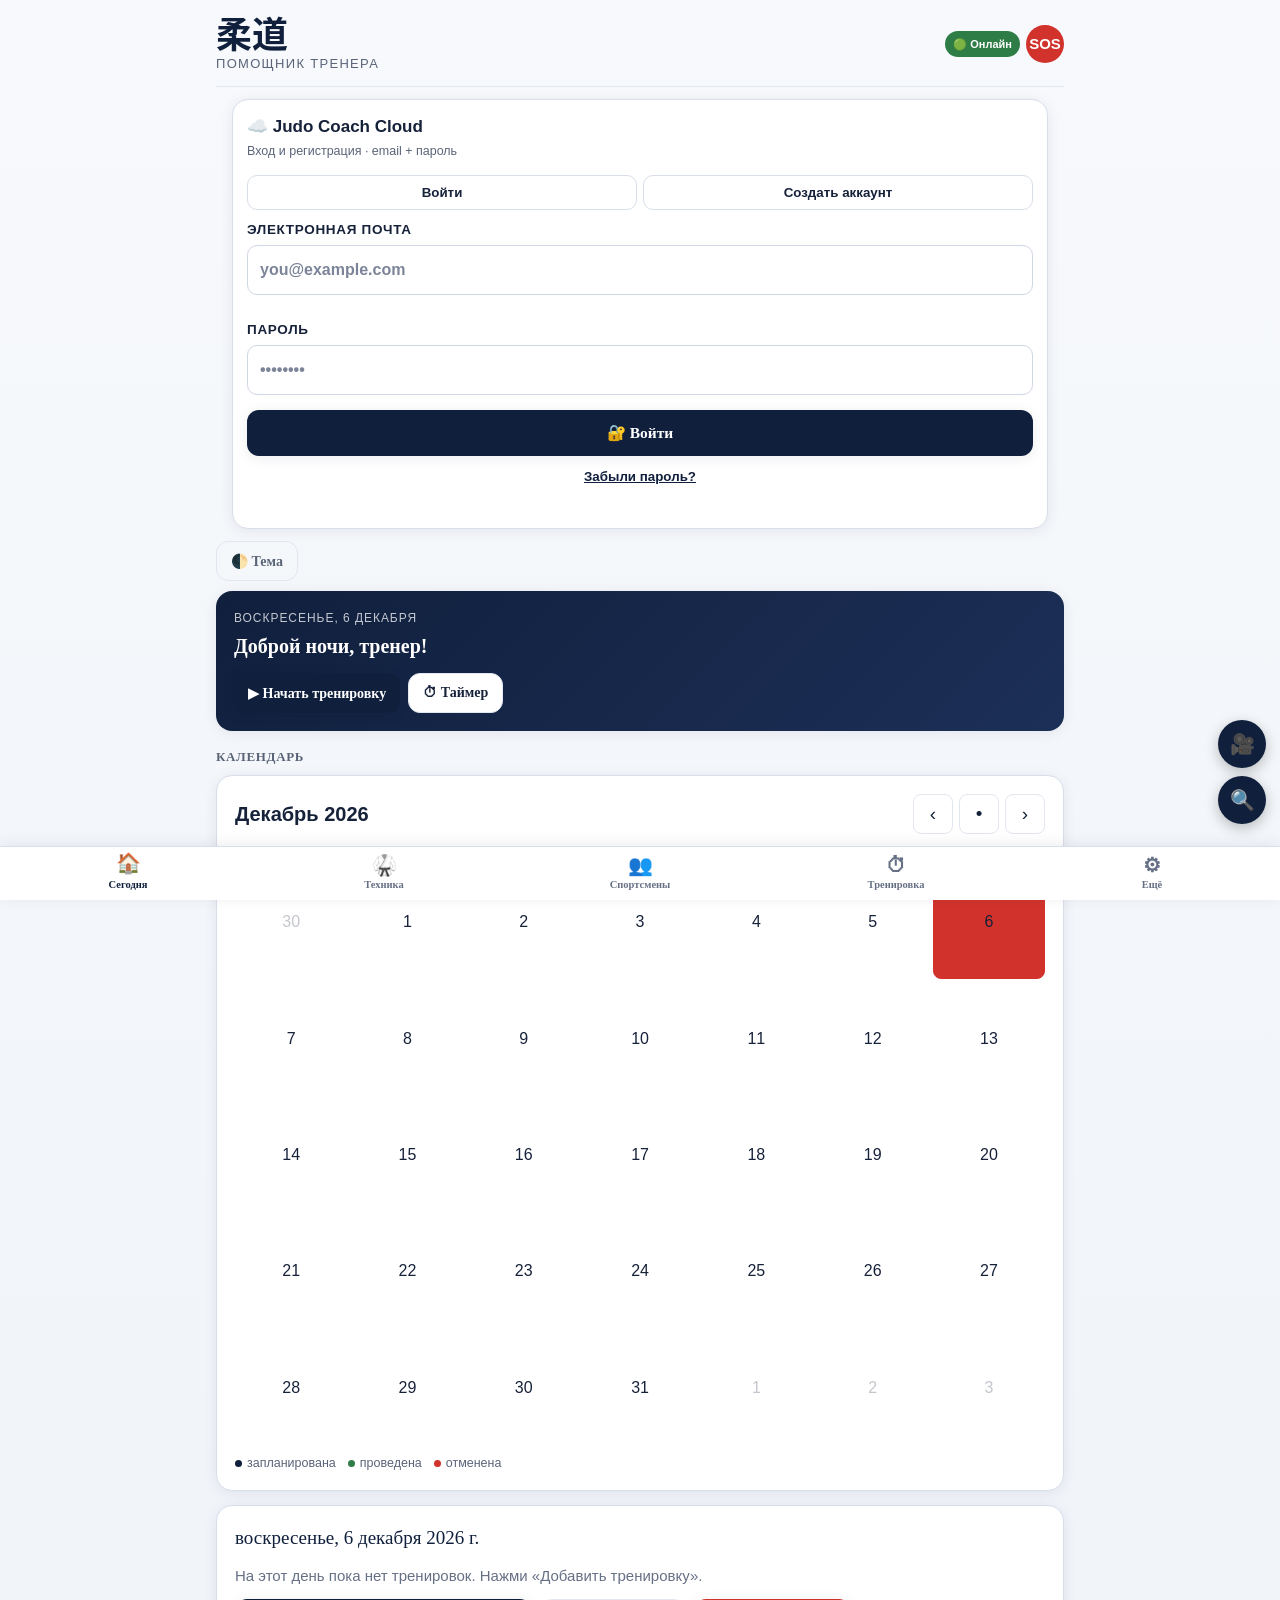
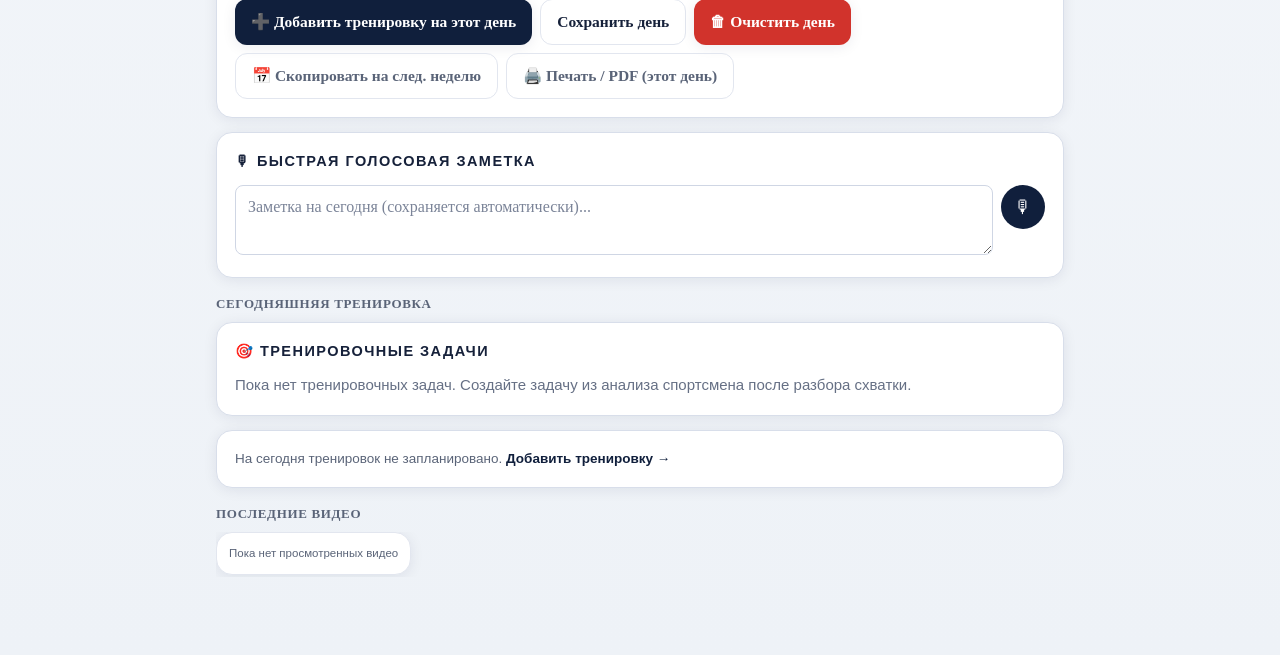
==== index.html @ ab73421b "Add files via upload" ====
<!DOCTYPE html>
<html lang="ru">
<head>
<meta charset="UTF-8">
<meta name="viewport" content="width=device-width, initial-scale=1.0, viewport-fit=cover">
<title>Дзюдо · Помощник тренера</title>
<link rel="manifest" href="manifest.json">
<link rel="apple-touch-icon" href="icon-192.png">
<link rel="icon" href="[data-uri]">
<meta name="theme-color" content="#17211a">
<meta name="apple-mobile-web-app-capable" content="yes">
<meta name="mobile-web-app-capable" content="yes">
<meta name="apple-mobile-web-app-status-bar-style" content="black-translucent">
<meta name="apple-mobile-web-app-title" content="Judo Coach">
<link rel="stylesheet" href="styles.css">
</head>
<body>
<a href="#main-content" class="skip-link">Перейти к содержимому</a>
<div class="app" id="main-content">

  <div class="header" role="banner" style="display:flex;align-items:center;justify-content:space-between;gap:8px;">
    <div style="min-width:0;">
      <div class="kanji" aria-hidden="true">柔道</div>
      <div class="sub">Помощник тренера</div>
    </div>
    <div style="display:flex;align-items:center;gap:6px;flex-shrink:1;min-width:0;">
      <span id="net-status-badge" style="display:flex;align-items:center;gap:4px;font-size:11px;font-weight:600;padding:5px 8px;border-radius:20px;background:var(--ok);color:#fff;white-space:nowrap;flex-shrink:1;min-width:0;overflow:hidden;text-overflow:ellipsis;">🟢 Онлайн</span>
      <button id="sos-btn" title="Экстренная связь с родителями" style="flex-shrink:0;width:38px;height:38px;border-radius:50%;background:var(--belt-red);color:#fff;border:none;font-size:15px;font-weight:700;cursor:pointer;padding:0;">SOS</button>
    </div>
  </div>

  <!-- Supabase Cloud: email/password + personal cloud data -->
  <section class="card jc-auth-card" id="main-auth-card" style="margin:12px 16px 12px;padding:14px;">
    <div class="jc-auth-head">
      <div>
        <div style="font-weight:800;font-size:17px;">☁️ Judo Coach Cloud</div>
        <div id="main-auth-status" class="jc-auth-status">Вход и регистрация · email + пароль</div>
      </div>
      <span id="main-auth-role" class="jc-role-badge" style="display:none;" hidden></span>
    </div>

    <div id="auth-logged-out">
      <div class="jc-auth-tabs">
        <button type="button" class="jc-auth-tab active" id="auth-tab-login">Войти</button>
        <button type="button" class="jc-auth-tab" id="auth-tab-register">Создать аккаунт</button>
      </div>

      <form id="auth-login-form" class="jc-auth-form">
        <label>Электронная почта
          <input id="auth-login-email" type="email" autocomplete="email" required placeholder="you@example.com">
        </label>
        <label>Пароль
          <input id="auth-login-password" type="password" autocomplete="current-password" required minlength="6" placeholder="••••••••">
        </label>
        <button class="btn" type="submit">🔐 Войти</button>
        <button class="jc-link-btn" type="button" id="auth-reset-password">Забыли пароль?</button>
      </form>

      <form id="auth-register-form" class="jc-auth-form" style="display:none;">
        <label>Ваше имя
          <input id="auth-register-name" type="text" autocomplete="name" required placeholder="Имя и фамилия">
        </label>
        <label>Электронная почта
          <input id="auth-register-email" type="email" autocomplete="email" required placeholder="you@example.com">
        </label>
        <label>Пароль
          <input id="auth-register-password" type="password" autocomplete="new-password" required minlength="6" placeholder="Не менее 6 символов">
        </label>
        <label>Повторите пароль
          <input id="auth-register-password2" type="password" autocomplete="new-password" required minlength="6" placeholder="Повторите пароль">
        </label>

        <button class="btn" type="submit">🚀 Создать аккаунт</button>
        <div class="jc-auth-status">Данные каждого аккаунта хранятся отдельно и видны только ему.</div>
      </form>

      <div id="auth-message" class="jc-auth-message" role="status" aria-live="polite"></div>
    </div>

    <div id="auth-logged-in" style="display:none;">
      <div id="main-auth-user" class="jc-auth-user"></div>
      <div id="main-auth-club" class="jc-auth-status"></div>
      <div id="main-auth-actions" class="jc-auth-actions">
        <button class="btn small" id="main-firebase-sync" type="button">☁️ Синхронизировать</button>
        <button class="btn ghost small" id="main-firebase-signout" type="button">Выйти</button>
      </div>
      <div id="auth-migration-password" class="jc-first-club" style="display:none;margin-top:10px;">
        <div class="jc-first-club-title">🔑 Завершить переход на email + пароль</div>
        <div class="jc-auth-status">Если этот аккаунт раньше входил через Google, можно один раз задать пароль. После этого вход в Judo Coach будет выполняться только по email и паролю.</div>
        <div class="jc-auth-form" style="margin-top:8px;">
          <input id="auth-migration-password-input" type="password" minlength="6" placeholder="Новый пароль">
          <input id="auth-migration-password2" type="password" minlength="6" placeholder="Повторите пароль">
          <button class="btn small" id="auth-migration-password-btn" type="button">Сохранить пароль</button>
        </div>
      </div>
    </div>
  </section>

  <!-- Блоки ниже (облако, экспорт/импорт, телеграм-канал) показываются внутри раздела "Ещё" -->
  <div id="legacy-more-content" style="display:none;">
  <div class="backup-bar">
    <button class="btn ghost small" id="export-btn">📤 Экспорт всех данных</button>
    <button class="btn ghost small" id="import-btn">📥 Импорт из файла</button>
    <input type="file" id="import-file" accept="application/json" style="display:none;">
  </div>
  <div class="offline-note">Данные хранятся локально на этом телефоне и работают без интернета. При каждом нажатии «Сохранить день» в «Загрузки» автоматически добавляется файл-копия — можно почистить старые вручную, когда накопится много.</div>

  <div class="card" id="cloud-card" style="margin:0 16px 12px;">
    <h3 class="section-title">☁️ Облако · Supabase</h3>
    <div id="cloud-setup" style="display:none;"></div>
    <div id="cloud-actions" style="display:flex;flex-direction:column;gap:8px;margin-top:8px;">
      <button class="btn small" id="firebase-signin" style="display:none;">🔐 Войти в Judo Coach</button>
      <div id="cloud-signed-in" style="display:none;flex-direction:column;gap:8px;">
        <div id="cloud-account" style="font-size:13px;font-weight:600;"></div>
        <div id="cloud-status" style="font-size:12.5px;color:var(--dim);">Не синхронизировано</div>
        <div id="cloud-sync-badge" style="font-size:12px;color:var(--dim);">⚪ Локальный кэш</div>
        <div style="font-size:12.5px;color:var(--dim);">Личные данные пользователя хранятся на сервере Supabase и привязаны к его аккаунту. Локальная копия используется только как офлайн-кэш.</div>
        <button class="btn small" id="firebase-upload">☁️⬆️ Синхронизировать сейчас</button>
        <button class="btn ghost small" id="firebase-download">☁️⬇️ Загрузить с сервера</button>
        <button class="btn ghost small" id="firebase-signout">🚪 Выйти из аккаунта</button>
      </div>
    </div>
  </div>

  <a id="telegram-channel-link" href="#" target="_blank" rel="noopener" class="card" style="margin:0 16px 12px;padding:0;overflow:hidden;display:block;text-decoration:none;color:inherit;">
    <div style="display:flex;align-items:center;gap:12px;padding:12px;">
      <img src="[data-uri]" alt="Записки тренера" style="width:64px;height:64px;border-radius:10px;object-fit:cover;flex-shrink:0;">
      <div style="flex:1;">
        <div style="font-weight:600;font-size:15px;margin-bottom:2px;">📝 Записки тренера</div>
        <div style="font-size:12.5px;color:var(--dim);">Мой Telegram-канал — переходите и подписывайтесь</div>
      </div>
      <span style="font-size:20px;color:var(--dim);">›</span>
    </div>
  </a>
  <div id="backup-reminder" style="display:none;margin:0 16px 10px;padding:10px 12px;border-radius:10px;background:var(--belt-red);color:#fff;font-size:13px;"></div>
  <div id="pwa-update-banner" style="display:none;margin:0 16px 10px;padding:10px 12px;border-radius:10px;background:var(--navy,var(--ok));color:#fff;font-size:13px;display:none;align-items:center;justify-content:space-between;gap:10px;">
    <span>🔄 Доступна новая версия приложения</span>
    <button id="pwa-update-btn" style="background:#fff;color:var(--navy,#111);border:none;border-radius:8px;padding:6px 12px;font-weight:600;font-size:12.5px;cursor:pointer;white-space:nowrap;">Обновить</button>
  </div>
  </div>
  <!-- /legacy-more-content -->

  <div style="display:flex;gap:8px;align-items:center;margin:0 0 10px;">
    <button class="btn ghost small" id="theme-toggle" style="white-space:nowrap;">🌓 Тема</button>
  </div>

<div class="tabs legacy-tabs">
    <div class="tab active" data-tab="today">Сегодня</div>
    <div class="tab" data-tab="rules-pdf">Правила ФДР</div>
    <div class="tab" data-tab="timers">Таймеры</div>
    <div class="tab" data-tab="roster">Ученики</div>
    <div class="tab" data-tab="library">Техника</div>
    <div class="tab" data-tab="stats">Статистика</div>
    <div class="tab" data-tab="exams">Экзамены</div>
    <div class="tab" data-tab="sfp">СФП</div>
    <div class="tab" data-tab="competitions">Соревнования</div>
    <div class="tab" data-tab="constructor">Конструктор</div>
    <div class="tab" data-tab="more">Ещё</div>
  </div>

  <!-- ГЛАВНЫЙ ЭКРАН "СЕГОДНЯ" -->
  <div class="panel active" id="panel-today">
    <div class="today-hero">
      <div class="t-date" id="today-date-str">—</div>
      <div class="t-title" id="today-title-str">Добро пожаловать</div>
      <div style="display:flex;gap:8px;flex-wrap:wrap;">
        <button class="btn gold small" id="today-start-training">▶ Начать тренировку</button>
        <button class="btn secondary small" id="today-open-timer">⏱ Таймер</button>
      </div>
    </div>

    <div class="today-section-title">Календарь</div>
    <div class="card">
      <div class="cal-head">
        <div class="month" id="cal-month">—</div>
        <div class="cal-nav">
          <button id="prev-month">‹</button>
          <button id="today-btn">•</button>
          <button id="next-month">›</button>
        </div>
      </div>
      <div class="cal-grid" id="cal-dow"></div>
      <div class="cal-grid" id="cal-grid"></div>
      <div class="cal-legend">
        <span><i style="background:var(--gold)"></i>запланирована</span>
        <span><i style="background:var(--ok)"></i>проведена</span>
        <span><i style="background:var(--belt-red)"></i>отменена</span>
      </div>
    </div>

    <div class="card">
      <div class="plan-date" id="plan-date">Выберите день</div>
      <div id="sessions-container"></div>
      <div class="actions">
        <button class="btn" id="add-session">➕ Добавить тренировку на этот день</button>
        <button class="btn secondary" id="save-day">Сохранить день</button>
        <button class="btn danger" id="clear-day">🗑 Очистить день</button>
        <button class="btn ghost" id="copy-next-week">📅 Скопировать на след. неделю</button>
        <button class="btn ghost" id="print-day-pdf">🖨️ Печать / PDF (этот день)</button>
        </div>
    </div>

    <div class="card">
      <h3 class="section-title">🎙 Быстрая голосовая заметка</h3>
      <div style="display:flex;gap:8px;align-items:flex-start;">
        <textarea id="today-quick-note" rows="2" placeholder="Заметка на сегодня (сохраняется автоматически)..." style="width:100%;flex:1;"></textarea>
        <button id="voice-note-btn" title="Надиктовать заметку" style="flex-shrink:0;width:44px;height:44px;border-radius:50%;background:var(--navy,var(--belt-red));color:#fff;border:none;font-size:18px;cursor:pointer;">🎙</button>
      </div>
      <div id="voice-note-status" style="font-size:11.5px;color:var(--dim);margin-top:4px;"></div>
    </div>

    <div class="today-section-title">Сегодняшняя тренировка</div>
    <div class="card" id="training-intelligence-card">
      <h3 class="section-title">🎯 Тренировочные задачи</h3>
      <div id="training-intelligence-list"></div>
    </div>

    <div class="card" id="today-session-card">
      <div style="color:var(--dim);font-size:13.5px;">Загрузка…</div>
    </div>

    <div class="today-section-title">Последние видео</div>
    <div class="mini-row" id="today-recent-videos"></div>

    <div id="today-next-comp-wrap" style="display:none;">
      <div class="today-section-title">Ближайшее соревнование</div>
      <div class="card" id="today-next-comp"></div>
    </div>
  </div>

  <!-- ПРАВИЛА ФДР (полный PDF) -->
  <div class="panel" id="panel-rules-pdf">
    <div class="card" style="padding:10px;">
      <div style="display:flex;justify-content:space-between;align-items:center;margin-bottom:8px;flex-wrap:wrap;gap:8px;">
        <h3 class="section-title" style="margin:0;">Судейские правила МФД — полный текст</h3>
        <a href="pravila-mfd.pdf" target="_blank" class="btn small ghost" style="text-decoration:none;">↗ Открыть отдельно</a>
      </div>
      <div id="rules-pdf-holder" style="width:100%;min-height:72vh;border-radius:10px;overflow:auto;border:1px solid var(--line);background:var(--surface-2,var(--card));"></div>
      <div style="display:flex;justify-content:space-between;align-items:center;margin-top:8px;gap:8px;">
        <button id="rules-pdf-prev" class="btn small secondary" type="button">← Назад</button>
        <span id="rules-pdf-page-label" class="empty-hint" style="margin:0;">Загрузка…</span>
        <button id="rules-pdf-next" class="btn small secondary" type="button">Вперёд →</button>
      </div>
    </div>
  </div>

  <!-- TIMERS -->
  <div class="panel" id="panel-timers">
    <div class="card" style="margin-bottom:12px;display:flex;justify-content:space-between;align-items:center;gap:10px;">
      <span style="font-size:13.5px;color:var(--dim);">План тренировки собирается в конструкторе</span>
      <button class="btn small ghost" id="timers-open-constructor">🧩 Конструктор</button>
    </div>
    <div class="card">
      <label style="display:flex;align-items:center;gap:8px;margin-bottom:10px;">
        <input type="checkbox" id="voice-toggle" style="width:20px;height:20px;">
        <span>🔊 Голосовые команды («Хаджиме», «Матэ», «Соремадэ»)</span>
      </label>
      <div class="timer-tabs">
        <div class="timer-tab active" data-t="tabata">Табата</div>
        <div class="timer-tab" data-t="countdown">Отсчёт</div>
        <div class="timer-tab" data-t="stopwatch">Секундомер</div>
        <div class="timer-tab" data-t="referee">Судейский</div>
      </div>

      <div class="timer-view active" id="view-tabata">
        <div class="timer-phase" id="tab-phase">ГОТОВНОСТЬ</div>
        <div class="timer-display" id="tab-display">00:20</div>
        <div style="color:var(--dim);font-size:13px" id="tab-round">Раунд 0 / 8</div>
        <div class="round-dots" id="tab-dots"></div>
        <div class="tabata-config">
          <div><label>Работа, с</label><input type="number" inputmode="numeric" id="tab-work" value="20"></div>
          <div><label>Отдых, с</label><input type="number" inputmode="numeric" id="tab-rest" value="10"></div>
          <div><label>Раунды</label><input type="number" inputmode="numeric" id="tab-rounds" value="8"></div>
          <div><label>Циклов</label><input type="number" inputmode="numeric" id="tab-cycles" value="1"></div>
        </div>
        <div style="display:flex;gap:8px;align-items:center;margin:8px 0;flex-wrap:wrap;">
          <select id="tab-preset-select" style="flex:1;min-width:140px;"><option value="">Пресеты...</option></select>
          <button class="btn small ghost" id="tab-preset-save">💾 Сохранить пресет</button>
          <button class="del" id="tab-preset-del" style="display:none;">✕</button>
        </div>
        <div class="timer-controls">
          <button class="btn" id="tab-start">Старт</button>
          <button class="btn secondary" id="tab-pause">Пауза</button>
          <button class="btn ghost" id="tab-reset">Сброс</button>
        </div>
      </div>

      <div class="timer-view" id="view-countdown">
        <div class="timer-phase">ТАЙМЕР</div>
        <div class="timer-display" id="cd-display">01:00</div>
        <div class="row2" style="max-width:260px;margin:14px auto 0;">
          <div><label>Мин</label><input type="number" id="cd-min" value="1"></div>
          <div><label>Сек</label><input type="number" id="cd-sec" value="0"></div>
        </div>
        <div class="timer-controls">
          <button class="btn" id="cd-start">Старт</button>
          <button class="btn secondary" id="cd-pause">Пауза</button>
          <button class="btn ghost" id="cd-reset">Сброс</button>
        </div>
      </div>

      <div class="timer-view" id="view-stopwatch">
        <div class="timer-phase">СЕКУНДОМЕР</div>
        <div class="timer-display" id="sw-display">00:00.0</div>
        <div class="timer-controls">
          <button class="btn" id="sw-start">Старт</button>
          <button class="btn secondary" id="sw-lap">Круг</button>
          <button class="btn ghost" id="sw-reset">Сброс</button>
        </div>
        <div id="sw-laps" style="margin-top:14px;text-align:left;font-size:13px;color:var(--dim);max-height:140px;overflow:auto;"></div>
      </div>

      <div class="timer-view" id="view-referee">
        <div class="timer-phase" id="ref-phase">СХВАТКА</div>
        <div class="timer-display" id="ref-display">04:00</div>
        <div class="row2" style="max-width:220px;margin:8px auto 0;">
          <div><label>Мин. схватки</label><input type="number" id="ref-min" value="4"></div>
        </div>
        <div class="timer-controls">
          <button class="btn" id="ref-start">Старт</button>
          <button class="btn secondary" id="ref-pause">Пауза</button>
          <button class="btn gold" id="ref-golden">Golden Score</button>
          <button class="btn ghost" id="ref-reset">Сброс</button>
        </div>
        <div class="divider"></div>
        <div class="timer-phase">УДЕРЖАНИЕ (ОСАЭКОМИ)</div>
        <div class="timer-display mid" id="osa-display">00</div>
        <div id="osa-badge" style="min-height:24px;margin-top:4px;"></div>
        <div class="timer-controls">
          <button class="btn" id="osa-start">Старт удержания</button>
          <button class="btn ghost" id="osa-reset">Сброс</button>
        </div>
      </div>
    </div>
  </div>

  <!-- ROSTER -->
  <div class="panel" id="panel-roster">
    <div class="card" id="groups-manager" style="margin-bottom:12px;"></div>
    <div class="card">
      <div style="display:flex;justify-content:space-between;align-items:center;">
        <h3 class="section-title" style="margin:0;">Список учеников</h3>
        <button class="btn danger small" id="clear-roster">🗑 Очистить список</button>
      </div>
      <div id="roster-list"></div>
      <div class="add-row">
        <input type="text" id="new-name" placeholder="Имя ученика">
        <button class="btn small" id="add-name">Добавить</button>
      </div>
      <div class="bulk-box">
        <label>Загрузить список из Excel (.xlsx) или CSV</label>
        <div style="font-size:11.5px;color:var(--dim);margin-bottom:6px;">Первая строка — заголовки колонок. Понимает: Имя/ФИО, Дата рождения, Вес, Кю, Телефон родителей, Мед.справка</div>
        <input type="file" id="excel-file" accept=".xlsx,.xls,.csv" style="display:none;">
        <button class="btn secondary small" id="excel-import-btn">📊 Выбрать Excel-файл</button>
      </div>
      <div class="bulk-box">
        <label>Добавить сразу списком (по одному имени в строке)</label>
        <textarea id="bulk-names" placeholder="Иванов Пётр&#10;Петров Егор&#10;Сидоров Максим"></textarea>
        <div class="actions">
          <button class="btn secondary small" id="bulk-add">Добавить всех</button>
        </div>
      </div>
    </div>
  </div>

  <!-- LIBRARY -->
  <div class="panel" id="panel-library">
    <div class="card" style="margin-bottom:12px;">
      <h3 class="section-title">Аттестация по кю (программа ФДР)</h3>
      <div class="lib-cats" id="kyu-tabs"></div>
      <div id="kyu-list"></div>
    </div>
    <div class="card" style="margin-bottom:12px;">
      <h3 class="section-title">100 техник Кодокан</h3>
      <div class="lib-cats" id="kodokan-tabs"></div>
      <div id="kodokan-list"></div>
    </div>
    <div class="card" style="margin-bottom:12px;">
      <h3 class="section-title">Терминология дзюдо</h3>
      <input type="text" id="terms-search" placeholder="🔍 Поиск термина...">
      <div class="lib-cats" id="terms-cats"></div>
      <div id="terms-list"></div>
    </div>
    <div class="card" style="margin-bottom:12px;">
      <h3 class="section-title">Судейские правила МФД (ред. 24.07.2026)</h3>
      <input type="text" id="rules-search" placeholder="🔍 Поиск по статьям и жестам...">
      <div id="rules-list"></div>
    </div>
    <div class="card">
      <h3 class="section-title">Разминка, игры, СФП, заминка</h3>
      <input type="text" id="lib-search" placeholder="🔍 Поиск по названию или описанию...">
      <div class="lib-cats" id="lib-cats"></div>
      <div id="lib-list"></div>
      <div class="divider"></div>
      <label>Категория</label>
      <select id="lib-new-cat">
        <option value="warmup">Разминка</option>
        <option value="game">Игра</option>
        <option value="technique">Техника</option>
        <option value="sfp">СФП</option>
        <option value="cooldown">Заминка</option>
      </select>
      <label>Название</label>
      <input type="text" id="lib-new-title" placeholder="напр. De Ashi Barai">
      <label>Описание</label>
      <textarea id="lib-new-desc" placeholder="Краткое описание, типичные ошибки..."></textarea>
      <div class="actions">
        <button class="btn" id="lib-add">Добавить в библиотеку</button>
      </div>
    </div>
  </div>

  <!-- STATS -->
  <div class="panel" id="panel-stats">
    <div class="card">
      <h3 class="section-title" id="stats-month-label">Статистика за месяц</h3>
      <div class="stat-grid">
        <div class="stat-box"><div class="num" id="st-total">0</div><div class="lbl">Тренировок</div></div>
        <div class="stat-box"><div class="num" id="st-attendance">0%</div><div class="lbl">Средняя посещаемость</div></div>
      </div>
      <div style="margin-top:14px;">
        <div class="stat-row"><span>🟡 Запланировано</span><span id="st-planned">0</span></div>
        <div class="stat-row"><span>🟢 Проведено</span><span id="st-done">0</span></div>
        <div class="stat-row"><span>🔴 Отменено</span><span id="st-cancelled">0</span></div>
        <div class="stat-row"><span>Учеников в базе</span><span id="st-roster">0</span></div>
      </div>
      <div class="empty-hint" style="margin-top:10px;">Показывается месяц, открытый на вкладке «Календарь».</div>
    </div>

    <div class="card" style="margin-bottom:12px;">
      <h3 class="section-title">Тренировки и часы (последние 6 месяцев)</h3>
      <canvas id="chart-sessions" height="180"></canvas>
    </div>
    <div class="card" style="margin-bottom:12px;">
      <h3 class="section-title">Динамика посещаемости</h3>
      <canvas id="chart-attendance" height="180"></canvas>
    </div>
    <div class="card" style="margin-bottom:12px;">
      <h3 class="section-title">Прогресс по поясам</h3>
      <canvas id="chart-belts" height="180"></canvas>
    </div>
    <div class="card" style="margin-bottom:12px;">
      <h3 class="section-title">Освоенные техники по группам</h3>
      <canvas id="chart-techniques" height="180"></canvas>
    </div>
    <div class="card">
      <h3 class="section-title">Медали на соревнованиях</h3>
      <canvas id="chart-medals" height="180"></canvas>
    </div>
  </div>

  <!-- ЭКЗАМЕНЫ -->
  <div class="panel" id="panel-exams">
    <div class="card">
      <h3 class="section-title">Готовность к аттестации</h3>
      <div id="exams-list"></div>
    </div>
  </div>

  <!-- СФП-АТТЕСТАЦИЯ -->
  <div class="panel" id="panel-sfp">
    <div class="card" style="margin-bottom:12px;">
      <h3 class="section-title">Новая аттестация СФП</h3>
      <label>Дата</label>
      <input type="date" id="sfp-new-date">
      <div class="divider"></div>
      <div id="sfp-new-form"></div>
      <div class="actions" style="margin-top:12px;">
        <button class="btn" id="sfp-save">Сохранить аттестацию</button>
      </div>
    </div>
    <div class="card" style="margin-bottom:12px;">
      <h3 class="section-title">📈 Прогресс ученика</h3>
      <select id="sfp-progress-select">
        <option value="">Выбрать ученика...</option>
      </select>
      <div id="sfp-progress-view" style="margin-top:10px;"></div>
    </div>
    <div class="card">
      <h3 class="section-title">История аттестаций</h3>
      <div id="sfp-history-list"></div>
    </div>
  </div>

  <!-- СОРЕВНОВАНИЯ -->
  <div class="panel" id="panel-competitions">
    <div class="card" style="margin-bottom:12px;">
      <h3 class="section-title">Медали клуба (всего)</h3>
      <div id="comp-medal-summary" style="display:flex;gap:16px;font-size:15px;"></div>
    </div>
    <div class="card" style="margin-bottom:12px;" id="comp-reports-card">
      <h3 class="section-title">📥 Заявки от родителей</h3>
      <div id="comp-reports-list"></div>
    </div>
    <div class="card">
      <h3 class="section-title">Соревнования</h3>
      <div id="comp-list"></div>
      <div class="divider"></div>
      <label>Название соревнования</label>
      <input type="text" id="comp-new-name" placeholder="напр. Первенство Сочи">
      <div class="row3">
        <div><label>Дата</label><input type="date" id="comp-new-date"></div>
        <div><label>Место</label><input type="text" id="comp-new-place" placeholder="город/зал"></div>
        <div><label>Возрастная категория</label><input type="text" id="comp-new-age" placeholder="напр. 9-10 лет"></div>
      </div>
      <div class="actions">
        <button class="btn" id="comp-add">Добавить соревнование</button>
      </div>
    </div>
  </div>

  <!-- КОНСТРУКТОР ТРЕНИРОВОК -->
  <div class="panel" id="panel-constructor">
    <div class="card" style="margin-bottom:12px;display:flex;justify-content:space-between;align-items:center;gap:10px;">
      <span style="font-size:13.5px;color:var(--dim);">Когда план готов — запускайте таймер</span>
      <button class="btn small ghost" id="constructor-open-timers">⏱ Таймер</button>
    </div>
    <div class="card" style="margin-bottom:12px;">
      <h3 class="section-title">Добавить блок</h3>
      <div id="constructor-palette" style="display:flex;flex-wrap:wrap;gap:6px;"></div>
    </div>
    <div class="card" style="margin-bottom:12px;">
      <h3 class="section-title">Структура тренировки (перетаскивайте для изменения порядка)</h3>
      <div id="constructor-blocks"></div>
      <div class="empty-hint" id="constructor-empty">Добавьте блоки из палитры выше.</div>
    </div>
    <div class="card">
      <h3 class="section-title">Шаблоны</h3>
      <div class="actions" style="margin-bottom:10px;">
        <button class="btn small ghost" id="constructor-save-template">💾 Сохранить как шаблон</button>
        <button class="btn small ghost" id="constructor-clear">🗑 Очистить</button>
      </div>
      <div id="constructor-templates"></div>
      <div class="divider"></div>
      <button class="btn" id="constructor-apply-today">✅ Вставить в сегодняшнюю тренировку</button>
    </div>
  </div>

  <!-- ЕЩЁ -->
  <div class="panel" id="panel-more">
    <div class="card" id="pro-status-card" style="margin-bottom:12px;">
      <h3 class="section-title">Версия приложения</h3>
      <div id="pro-status-text" style="margin:6px 0 10px;font-size:14px;"></div>
      <button class="btn small gold" id="pro-status-btn">Подробнее о полной версии</button>
    </div>
    <div class="card" style="margin-bottom:12px;">
      <h3 class="section-title">📈 Прогресс</h3>
      <div class="more-subnav more-grid">
        <div class="chip more-tile" data-subtab="exams"><span class="more-tile-ic">🎓</span><span>Экзамены</span></div>
        <div class="chip more-tile" data-subtab="sfp"><span class="more-tile-ic">🏋️</span><span>СФП</span></div>
        <div class="chip more-tile" data-subtab="stats"><span class="more-tile-ic">📊</span><span>Статистика</span><span class="pro-badge">PRO</span></div>
      </div>
    </div>
    <div class="card" style="margin-bottom:12px;">
      <h3 class="section-title">🏆 Соревнования</h3>
      <div class="more-subnav more-grid">
        <div class="chip more-tile" data-subtab="competitions"><span class="more-tile-ic">🏆</span><span>Соревнования</span></div>
      </div>
    </div>
    <div class="card" style="margin-bottom:12px;">
      <h3 class="section-title">📚 Справочник</h3>
      <div class="more-subnav more-grid">
        <div class="chip more-tile" data-subtab="rules-pdf"><span class="more-tile-ic">📜</span><span>Правила</span></div>
      </div>
    </div>
    <div class="card" style="margin-bottom:12px;">
      <h3 class="section-title">⚙️ Настройки и данные</h3>
      <div id="more-legacy-slot"></div>
    </div>
  </div>

</div>

<button id="global-search-fab" aria-label="Открыть глобальный поиск" style="position:fixed;right:14px;bottom:76px;z-index:60;width:48px;height:48px;border-radius:50%;background:var(--navy,var(--belt-red));color:#fff;border:none;box-shadow:0 4px 14px rgba(0,0,0,.25);font-size:20px;display:flex;align-items:center;justify-content:center;cursor:pointer;">🔍</button>
<button id="video-review-fab" aria-label="Разбор видео" title="Разбор видео: рисуй и записывай голос поверх" style="position:fixed;right:14px;bottom:132px;z-index:60;width:48px;height:48px;border-radius:50%;background:var(--gold,#c9962c);color:#fff;border:none;box-shadow:0 4px 14px rgba(0,0,0,.25);font-size:20px;display:flex;align-items:center;justify-content:center;cursor:pointer;">🎥</button>

<div id="video-review-modal" style="display:none;position:fixed;inset:0;z-index:400;background:#0b0f14;flex-direction:column;">
  <div style="display:flex;align-items:center;justify-content:space-between;padding:10px 14px;background:#111820;">
    <div style="color:#fff;font-weight:700;font-size:15px;">🎥 Разбор видео</div>
    <button id="vr-close" style="background:none;border:none;color:#fff;font-size:24px;cursor:pointer;">✕</button>
  </div>
  <div id="vr-upload-screen" style="flex:1;display:flex;flex-direction:column;align-items:center;justify-content:center;gap:14px;padding:20px;text-align:center;">
    <div style="color:#ccc;font-size:14px;max-width:340px;">Загрузите видео с телефона — можно рисовать поверх кадра (стрелки, круги, линии) и надиктовывать голосовой комментарий. Готовый разбор сохранится как новый видеофайл на телефоне.</div>
    <input type="file" id="vr-file-input" accept="video/*" style="color:#fff;">
  </div>
  <div id="vr-work-screen" style="display:none;flex:1;flex-direction:column;">
    <div style="position:relative;flex:1;background:#000;display:flex;align-items:center;justify-content:center;overflow:hidden;">
      <video id="vr-video" style="display:none;" playsinline></video>
      <canvas id="vr-canvas" style="max-width:100%;max-height:100%;touch-action:none;cursor:crosshair;"></canvas>
    </div>
    <div style="display:flex;gap:8px;flex-wrap:wrap;padding:8px 10px;background:#111820;align-items:center;">
      <button class="btn small" id="vr-play">▶ Пуск</button>
      <button class="btn ghost small" id="vr-clear">🧹 Очистить рисунок</button>
      <span style="display:flex;gap:5px;">
        <button data-color="#ff3b30" style="width:26px;height:26px;border-radius:50%;background:#ff3b30;border:2px solid #fff;"></button>
        <button data-color="#ffd60a" style="width:26px;height:26px;border-radius:50%;background:#ffd60a;border:2px solid #fff;"></button>
        <button data-color="#34c759" style="width:26px;height:26px;border-radius:50%;background:#34c759;border:2px solid #fff;"></button>
        <button data-color="#ffffff" style="width:26px;height:26px;border-radius:50%;background:#ffffff;border:2px solid #888;"></button>
      </span>
    </div>
    <div style="display:flex;gap:8px;padding:8px 10px 14px;background:#111820;">
      <button class="btn gold small" id="vr-record" style="flex:1;">🎙 Записать разбор (видео + голос)</button>
    </div>
    <div id="vr-status" style="color:#ccc;font-size:12.5px;padding:0 12px 10px;"></div>
    <div id="vr-result" style="display:none;padding:0 12px 14px;">
      <video id="vr-result-video" controls style="width:100%;border-radius:8px;"></video>
      <a id="vr-download" class="btn small" style="display:block;text-align:center;margin-top:8px;" download="razbor-video.webm">⬇️ Сохранить файл</a>
    </div>
  </div>
</div>

<div class="video-modal-overlay" id="search-modal" role="dialog" aria-modal="true" aria-label="Глобальный поиск">
  <div class="video-modal-top">
    <input type="text" id="global-search-input" placeholder="🔍 Поиск по техникам, ученикам, терминам, правилам, играм..." aria-label="Поисковый запрос" style="flex:1;font-size:15px;padding:10px 12px;border-radius:10px;border:1px solid var(--line);">
    <button class="vm-iconbtn" id="search-modal-close" aria-label="Закрыть поиск">✕</button>
  </div>
  <div id="global-search-results" style="overflow-y:auto;flex:1;padding:8px 14px 20px;" aria-live="polite"></div>
</div>

<div class="athlete-profile-modal" id="athlete-profile-modal" role="dialog" aria-modal="true" aria-label="Профиль спортсмена">
  <div class="athlete-profile-sheet">
    <div class="athlete-profile-head">
      <div><div class="athlete-profile-title">🥋 Спортсмен</div><div class="athlete-profile-sub">—</div></div>
      <button class="ap-close" id="ap-close" aria-label="Закрыть">✕</button>
    </div>
    <div class="ap-section"><h4>📊 Тренировочный след</h4><div class="ap-stats" id="ap-stats"></div></div>
    <div class="ap-section"><h4>🥋 Judo DNA — тренерская оценка</h4><div id="ap-skills"></div><div class="empty-hint">Оценка 0–5 — это рабочая тренерская отметка, а не медицинская или научная диагностика.</div></div>
    <div class="ap-section"><h4>🎯 Цели и следующий шаг</h4><div class="ap-field"><label>Цели — по одной на строку</label><textarea id="ap-goals" rows="3" placeholder="Например: уверенный O-soto-gari в движении"></textarea></div><div class="ap-field"><label>Фокус следующих тренировок</label><textarea id="ap-focus" rows="2" placeholder="Что исправляем в первую очередь"></textarea></div></div>
    <div class="ap-section"><h4>💪 Сильные и слабые стороны</h4><div class="ap-field"><label>Сильные стороны — через запятую</label><input id="ap-strengths" placeholder="движение, kuzushi, ne-waza"></div><div class="ap-field"><label>Слабые стороны — через запятую</label><input id="ap-weaknesses" placeholder="продолжение атаки, хват"></div></div>
    <div class="ap-section"><h4>🏆 GAME PLAN</h4><div class="ap-grid2"><div><label>Хват</label><input id="ap-grip" placeholder="правый / левый"></div><div><label>Первая атака</label><input id="ap-first-attack" placeholder="O-soto-gari"></div><div><label>Продолжение</label><input id="ap-continuation" placeholder="O-uchi-gari"></div><div><label>Ne-waza</label><input id="ap-newaza" placeholder="osaekomi / переход"></div></div><div class="ap-field"><label>Тактические заметки</label><textarea id="ap-game-notes" rows="2"></textarea></div></div>
    <div class="ap-section"><h4>📝 Заметки тренера</h4><textarea id="ap-notes" rows="4" style="width:100%;box-sizing:border-box;" placeholder="Наблюдения, методические решения, контрольные точки"></textarea></div>
    <div class="ap-section"><h4>🗓 Последние тренировки</h4><div id="ap-recent"></div></div>
    <div class="actions" style="margin-top:14px;"><button class="btn ghost" id="ap-cancel">Отмена</button><button class="btn" id="ap-save">Сохранить профиль</button></div>
  </div>
</div>

<div class="video-modal-overlay" id="knowledge-graph-modal" role="dialog" aria-modal="true" aria-label="Карта техники">
  <div class="knowledge-graph-sheet">
    <div class="video-modal-top">
      <div class="vm-title"><div class="vm-t1" id="kg-title">🥋 Карта техники</div><div class="vm-t2">Связи техники, ошибок, комбинаций и контрприёмов</div></div>
      <button class="vm-iconbtn" id="kg-close" aria-label="Закрыть">✕</button>
    </div>
    <div id="kg-body" class="knowledge-graph-body"></div>
  </div>
</div>

<div class="bottom-nav" role="navigation" aria-label="Основная навигация">
  <div class="bn-item active" data-nav="today" role="button" tabindex="0" aria-label="Сегодня"><span class="bn-ic" aria-hidden="true">🏠</span><span>Сегодня</span></div>
  <div class="bn-item" data-nav="library" role="button" tabindex="0" aria-label="Техника"><span class="bn-ic" aria-hidden="true">🥋</span><span>Техника</span></div>
  <div class="bn-item" data-nav="roster" role="button" tabindex="0" aria-label="Спортсмены"><span class="bn-ic" aria-hidden="true">👥</span><span>Спортсмены</span></div>
  <div class="bn-item" data-nav="timers" role="button" tabindex="0" aria-label="Тренировка"><span class="bn-ic" aria-hidden="true">⏱</span><span>Тренировка</span></div>
  <div class="bn-item" data-nav="more" role="button" tabindex="0" aria-label="Ещё"><span class="bn-ic" aria-hidden="true">⚙</span><span>Ещё</span></div>
</div>

<script src="pro-features.js"></script>
<script src="core-data.js"></script>
<script src="groups.js"></script>
<script src="roster.js"></script>
<script src="athlete-core.js"></script>
<script src="library-ui.js"></script>
<script src="drive-video-links.js?v=4.1.1"></script>
<script src="library-kyu.js"></script>
<script src="library-techniques-data.js"></script>
<script src="library-render.js"></script>
<script src="knowledge-graph.js"></script>
<script src="stats-competitions.js"></script>
<script src="ofp-attestation.js"></script>
<script src="constructor-timers.js"></script>
<script src="backup-sync.js"></script>
<script src="supabase-js.vendor.js"></script>
<script src="supabase-backend.js"></script>
<script src="navigation-ui.js"></script>
<script src="video-tools-misc.js?v=4.1.0"></script>

<!-- ===== ВСТРОЕННЫЙ ВИДЕОПЛЕЕР RUTUBE ===== -->
<div class="video-modal-overlay" id="video-modal" role="dialog" aria-modal="true" aria-label="Просмотр видео">
  <div class="video-modal-top">
    <button class="vm-iconbtn" id="vm-close" aria-label="Закрыть видео">✕</button>
    <div class="vm-title">
      <div class="vm-t1" id="vm-title1">—</div>
      <div class="vm-t2" id="vm-title2">—</div>
    </div>
    <button class="vm-iconbtn" id="vm-mini" title="Свернуть в мини-плеер">▁</button>
  </div>
  <div class="video-modal-frame-wrap" id="video-frame-stage">
    <div id="video-modal-iframe-holder"></div>
    <canvas id="video-annotation-canvas" aria-label="Полотно для рисунков по видео"></canvas>
  </div>
  <div class="video-modal-nav">
    <button class="btn secondary small" id="vm-prev">‹ Пред. видео</button>
    <button class="btn secondary small" id="vm-next">След. видео ›</button>
  </div>
  <div class="video-modal-actions" id="vm-source-row">
    <button class="vm-abtn" id="vm-src-rutube" style="display:none;">▶ RuTube</button>
    <button class="vm-abtn" id="vm-src-drive" style="display:none;">📁 Google Диск</button>
    <button class="vm-abtn" id="vm-toggle-review">🔬 Разбор видео</button>
  </div>
  <div class="video-feedback-toolbar" id="video-feedback-toolbar" style="display:none;">
    <div class="vfb-row">
      <button class="vm-abtn" id="vm-local-open" data-open-local-video>🎥 Загрузить своё видео</button>
      <input type="file" id="vm-local-file" accept="video/*" hidden>
      
    </div>
    <div class="vfb-row" id="local-video-controls" style="display:none;">
      <button class="vm-abtn" id="vm-local-play">▶/⏸</button>
      <button class="vm-abtn" id="vm-local-back">−5с</button>
      <button class="vm-abtn" id="vm-local-frame-back">◀ кадр</button>
      <button class="vm-abtn" id="vm-local-frame-forward">кадр ▶</button>
      <button class="vm-abtn" id="vm-local-forward">+5с</button>
      <select id="vm-local-speed" class="vfb-input" aria-label="Скорость видео"><option value="0.25">0.25×</option><option value="0.5">0.5×</option><option value="0.75">0.75×</option><option value="1" selected>1×</option><option value="1.5">1.5×</option><option value="2">2×</option></select>
      <span id="local-video-time" class="vfb-status">00:00 / 00:00</span>
    </div>
    <div class="vfb-row" id="local-video-seek-row" style="display:none;">
      <input id="vm-local-seek" type="range" min="0" max="0" step="0.01" value="0" style="flex:1;min-width:160px;">
    </div>
    <div class="vfb-row">
      <button class="vm-abtn" id="vm-annotate">✏️ Разбор</button>
      <button class="vm-abtn" id="vm-marker">⏱ Метка</button>
      <input id="vm-timecode" class="vfb-input" inputmode="numeric" placeholder="00:00" value="00:00" aria-label="Таймкод отметки">
    </div>
    <div class="vfb-row">
      <select id="vm-feedback-athlete" class="vfb-input" aria-label="Спортсмен"></select>
      <select id="vm-feedback-technique" class="vfb-input" aria-label="Техника">
        <option value="">Техника не выбрана</option>
        <option>O-soto-gari</option><option>O-uchi-gari</option><option>Uchi-mata</option><option>Seoi-nage</option><option>Harai-goshi</option><option>Uchi-komi</option><option>Ne-waza</option>
      </select>
    </div>
    <div class="vfb-row">
      <select id="vm-feedback-phase" class="vfb-input" aria-label="Фаза схватки">
        <option value="">Фаза</option><option value="kuzushi">Kuzushi</option><option value="tsukuri">Tsukuri</option><option value="kake">Kake</option><option value="continuation">Продолжение атаки</option><option value="ne-waza">Переход в Ne-waza</option><option value="grip">Kumi-kata</option><option value="tactics">Тактика</option><option value="defense">Защита</option>
      </select>
      <select id="vm-feedback-issue" class="vfb-input" aria-label="Тип ошибки">
        <option value="">Тип ошибки</option><option value="technical">Техническая</option><option value="tactical">Тактическая</option><option value="grip">Kumi-kata</option><option value="timing">Тайминг</option><option value="balance">Баланс</option><option value="continuation">Нет продолжения</option><option value="ne-waza">Ne-waza</option><option value="positive">Положительный момент</option>
      </select>
      <input id="vm-feedback-action" class="vfb-input vfb-comment" placeholder="Что исправлять / что повторить..." aria-label="Рекомендация тренера">
    </div>
    <div class="vfb-row">
      <input id="vm-feedback-comment" class="vfb-input vfb-comment" placeholder="Комментарий тренера к моменту..." aria-label="Комментарий тренера">
    </div>
    <div class="vfb-row">
      <button class="vm-abtn" id="vm-voice-record">🎤 Голосовая заметка</button>
      <audio id="vm-voice-preview" controls style="display:none;height:32px;flex:1;min-width:140px;"></audio>
      <button class="vm-abtn" id="vm-voice-delete" style="display:none;">🗑 Удалить запись</button>
    </div>
    <div class="vfb-row">
      <button class="vm-abtn" id="vm-save-feedback">💾 Сохранить отметку</button>
      <button class="vm-abtn" id="vm-new-feedback">＋ Новая отметка</button>
      <button class="vm-abtn" id="vm-clear-drawing">🧹 Очистить рисунок</button>
    </div>
    <div class="vfb-row">
      <button class="vm-abtn" id="vm-export-video">📤 Сохранить видео с пометками в галерею</button>
    </div>
    <div id="vm-export-status" class="vfb-status" style="display:none;"></div>
    <div class="vfb-row">
      <button class="vm-abtn" id="vm-intelligence">🧠 Анализ спортсмена</button>
      <button class="vm-abtn" id="vm-training-task">🎯 Создать тренировочную задачу</button>
    </div>
    <div id="vm-feedback-status" class="vfb-status">Разбор выключен</div>
    <div id="vm-feedback-list" class="vfb-list"></div>
    <div id="vm-intelligence-panel" class="vfb-list" style="display:none;"></div>
  </div>
  <div class="video-modal-actions">
    <button class="vm-abtn" id="vm-fav">⭐ Избранное</button>
    <button class="vm-abtn" id="vm-watched">✓ Просмотрено</button>
    <button class="vm-abtn" id="vm-share">🔗 Поделиться</button>
    <a class="vm-abtn" id="vm-open-rutube" href="#" target="_blank" rel="noopener" style="text-decoration:none;">↗ Открыть в источнике</a>
  </div>
  <div class="video-modal-body">
    <div class="vm-desc" id="vm-desc">—</div>
    <div class="vm-related-title">Похожие техники в этой группе</div>
    <div id="vm-related"></div>
  </div>
</div>

<div class="mini-player" id="mini-player">
  <div class="mp-bar">
    <button id="mp-expand" title="Развернуть">⤢</button>
    <button id="mp-close" title="Закрыть">✕</button>
  </div>
  <div id="mini-player-iframe-holder" style="width:100%;height:100%;"></div>
</div>

<script src="video-feedback.js"></script>
<script src="video-player.js"></script>
<script src="fight-review-studio.js"></script>
<script src="fight-intelligence.js"></script>
<script src="training-intelligence.js?v=4.1.0"></script>
<script src="firebase-auth-ui.js?v=4.1.0"></script>

<script type="module" src="src/core/config/app-config.js?v=4.1.0"></script>
<script type="module" src="src/core/video/video-source.js?v=4.1.0"></script>
<script src="sw-register.js"></script>
</body>
</html>
---- styles.css ----
@font-face{
    font-family:'JudoKanji';
    src: url([data-uri]) format('truetype');
    font-display: swap;
  }
  :root{
    color-scheme: dark;
    --mat: #17211a;
    --mat-2: #1f2b22;
    --card: #232f27;
    --line: #33453a;
    --belt-red: #b3312c;
    --gold: #c9a24b;
    --white: #f2efe6;
    --dim: #9fae9f;
    --ok: #5c8a5a;
    --navy: #c9a24b;
    --shadow: 0 2px 10px rgba(0,0,0,.25);
    --radius: 16px;
    --safe-top: env(safe-area-inset-top, 0px);
    --safe-bottom: env(safe-area-inset-bottom, 0px);
  }
  /* Новая основная тема 2026: белый фон, тёмно-синий как главный цвет, красный только для важных/критичных действий */
  [data-theme="light"]{
    color-scheme: light;
    --mat: #f3f5f9;
    --mat-2: #ffffff;
    --card: #ffffff;
    --line: #e2e6ef;
    --belt-red: #d1332c;
    --gold: #101f3c;
    --navy: #101f3c;
    --white: #16213a;
    --dim: #6d7690;
    --ok: #2e7d46;
    --shadow: 0 2px 14px rgba(16,31,60,.08);
    --radius: 16px;
  }
  *{box-sizing:border-box; -webkit-tap-highlight-color: transparent;}
  html,body{margin:0;padding:0; overflow-x:hidden; width:100%; -webkit-tap-highlight-color:transparent; }
  body{
    background: radial-gradient(1200px 600px at 20% -10%, #223026 0%, var(--mat) 55%), var(--mat);
    color: var(--white);
    font-family: 'Inter', sans-serif;
    min-height:100vh;
  }
  h1,h2,h3,.disp{ font-family:'Oswald', sans-serif; letter-spacing:.02em; }
  .app{ max-width: 880px; margin: 0 auto; padding: calc(14px + var(--safe-top)) clamp(10px,3vw,16px) calc(50px + var(--safe-bottom)); }

  .header{ display:flex; align-items:baseline; justify-content:space-between; margin-bottom:12px; padding-bottom:12px; border-bottom: 1px solid var(--line); }
  .header .kanji{ font-family:'JudoKanji','Inter',sans-serif; font-size:clamp(28px,8vw,36px); font-weight:700; color:var(--gold); line-height:1; }
  .header .sub{ font-size:11px; color:var(--dim); text-transform:uppercase; letter-spacing:.1em; margin-top:4px;}

  .backup-bar{ display:flex; gap:8px; margin-bottom:12px; flex-wrap:wrap; }
  .offline-note{ font-size:11px; color:var(--dim); margin:-4px 0 12px; }

  .tabs{ display:flex; gap:3px; margin-bottom:14px; background:var(--card); border:1px solid var(--line); border-radius:9px; padding:3px; overflow-x:auto; }
  .tab{ flex:1; min-width:46px; text-align:center; padding:6px 2px; border-radius:7px; font-family:'Oswald'; font-size:clamp(9.5px,2.3vw,11px); font-weight:600; color:var(--dim); cursor:pointer; user-select:none; transition:.15s; white-space:nowrap;}
  .tab.active{ background:var(--navy, var(--belt-red)); color:#fff; }
  .tabs.legacy-tabs{ display:none; }

  /* ===== НИЖНЯЯ НАВИГАЦИЯ ===== */
  .bottom-nav{ position:fixed; left:0; right:0; bottom:0; z-index:50; display:flex; background:var(--card); border-top:1px solid var(--line); box-shadow:0 -2px 14px rgba(16,31,60,.08); padding-bottom:var(--safe-bottom); }
  .bn-item{ flex:1; display:flex; flex-direction:column; align-items:center; justify-content:center; gap:2px; padding:8px 2px 7px; min-height:52px; color:var(--dim); font-family:'Oswald'; font-size:10.5px; font-weight:600; cursor:pointer; user-select:none; transition:color .15s, transform .1s; }
  .bn-item .bn-ic{ font-size:20px; line-height:1; transition:transform .15s; }
  .bn-item.active{ color:var(--navy, var(--belt-red)); }
  .bn-item.active .bn-ic{ transform:translateY(-2px); }
  .bn-item:active{ transform:scale(.92); }
  .app{ padding-bottom: calc(78px + var(--safe-bottom)) !important; }
  .more-subnav{ display:flex; gap:8px; overflow-x:auto; margin-bottom:14px; }
  .more-subnav .chip{ white-space:nowrap; }
  .more-subnav.more-grid{
    display:grid;
    grid-template-columns:repeat(auto-fit, minmax(96px, 1fr));
    gap:10px;
    overflow:visible;
    margin-bottom:0;
  }
  .more-tile{
    display:flex;
    flex-direction:column;
    align-items:center;
    justify-content:center;
    gap:6px;
    text-align:center;
    white-space:normal;
    line-height:1.25;
    padding:14px 8px;
    min-height:78px;
    border-radius:14px;
  }
  .more-tile-ic{ font-size:22px; }
  .more-tile{ position:relative; }
  .pro-badge{
    position:absolute; top:6px; right:8px;
    background:var(--gold,#c9962c); color:#fff;
    font-size:10px; font-weight:700; letter-spacing:.3px;
    padding:2px 6px; border-radius:8px; line-height:1.4;
  }
  /* ===== ГЛАВНЫЙ ЭКРАН "СЕГОДНЯ" ===== */
  .today-hero{ background:linear-gradient(135deg, var(--navy,#101f3c), #1c2f57); color:#fff; border-radius:var(--radius); padding:18px; margin-bottom:14px; box-shadow:var(--shadow); }
  .today-hero .t-date{ font-size:12px; opacity:.75; text-transform:uppercase; letter-spacing:.08em; }
  .today-hero .t-title{ font-family:'Oswald'; font-size:20px; font-weight:700; margin:4px 0 12px; }
  .quick-grid{ display:grid; grid-template-columns:repeat(3,1fr); gap:8px; margin-bottom:14px; }
  .quick-item{ background:var(--card); border:1px solid var(--line); border-radius:var(--radius); padding:14px 6px; text-align:center; cursor:pointer; box-shadow:var(--shadow); transition:transform .1s, box-shadow .15s; }
  .quick-item:active{ transform:scale(.95); box-shadow:none; }
  .quick-item .q-ic{ font-size:22px; display:block; margin-bottom:4px; }
  .quick-item .q-lbl{ font-size:11px; color:var(--dim); font-weight:600; }
  .today-section-title{ font-family:'Oswald'; font-size:13px; font-weight:700; color:var(--dim); text-transform:uppercase; letter-spacing:.05em; margin:16px 0 8px; }
  .mini-row{ display:flex; gap:8px; overflow-x:auto; padding-bottom:2px; }
  .mini-card{ min-width:150px; background:var(--card); border:1px solid var(--line); border-radius:var(--radius); padding:12px; box-shadow:var(--shadow); transition:transform .1s; }
  .mini-card:active{ transform:scale(.96); }
  .mini-card .m-t{ font-size:13px; font-weight:600; margin-bottom:2px; }
  .mini-card .m-s{ font-size:11.5px; color:var(--dim); }
  .cert-pill{ font-size:10.5px; font-weight:700; padding:2px 7px; border-radius:20px; white-space:nowrap; }
  .cert-pill-bad{ background:var(--belt-red); color:#fff; }
  .cert-pill-warn{ background:#f4a935; color:#3a2a00; }

  /* ===== ВСТРОЕННЫЙ ВИДЕОПЛЕЕР (RuTube) ===== */
  .video-link{ font-size:12px; white-space:nowrap; cursor:pointer; color:var(--navy,#101f3c); font-weight:600; }
  .video-link .vl-badge{ margin-left:4px; }
  .video-modal-overlay{ position:fixed; inset:0; z-index:200; background:rgba(10,14,24,.92); display:none; flex-direction:column; }
  .video-modal-overlay.open{ display:flex; }
  .video-modal-top{ display:flex; align-items:center; gap:8px; padding:calc(10px + var(--safe-top)) 12px 8px; color:#fff; }
  .video-modal-top .vm-title{ flex:1; min-width:0; }
  .video-modal-top .vm-title .vm-t1{ font-family:'Oswald'; font-size:15px; font-weight:700; white-space:nowrap; overflow:hidden; text-overflow:ellipsis; }
  .video-modal-top .vm-title .vm-t2{ font-size:11.5px; opacity:.7; white-space:nowrap; overflow:hidden; text-overflow:ellipsis; }
  .vm-iconbtn{ background:rgba(255,255,255,.12); border:none; color:#fff; width:48px; height:48px; border-radius:10px; font-size:16px; cursor:pointer; flex-shrink:0; }
  .video-modal-frame-wrap{ position:relative; width:100%; aspect-ratio:16/9; background:#000; flex-shrink:0; }
  .video-modal-frame-wrap iframe{ position:absolute; inset:0; width:100%; height:100%; border:0; }
  #video-annotation-canvas{ position:absolute; inset:0; width:100%; height:100%; z-index:5; pointer-events:none; touch-action:none; }
  #video-annotation-canvas.active{ pointer-events:auto; cursor:crosshair; }
  .video-feedback-toolbar{ display:flex; flex-direction:column; gap:7px; padding:8px 10px; background:var(--mat-2,#111); border-top:1px solid var(--line); border-bottom:1px solid var(--line); }
  .vfb-row{ display:flex; gap:7px; align-items:center; flex-wrap:wrap; }
  .vfb-input{ min-height:38px !important; padding:8px 10px !important; border:1px solid var(--line); border-radius:9px; background:var(--mat,#171717); color:inherit; font:inherit; min-width:90px; }
  .vfb-comment{ flex:1; min-width:180px; }
  .vfb-status{ font-size:11px; color:var(--dim); }
  .vfb-list{ display:flex; gap:6px; flex-wrap:wrap; max-height:100px; overflow:auto; }
  .vfb-marker{ border:1px solid var(--line); background:transparent; color:inherit; border-radius:8px; padding:6px 8px; font-size:11px; cursor:pointer; }
  .vfb-marker.active{ outline:2px solid var(--gold); }

  .video-modal-nav{ display:flex; gap:8px; padding:10px 12px; }
  .video-modal-nav button{ flex:1; }
  .video-modal-body{ flex:1; overflow-y:auto; padding:6px 12px 24px; color:#fff; }
  .video-modal-body .vm-desc{ font-size:13.5px; line-height:1.5; opacity:.85; margin-bottom:14px; }
  .video-modal-body .vm-related-title{ font-family:'Oswald'; font-size:12px; text-transform:uppercase; letter-spacing:.05em; opacity:.6; margin:14px 0 6px; }
  .video-modal-body .vm-related-item{ display:flex; justify-content:space-between; align-items:center; background:rgba(255,255,255,.06); border-radius:10px; padding:10px 12px; margin-bottom:6px; cursor:pointer; }
  .video-modal-actions{ display:flex; gap:8px; padding:0 12px 10px; flex-wrap:wrap; }
  .video-modal-actions .vm-abtn{ background:rgba(255,255,255,.1); color:#fff; border:none; border-radius:10px; padding:8px 12px; font-size:12.5px; cursor:pointer; display:flex; align-items:center; gap:5px; }
  .video-modal-actions .vm-abtn.active{ background:var(--gold,#c9a24b); color:#101f3c; }
  /* Раньше .vm-abtn был описан ТОЛЬКО внутри .video-modal-actions — кнопки
     в панели разбора видео (загрузка файла, play/pause, разметка, метки,
     голосовые заметки, экспорт) вообще не имели стиля и показывались как
     неоформленные системные кнопки браузера. Добавляем им нормальный вид,
     через переменные темы — так они одинаково хорошо читаются в тёмной и
     светлой схеме. */
  .video-feedback-toolbar .vm-abtn{ background:var(--mat-2); color:var(--white); border:1px solid var(--line); border-radius:10px; padding:8px 12px; font-size:12.5px; cursor:pointer; display:inline-flex; align-items:center; gap:5px; }
  .video-feedback-toolbar .vm-abtn:active{ opacity:.75; }
  .video-feedback-toolbar .vm-abtn.active{ background:var(--belt-red); color:#fff; border-color:var(--belt-red); }

  .mini-player{ position:fixed; z-index:150; width:200px; aspect-ratio:16/9; border-radius:12px; overflow:hidden; box-shadow:0 6px 24px rgba(0,0,0,.4); background:#000; display:none; }
  .mini-player.open{ display:block; }
  .mini-player iframe{ width:100%; height:100%; border:0; }
  .mini-player .mp-bar{ position:absolute; top:0; right:0; display:flex; z-index:2; }
  .mini-player .mp-bar button{ background:rgba(0,0,0,.55); color:#fff; border:none; width:24px; height:22px; font-size:12px; cursor:pointer; }

  .panel{ display:none; }
  .panel.active{ display:block; animation: fade .22s ease; }
  @keyframes fade{ from{opacity:0; transform:translateY(6px);} to{opacity:1; transform:none;} }

  .card{ background:var(--card); border:1px solid var(--line); border-radius:var(--radius,12px); padding:clamp(14px,3vw,18px); margin-bottom:14px; box-shadow:var(--shadow, none); transition:box-shadow .15s, transform .15s; }
  .btn{ transition:transform .1s, opacity .1s; }
  .btn:active{ transform:scale(.96); }
  .tab{ transition:background .15s, color .15s; }

  /* Calendar */
  .cal-head{ display:flex; align-items:center; justify-content:space-between; margin-bottom:10px; }
  .cal-head .month{ font-size:clamp(16px,4vw,19px); font-weight:600; }
  .cal-nav{ display:flex; gap:6px; }
  .cal-nav button{ background:var(--mat-2); border:1px solid var(--line); color:var(--white); width:32px; height:32px; border-radius:8px; font-size:16px; cursor:pointer; }
  .cal-grid{ display:grid; grid-template-columns:repeat(7,1fr); gap:4px; }
  .cal-dow{ text-align:center; font-size:10.5px; color:var(--dim); padding-bottom:4px; text-transform:uppercase; }
  .cal-day{ position:relative; aspect-ratio:1; display:flex; align-items:center; justify-content:center; border-radius:8px; background:var(--mat-2); border:1px solid transparent; cursor:pointer; font-size:clamp(12px,3vw,14px); color:var(--white); }
  .cal-day.other{ opacity:.25; cursor:default; }
  .cal-day.today{ border-color:var(--gold); }
  .cal-day.selected{ background:var(--belt-red); border-color:var(--belt-red); }
  .cal-day:hover{ background:#2b3a30; }
  .cal-day.selected:hover{ background:var(--belt-red); }
  .cal-dots{ position:absolute; bottom:3px; display:flex; gap:2px; }
  .cal-dots i{ width:5px; height:5px; border-radius:50%; display:block; }
  .cal-count{ position:absolute; top:2px; right:3px; font-size:8px; color:var(--gold); font-weight:700; }
  .cal-legend{ display:flex; gap:12px; margin-top:10px; font-size:10.5px; color:var(--dim); flex-wrap:wrap; }
  .cal-legend span{ display:inline-flex; align-items:center; gap:5px; }
  .cal-legend i{ width:7px; height:7px; border-radius:50%; display:inline-block; }

  .plan-date{ font-family:'Oswald'; font-size:clamp(15px,4vw,17px); margin-bottom:12px; color:var(--gold); }
  label{ display:block; font-size:11.5px; color:var(--dim); text-transform:uppercase; letter-spacing:.05em; margin:10px 0 5px; }
  label:first-of-type{ margin-top:0; }
  input[type=text], input[type=number], input[type=date], input[type=time], input[type=tel], textarea, select{
    width:100%; background:var(--mat-2); border:1px solid var(--line); color:var(--white);
    border-radius:8px; padding:9px 10px; font-family:'Inter'; font-size:14px;
  }
  textarea{ min-height:60px; resize:vertical; }
  .row2{ display:grid; grid-template-columns:1fr 1fr; gap:8px; }
  .row3{ display:grid; grid-template-columns:1fr 1fr 1fr; gap:8px; }
  @media (max-width:380px){ .row3{ grid-template-columns:1fr 1fr; } }

  .btn{ display:inline-flex; align-items:center; justify-content:center; gap:6px; background:var(--navy, var(--belt-red)); color:#fff; border:none; border-radius:12px; padding:10px 14px; min-height:48px; min-width:48px; font-family:'Oswald'; font-weight:600; font-size:14.5px; cursor:pointer; box-shadow:var(--shadow, none); }
  .btn.secondary{ background:var(--mat-2); border:1px solid var(--line); color:var(--white); box-shadow:none; }
  .btn.ghost{ background:transparent; border:1px solid var(--line); color:var(--dim); box-shadow:none; }
  .btn.small{ padding:6px 10px; font-size:12px; }
  .btn.gold{ background:var(--gold); color:#fff; }
  .btn.danger{ background:var(--belt-red); color:#fff; }
  .actions{ display:flex; gap:8px; margin-top:12px; flex-wrap:wrap; }

  .attendance-list{ display:flex; flex-wrap:wrap; gap:6px; }
  .chip{ padding:6px 10px; border-radius:20px; background:var(--mat-2); border:1px solid var(--line); font-size:12.5px; cursor:pointer; color:var(--dim); }
  .chip.on{ background:var(--ok); border-color:var(--ok); color:#fff; }
  .chip.att-present{ background:var(--ok); border-color:var(--ok); color:#fff; }
  .chip.att-excused{ background:var(--gold,#c9a227); border-color:var(--gold,#c9a227); color:#111; }
  .chip.att-absent{ background:var(--belt-red); border-color:var(--belt-red); color:#fff; }
  /* ---- Доступность: видимый фокус при навигации с клавиатуры ---- */
  a:focus-visible, button:focus-visible, input:focus-visible, select:focus-visible,
  textarea:focus-visible, .chip:focus-visible, .quick-item:focus-visible, .bn-item:focus-visible,
  .tab:focus-visible, .lib-item:focus-visible, .tech-title:focus-visible, .roster-row .top:focus-visible,
  .palette-btn:focus-visible, .constructor-block:focus-visible {
    outline: 3px solid var(--gold, #c9a227);
    outline-offset: 2px;
  }
  .skip-link{
    position:absolute; left:-9999px; top:0; z-index:999; background:var(--navy,#111); color:#fff;
    padding:10px 16px; border-radius:0 0 8px 0; font-weight:600;
  }
  .skip-link:focus{ left:0; }
  @media (prefers-reduced-motion: reduce){
    *{ animation-duration:.001ms !important; transition-duration:.001ms !important; }
  }
  .constructor-block{ background:var(--card); border:1px solid var(--line); border-radius:var(--radius,12px); padding:10px 12px; margin-bottom:8px; box-shadow:var(--shadow); cursor:grab; }
  .constructor-block.dragging{ opacity:.4; }
  .constructor-block .cb-head{ display:flex; align-items:center; gap:8px; margin-bottom:6px; }
  .constructor-block .cb-icon{ font-size:18px; }
  .constructor-block input[type="text"]{ font-weight:600; border:none; background:transparent; padding:2px 0; flex:1; }
  .constructor-block input[type="number"]{ width:60px; text-align:center; }
  .constructor-block textarea{ min-height:50px; font-size:13px; margin-top:4px; }
  .constructor-block .cb-del{ background:none; border:none; color:var(--dim); font-size:16px; cursor:pointer; }
  .palette-btn{ padding:8px 12px; border-radius:20px; background:var(--surface-2,var(--mat-2)); border:1px solid var(--line); font-size:13px; cursor:pointer; white-space:nowrap; }
  .palette-btn:active{ transform:scale(.95); }
  .empty-hint{ color:var(--dim); font-size:13px; }

  /* Sessions */
  .session{ background:var(--mat-2); border:1px solid var(--line); border-radius:10px; margin-bottom:10px; overflow:hidden; }
  .session-head{ display:flex; align-items:center; gap:8px; padding:10px 12px; cursor:pointer; }
  .session-head .time{ width:64px; flex-shrink:0; }
  .session-head .group-name{ flex:1; font-size:13.5px; font-weight:600; overflow:hidden; text-overflow:ellipsis; white-space:nowrap; }
  .session-dot{ width:8px; height:8px; border-radius:50%; flex-shrink:0; }
  .session-body{ padding:0 12px 12px; display:none; }
  .session-body.open{ display:block; }
  .session-del{ background:none; border:none; color:var(--dim); font-size:16px; cursor:pointer; padding:2px 4px; }
  .chev{ color:var(--dim); font-size:12px; }

  /* Timers */
  .timer-tabs{ display:flex; gap:6px; margin-bottom:14px; flex-wrap:wrap; }
  .timer-tab{ flex:1; min-width:76px; text-align:center; padding:8px; border-radius:8px; background:var(--mat-2); border:1px solid var(--line); font-size:12.5px; font-family:'Oswald'; font-weight:600; color:var(--dim); cursor:pointer; }
  .timer-tab.active{ color:var(--gold); border-color:var(--gold); }
  .timer-view{ display:none; text-align:center; }
  .timer-view.active{ display:block; }
  .timer-display{ font-family:'Oswald'; font-size:clamp(64px,22vw,110px); font-weight:700; margin:16px 0 6px; letter-spacing:.02em; }
  .timer-display.mid{ font-size:clamp(48px,16vw,72px); margin:8px 0 4px; }
  .timer-phase{ font-size:16px; text-transform:uppercase; letter-spacing:.12em; color:var(--dim); min-height:20px; font-weight:600; }
  .timer-phase.work{ color:var(--belt-red); }
  .timer-phase.rest{ color:var(--ok); }
  .timer-phase.golden{ color:var(--gold); }
  .timer-controls{ display:flex; gap:10px; justify-content:center; margin-top:14px; flex-wrap:wrap; }
  .timer-controls .btn{ min-height:68px; min-width:120px; font-size:19px; padding:16px 22px; font-weight:700; }
  .tabata-config{ display:grid; grid-template-columns:repeat(4,1fr); gap:6px; margin-top:14px; }
  .tabata-config div{ text-align:center; }
  .tabata-config label{ margin:0 0 4px; }
  .round-dots{ display:flex; gap:5px; justify-content:center; margin-top:10px; flex-wrap:wrap; }
  .dot{ width:8px; height:8px; border-radius:50%; background:var(--line); }
  .dot.done{ background:var(--belt-red); }
  .divider{ height:1px; background:var(--line); margin:20px 0; }
  .badge{ display:inline-block; padding:3px 9px; border-radius:12px; font-size:11px; font-weight:600; }
  .badge.wazaari{ background:var(--gold); color:#1a1f1c; }
  .badge.ippon{ background:var(--belt-red); color:#fff; }

  /* Roster */
  .roster-row{ padding:10px 0; border-bottom:1px solid var(--line); cursor:pointer; }
  .roster-row:last-child{ border-bottom:none; }
  .roster-row .top{ display:flex; align-items:center; gap:8px; }
  .roster-row .name{ flex:1; font-size:14px; font-weight:500; min-width:0; overflow:hidden; text-overflow:ellipsis; white-space:nowrap; }
  .roster-row .meta{ font-size:10.5px; color:var(--dim); display:flex; gap:7px; margin-top:3px; flex-wrap:wrap; }
  .roster-row .meta .warn{ color:var(--gold); }
  .roster-row .meta .bad{ color:var(--belt-red); }
  .del{ background:none; border:none; color:var(--dim); font-size:16px; cursor:pointer; padding:4px 6px;}
  .add-row{ display:flex; gap:8px; margin-top:12px; flex-wrap:wrap; }
  .add-row input{ flex:1; min-width:100px; }
  .edit-box{ margin-top:10px; padding:12px; background:var(--mat); border-radius:8px; display:none; }
  .edit-box.open{ display:block; }
  .paid-toggle{ display:flex; align-items:center; gap:8px; margin-top:10px; }
  .switch{ width:40px; height:22px; border-radius:12px; background:var(--line); position:relative; cursor:pointer; flex-shrink:0; }
  .switch.on{ background:var(--ok); }
  .switch::after{ content:''; position:absolute; top:2px; left:2px; width:18px; height:18px; border-radius:50%; background:#fff; transition:.15s; }
  .switch.on::after{ left:20px; }
  .bulk-box{ margin-top:12px; }
  .rating-badge{ color:var(--gold); font-weight:700; }

  h3.section-title{ font-size:12.5px; color:var(--dim); text-transform:uppercase; letter-spacing:.1em; margin:0 0 12px; }

  /* Library */
  .lib-cats{ display:flex; gap:6px; flex-wrap:wrap; margin-bottom:12px; }
  .lib-cat{ padding:6px 12px; border-radius:16px; background:var(--mat-2); border:1px solid var(--line); font-size:12px; color:var(--dim); cursor:pointer; }
  .lib-cat.active{ background:var(--gold); color:#1a1f1c; border-color:var(--gold); }
  .lib-item{ background:var(--mat-2); border:1px solid var(--line); border-radius:10px; padding:12px; margin-bottom:8px; }
  .lib-item .title{ font-weight:600; font-size:14px; display:flex; justify-content:space-between; gap:8px; }
  .lib-item .desc{ font-size:13px; color:var(--dim); margin-top:5px; white-space:pre-wrap; }
  .lib-item .lib-actions{ display:flex; gap:6px; margin-top:8px; flex-wrap:wrap; }
  .lib-tag{ font-size:10px; color:var(--gold); text-transform:uppercase; letter-spacing:.06em; flex-shrink:0; }

  /* Stats */
  .stat-grid{ display:grid; grid-template-columns:1fr 1fr; gap:10px; margin-top:6px; }
  .stat-box{ background:var(--mat-2); border:1px solid var(--line); border-radius:10px; padding:14px; text-align:center; }
  .stat-box .num{ font-family:'Oswald'; font-size:clamp(24px,7vw,30px); font-weight:700; color:var(--gold); }
  .stat-box .lbl{ font-size:10.5px; color:var(--dim); text-transform:uppercase; letter-spacing:.05em; margin-top:4px; }
  .stat-row{ display:flex; justify-content:space-between; padding:8px 0; border-bottom:1px solid var(--line); font-size:13px; }
  .stat-row:last-child{ border-bottom:none; }

  ::selection{ background:var(--belt-red); color:#fff; }
  /* ===== Крупный, читабельный режим (для слабого зрения) ===== */
  body{ font-size:17px; line-height:1.5; }
  .header .sub{ font-size:13px !important; }
  .offline-note{ font-size:13px !important; line-height:1.45; }
  .tab{ padding:6px 2px !important; font-size:11px !important; min-height:34px; }
  .cal-head .month{ font-size:20px !important; }
  .cal-nav button{ width:40px !important; height:40px !important; font-size:19px !important; }
  .cal-dow{ font-size:12.5px !important; }
  .cal-day{ font-size:16px !important; min-height:42px; }
  .cal-count{ font-size:10px !important; }
  .cal-legend{ font-size:12.5px !important; }
  .plan-date{ font-size:19px !important; }
  label{ font-size:13.5px !important; }
  input,select,textarea{ font-size:16px !important; padding:12px 12px !important; min-height:46px; }
  textarea{ min-height:70px; }
  .btn{ font-size:15.5px !important; padding:13px 16px !important; min-height:46px; }
  .btn.small{ padding:10px 14px !important; font-size:14px !important; min-height:40px; }
  .chip{ font-size:14px !important; padding:9px 13px !important; min-height:40px; }
  .empty-hint{ font-size:15px !important; }
  .session-head .group-name{ font-size:15.5px !important; }
  .session-del,.chev{ font-size:19px !important; }
  .timer-tab{ font-size:14px !important; padding:11px !important; min-height:44px; }
  .timer-phase{ font-size:16px !important; font-weight:600; }
  .badge{ font-size:12.5px !important; padding:5px 11px !important; }
  .roster-row .name{ font-size:16.5px !important; }
  .roster-row .meta{ font-size:12.5px !important; }
  .del{ font-size:19px !important; padding:8px 8px !important; }
  h3.section-title{ font-size:14.5px !important; }
  .lib-cat{ font-size:13.5px !important; padding:9px 14px !important; min-height:38px; }
  .lib-item .title{ font-size:15.5px !important; }
  .lib-item .desc{ font-size:14.5px !important; }
  .lib-tag{ font-size:11px !important; }
  .stat-box .lbl{ font-size:12px !important; }
  .stat-row{ font-size:15px !important; }
  #cloud-card *{ font-size:14.5px; }
  #cloud-card label,#cloud-card div{ font-size:14px !important; }

/* ===== ATHLETE CORE / JUDO DNA ===== */
body.modal-open{overflow:hidden;}
.athlete-profile-btn{font-size:15px!important;}
.athlete-profile-modal{position:fixed;inset:0;background:rgba(0,0,0,.58);z-index:10050;display:none;align-items:flex-end;justify-content:center;padding:0;}
.athlete-profile-modal.open{display:flex;}
.athlete-profile-sheet{width:min(760px,100%);max-height:94vh;overflow:auto;background:var(--surface,#fff);color:var(--text,#111);border-radius:18px 18px 0 0;padding:16px 16px 28px;box-shadow:0 -12px 40px rgba(0,0,0,.28);}
.athlete-profile-head{display:flex;align-items:center;gap:10px;position:sticky;top:-16px;background:var(--surface,#fff);padding:10px 0 12px;z-index:2;border-bottom:1px solid var(--line);}
.athlete-profile-title{font-size:18px;font-weight:700;}
.athlete-profile-sub{font-size:12px;color:var(--dim);margin-top:2px;}
.ap-close{margin-left:auto;border:0;background:var(--surface-2,var(--line));border-radius:10px;width:36px;height:36px;font-size:18px;cursor:pointer;}
.ap-section{margin-top:14px;padding:12px;border:1px solid var(--line);border-radius:13px;background:var(--surface-2,transparent);}
.ap-section h4{margin:0 0 9px;font-size:14px;}
.ap-stats{display:grid;grid-template-columns:repeat(4,1fr);gap:7px;}
.ap-stat{padding:9px 6px;text-align:center;border-radius:10px;background:var(--surface,#fff);border:1px solid var(--line);}
.ap-stat b{display:block;font-size:18px;line-height:1.15;}
.ap-stat span{display:block;font-size:10.5px;color:var(--dim);margin-top:3px;}
.ap-skill{margin:10px 0 14px;}
.ap-skill>div:first-child{display:flex;justify-content:space-between;align-items:center;font-size:13px;margin-bottom:4px;}
.ap-skill-value{color:var(--dim);font-weight:600;}
.ap-skill input[type=range]{width:100%;accent-color:var(--navy,var(--ok));}
.judo-skillbar{display:flex;gap:4px;margin-top:4px;}
.judo-skillbar span{height:5px;flex:1;border-radius:5px;background:var(--line);}
.judo-skillbar span.on{background:var(--gold,#d7a800);}
.ap-grid2{display:grid;grid-template-columns:1fr 1fr;gap:8px;}
.ap-grid2 label{display:block;font-size:11px;color:var(--dim);margin-bottom:3px;}
.ap-grid2 input,.ap-grid2 textarea,.ap-field input,.ap-field textarea{width:100%;box-sizing:border-box;}
.ap-field{margin-top:8px;}
.ap-field label{display:block;font-size:11px;color:var(--dim);margin-bottom:3px;}
.ap-recent-row{display:grid;grid-template-columns:90px 1fr 80px;gap:6px;padding:6px 0;border-bottom:1px dashed var(--line);font-size:12px;}
@media(max-width:520px){.ap-stats{grid-template-columns:repeat(2,1fr)}.ap-grid2{grid-template-columns:1fr}.athlete-profile-sheet{padding:12px 12px 24px}.ap-recent-row{grid-template-columns:76px 1fr 62px;font-size:11px}}

/* ===== PHASE 4: JUDO KNOWLEDGE GRAPH ===== */
.knowledge-graph-sheet{width:min(760px,96vw);max-height:92vh;overflow:hidden;display:flex;flex-direction:column;background:var(--card);border:1px solid var(--line);border-radius:16px;box-shadow:0 24px 80px rgba(0,0,0,.35)}
.knowledge-graph-body{overflow:auto;padding:14px 16px 24px}
.kg-intro{font-size:14px;line-height:1.5;padding:10px 12px;border:1px solid var(--line);border-radius:12px;background:var(--surface-2,var(--card));margin-bottom:12px}
.kg-group{margin:14px 0}.kg-group h4{margin:0 0 7px;font-size:12px;text-transform:uppercase;letter-spacing:.04em;color:var(--gold)}
.kg-list{display:grid;gap:7px}.kg-node{display:flex;gap:9px;align-items:flex-start;padding:9px 10px;border:1px solid var(--line);border-radius:10px;background:var(--surface-2,var(--card));font-size:13px;line-height:1.4}
.kg-badge{flex:0 0 auto}.kg-mistake{border-left:3px solid var(--belt-red)}.kg-combination{border-left:3px solid var(--gold)}.kg-counter{border-left:3px solid var(--green,var(--gold))}.kg-stage{border-left:3px solid var(--dim)}.kg-technique{border-left:3px solid var(--gold)}
.kg-inline-action{margin-top:8px}.kg-open-btn{font-size:12px}
.kg-footer{margin-top:16px;font-size:11px;color:var(--dim);line-height:1.45;padding-top:10px;border-top:1px dashed var(--line)}
@media(max-width:520px){.knowledge-graph-sheet{width:100vw;max-height:94vh;border-radius:16px 16px 0 0}.knowledge-graph-body{padding:12px}.kg-node{font-size:12.5px}}

/* Phase 6 — Fight Review Studio */
.judo-local-video{position:absolute;inset:0;width:100%;height:100%;object-fit:contain;background:#000;}
#local-video-controls .vm-abtn{min-width:44px;justify-content:center;}
#local-video-time{font-variant-numeric:tabular-nums;white-space:nowrap;}
#vm-local-seek{accent-color:var(--gold,#c9a24b);}
@media(max-width:600px){
  #local-video-controls{gap:4px;}
  #local-video-controls .vm-abtn{padding:7px 8px;font-size:11px;}
  #vm-local-speed{min-width:62px!important;width:62px;}
  #local-video-time{font-size:10px;}
}

/* ===== Безопасная зона справа под плавающие кнопки ===== */
@media(max-width:600px){
  #global-search-fab,#video-review-fab{ width:42px!important; height:42px!important; font-size:17px!important; right:10px!important; }
  #global-search-fab{ bottom:70px!important; }
  #video-review-fab{ bottom:120px!important; }
  .today-hero{ padding-right: 58px; }
  .cal-head{ padding-right: 50px; }
}


/* ===== LIGHT THEME — high readability patch (v2, полная переработка) ===== */
[data-theme="light"] body{
  background: linear-gradient(180deg,#f7f9fc 0%,#eef2f7 100%) !important;
  color:var(--white);
}
[data-theme="light"] .card,
[data-theme="light"] .session,
[data-theme="light"] .tabs,
[data-theme="light"] .timer-tab,
[data-theme="light"] .palette-btn,
[data-theme="light"] .lib-item,
[data-theme="light"] .stat-box,
[data-theme="light"] .bulk-box,
[data-theme="light"] .constructor-block,
[data-theme="light"] .athlete-profile-sheet{
  background:#ffffff !important;
  color:#16213a !important;
  border-color:#d8deea !important;
}
[data-theme="light"] input,
[data-theme="light"] select,
[data-theme="light"] textarea{
  background:#ffffff !important;
  color:#17233b !important;
  border-color:#cfd6e4 !important;
  caret-color:#101f3c;
}
[data-theme="light"] input::placeholder,
[data-theme="light"] textarea::placeholder{color:#7b8498 !important;opacity:1;}
[data-theme="light"] label,
[data-theme="light"] .section-title,
[data-theme="light"] .title,
[data-theme="light"] .disp,
[data-theme="light"] .cb-title{color:#16213a !important;}
[data-theme="light"] .desc,
[data-theme="light"] .empty-hint,
[data-theme="light"] .offline-note,
[data-theme="light"] .vfb-status,
[data-theme="light"] .lib-item .desc{color:#667085 !important;}
[data-theme="light"] .bottom-nav{background:#ffffff !important;border-color:#d8deea !important;}
[data-theme="light"] .bn-item{color:#667085;}
[data-theme="light"] .bn-item.active{color:#101f3c;}
[data-theme="light"] .video-feedback-toolbar{background:#ffffff !important;color:#17233b !important;border-color:#d8deea !important;}
[data-theme="light"] .vfb-row{color:#17233b;}
[data-theme="light"] .skip-link{background:#101f3c !important;color:#fff !important;}
[data-theme="light"] .athlete-profile-modal{background:rgba(16,31,60,.32) !important;}
[data-theme="light"] .modal-sheet,
[data-theme="light"] .sheet{background:#fff !important;color:#16213a !important;}
/* Black is intentional only inside actual video frames. */

/* --- Второстепенный текст: было слишком бледно (--dim), поднимаем контраст --- */
[data-theme="light"] { --dim: #5a6478; }

/* --- 4 места, где текст оказывался того же тёмно-синего цвета, что и фон
   (переменная --gold в светлой теме — это тёмно-синий, а не золотой, и
   некоторые компоненты по старой памяти ставили тёмный текст поверх неё) --- */
[data-theme="light"] .video-modal-actions .vm-abtn.active{ color:#fff !important; }
[data-theme="light"] .chip.att-excused{ color:#fff !important; }
[data-theme="light"] .badge.wazaari{ color:#fff !important; }
[data-theme="light"] .lib-cat.active{ color:#fff !important; }

/* --- Панель разбора видео: кнопки вообще не имели стиля вне плеера --- */
[data-theme="light"] .video-feedback-toolbar .vm-abtn{ background:#f3f5f9 !important; color:#16213a !important; border-color:#d8deea !important; }
[data-theme="light"] .video-feedback-toolbar .vm-abtn.active{ background:var(--belt-red) !important; color:#fff !important; border-color:var(--belt-red) !important; }
[data-theme="light"] #vm-voice-record.active{ background:var(--belt-red) !important; color:#fff !important; }

/* --- Календарь: тёмная подсветка при наведении была нечитаема на светлом фоне --- */
[data-theme="light"] .cal-day:hover{ background:#e7ecf5 !important; }
[data-theme="light"] .cal-day.selected:hover{ background:var(--belt-red) !important; }

/* --- Точки прогресса (раунды таймера) — были почти невидимы на светлом фоне --- */
[data-theme="light"] .dot{ background:#cbd3e1; }

/* --- Мелкие элементы, использующие устаревшие несуществующие переменные
   (--surface/--text/--accent), которые никогда не были определены — из-за
   этого они либо не подхватывали тему, либо были едва читаемы --- */
[data-theme="light"] .jc-auth-tab{ background:#ffffff !important; color:#16213a !important; border-color:#d8deea !important; }
[data-theme="light"] .jc-link-btn{ color:#101f3c !important; }
[data-theme="light"] .jc-admin-user{ background:#ffffff !important; border-color:#d8deea !important; }
[data-theme="light"] .jc-admin-empty{ background:#eef1f6 !important; color:#5a6478 !important; }
[data-theme="light"] .jc-role-check{ background:#eef1f6 !important; color:#16213a !important; }
[data-theme="light"] .ap-section{ background:#f7f9fc !important; }
[data-theme="light"] .ap-stat{ background:#ffffff !important; border-color:#d8deea !important; }
[data-theme="light"] .kg-node,
[data-theme="light"] .kg-intro{ background:#f7f9fc !important; color:#16213a !important; }


/* ===== Judo Coach 4.1 — Firebase Email/Password + Club Admin UI ===== */
.jc-auth-head,.jc-admin-head{display:flex;align-items:flex-start;justify-content:space-between;gap:12px}
.jc-auth-status{font-size:12.5px;line-height:1.4;color:var(--dim);margin-top:4px}
.jc-role-badge{display:inline-flex;align-items:center;padding:5px 9px;border-radius:999px;background:var(--ok);color:#fff;font-size:11px;font-weight:800;white-space:nowrap}
.jc-auth-tabs{display:flex;gap:6px;margin:14px 0 10px}
.jc-auth-tab{flex:1;border:1px solid rgba(0,0,0,.12);background:var(--card,#fff);color:var(--text,#17211a);border-radius:10px;padding:9px 10px;font-weight:700;cursor:pointer}
.jc-auth-tab.active{background:var(--accent,#c99b2e);color:#fff;border-color:transparent}
.jc-auth-form{display:flex;flex-direction:column;gap:10px}
.jc-auth-form label{display:flex;flex-direction:column;gap:5px;font-size:12px;font-weight:700}
.jc-auth-form input{width:100%;box-sizing:border-box;padding:11px 12px;border:1px solid rgba(0,0,0,.16);border-radius:10px;background:#fff;color:#17211a;font:inherit}
.jc-first-club{padding:11px;border-radius:12px;background:rgba(201,155,46,.10);border:1px solid rgba(201,155,46,.25)}
.jc-first-club-title{font-weight:800;font-size:13px}
.jc-link-btn{border:0;background:none;color:var(--accent,#9a7318);font-weight:700;text-decoration:underline;cursor:pointer;padding:3px}
.jc-auth-message{min-height:18px;margin-top:9px;font-size:12.5px;font-weight:700}
.jc-auth-message.error{color:#b3261e}
.jc-auth-message.success{color:#1b7f3a}
.jc-auth-user{font-weight:800;font-size:14px}
.jc-auth-actions{display:flex;gap:8px;flex-wrap:wrap;margin-top:10px}
.jc-admin-note{font-size:12px;line-height:1.45;color:var(--dim);padding:9px 0}
.jc-admin-section-title{font-size:13px;font-weight:800;margin:12px 0 7px}
.jc-admin-empty{padding:12px;border-radius:10px;background:rgba(0,0,0,.04);font-size:12.5px;color:var(--dim)}
.jc-admin-user{padding:12px;margin:8px 0;border:1px solid rgba(0,0,0,.10);border-radius:12px;background:#fff}
.jc-admin-user-name{font-weight:800;font-size:14px}
.jc-admin-user-email{font-size:12px;margin-top:2px;word-break:break-all}
.jc-admin-user-meta{font-size:11px;color:var(--dim);margin-top:4px}
.jc-role-grid{display:grid;grid-template-columns:repeat(2,minmax(0,1fr));gap:6px;margin-top:10px}
.jc-role-check{display:flex;align-items:center;gap:6px;font-size:12px;padding:7px 8px;border-radius:8px;background:#f4f5f3}
.jc-role-check input{accent-color:#9a7318}
.jc-admin-actions{display:flex;gap:7px;flex-wrap:wrap;margin-top:9px}
@media (max-width:480px){
  .jc-role-grid{grid-template-columns:1fr 1fr}
  .jc-auth-head,.jc-admin-head{align-items:center}
}

/* ===== PRO / LITE lock overlay ===== */
.pro-lock-overlay{
  position:absolute; inset:0; z-index:20;
  display:flex; align-items:center; justify-content:center;
  background:rgba(10,14,20,.72);
  backdrop-filter:blur(2px);
  border-radius:inherit;
}
[data-theme="light"] .pro-lock-overlay{ background:rgba(255,255,255,.85); }
.pro-lock-box{
  text-align:center; color:#fff; padding:18px 22px; border-radius:14px;
  background:rgba(16,24,38,.9); border:1px solid rgba(255,255,255,.15);
  max-width:280px; line-height:1.5; font-size:14px;
}
[data-theme="light"] .pro-lock-box{ background:#101f3c; color:#fff; }
.pro-lock-box span{ opacity:.8; font-size:12.5px; }
.pro-lock-box .pro-lock-btn{ margin-top:10px; }


/* ===== Разбор видео: голосовые заметки и экспорт ===== */
#vm-voice-record.active{ background:var(--belt-red) !important; color:#fff !important; }
#vm-export-status{ font-style:italic; }

/* ===== Быстрая смена группы в списке учеников ===== */
.quick-group{
  font-size:11px; padding:2px 6px; border-radius:6px; border:1px solid var(--line);
  background:var(--mat-2); color:var(--dim); max-width:150px;
}
[data-theme="light"] .quick-group{ background:#f3f5f9 !important; color:#16213a !important; border-color:#d8deea !important; }
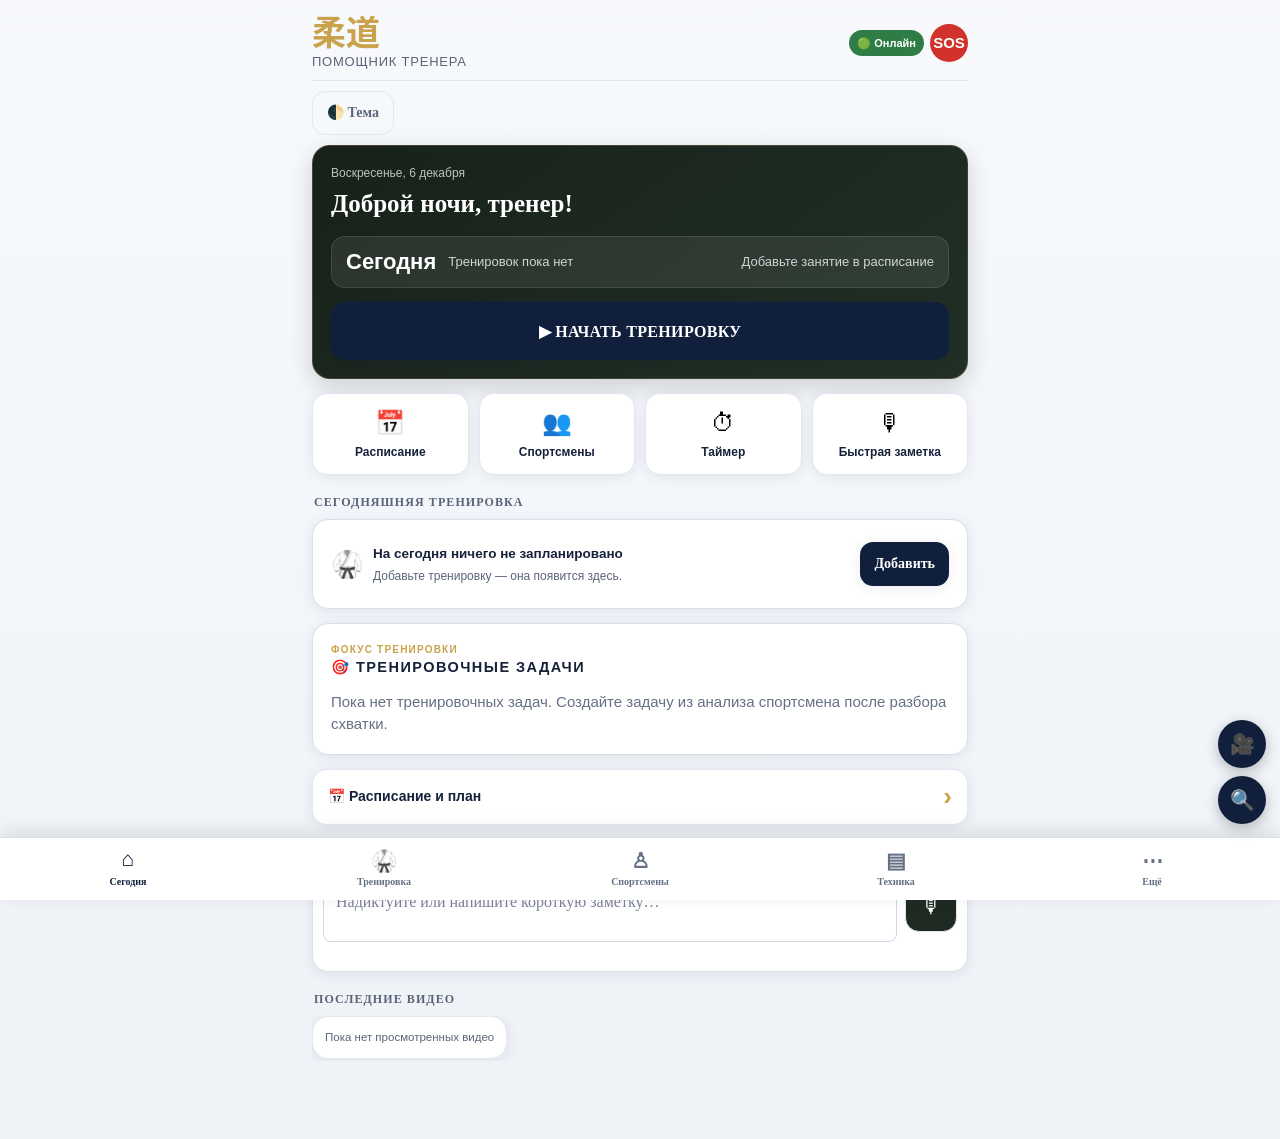
==== commit 7a25586f: "Add files via upload" ====
--- a/index.html
+++ b/index.html
@@ -29,73 +29,6 @@
     </div>
   </div>
 
-  <!-- Supabase Cloud: email/password + personal cloud data -->
-  <section class="card jc-auth-card" id="main-auth-card" style="margin:12px 16px 12px;padding:14px;">
-    <div class="jc-auth-head">
-      <div>
-        <div style="font-weight:800;font-size:17px;">☁️ Judo Coach Cloud</div>
-        <div id="main-auth-status" class="jc-auth-status">Вход и регистрация · email + пароль</div>
-      </div>
-      <span id="main-auth-role" class="jc-role-badge" style="display:none;" hidden></span>
-    </div>
-
-    <div id="auth-logged-out">
-      <div class="jc-auth-tabs">
-        <button type="button" class="jc-auth-tab active" id="auth-tab-login">Войти</button>
-        <button type="button" class="jc-auth-tab" id="auth-tab-register">Создать аккаунт</button>
-      </div>
-
-      <form id="auth-login-form" class="jc-auth-form">
-        <label>Электронная почта
-          <input id="auth-login-email" type="email" autocomplete="email" required placeholder="you@example.com">
-        </label>
-        <label>Пароль
-          <input id="auth-login-password" type="password" autocomplete="current-password" required minlength="6" placeholder="••••••••">
-        </label>
-        <button class="btn" type="submit">🔐 Войти</button>
-        <button class="jc-link-btn" type="button" id="auth-reset-password">Забыли пароль?</button>
-      </form>
-
-      <form id="auth-register-form" class="jc-auth-form" style="display:none;">
-        <label>Ваше имя
-          <input id="auth-register-name" type="text" autocomplete="name" required placeholder="Имя и фамилия">
-        </label>
-        <label>Электронная почта
-          <input id="auth-register-email" type="email" autocomplete="email" required placeholder="you@example.com">
-        </label>
-        <label>Пароль
-          <input id="auth-register-password" type="password" autocomplete="new-password" required minlength="6" placeholder="Не менее 6 символов">
-        </label>
-        <label>Повторите пароль
-          <input id="auth-register-password2" type="password" autocomplete="new-password" required minlength="6" placeholder="Повторите пароль">
-        </label>
-
-        <button class="btn" type="submit">🚀 Создать аккаунт</button>
-        <div class="jc-auth-status">Данные каждого аккаунта хранятся отдельно и видны только ему.</div>
-      </form>
-
-      <div id="auth-message" class="jc-auth-message" role="status" aria-live="polite"></div>
-    </div>
-
-    <div id="auth-logged-in" style="display:none;">
-      <div id="main-auth-user" class="jc-auth-user"></div>
-      <div id="main-auth-club" class="jc-auth-status"></div>
-      <div id="main-auth-actions" class="jc-auth-actions">
-        <button class="btn small" id="main-firebase-sync" type="button">☁️ Синхронизировать</button>
-        <button class="btn ghost small" id="main-firebase-signout" type="button">Выйти</button>
-      </div>
-      <div id="auth-migration-password" class="jc-first-club" style="display:none;margin-top:10px;">
-        <div class="jc-first-club-title">🔑 Завершить переход на email + пароль</div>
-        <div class="jc-auth-status">Если этот аккаунт раньше входил через Google, можно один раз задать пароль. После этого вход в Judo Coach будет выполняться только по email и паролю.</div>
-        <div class="jc-auth-form" style="margin-top:8px;">
-          <input id="auth-migration-password-input" type="password" minlength="6" placeholder="Новый пароль">
-          <input id="auth-migration-password2" type="password" minlength="6" placeholder="Повторите пароль">
-          <button class="btn small" id="auth-migration-password-btn" type="button">Сохранить пароль</button>
-        </div>
-      </div>
-    </div>
-  </section>
-
   <!-- Блоки ниже (облако, экспорт/импорт, телеграм-канал) показываются внутри раздела "Ещё" -->
   <div id="legacy-more-content" style="display:none;">
   <div class="backup-bar">
@@ -146,13 +79,14 @@
 
 <div class="tabs legacy-tabs">
     <div class="tab active" data-tab="today">Сегодня</div>
+    <div class="tab" data-tab="training">Тренировка</div>
     <div class="tab" data-tab="rules-pdf">Правила ФДР</div>
     <div class="tab" data-tab="timers">Таймеры</div>
     <div class="tab" data-tab="roster">Ученики</div>
-    <div class="tab" data-tab="library">Техника</div>
+    <div class="tab" data-tab="library">Библиотека</div>
     <div class="tab" data-tab="stats">Статистика</div>
     <div class="tab" data-tab="exams">Экзамены</div>
-    <div class="tab" data-tab="sfp">СФП</div>
+    <div class="tab" data-tab="ofp">ОФП</div>
     <div class="tab" data-tab="competitions">Соревнования</div>
     <div class="tab" data-tab="constructor">Конструктор</div>
     <div class="tab" data-tab="more">Ещё</div>
@@ -160,63 +94,71 @@
 
   <!-- ГЛАВНЫЙ ЭКРАН "СЕГОДНЯ" -->
   <div class="panel active" id="panel-today">
-    <div class="today-hero">
+    <div class="today-hero jc-today-hero">
       <div class="t-date" id="today-date-str">—</div>
-      <div class="t-title" id="today-title-str">Добро пожаловать</div>
-      <div style="display:flex;gap:8px;flex-wrap:wrap;">
-        <button class="btn gold small" id="today-start-training">▶ Начать тренировку</button>
-        <button class="btn secondary small" id="today-open-timer">⏱ Таймер</button>
-      </div>
-    </div>
-
-    <div class="today-section-title">Календарь</div>
-    <div class="card">
-      <div class="cal-head">
-        <div class="month" id="cal-month">—</div>
-        <div class="cal-nav">
-          <button id="prev-month">‹</button>
-          <button id="today-btn">•</button>
-          <button id="next-month">›</button>
-        </div>
-      </div>
-      <div class="cal-grid" id="cal-dow"></div>
-      <div class="cal-grid" id="cal-grid"></div>
-      <div class="cal-legend">
-        <span><i style="background:var(--gold)"></i>запланирована</span>
-        <span><i style="background:var(--ok)"></i>проведена</span>
-        <span><i style="background:var(--belt-red)"></i>отменена</span>
-      </div>
-    </div>
-
-    <div class="card">
-      <div class="plan-date" id="plan-date">Выберите день</div>
-      <div id="sessions-container"></div>
-      <div class="actions">
-        <button class="btn" id="add-session">➕ Добавить тренировку на этот день</button>
-        <button class="btn secondary" id="save-day">Сохранить день</button>
-        <button class="btn danger" id="clear-day">🗑 Очистить день</button>
-        <button class="btn ghost" id="copy-next-week">📅 Скопировать на след. неделю</button>
-        <button class="btn ghost" id="print-day-pdf">🖨️ Печать / PDF (этот день)</button>
-        </div>
-    </div>
-
-    <div class="card">
-      <h3 class="section-title">🎙 Быстрая голосовая заметка</h3>
-      <div style="display:flex;gap:8px;align-items:flex-start;">
-        <textarea id="today-quick-note" rows="2" placeholder="Заметка на сегодня (сохраняется автоматически)..." style="width:100%;flex:1;"></textarea>
-        <button id="voice-note-btn" title="Надиктовать заметку" style="flex-shrink:0;width:44px;height:44px;border-radius:50%;background:var(--navy,var(--belt-red));color:#fff;border:none;font-size:18px;cursor:pointer;">🎙</button>
-      </div>
-      <div id="voice-note-status" style="font-size:11.5px;color:var(--dim);margin-top:4px;"></div>
+      <div class="t-title" id="today-title-str">Сегодня</div>
+      <div class="today-focus" id="today-focus-summary">Загрузка ближайшей тренировки…</div>
+      <button class="btn gold today-primary" id="today-start-training" type="button">▶ НАЧАТЬ ТРЕНИРОВКУ</button>
+    </div>
+
+    <div class="quick-grid jc-quick-grid" aria-label="Быстрые действия">
+      <button class="quick-item" id="today-open-schedule" type="button"><span class="q-ic">📅</span><span class="q-lbl">Расписание</span></button>
+      <button class="quick-item" id="today-open-roster" type="button"><span class="q-ic">👥</span><span class="q-lbl">Спортсмены</span></button>
+      <button class="quick-item" id="today-open-timer" type="button"><span class="q-ic">⏱</span><span class="q-lbl">Таймер</span></button>
+      <button class="quick-item" id="today-open-note" type="button"><span class="q-ic">🎙</span><span class="q-lbl">Быстрая заметка</span></button>
     </div>
 
     <div class="today-section-title">Сегодняшняя тренировка</div>
+    <div class="card jc-session-card" id="today-session-card">
+      <div class="session-card-loading">Загрузка…</div>
+    </div>
+
     <div class="card" id="training-intelligence-card">
-      <h3 class="section-title">🎯 Тренировочные задачи</h3>
+      <div class="jc-card-heading"><div><div class="section-kicker">Фокус тренировки</div><h3 class="section-title">🎯 Тренировочные задачи</h3></div></div>
       <div id="training-intelligence-list"></div>
     </div>
 
-    <div class="card" id="today-session-card">
-      <div style="color:var(--dim);font-size:13.5px;">Загрузка…</div>
+    <details class="jc-disclosure" id="today-schedule-details">
+      <summary><span>📅 Расписание и план</span><span class="jc-summary-arrow">›</span></summary>
+      <div class="jc-disclosure-body">
+        <div class="card jc-calendar-card">
+          <div class="cal-head">
+            <div class="month" id="cal-month">—</div>
+            <div class="cal-nav">
+              <button id="prev-month" aria-label="Предыдущий месяц">‹</button>
+              <button id="today-btn" aria-label="Сегодня">•</button>
+              <button id="next-month" aria-label="Следующий месяц">›</button>
+            </div>
+          </div>
+          <div class="cal-grid" id="cal-dow"></div>
+          <div class="cal-grid" id="cal-grid"></div>
+          <div class="cal-legend">
+            <span><i style="background:var(--gold)"></i>запланирована</span>
+            <span><i style="background:var(--ok)"></i>проведена</span>
+            <span><i style="background:var(--belt-red)"></i>отменена</span>
+          </div>
+        </div>
+        <div class="card">
+          <div class="plan-date" id="plan-date">Выберите день</div>
+          <div id="sessions-container"></div>
+          <div class="actions">
+            <button class="btn" id="add-session">➕ Добавить тренировку</button>
+            <button class="btn secondary" id="save-day">Сохранить день</button>
+            <button class="btn danger" id="clear-day">🗑 Очистить день</button>
+            <button class="btn ghost" id="copy-next-week">📅 На след. неделю</button>
+            <button class="btn ghost" id="print-day-pdf">🖨️ Печать / PDF</button>
+          </div>
+        </div>
+      </div>
+    </details>
+
+    <div class="today-section-title">Заметка</div>
+    <div class="card jc-note-card" id="today-note-card">
+      <div class="jc-note-row">
+        <textarea id="today-quick-note" rows="2" placeholder="Надиктуйте или напишите короткую заметку…"></textarea>
+        <button id="voice-note-btn" title="Надиктовать заметку" aria-label="Надиктовать заметку">🎙</button>
+      </div>
+      <div id="voice-note-status" class="jc-note-status"></div>
     </div>
 
     <div class="today-section-title">Последние видео</div>
@@ -226,6 +168,41 @@
       <div class="today-section-title">Ближайшее соревнование</div>
       <div class="card" id="today-next-comp"></div>
     </div>
+  </div>
+
+  <!-- РЕЖИМ "ВО ВРЕМЯ ТРЕНИРОВКИ" -->
+  <div class="panel" id="panel-training">
+    <div class="jc-training-top">
+      <button class="jc-back-btn" id="training-back-today" type="button" aria-label="Вернуться на Сегодня">←</button>
+      <div>
+        <div class="section-kicker">ТРЕНИРОВКА</div>
+        <h2 id="training-panel-title">Сегодня</h2>
+      </div>
+      <div class="jc-training-step">1 / 3</div>
+    </div>
+
+    <div class="card jc-live-card">
+      <div class="jc-live-phase" id="training-live-phase">РАЗМИНКА</div>
+      <div class="jc-live-time" id="training-live-time">04:32</div>
+      <div class="jc-live-ring" aria-hidden="true"><span>▶</span></div>
+      <div class="jc-next-label">Следующее</div>
+      <div class="jc-next-exercise" id="training-next-exercise">Uchikomi</div>
+      <div class="jc-next-dose" id="training-next-dose">3 × 30 сек</div>
+    </div>
+
+    <div class="jc-action-grid">
+      <button class="jc-action-card" id="training-open-roster" type="button"><span>👥</span><b>Ученики</b></button>
+      <button class="jc-action-card" id="training-open-timer" type="button"><span>⏱</span><b>Таймер</b></button>
+      <button class="jc-action-card" id="training-open-video" type="button"><span>▶</span><b>Видео</b></button>
+      <button class="jc-action-card" id="training-open-note" type="button"><span>🎙</span><b>Заметка</b></button>
+    </div>
+
+    <div class="card jc-training-plan-card">
+      <div class="section-kicker">ТЕКУЩАЯ ТРЕНИРОВКА</div>
+      <div id="training-plan-content">Выберите тренировку на сегодня, чтобы увидеть план.</div>
+    </div>
+
+    <button class="btn ghost jc-training-finish" id="training-finish" type="button">Завершить и вернуться к Сегодня</button>
   </div>
 
   <!-- ПРАВИЛА ФДР (полный PDF) -->
@@ -246,10 +223,6 @@
 
   <!-- TIMERS -->
   <div class="panel" id="panel-timers">
-    <div class="card" style="margin-bottom:12px;display:flex;justify-content:space-between;align-items:center;gap:10px;">
-      <span style="font-size:13.5px;color:var(--dim);">План тренировки собирается в конструкторе</span>
-      <button class="btn small ghost" id="timers-open-constructor">🧩 Конструктор</button>
-    </div>
     <div class="card">
       <label style="display:flex;align-items:center;gap:8px;margin-bottom:10px;">
         <input type="checkbox" id="voice-toggle" style="width:20px;height:20px;">
@@ -457,28 +430,28 @@
     </div>
   </div>
 
-  <!-- СФП-АТТЕСТАЦИЯ -->
-  <div class="panel" id="panel-sfp">
-    <div class="card" style="margin-bottom:12px;">
-      <h3 class="section-title">Новая аттестация СФП</h3>
+  <!-- ОФП-АТТЕСТАЦИЯ -->
+  <div class="panel" id="panel-ofp">
+    <div class="card" style="margin-bottom:12px;">
+      <h3 class="section-title">Новая аттестация ОФП</h3>
       <label>Дата</label>
-      <input type="date" id="sfp-new-date">
+      <input type="date" id="ofp-new-date">
       <div class="divider"></div>
-      <div id="sfp-new-form"></div>
+      <div id="ofp-new-form"></div>
       <div class="actions" style="margin-top:12px;">
-        <button class="btn" id="sfp-save">Сохранить аттестацию</button>
+        <button class="btn" id="ofp-save">Сохранить аттестацию</button>
       </div>
     </div>
     <div class="card" style="margin-bottom:12px;">
       <h3 class="section-title">📈 Прогресс ученика</h3>
-      <select id="sfp-progress-select">
+      <select id="ofp-progress-select">
         <option value="">Выбрать ученика...</option>
       </select>
-      <div id="sfp-progress-view" style="margin-top:10px;"></div>
+      <div id="ofp-progress-view" style="margin-top:10px;"></div>
     </div>
     <div class="card">
       <h3 class="section-title">История аттестаций</h3>
-      <div id="sfp-history-list"></div>
+      <div id="ofp-history-list"></div>
     </div>
   </div>
 
@@ -511,10 +484,6 @@
 
   <!-- КОНСТРУКТОР ТРЕНИРОВОК -->
   <div class="panel" id="panel-constructor">
-    <div class="card" style="margin-bottom:12px;display:flex;justify-content:space-between;align-items:center;gap:10px;">
-      <span style="font-size:13.5px;color:var(--dim);">Когда план готов — запускайте таймер</span>
-      <button class="btn small ghost" id="constructor-open-timers">⏱ Таймер</button>
-    </div>
     <div class="card" style="margin-bottom:12px;">
       <h3 class="section-title">Добавить блок</h3>
       <div id="constructor-palette" style="display:flex;flex-wrap:wrap;gap:6px;"></div>
@@ -538,35 +507,118 @@
 
   <!-- ЕЩЁ -->
   <div class="panel" id="panel-more">
-    <div class="card" id="pro-status-card" style="margin-bottom:12px;">
-      <h3 class="section-title">Версия приложения</h3>
+    <div class="jc-more-header">
+      <div class="section-kicker">НАСТРОЙКИ И ИНСТРУМЕНТЫ</div>
+      <h2>Ещё</h2>
+      <p>Редко используемые функции собраны здесь, чтобы не мешать тренировке.</p>
+    </div>
+
+    <div class="card jc-more-section">
+      <div class="section-kicker">ТАЙМЕРЫ</div>
+      <div class="more-subnav more-grid">
+        <div class="chip more-tile" data-subtab="timers"><span class="more-tile-ic">⏱</span><span>Таймеры</span></div>
+      </div>
+    </div>
+
+    <div class="card jc-more-section">
+      <div class="section-kicker">ПЛАНИРОВАНИЕ</div>
+      <div class="more-subnav more-grid">
+        <div class="chip more-tile" data-subtab="constructor"><span class="more-tile-ic">🧩</span><span>Конструктор<br>тренировки</span></div>
+      </div>
+    </div>
+
+    <div class="card jc-more-section">
+      <div class="section-kicker">СПОРТСМЕНЫ И ПРОГРЕСС</div>
+      <div class="more-subnav more-grid">
+        <div class="chip more-tile" data-subtab="exams"><span class="more-tile-ic">🎓</span><span>Экзамены</span></div>
+        <div class="chip more-tile" data-subtab="ofp"><span class="more-tile-ic">💪</span><span>ОФП</span></div>
+        <div class="chip more-tile" data-subtab="competitions"><span class="more-tile-ic">🏆</span><span>Соревнования</span></div>
+        <div class="chip more-tile" data-subtab="stats"><span class="more-tile-ic">📊</span><span>Статистика</span></div>
+      </div>
+    </div>
+
+    <div class="card jc-more-section">
+      <div class="section-kicker">ТЕРМИНОЛОГИЯ И ДОКУМЕНТЫ</div>
+      <div class="more-subnav more-grid">
+        <div class="chip more-tile" data-subtab="library"><span class="more-tile-ic">📚</span><span>Терминология</span></div>
+        <div class="chip more-tile" data-subtab="rules-pdf"><span class="more-tile-ic">📜</span><span>Правила</span></div>
+      </div>
+    </div>
+
+    <div class="card jc-more-section" id="pro-status-card">
+      <div class="section-kicker">ВЕРСИЯ</div>
       <div id="pro-status-text" style="margin:6px 0 10px;font-size:14px;"></div>
       <button class="btn small gold" id="pro-status-btn">Подробнее о полной версии</button>
     </div>
-    <div class="card" style="margin-bottom:12px;">
-      <h3 class="section-title">📈 Прогресс</h3>
-      <div class="more-subnav more-grid">
-        <div class="chip more-tile" data-subtab="exams"><span class="more-tile-ic">🎓</span><span>Экзамены</span></div>
-        <div class="chip more-tile" data-subtab="sfp"><span class="more-tile-ic">🏋️</span><span>СФП</span></div>
-        <div class="chip more-tile" data-subtab="stats"><span class="more-tile-ic">📊</span><span>Статистика</span><span class="pro-badge">PRO</span></div>
-      </div>
-    </div>
-    <div class="card" style="margin-bottom:12px;">
-      <h3 class="section-title">🏆 Соревнования</h3>
-      <div class="more-subnav more-grid">
-        <div class="chip more-tile" data-subtab="competitions"><span class="more-tile-ic">🏆</span><span>Соревнования</span></div>
-      </div>
-    </div>
-    <div class="card" style="margin-bottom:12px;">
-      <h3 class="section-title">📚 Справочник</h3>
-      <div class="more-subnav more-grid">
-        <div class="chip more-tile" data-subtab="rules-pdf"><span class="more-tile-ic">📜</span><span>Правила</span></div>
-      </div>
-    </div>
-    <div class="card" style="margin-bottom:12px;">
-      <h3 class="section-title">⚙️ Настройки и данные</h3>
-      <div id="more-legacy-slot"></div>
-    </div>
+
+  <section class="card jc-auth-card" id="main-auth-card" style="margin:12px 16px 12px;padding:14px;">
+    <div class="jc-auth-head">
+      <div>
+        <div style="font-weight:800;font-size:17px;">☁️ Judo Coach Cloud</div>
+        <div id="main-auth-status" class="jc-auth-status">Вход и регистрация · email + пароль</div>
+      </div>
+      <span id="main-auth-role" class="jc-role-badge" style="display:none;" hidden></span>
+    </div>
+
+    <div id="auth-logged-out">
+      <div class="jc-auth-tabs">
+        <button type="button" class="jc-auth-tab active" id="auth-tab-login">Войти</button>
+        <button type="button" class="jc-auth-tab" id="auth-tab-register">Создать аккаунт</button>
+      </div>
+
+      <form id="auth-login-form" class="jc-auth-form">
+        <label>Электронная почта
+          <input id="auth-login-email" type="email" autocomplete="email" required placeholder="you@example.com">
+        </label>
+        <label>Пароль
+          <input id="auth-login-password" type="password" autocomplete="current-password" required minlength="6" placeholder="••••••••">
+        </label>
+        <button class="btn" type="submit">🔐 Войти</button>
+        <button class="jc-link-btn" type="button" id="auth-reset-password">Забыли пароль?</button>
+      </form>
+
+      <form id="auth-register-form" class="jc-auth-form" style="display:none;">
+        <label>Ваше имя
+          <input id="auth-register-name" type="text" autocomplete="name" required placeholder="Имя и фамилия">
+        </label>
+        <label>Электронная почта
+          <input id="auth-register-email" type="email" autocomplete="email" required placeholder="you@example.com">
+        </label>
+        <label>Пароль
+          <input id="auth-register-password" type="password" autocomplete="new-password" required minlength="6" placeholder="Не менее 6 символов">
+        </label>
+        <label>Повторите пароль
+          <input id="auth-register-password2" type="password" autocomplete="new-password" required minlength="6" placeholder="Повторите пароль">
+        </label>
+
+        <button class="btn" type="submit">🚀 Создать аккаунт</button>
+        <div class="jc-auth-status">Данные каждого аккаунта хранятся отдельно и видны только ему.</div>
+      </form>
+
+      <div id="auth-message" class="jc-auth-message" role="status" aria-live="polite"></div>
+    </div>
+
+    <div id="auth-logged-in" style="display:none;">
+      <div id="main-auth-user" class="jc-auth-user"></div>
+      <div id="main-auth-club" class="jc-auth-status"></div>
+      <div id="main-auth-actions" class="jc-auth-actions">
+        <button class="btn small" id="main-firebase-sync" type="button">☁️ Синхронизировать</button>
+        <button class="btn ghost small" id="main-firebase-signout" type="button">Выйти</button>
+      </div>
+      <div id="auth-migration-password" class="jc-first-club" style="display:none;margin-top:10px;">
+        <div class="jc-first-club-title">🔑 Завершить переход на email + пароль</div>
+        <div class="jc-auth-status">Если этот аккаунт раньше входил через Google, можно один раз задать пароль. После этого вход в Judo Coach будет выполняться только по email и паролю.</div>
+        <div class="jc-auth-form" style="margin-top:8px;">
+          <input id="auth-migration-password-input" type="password" minlength="6" placeholder="Новый пароль">
+          <input id="auth-migration-password2" type="password" minlength="6" placeholder="Повторите пароль">
+          <button class="btn small" id="auth-migration-password-btn" type="button">Сохранить пароль</button>
+        </div>
+      </div>
+    </div>
+  </section>
+
+
+    <div id="more-legacy-slot"></div>
   </div>
 
 </div>
@@ -645,11 +697,11 @@
 </div>
 
 <div class="bottom-nav" role="navigation" aria-label="Основная навигация">
-  <div class="bn-item active" data-nav="today" role="button" tabindex="0" aria-label="Сегодня"><span class="bn-ic" aria-hidden="true">🏠</span><span>Сегодня</span></div>
-  <div class="bn-item" data-nav="library" role="button" tabindex="0" aria-label="Техника"><span class="bn-ic" aria-hidden="true">🥋</span><span>Техника</span></div>
-  <div class="bn-item" data-nav="roster" role="button" tabindex="0" aria-label="Спортсмены"><span class="bn-ic" aria-hidden="true">👥</span><span>Спортсмены</span></div>
-  <div class="bn-item" data-nav="timers" role="button" tabindex="0" aria-label="Тренировка"><span class="bn-ic" aria-hidden="true">⏱</span><span>Тренировка</span></div>
-  <div class="bn-item" data-nav="more" role="button" tabindex="0" aria-label="Ещё"><span class="bn-ic" aria-hidden="true">⚙</span><span>Ещё</span></div>
+  <div class="bn-item active" data-nav="today" role="button" tabindex="0" aria-label="Сегодня"><span class="bn-ic" aria-hidden="true">⌂</span><span>Сегодня</span></div>
+  <div class="bn-item" data-nav="training" role="button" tabindex="0" aria-label="Тренировка"><span class="bn-ic" aria-hidden="true">🥋</span><span>Тренировка</span></div>
+  <div class="bn-item" data-nav="roster" role="button" tabindex="0" aria-label="Спортсмены"><span class="bn-ic" aria-hidden="true">♙</span><span>Спортсмены</span></div>
+  <div class="bn-item" data-nav="library" role="button" tabindex="0" aria-label="Техника"><span class="bn-ic" aria-hidden="true">▤</span><span>Техника</span></div>
+  <div class="bn-item" data-nav="more" role="button" tabindex="0" aria-label="Ещё"><span class="bn-ic" aria-hidden="true">⋯</span><span>Ещё</span></div>
 </div>
 
 <script src="pro-features.js"></script>
@@ -789,6 +841,8 @@
 
 <script type="module" src="src/core/config/app-config.js?v=4.1.0"></script>
 <script type="module" src="src/core/video/video-source.js?v=4.1.0"></script>
+<script src="native-bridge.js"></script>
+<script src="android-shell.js"></script>
 <script src="sw-register.js"></script>
 </body>
 </html>
--- a/styles.css
+++ b/styles.css
@@ -90,13 +90,6 @@
     border-radius:14px;
   }
   .more-tile-ic{ font-size:22px; }
-  .more-tile{ position:relative; }
-  .pro-badge{
-    position:absolute; top:6px; right:8px;
-    background:var(--gold,#c9962c); color:#fff;
-    font-size:10px; font-weight:700; letter-spacing:.3px;
-    padding:2px 6px; border-radius:8px; line-height:1.4;
-  }
   /* ===== ГЛАВНЫЙ ЭКРАН "СЕГОДНЯ" ===== */
   .today-hero{ background:linear-gradient(135deg, var(--navy,#101f3c), #1c2f57); color:#fff; border-radius:var(--radius); padding:18px; margin-bottom:14px; box-shadow:var(--shadow); }
   .today-hero .t-date{ font-size:12px; opacity:.75; text-transform:uppercase; letter-spacing:.08em; }
@@ -576,3 +569,165 @@
   background:var(--mat-2); color:var(--dim); max-width:150px;
 }
 [data-theme="light"] .quick-group{ background:#f3f5f9 !important; color:#16213a !important; border-color:#d8deea !important; }
+
+/* =========================================================
+   JUDO COACH 4.2 — COACH-FIRST MOBILE UI
+   Схема сохранена оригинальная: матовый зелёный + золото + красный
+   для критических действий. Перестроена только информационная архитектура.
+   ========================================================= */
+:root{
+  --jc-green:#17211a;
+  --jc-green-2:#1f2b22;
+  --jc-gold:#c9a24b;
+  --jc-red:#b3312c;
+}
+
+body{ -webkit-font-smoothing:antialiased; }
+.app{ max-width:560px; padding-left:12px; padding-right:12px; }
+.header{ margin-bottom:10px; padding-bottom:8px; border-bottom:1px solid var(--line); }
+.header .kanji{ color:var(--jc-gold); font-size:clamp(28px,8vw,34px); }
+.header .sub{ letter-spacing:.06em; }
+
+/* ===== TODAY ===== */
+.jc-today-hero{
+  background:linear-gradient(145deg,var(--jc-green) 0%,#213027 100%);
+  border:1px solid rgba(201,162,75,.24);
+  padding:18px;
+  border-radius:18px;
+  box-shadow:0 8px 24px rgba(0,0,0,.16);
+}
+.jc-today-hero .t-date{ font-size:12px; opacity:.72; text-transform:none; letter-spacing:0; }
+.jc-today-hero .t-title{ font-size:25px; margin:3px 0 14px; }
+.today-focus{
+  display:grid;
+  grid-template-columns:1fr;
+  gap:2px;
+  margin-bottom:14px;
+  padding:13px 14px;
+  border-radius:14px;
+  background:rgba(255,255,255,.08);
+  border:1px solid rgba(255,255,255,.10);
+}
+.today-focus strong{ font-size:22px; line-height:1.1; color:#fff; }
+.today-focus span{ font-size:13px; color:rgba(255,255,255,.78); }
+.today-primary{ width:100%; min-height:58px !important; border-radius:14px !important; font-size:16px !important; letter-spacing:.02em; }
+.jc-quick-grid{ grid-template-columns:repeat(2,1fr); gap:10px; margin:10px 0 18px; }
+.jc-quick-grid .quick-item{ min-height:82px; padding:15px 8px; border-radius:15px; }
+.jc-quick-grid .quick-item .q-ic{ font-size:24px; margin-bottom:7px; }
+.jc-quick-grid .quick-item .q-lbl{ font-size:12px; color:var(--white); }
+.jc-quick-grid .quick-item:focus-visible{ outline:2px solid var(--jc-gold); outline-offset:2px; }
+
+.today-section-title{ margin:18px 2px 8px; font-size:12px; letter-spacing:.09em; }
+.jc-session-card{ padding:8px; overflow:hidden; }
+.jc-session-row{
+  display:flex; align-items:center; gap:12px; min-height:72px; padding:10px 8px;
+  border-bottom:1px solid var(--line);
+}
+.jc-session-row:last-child{ border-bottom:0; }
+.jc-session-row.is-primary{ background:linear-gradient(90deg,rgba(201,162,75,.10),transparent); border-radius:12px; }
+.jc-session-time{ width:54px; flex:none; font-size:17px; font-weight:800; color:var(--jc-gold); }
+.jc-session-main{ min-width:0; flex:1; }
+.jc-session-title{ font-size:15px; font-weight:750; white-space:nowrap; overflow:hidden; text-overflow:ellipsis; }
+.jc-session-meta{ font-size:12px; color:var(--dim); margin-top:4px; }
+.jc-session-arrow{ font-size:26px; color:var(--dim); }
+.jc-empty-session{ display:flex; align-items:center; gap:10px; padding:14px 10px; }
+.jc-empty-session > div:nth-child(2){ min-width:0; flex:1; display:flex; flex-direction:column; gap:3px; }
+.jc-empty-session b{ font-size:13.5px; }
+.jc-empty-session span{ font-size:12px; color:var(--dim); }
+.jc-empty-icon{ font-size:26px; }
+.session-card-loading{ color:var(--dim); padding:12px; font-size:13px; }
+.jc-card-heading{ display:flex; justify-content:space-between; align-items:flex-start; }
+.section-kicker{ font-size:10px; font-weight:800; letter-spacing:.12em; color:var(--jc-gold); text-transform:uppercase; }
+
+/* Расписание скрыто до явного действия — тренеру не нужно пролистывать календарь на старте. */
+.jc-disclosure{ margin:0 0 14px; }
+.jc-disclosure summary{
+  list-style:none; cursor:pointer; display:flex; align-items:center; justify-content:space-between;
+  min-height:56px; padding:0 15px; border:1px solid var(--line); border-radius:14px;
+  background:var(--card); color:var(--white); font-size:14px; font-weight:700; box-shadow:var(--shadow);
+}
+.jc-disclosure summary::-webkit-details-marker{ display:none; }
+.jc-disclosure[open] summary{ border-bottom-left-radius:0; border-bottom-right-radius:0; border-bottom-color:transparent; }
+.jc-summary-arrow{ font-size:26px; color:var(--jc-gold); transition:transform .15s; }
+.jc-disclosure[open] .jc-summary-arrow{ transform:rotate(90deg); }
+.jc-disclosure-body{ padding-top:8px; }
+.jc-calendar-card{ margin-bottom:10px; }
+
+.jc-note-card{ padding:10px; }
+.jc-note-row{ display:flex; gap:8px; align-items:flex-start; }
+.jc-note-row textarea{ flex:1; min-width:0; min-height:58px; resize:none; }
+.jc-note-row button{ flex:none; width:52px; height:52px; border-radius:14px; border:1px solid var(--line); background:var(--jc-green-2); color:#fff; font-size:21px; cursor:pointer; }
+.jc-note-status{ min-height:15px; margin-top:4px; font-size:11.5px; color:var(--dim); }
+
+/* ===== TRAINING FOCUS ===== */
+#panel-training{ padding-bottom:8px; }
+.jc-training-top{ display:grid; grid-template-columns:48px 1fr auto; gap:10px; align-items:center; margin:2px 2px 12px; }
+.jc-training-top h2{ margin:2px 0 0; font-size:21px; }
+.jc-back-btn{ width:48px; height:48px; border:1px solid var(--line); border-radius:14px; background:var(--card); color:var(--white); font-size:24px; cursor:pointer; }
+.jc-training-step{ font-size:11px; color:var(--dim); white-space:nowrap; }
+.jc-live-card{ text-align:center; padding:18px 14px 20px; border-radius:18px; }
+.jc-live-phase{ font-size:11px; letter-spacing:.14em; font-weight:800; color:var(--jc-gold); }
+.jc-live-time{ font-family:'Oswald',sans-serif; font-size:clamp(54px,15vw,78px); line-height:1; margin:14px 0 4px; letter-spacing:.01em; }
+.jc-live-ring{ width:154px; height:154px; margin:8px auto 14px; border-radius:50%; border:7px solid rgba(201,162,75,.24); position:relative; display:grid; place-items:center; }
+.jc-live-ring::before{ content:""; position:absolute; inset:-7px; border-radius:50%; border:7px solid var(--jc-gold); border-left-color:transparent; border-bottom-color:transparent; transform:rotate(25deg); }
+.jc-live-ring span{ width:66px; height:66px; border-radius:50%; display:grid; place-items:center; background:var(--jc-gold); color:var(--jc-green); font-size:22px; padding-left:3px; box-shadow:0 4px 14px rgba(0,0,0,.18); }
+.jc-next-label{ font-size:11px; color:var(--dim); margin-top:4px; }
+.jc-next-exercise{ font-size:17px; font-weight:800; margin-top:3px; }
+.jc-next-dose{ font-size:12px; color:var(--dim); margin-top:2px; }
+.jc-action-grid{ display:grid; grid-template-columns:repeat(4,1fr); gap:8px; margin:10px 0 12px; }
+.jc-action-card{ min-width:0; min-height:74px; padding:9px 4px; border:1px solid var(--line); border-radius:13px; background:var(--card); color:var(--white); display:flex; flex-direction:column; align-items:center; justify-content:center; gap:5px; cursor:pointer; box-shadow:var(--shadow); }
+.jc-action-card span{ font-size:21px; line-height:1; color:var(--jc-gold); }
+.jc-action-card b{ font-size:10.5px; }
+.jc-action-card:active{ transform:scale(.97); }
+.jc-training-plan-card{ font-size:13px; }
+.jc-training-plan-card > div:last-child{ margin-top:9px; }
+.jc-training-plan-card > div:last-child > div{ padding:9px 0; border-bottom:1px solid var(--line); }
+.jc-training-plan-card > div:last-child > div:last-child{ border-bottom:0; }
+.jc-training-plan-card span{ display:block; margin-top:3px; color:var(--dim); line-height:1.45; white-space:pre-wrap; }
+.jc-empty-plan{ display:flex; flex-direction:column; gap:5px; }
+.jc-empty-plan span{ color:var(--dim); }
+.jc-training-finish{ width:100%; min-height:50px; margin-top:2px; }
+
+/* ===== MORE ===== */
+.jc-more-header{ padding:4px 2px 8px; }
+.jc-more-header h2{ margin:3px 0; font-size:27px; }
+.jc-more-header p{ margin:0 0 8px; color:var(--dim); font-size:13px; line-height:1.45; }
+.jc-more-section{ margin-bottom:10px; padding:13px; }
+.jc-more-section .more-grid{ margin-top:9px; }
+.jc-more-section .more-tile{ min-height:74px; padding:12px 7px; }
+.jc-more-section .more-tile-ic{ color:var(--jc-gold); }
+#panel-more .jc-auth-card{ margin:0 0 10px !important; }
+#panel-more .jc-auth-card .jc-auth-head{ align-items:flex-start; }
+#panel-more .backup-bar{ margin:0; }
+#panel-more #legacy-more-content{ margin:0; }
+#panel-more #cloud-card{ margin:0 0 10px !important; }
+
+/* ===== BOTTOM NAV ===== */
+.bottom-nav{ background:var(--card); border-top:1px solid var(--line); box-shadow:0 -5px 18px rgba(0,0,0,.10); }
+.bn-item{ min-height:62px; padding:7px 2px calc(6px + var(--safe-bottom)); font-size:10px; }
+.bn-item .bn-ic{ font-size:21px; color:currentColor; }
+.bn-item.active{ color:var(--jc-gold); }
+.bn-item.active .bn-ic{ transform:translateY(-2px); }
+
+/* ===== TOUCH / ONE-HAND ===== */
+.btn{ min-height:50px; border-radius:13px; }
+.btn.small{ min-height:44px; }
+input,select,textarea{ min-height:48px; }
+textarea{ padding:12px; }
+.quick-item,.jc-action-card,.bn-item,.jc-back-btn,.jc-note-row button{ touch-action:manipulation; }
+
+@media(max-width:380px){
+  .app{ padding-left:10px; padding-right:10px; }
+  .jc-action-grid{ grid-template-columns:repeat(2,1fr); }
+  .jc-live-ring{ width:138px; height:138px; }
+  .jc-session-time{ width:48px; font-size:16px; }
+  .bn-item{ font-size:9px; }
+  .bn-item .bn-ic{ font-size:19px; }
+}
+
+@media(min-width:600px){
+  .app{ max-width:680px; }
+  .jc-quick-grid{ grid-template-columns:repeat(4,1fr); }
+  .today-focus{ grid-template-columns:auto 1fr auto; align-items:center; gap:12px; }
+  .jc-action-grid{ max-width:520px; margin-left:auto; margin-right:auto; }
+}
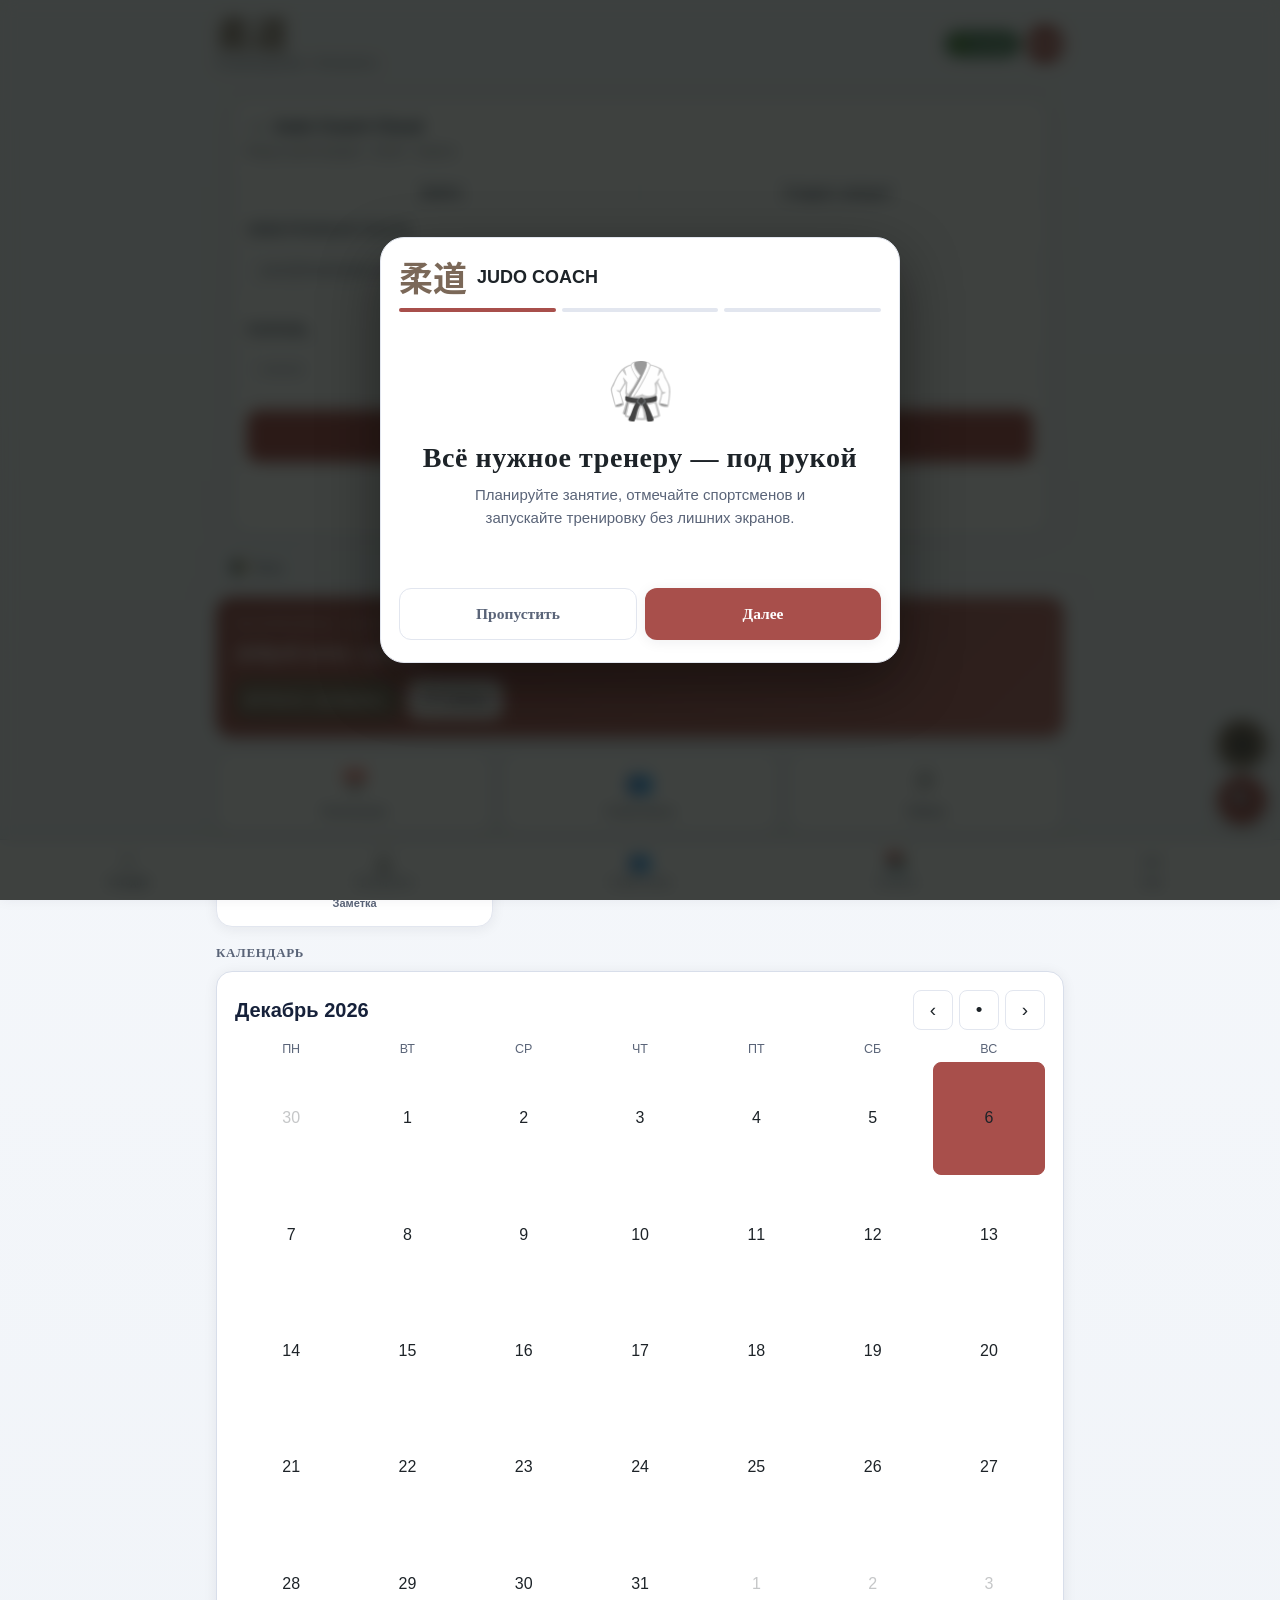
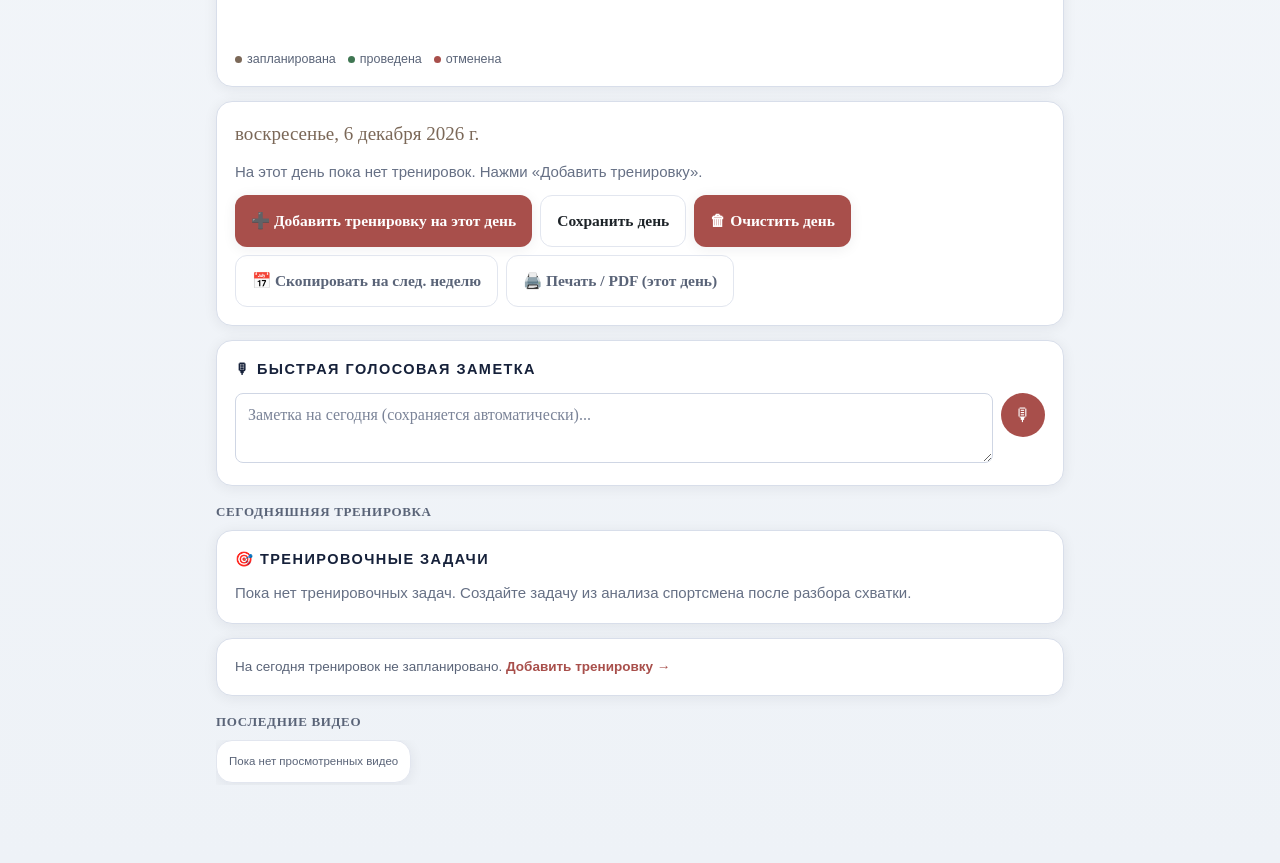
==== commit 667f08ae: "Add files via upload" ====
--- a/index.html
+++ b/index.html
@@ -16,6 +16,16 @@
 </head>
 <body>
 <a href="#main-content" class="skip-link">Перейти к содержимому</a>
+<div id="jc-onboarding" class="jc-onboarding" role="dialog" aria-modal="true" aria-labelledby="jc-ob-title" hidden>
+  <div class="jc-ob-sheet">
+    <div class="jc-ob-brand"><span class="kanji">柔道</span><strong>JUDO COACH</strong></div>
+    <div class="jc-ob-progress"><span class="active"></span><span></span><span></span></div>
+    <div class="jc-ob-slide active" data-ob="0"><div class="jc-ob-icon">🥋</div><h2 id="jc-ob-title">Всё нужное тренеру — под рукой</h2><p>Планируйте занятие, отмечайте спортсменов и запускайте тренировку без лишних экранов.</p></div>
+    <div class="jc-ob-slide" data-ob="1"><div class="jc-ob-icon">⏱</div><h2>Тренировка — в один тап</h2><p>Группа → присутствие → таймер → заметка. Можно работать одной рукой прямо в зале.</p></div>
+    <div class="jc-ob-slide" data-ob="2"><div class="jc-ob-icon">👥</div><h2>Данные остаются с вами</h2><p>Начните без регистрации. Аккаунт нужен только для облачной синхронизации и переноса данных.</p></div>
+    <div class="jc-ob-actions"><button type="button" class="btn ghost" id="jc-ob-skip">Пропустить</button><button type="button" class="btn" id="jc-ob-next">Далее</button></div>
+  </div>
+</div>
 <div class="app" id="main-content">
 
   <div class="header" role="banner" style="display:flex;align-items:center;justify-content:space-between;gap:8px;">
@@ -28,6 +38,73 @@
       <button id="sos-btn" title="Экстренная связь с родителями" style="flex-shrink:0;width:38px;height:38px;border-radius:50%;background:var(--belt-red);color:#fff;border:none;font-size:15px;font-weight:700;cursor:pointer;padding:0;">SOS</button>
     </div>
   </div>
+
+  <!-- Supabase Cloud: email/password + personal cloud data -->
+  <section class="card jc-auth-card" id="main-auth-card" style="margin:12px 16px 12px;padding:14px;">
+    <div class="jc-auth-head">
+      <div>
+        <div style="font-weight:800;font-size:17px;">☁️ Judo Coach Cloud</div>
+        <div id="main-auth-status" class="jc-auth-status">Вход и регистрация · email + пароль</div>
+      </div>
+      <span id="main-auth-role" class="jc-role-badge" style="display:none;" hidden></span>
+    </div>
+
+    <div id="auth-logged-out">
+      <div class="jc-auth-tabs">
+        <button type="button" class="jc-auth-tab active" id="auth-tab-login">Войти</button>
+        <button type="button" class="jc-auth-tab" id="auth-tab-register">Создать аккаунт</button>
+      </div>
+
+      <form id="auth-login-form" class="jc-auth-form">
+        <label>Электронная почта
+          <input id="auth-login-email" type="email" autocomplete="email" required placeholder="you@example.com">
+        </label>
+        <label>Пароль
+          <input id="auth-login-password" type="password" autocomplete="current-password" required minlength="6" placeholder="••••••••">
+        </label>
+        <button class="btn" type="submit">🔐 Войти</button>
+        <button class="jc-link-btn" type="button" id="auth-reset-password">Забыли пароль?</button>
+      </form>
+
+      <form id="auth-register-form" class="jc-auth-form" style="display:none;">
+        <label>Ваше имя
+          <input id="auth-register-name" type="text" autocomplete="name" required placeholder="Имя и фамилия">
+        </label>
+        <label>Электронная почта
+          <input id="auth-register-email" type="email" autocomplete="email" required placeholder="you@example.com">
+        </label>
+        <label>Пароль
+          <input id="auth-register-password" type="password" autocomplete="new-password" required minlength="6" placeholder="Не менее 6 символов">
+        </label>
+        <label>Повторите пароль
+          <input id="auth-register-password2" type="password" autocomplete="new-password" required minlength="6" placeholder="Повторите пароль">
+        </label>
+
+        <button class="btn" type="submit">🚀 Создать аккаунт</button>
+        <div class="jc-auth-status">Данные каждого аккаунта хранятся отдельно и видны только ему.</div>
+      </form>
+
+      <div id="auth-message" class="jc-auth-message" role="status" aria-live="polite"></div>
+    </div>
+
+    <div id="auth-logged-in" style="display:none;">
+      <div id="main-auth-user" class="jc-auth-user"></div>
+      <div id="main-auth-club" class="jc-auth-status"></div>
+      <div id="main-auth-actions" class="jc-auth-actions">
+        <button class="btn small" id="main-firebase-sync" type="button">☁️ Синхронизировать</button>
+        <button class="btn ghost small" id="main-firebase-signout" type="button">Выйти</button>
+      </div>
+      <div id="auth-migration-password" class="jc-first-club" style="display:none;margin-top:10px;">
+        <div class="jc-first-club-title">🔑 Завершить переход на email + пароль</div>
+        <div class="jc-auth-status">Если этот аккаунт раньше входил через Google, можно один раз задать пароль. После этого вход в Judo Coach будет выполняться только по email и паролю.</div>
+        <div class="jc-auth-form" style="margin-top:8px;">
+          <input id="auth-migration-password-input" type="password" minlength="6" placeholder="Новый пароль">
+          <input id="auth-migration-password2" type="password" minlength="6" placeholder="Повторите пароль">
+          <button class="btn small" id="auth-migration-password-btn" type="button">Сохранить пароль</button>
+        </div>
+      </div>
+    </div>
+  </section>
 
   <!-- Блоки ниже (облако, экспорт/импорт, телеграм-канал) показываются внутри раздела "Ещё" -->
   <div id="legacy-more-content" style="display:none;">
@@ -79,14 +156,13 @@
 
 <div class="tabs legacy-tabs">
     <div class="tab active" data-tab="today">Сегодня</div>
-    <div class="tab" data-tab="training">Тренировка</div>
     <div class="tab" data-tab="rules-pdf">Правила ФДР</div>
     <div class="tab" data-tab="timers">Таймеры</div>
     <div class="tab" data-tab="roster">Ученики</div>
     <div class="tab" data-tab="library">Библиотека</div>
     <div class="tab" data-tab="stats">Статистика</div>
     <div class="tab" data-tab="exams">Экзамены</div>
-    <div class="tab" data-tab="ofp">ОФП</div>
+    <div class="tab" data-tab="ofp">СФП</div>
     <div class="tab" data-tab="competitions">Соревнования</div>
     <div class="tab" data-tab="constructor">Конструктор</div>
     <div class="tab" data-tab="more">Ещё</div>
@@ -94,71 +170,70 @@
 
   <!-- ГЛАВНЫЙ ЭКРАН "СЕГОДНЯ" -->
   <div class="panel active" id="panel-today">
-    <div class="today-hero jc-today-hero">
+    <div class="today-hero">
       <div class="t-date" id="today-date-str">—</div>
-      <div class="t-title" id="today-title-str">Сегодня</div>
-      <div class="today-focus" id="today-focus-summary">Загрузка ближайшей тренировки…</div>
-      <button class="btn gold today-primary" id="today-start-training" type="button">▶ НАЧАТЬ ТРЕНИРОВКУ</button>
-    </div>
-
-    <div class="quick-grid jc-quick-grid" aria-label="Быстрые действия">
-      <button class="quick-item" id="today-open-schedule" type="button"><span class="q-ic">📅</span><span class="q-lbl">Расписание</span></button>
-      <button class="quick-item" id="today-open-roster" type="button"><span class="q-ic">👥</span><span class="q-lbl">Спортсмены</span></button>
-      <button class="quick-item" id="today-open-timer" type="button"><span class="q-ic">⏱</span><span class="q-lbl">Таймер</span></button>
-      <button class="quick-item" id="today-open-note" type="button"><span class="q-ic">🎙</span><span class="q-lbl">Быстрая заметка</span></button>
+      <div class="t-title" id="today-title-str">Добро пожаловать</div>
+      <div style="display:flex;gap:8px;flex-wrap:wrap;">
+        <button class="btn gold small" id="today-start-training">▶ Начать тренировку</button>
+        <button class="btn secondary small" id="today-open-timer">⏱ Таймер</button>
+      </div>
+    </div>
+
+    <div class="quick-grid" aria-label="Быстрые действия">
+      <div class="quick-item" id="quick-calendar" role="button" tabindex="0"><span class="q-ic">📅</span><span class="q-lbl">Расписание</span></div>
+      <div class="quick-item" id="quick-roster" role="button" tabindex="0"><span class="q-ic">👥</span><span class="q-lbl">Спортсмены</span></div>
+      <div class="quick-item" id="quick-timer" role="button" tabindex="0"><span class="q-ic">⏱</span><span class="q-lbl">Таймер</span></div>
+      <div class="quick-item" id="quick-note" role="button" tabindex="0"><span class="q-ic">🎙</span><span class="q-lbl">Заметка</span></div>
+    </div>
+
+    <div class="today-section-title">Календарь</div>
+    <div class="card">
+      <div class="cal-head">
+        <div class="month" id="cal-month">—</div>
+        <div class="cal-nav">
+          <button id="prev-month">‹</button>
+          <button id="today-btn">•</button>
+          <button id="next-month">›</button>
+        </div>
+      </div>
+      <div class="cal-grid" id="cal-dow"></div>
+      <div class="cal-grid" id="cal-grid"></div>
+      <div class="cal-legend">
+        <span><i style="background:var(--gold)"></i>запланирована</span>
+        <span><i style="background:var(--ok)"></i>проведена</span>
+        <span><i style="background:var(--belt-red)"></i>отменена</span>
+      </div>
+    </div>
+
+    <div class="card">
+      <div class="plan-date" id="plan-date">Выберите день</div>
+      <div id="sessions-container"></div>
+      <div class="actions">
+        <button class="btn" id="add-session">➕ Добавить тренировку на этот день</button>
+        <button class="btn secondary" id="save-day">Сохранить день</button>
+        <button class="btn danger" id="clear-day">🗑 Очистить день</button>
+        <button class="btn ghost" id="copy-next-week">📅 Скопировать на след. неделю</button>
+        <button class="btn ghost" id="print-day-pdf">🖨️ Печать / PDF (этот день)</button>
+        </div>
+    </div>
+
+    <div class="card">
+      <h3 class="section-title">🎙 Быстрая голосовая заметка</h3>
+      <div style="display:flex;gap:8px;align-items:flex-start;">
+        <textarea id="today-quick-note" rows="2" placeholder="Заметка на сегодня (сохраняется автоматически)..." style="width:100%;flex:1;"></textarea>
+        <button id="voice-note-btn" title="Надиктовать заметку" style="flex-shrink:0;width:44px;height:44px;border-radius:50%;background:var(--navy,var(--belt-red));color:#fff;border:none;font-size:18px;cursor:pointer;">🎙</button>
+      </div>
+      <div id="voice-note-status" style="font-size:11.5px;color:var(--dim);margin-top:4px;"></div>
     </div>
 
     <div class="today-section-title">Сегодняшняя тренировка</div>
-    <div class="card jc-session-card" id="today-session-card">
-      <div class="session-card-loading">Загрузка…</div>
-    </div>
-
     <div class="card" id="training-intelligence-card">
-      <div class="jc-card-heading"><div><div class="section-kicker">Фокус тренировки</div><h3 class="section-title">🎯 Тренировочные задачи</h3></div></div>
+      <h3 class="section-title">🎯 Тренировочные задачи</h3>
       <div id="training-intelligence-list"></div>
     </div>
 
-    <details class="jc-disclosure" id="today-schedule-details">
-      <summary><span>📅 Расписание и план</span><span class="jc-summary-arrow">›</span></summary>
-      <div class="jc-disclosure-body">
-        <div class="card jc-calendar-card">
-          <div class="cal-head">
-            <div class="month" id="cal-month">—</div>
-            <div class="cal-nav">
-              <button id="prev-month" aria-label="Предыдущий месяц">‹</button>
-              <button id="today-btn" aria-label="Сегодня">•</button>
-              <button id="next-month" aria-label="Следующий месяц">›</button>
-            </div>
-          </div>
-          <div class="cal-grid" id="cal-dow"></div>
-          <div class="cal-grid" id="cal-grid"></div>
-          <div class="cal-legend">
-            <span><i style="background:var(--gold)"></i>запланирована</span>
-            <span><i style="background:var(--ok)"></i>проведена</span>
-            <span><i style="background:var(--belt-red)"></i>отменена</span>
-          </div>
-        </div>
-        <div class="card">
-          <div class="plan-date" id="plan-date">Выберите день</div>
-          <div id="sessions-container"></div>
-          <div class="actions">
-            <button class="btn" id="add-session">➕ Добавить тренировку</button>
-            <button class="btn secondary" id="save-day">Сохранить день</button>
-            <button class="btn danger" id="clear-day">🗑 Очистить день</button>
-            <button class="btn ghost" id="copy-next-week">📅 На след. неделю</button>
-            <button class="btn ghost" id="print-day-pdf">🖨️ Печать / PDF</button>
-          </div>
-        </div>
-      </div>
-    </details>
-
-    <div class="today-section-title">Заметка</div>
-    <div class="card jc-note-card" id="today-note-card">
-      <div class="jc-note-row">
-        <textarea id="today-quick-note" rows="2" placeholder="Надиктуйте или напишите короткую заметку…"></textarea>
-        <button id="voice-note-btn" title="Надиктовать заметку" aria-label="Надиктовать заметку">🎙</button>
-      </div>
-      <div id="voice-note-status" class="jc-note-status"></div>
+    <div class="card" id="today-session-card">
+      <div style="color:var(--dim);font-size:13.5px;">Загрузка…</div>
     </div>
 
     <div class="today-section-title">Последние видео</div>
@@ -168,41 +243,6 @@
       <div class="today-section-title">Ближайшее соревнование</div>
       <div class="card" id="today-next-comp"></div>
     </div>
-  </div>
-
-  <!-- РЕЖИМ "ВО ВРЕМЯ ТРЕНИРОВКИ" -->
-  <div class="panel" id="panel-training">
-    <div class="jc-training-top">
-      <button class="jc-back-btn" id="training-back-today" type="button" aria-label="Вернуться на Сегодня">←</button>
-      <div>
-        <div class="section-kicker">ТРЕНИРОВКА</div>
-        <h2 id="training-panel-title">Сегодня</h2>
-      </div>
-      <div class="jc-training-step">1 / 3</div>
-    </div>
-
-    <div class="card jc-live-card">
-      <div class="jc-live-phase" id="training-live-phase">РАЗМИНКА</div>
-      <div class="jc-live-time" id="training-live-time">04:32</div>
-      <div class="jc-live-ring" aria-hidden="true"><span>▶</span></div>
-      <div class="jc-next-label">Следующее</div>
-      <div class="jc-next-exercise" id="training-next-exercise">Uchikomi</div>
-      <div class="jc-next-dose" id="training-next-dose">3 × 30 сек</div>
-    </div>
-
-    <div class="jc-action-grid">
-      <button class="jc-action-card" id="training-open-roster" type="button"><span>👥</span><b>Ученики</b></button>
-      <button class="jc-action-card" id="training-open-timer" type="button"><span>⏱</span><b>Таймер</b></button>
-      <button class="jc-action-card" id="training-open-video" type="button"><span>▶</span><b>Видео</b></button>
-      <button class="jc-action-card" id="training-open-note" type="button"><span>🎙</span><b>Заметка</b></button>
-    </div>
-
-    <div class="card jc-training-plan-card">
-      <div class="section-kicker">ТЕКУЩАЯ ТРЕНИРОВКА</div>
-      <div id="training-plan-content">Выберите тренировку на сегодня, чтобы увидеть план.</div>
-    </div>
-
-    <button class="btn ghost jc-training-finish" id="training-finish" type="button">Завершить и вернуться к Сегодня</button>
   </div>
 
   <!-- ПРАВИЛА ФДР (полный PDF) -->
@@ -430,10 +470,10 @@
     </div>
   </div>
 
-  <!-- ОФП-АТТЕСТАЦИЯ -->
+  <!-- СФП-АТТЕСТАЦИЯ -->
   <div class="panel" id="panel-ofp">
     <div class="card" style="margin-bottom:12px;">
-      <h3 class="section-title">Новая аттестация ОФП</h3>
+      <h3 class="section-title">Новая аттестация СФП</h3>
       <label>Дата</label>
       <input type="date" id="ofp-new-date">
       <div class="divider"></div>
@@ -507,117 +547,32 @@
 
   <!-- ЕЩЁ -->
   <div class="panel" id="panel-more">
-    <div class="jc-more-header">
-      <div class="section-kicker">НАСТРОЙКИ И ИНСТРУМЕНТЫ</div>
-      <h2>Ещё</h2>
-      <p>Редко используемые функции собраны здесь, чтобы не мешать тренировке.</p>
-    </div>
-
-    <div class="card jc-more-section">
-      <div class="section-kicker">ТАЙМЕРЫ</div>
-      <div class="more-subnav more-grid">
-        <div class="chip more-tile" data-subtab="timers"><span class="more-tile-ic">⏱</span><span>Таймеры</span></div>
-      </div>
-    </div>
-
-    <div class="card jc-more-section">
-      <div class="section-kicker">ПЛАНИРОВАНИЕ</div>
+    <div class="card" id="pro-status-card" style="margin-bottom:12px;">
+      <h3 class="section-title">Версия приложения</h3>
+      <div id="pro-status-text" style="margin:6px 0 10px;font-size:14px;"></div>
+      <button class="btn small gold" id="pro-status-btn">Подробнее о полной версии</button>
+    </div>
+    <div class="card" style="margin-bottom:12px;">
+      <h3 class="section-title">🏋 Планирование</h3>
       <div class="more-subnav more-grid">
         <div class="chip more-tile" data-subtab="constructor"><span class="more-tile-ic">🧩</span><span>Конструктор<br>тренировки</span></div>
       </div>
     </div>
-
-    <div class="card jc-more-section">
-      <div class="section-kicker">СПОРТСМЕНЫ И ПРОГРЕСС</div>
+    <div class="card" style="margin-bottom:12px;">
+      <h3 class="section-title">📈 Прогресс спортсменов</h3>
       <div class="more-subnav more-grid">
         <div class="chip more-tile" data-subtab="exams"><span class="more-tile-ic">🎓</span><span>Экзамены</span></div>
-        <div class="chip more-tile" data-subtab="ofp"><span class="more-tile-ic">💪</span><span>ОФП</span></div>
+        <div class="chip more-tile" data-subtab="ofp"><span class="more-tile-ic">💪</span><span>СФП</span></div>
         <div class="chip more-tile" data-subtab="competitions"><span class="more-tile-ic">🏆</span><span>Соревнования</span></div>
         <div class="chip more-tile" data-subtab="stats"><span class="more-tile-ic">📊</span><span>Статистика</span></div>
       </div>
     </div>
-
-    <div class="card jc-more-section">
-      <div class="section-kicker">ТЕРМИНОЛОГИЯ И ДОКУМЕНТЫ</div>
+    <div class="card" style="margin-bottom:12px;">
+      <h3 class="section-title">📚 Помощник и документы</h3>
       <div class="more-subnav more-grid">
-        <div class="chip more-tile" data-subtab="library"><span class="more-tile-ic">📚</span><span>Терминология</span></div>
         <div class="chip more-tile" data-subtab="rules-pdf"><span class="more-tile-ic">📜</span><span>Правила</span></div>
       </div>
     </div>
-
-    <div class="card jc-more-section" id="pro-status-card">
-      <div class="section-kicker">ВЕРСИЯ</div>
-      <div id="pro-status-text" style="margin:6px 0 10px;font-size:14px;"></div>
-      <button class="btn small gold" id="pro-status-btn">Подробнее о полной версии</button>
-    </div>
-
-  <section class="card jc-auth-card" id="main-auth-card" style="margin:12px 16px 12px;padding:14px;">
-    <div class="jc-auth-head">
-      <div>
-        <div style="font-weight:800;font-size:17px;">☁️ Judo Coach Cloud</div>
-        <div id="main-auth-status" class="jc-auth-status">Вход и регистрация · email + пароль</div>
-      </div>
-      <span id="main-auth-role" class="jc-role-badge" style="display:none;" hidden></span>
-    </div>
-
-    <div id="auth-logged-out">
-      <div class="jc-auth-tabs">
-        <button type="button" class="jc-auth-tab active" id="auth-tab-login">Войти</button>
-        <button type="button" class="jc-auth-tab" id="auth-tab-register">Создать аккаунт</button>
-      </div>
-
-      <form id="auth-login-form" class="jc-auth-form">
-        <label>Электронная почта
-          <input id="auth-login-email" type="email" autocomplete="email" required placeholder="you@example.com">
-        </label>
-        <label>Пароль
-          <input id="auth-login-password" type="password" autocomplete="current-password" required minlength="6" placeholder="••••••••">
-        </label>
-        <button class="btn" type="submit">🔐 Войти</button>
-        <button class="jc-link-btn" type="button" id="auth-reset-password">Забыли пароль?</button>
-      </form>
-
-      <form id="auth-register-form" class="jc-auth-form" style="display:none;">
-        <label>Ваше имя
-          <input id="auth-register-name" type="text" autocomplete="name" required placeholder="Имя и фамилия">
-        </label>
-        <label>Электронная почта
-          <input id="auth-register-email" type="email" autocomplete="email" required placeholder="you@example.com">
-        </label>
-        <label>Пароль
-          <input id="auth-register-password" type="password" autocomplete="new-password" required minlength="6" placeholder="Не менее 6 символов">
-        </label>
-        <label>Повторите пароль
-          <input id="auth-register-password2" type="password" autocomplete="new-password" required minlength="6" placeholder="Повторите пароль">
-        </label>
-
-        <button class="btn" type="submit">🚀 Создать аккаунт</button>
-        <div class="jc-auth-status">Данные каждого аккаунта хранятся отдельно и видны только ему.</div>
-      </form>
-
-      <div id="auth-message" class="jc-auth-message" role="status" aria-live="polite"></div>
-    </div>
-
-    <div id="auth-logged-in" style="display:none;">
-      <div id="main-auth-user" class="jc-auth-user"></div>
-      <div id="main-auth-club" class="jc-auth-status"></div>
-      <div id="main-auth-actions" class="jc-auth-actions">
-        <button class="btn small" id="main-firebase-sync" type="button">☁️ Синхронизировать</button>
-        <button class="btn ghost small" id="main-firebase-signout" type="button">Выйти</button>
-      </div>
-      <div id="auth-migration-password" class="jc-first-club" style="display:none;margin-top:10px;">
-        <div class="jc-first-club-title">🔑 Завершить переход на email + пароль</div>
-        <div class="jc-auth-status">Если этот аккаунт раньше входил через Google, можно один раз задать пароль. После этого вход в Judo Coach будет выполняться только по email и паролю.</div>
-        <div class="jc-auth-form" style="margin-top:8px;">
-          <input id="auth-migration-password-input" type="password" minlength="6" placeholder="Новый пароль">
-          <input id="auth-migration-password2" type="password" minlength="6" placeholder="Повторите пароль">
-          <button class="btn small" id="auth-migration-password-btn" type="button">Сохранить пароль</button>
-        </div>
-      </div>
-    </div>
-  </section>
-
-
     <div id="more-legacy-slot"></div>
   </div>
 
@@ -699,9 +654,9 @@
 <div class="bottom-nav" role="navigation" aria-label="Основная навигация">
   <div class="bn-item active" data-nav="today" role="button" tabindex="0" aria-label="Сегодня"><span class="bn-ic" aria-hidden="true">⌂</span><span>Сегодня</span></div>
   <div class="bn-item" data-nav="training" role="button" tabindex="0" aria-label="Тренировка"><span class="bn-ic" aria-hidden="true">🥋</span><span>Тренировка</span></div>
-  <div class="bn-item" data-nav="roster" role="button" tabindex="0" aria-label="Спортсмены"><span class="bn-ic" aria-hidden="true">♙</span><span>Спортсмены</span></div>
-  <div class="bn-item" data-nav="library" role="button" tabindex="0" aria-label="Техника"><span class="bn-ic" aria-hidden="true">▤</span><span>Техника</span></div>
-  <div class="bn-item" data-nav="more" role="button" tabindex="0" aria-label="Ещё"><span class="bn-ic" aria-hidden="true">⋯</span><span>Ещё</span></div>
+  <div class="bn-item" data-nav="roster" role="button" tabindex="0" aria-label="Спортсмены"><span class="bn-ic" aria-hidden="true">👥</span><span>Спортсмены</span></div>
+  <div class="bn-item" data-nav="library" role="button" tabindex="0" aria-label="Техника"><span class="bn-ic" aria-hidden="true">📚</span><span>Техника</span></div>
+  <div class="bn-item" data-nav="more" role="button" tabindex="0" aria-label="Ещё"><span class="bn-ic" aria-hidden="true">•••</span><span>Ещё</span></div>
 </div>
 
 <script src="pro-features.js"></script>
--- a/styles.css
+++ b/styles.css
@@ -27,19 +27,19 @@
     --mat-2: #ffffff;
     --card: #ffffff;
     --line: #e2e6ef;
-    --belt-red: #d1332c;
-    --gold: #101f3c;
-    --navy: #101f3c;
-    --white: #16213a;
-    --dim: #6d7690;
-    --ok: #2e7d46;
-    --shadow: 0 2px 14px rgba(16,31,60,.08);
+    --belt-red: #a84f4b;
+    --gold: #7b6858;
+    --navy: #a84f4b;
+    --white: #1d2328;
+    --dim: #5f6870;
+    --ok: #3f7652;
+    --shadow: 0 2px 14px rgba(30,35,40,.07);
     --radius: 16px;
   }
   *{box-sizing:border-box; -webkit-tap-highlight-color: transparent;}
   html,body{margin:0;padding:0; overflow-x:hidden; width:100%; -webkit-tap-highlight-color:transparent; }
   body{
-    background: radial-gradient(1200px 600px at 20% -10%, #223026 0%, var(--mat) 55%), var(--mat);
+    background: radial-gradient(1000px 500px at 20% -10%, #ffffff 0%, var(--mat) 58%), var(--mat);
     color: var(--white);
     font-family: 'Inter', sans-serif;
     min-height:100vh;
@@ -570,164 +570,59 @@
 }
 [data-theme="light"] .quick-group{ background:#f3f5f9 !important; color:#16213a !important; border-color:#d8deea !important; }
 
-/* =========================================================
-   JUDO COACH 4.2 — COACH-FIRST MOBILE UI
-   Схема сохранена оригинальная: матовый зелёный + золото + красный
-   для критических действий. Перестроена только информационная архитектура.
-   ========================================================= */
-:root{
-  --jc-green:#17211a;
-  --jc-green-2:#1f2b22;
-  --jc-gold:#c9a24b;
-  --jc-red:#b3312c;
-}
-
-body{ -webkit-font-smoothing:antialiased; }
-.app{ max-width:560px; padding-left:12px; padding-right:12px; }
-.header{ margin-bottom:10px; padding-bottom:8px; border-bottom:1px solid var(--line); }
-.header .kanji{ color:var(--jc-gold); font-size:clamp(28px,8vw,34px); }
-.header .sub{ letter-spacing:.06em; }
-
-/* ===== TODAY ===== */
-.jc-today-hero{
-  background:linear-gradient(145deg,var(--jc-green) 0%,#213027 100%);
-  border:1px solid rgba(201,162,75,.24);
-  padding:18px;
-  border-radius:18px;
-  box-shadow:0 8px 24px rgba(0,0,0,.16);
-}
-.jc-today-hero .t-date{ font-size:12px; opacity:.72; text-transform:none; letter-spacing:0; }
-.jc-today-hero .t-title{ font-size:25px; margin:3px 0 14px; }
-.today-focus{
-  display:grid;
-  grid-template-columns:1fr;
-  gap:2px;
-  margin-bottom:14px;
-  padding:13px 14px;
-  border-radius:14px;
-  background:rgba(255,255,255,.08);
-  border:1px solid rgba(255,255,255,.10);
-}
-.today-focus strong{ font-size:22px; line-height:1.1; color:#fff; }
-.today-focus span{ font-size:13px; color:rgba(255,255,255,.78); }
-.today-primary{ width:100%; min-height:58px !important; border-radius:14px !important; font-size:16px !important; letter-spacing:.02em; }
-.jc-quick-grid{ grid-template-columns:repeat(2,1fr); gap:10px; margin:10px 0 18px; }
-.jc-quick-grid .quick-item{ min-height:82px; padding:15px 8px; border-radius:15px; }
-.jc-quick-grid .quick-item .q-ic{ font-size:24px; margin-bottom:7px; }
-.jc-quick-grid .quick-item .q-lbl{ font-size:12px; color:var(--white); }
-.jc-quick-grid .quick-item:focus-visible{ outline:2px solid var(--jc-gold); outline-offset:2px; }
-
-.today-section-title{ margin:18px 2px 8px; font-size:12px; letter-spacing:.09em; }
-.jc-session-card{ padding:8px; overflow:hidden; }
-.jc-session-row{
-  display:flex; align-items:center; gap:12px; min-height:72px; padding:10px 8px;
-  border-bottom:1px solid var(--line);
-}
-.jc-session-row:last-child{ border-bottom:0; }
-.jc-session-row.is-primary{ background:linear-gradient(90deg,rgba(201,162,75,.10),transparent); border-radius:12px; }
-.jc-session-time{ width:54px; flex:none; font-size:17px; font-weight:800; color:var(--jc-gold); }
-.jc-session-main{ min-width:0; flex:1; }
-.jc-session-title{ font-size:15px; font-weight:750; white-space:nowrap; overflow:hidden; text-overflow:ellipsis; }
-.jc-session-meta{ font-size:12px; color:var(--dim); margin-top:4px; }
-.jc-session-arrow{ font-size:26px; color:var(--dim); }
-.jc-empty-session{ display:flex; align-items:center; gap:10px; padding:14px 10px; }
-.jc-empty-session > div:nth-child(2){ min-width:0; flex:1; display:flex; flex-direction:column; gap:3px; }
-.jc-empty-session b{ font-size:13.5px; }
-.jc-empty-session span{ font-size:12px; color:var(--dim); }
-.jc-empty-icon{ font-size:26px; }
-.session-card-loading{ color:var(--dim); padding:12px; font-size:13px; }
-.jc-card-heading{ display:flex; justify-content:space-between; align-items:flex-start; }
-.section-kicker{ font-size:10px; font-weight:800; letter-spacing:.12em; color:var(--jc-gold); text-transform:uppercase; }
-
-/* Расписание скрыто до явного действия — тренеру не нужно пролистывать календарь на старте. */
-.jc-disclosure{ margin:0 0 14px; }
-.jc-disclosure summary{
-  list-style:none; cursor:pointer; display:flex; align-items:center; justify-content:space-between;
-  min-height:56px; padding:0 15px; border:1px solid var(--line); border-radius:14px;
-  background:var(--card); color:var(--white); font-size:14px; font-weight:700; box-shadow:var(--shadow);
-}
-.jc-disclosure summary::-webkit-details-marker{ display:none; }
-.jc-disclosure[open] summary{ border-bottom-left-radius:0; border-bottom-right-radius:0; border-bottom-color:transparent; }
-.jc-summary-arrow{ font-size:26px; color:var(--jc-gold); transition:transform .15s; }
-.jc-disclosure[open] .jc-summary-arrow{ transform:rotate(90deg); }
-.jc-disclosure-body{ padding-top:8px; }
-.jc-calendar-card{ margin-bottom:10px; }
-
-.jc-note-card{ padding:10px; }
-.jc-note-row{ display:flex; gap:8px; align-items:flex-start; }
-.jc-note-row textarea{ flex:1; min-width:0; min-height:58px; resize:none; }
-.jc-note-row button{ flex:none; width:52px; height:52px; border-radius:14px; border:1px solid var(--line); background:var(--jc-green-2); color:#fff; font-size:21px; cursor:pointer; }
-.jc-note-status{ min-height:15px; margin-top:4px; font-size:11.5px; color:var(--dim); }
-
-/* ===== TRAINING FOCUS ===== */
-#panel-training{ padding-bottom:8px; }
-.jc-training-top{ display:grid; grid-template-columns:48px 1fr auto; gap:10px; align-items:center; margin:2px 2px 12px; }
-.jc-training-top h2{ margin:2px 0 0; font-size:21px; }
-.jc-back-btn{ width:48px; height:48px; border:1px solid var(--line); border-radius:14px; background:var(--card); color:var(--white); font-size:24px; cursor:pointer; }
-.jc-training-step{ font-size:11px; color:var(--dim); white-space:nowrap; }
-.jc-live-card{ text-align:center; padding:18px 14px 20px; border-radius:18px; }
-.jc-live-phase{ font-size:11px; letter-spacing:.14em; font-weight:800; color:var(--jc-gold); }
-.jc-live-time{ font-family:'Oswald',sans-serif; font-size:clamp(54px,15vw,78px); line-height:1; margin:14px 0 4px; letter-spacing:.01em; }
-.jc-live-ring{ width:154px; height:154px; margin:8px auto 14px; border-radius:50%; border:7px solid rgba(201,162,75,.24); position:relative; display:grid; place-items:center; }
-.jc-live-ring::before{ content:""; position:absolute; inset:-7px; border-radius:50%; border:7px solid var(--jc-gold); border-left-color:transparent; border-bottom-color:transparent; transform:rotate(25deg); }
-.jc-live-ring span{ width:66px; height:66px; border-radius:50%; display:grid; place-items:center; background:var(--jc-gold); color:var(--jc-green); font-size:22px; padding-left:3px; box-shadow:0 4px 14px rgba(0,0,0,.18); }
-.jc-next-label{ font-size:11px; color:var(--dim); margin-top:4px; }
-.jc-next-exercise{ font-size:17px; font-weight:800; margin-top:3px; }
-.jc-next-dose{ font-size:12px; color:var(--dim); margin-top:2px; }
-.jc-action-grid{ display:grid; grid-template-columns:repeat(4,1fr); gap:8px; margin:10px 0 12px; }
-.jc-action-card{ min-width:0; min-height:74px; padding:9px 4px; border:1px solid var(--line); border-radius:13px; background:var(--card); color:var(--white); display:flex; flex-direction:column; align-items:center; justify-content:center; gap:5px; cursor:pointer; box-shadow:var(--shadow); }
-.jc-action-card span{ font-size:21px; line-height:1; color:var(--jc-gold); }
-.jc-action-card b{ font-size:10.5px; }
-.jc-action-card:active{ transform:scale(.97); }
-.jc-training-plan-card{ font-size:13px; }
-.jc-training-plan-card > div:last-child{ margin-top:9px; }
-.jc-training-plan-card > div:last-child > div{ padding:9px 0; border-bottom:1px solid var(--line); }
-.jc-training-plan-card > div:last-child > div:last-child{ border-bottom:0; }
-.jc-training-plan-card span{ display:block; margin-top:3px; color:var(--dim); line-height:1.45; white-space:pre-wrap; }
-.jc-empty-plan{ display:flex; flex-direction:column; gap:5px; }
-.jc-empty-plan span{ color:var(--dim); }
-.jc-training-finish{ width:100%; min-height:50px; margin-top:2px; }
-
-/* ===== MORE ===== */
-.jc-more-header{ padding:4px 2px 8px; }
-.jc-more-header h2{ margin:3px 0; font-size:27px; }
-.jc-more-header p{ margin:0 0 8px; color:var(--dim); font-size:13px; line-height:1.45; }
-.jc-more-section{ margin-bottom:10px; padding:13px; }
-.jc-more-section .more-grid{ margin-top:9px; }
-.jc-more-section .more-tile{ min-height:74px; padding:12px 7px; }
-.jc-more-section .more-tile-ic{ color:var(--jc-gold); }
-#panel-more .jc-auth-card{ margin:0 0 10px !important; }
-#panel-more .jc-auth-card .jc-auth-head{ align-items:flex-start; }
-#panel-more .backup-bar{ margin:0; }
-#panel-more #legacy-more-content{ margin:0; }
-#panel-more #cloud-card{ margin:0 0 10px !important; }
-
-/* ===== BOTTOM NAV ===== */
-.bottom-nav{ background:var(--card); border-top:1px solid var(--line); box-shadow:0 -5px 18px rgba(0,0,0,.10); }
-.bn-item{ min-height:62px; padding:7px 2px calc(6px + var(--safe-bottom)); font-size:10px; }
-.bn-item .bn-ic{ font-size:21px; color:currentColor; }
-.bn-item.active{ color:var(--jc-gold); }
-.bn-item.active .bn-ic{ transform:translateY(-2px); }
-
-/* ===== TOUCH / ONE-HAND ===== */
-.btn{ min-height:50px; border-radius:13px; }
-.btn.small{ min-height:44px; }
-input,select,textarea{ min-height:48px; }
-textarea{ padding:12px; }
-.quick-item,.jc-action-card,.bn-item,.jc-back-btn,.jc-note-row button{ touch-action:manipulation; }
-
-@media(max-width:380px){
-  .app{ padding-left:10px; padding-right:10px; }
-  .jc-action-grid{ grid-template-columns:repeat(2,1fr); }
-  .jc-live-ring{ width:138px; height:138px; }
-  .jc-session-time{ width:48px; font-size:16px; }
-  .bn-item{ font-size:9px; }
-  .bn-item .bn-ic{ font-size:19px; }
-}
-
-@media(min-width:600px){
-  .app{ max-width:680px; }
-  .jc-quick-grid{ grid-template-columns:repeat(4,1fr); }
-  .today-focus{ grid-template-columns:auto 1fr auto; align-items:center; gap:12px; }
-  .jc-action-grid{ max-width:520px; margin-left:auto; margin-right:auto; }
-}
+/* ===== MOBILE UX 2026: крупные зоны нажатия и спокойный светлый акцент ===== */
+[data-theme="light"] .today-hero{
+  background:linear-gradient(135deg,#9e514d,#b86a65);
+}
+[data-theme="light"] .today-hero .btn.secondary{
+  background:rgba(255,255,255,.92); color:#252a2f; border-color:rgba(255,255,255,.75);
+}
+.bn-item{min-height:60px;padding:9px 3px 8px;font-size:11px;}
+.bn-item .bn-ic{font-size:19px;}
+.btn{min-height:52px;padding:11px 16px;}
+.quick-item{min-height:84px;display:flex;flex-direction:column;align-items:center;justify-content:center;}
+.card{transition:transform .16s ease,box-shadow .16s ease;}
+.attendance-toolbar{display:flex;gap:8px;flex-wrap:wrap;margin:10px 0 8px;}
+.attendance-summary{display:flex;gap:8px;flex-wrap:wrap;margin:8px 0 10px;}
+.attendance-summary .att-stat{flex:1 1 90px;min-height:58px;border:1px solid var(--line);border-radius:12px;background:var(--mat-2);padding:9px 10px;}
+.att-stat .n{font-family:'Oswald';font-size:24px;font-weight:700;line-height:1;}
+.att-stat .l{font-size:10px;color:var(--dim);margin-top:4px;text-transform:uppercase;}
+.attendance-list{display:flex;flex-direction:column;gap:7px;}
+.attendance-person{min-height:52px;display:flex;align-items:center;justify-content:space-between;gap:10px;padding:10px 12px;border:1px solid var(--line);border-radius:12px;background:var(--mat-2);color:var(--white);cursor:pointer;touch-action:manipulation;}
+.attendance-person:active{transform:scale(.985);}
+.attendance-person .name{font-size:14px;font-weight:650;}
+.attendance-person .state{font-size:12px;font-weight:700;white-space:nowrap;}
+.attendance-person.att-present{border-color:var(--ok);background:color-mix(in srgb,var(--ok) 14%,var(--mat-2));}
+.attendance-person.att-present .state{color:var(--ok);}
+.attendance-person.att-excused{border-color:var(--gold);}
+.attendance-person.att-excused .state{color:var(--gold);}
+.attendance-person.att-absent{border-color:var(--belt-red);background:color-mix(in srgb,var(--belt-red) 10%,var(--mat-2));}
+.attendance-person.att-absent .state{color:var(--belt-red);}
+.session-body{padding:0 12px 14px;}
+.session .session-head{min-height:58px;}
+@media(max-width:420px){
+  .app{padding-left:10px!important;padding-right:10px!important;}
+  .today-hero{padding:16px;}
+  .today-hero .t-title{font-size:22px;}
+  .quick-grid{grid-template-columns:1fr 1fr;gap:8px;}
+  .quick-item .q-ic{font-size:20px;}
+}
+@media(min-width:700px){.attendance-list{display:grid;grid-template-columns:1fr 1fr;}}
+
+/* ===== Первый запуск: короткий onboarding без обязательной регистрации ===== */
+.jc-onboarding{position:fixed;inset:0;z-index:1000;background:rgba(8,12,10,.78);backdrop-filter:blur(8px);display:flex;align-items:flex-end;justify-content:center;padding:14px;}
+.jc-onboarding[hidden]{display:none;}
+.jc-ob-sheet{width:min(520px,100%);background:var(--card);color:var(--white);border:1px solid var(--line);border-radius:24px;padding:22px 18px calc(18px + var(--safe-bottom));box-shadow:0 20px 60px rgba(0,0,0,.45);}
+.jc-ob-brand{display:flex;align-items:center;gap:10px;font-size:18px;margin-bottom:14px;}
+.jc-ob-brand .kanji{font-family:'JudoKanji';font-size:34px;color:var(--gold);line-height:1;}
+.jc-ob-progress{display:flex;gap:6px;margin-bottom:18px;}
+.jc-ob-progress span{height:4px;flex:1;border-radius:10px;background:var(--line);}
+.jc-ob-progress span.active{background:var(--belt-red);}
+.jc-ob-slide{display:none;min-height:250px;text-align:center;padding:8px 6px;}
+.jc-ob-slide.active{display:block;animation:fade .2s ease;}
+.jc-ob-icon{font-size:54px;margin:12px 0;}
+.jc-ob-slide h2{font-family:'Oswald';font-size:28px;line-height:1.05;margin:0 0 12px;}
+.jc-ob-slide p{font-size:15px;line-height:1.5;color:var(--dim);margin:0 auto;max-width:390px;}
+.jc-ob-actions{display:flex;gap:8px;margin-top:8px;}
+.jc-ob-actions .btn{flex:1;}
+@media(min-width:700px){.jc-onboarding{align-items:center;}.jc-ob-sheet{padding-bottom:22px;}}
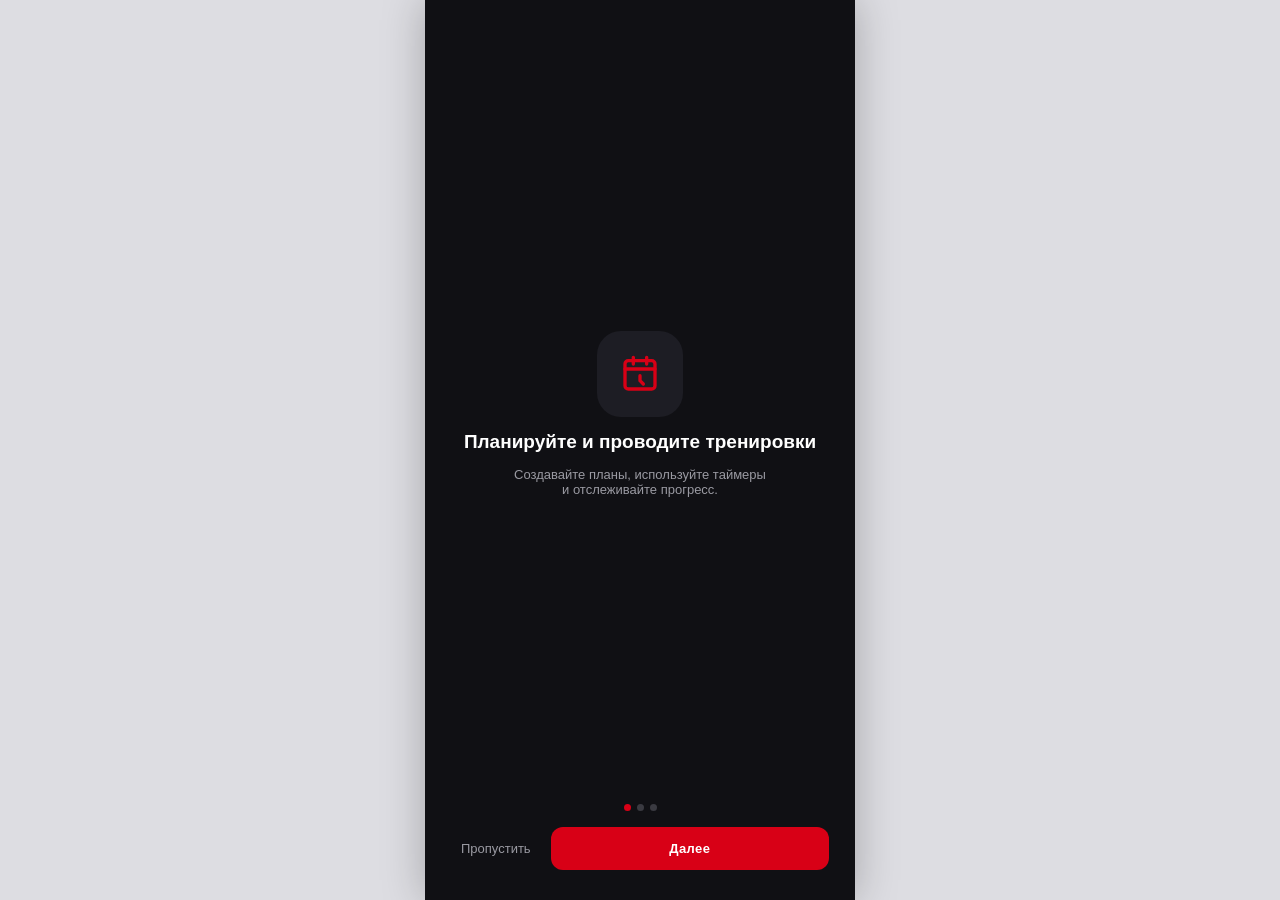
==== commit a0ec33ee: "Add files via upload" ====
--- a/index.html
+++ b/index.html
@@ -2,802 +2,470 @@
 <html lang="ru">
 <head>
 <meta charset="UTF-8">
-<meta name="viewport" content="width=device-width, initial-scale=1.0, viewport-fit=cover">
-<title>Дзюдо · Помощник тренера</title>
-<link rel="manifest" href="manifest.json">
-<link rel="apple-touch-icon" href="icon-192.png">
-<link rel="icon" href="[data-uri]">
-<meta name="theme-color" content="#17211a">
-<meta name="apple-mobile-web-app-capable" content="yes">
-<meta name="mobile-web-app-capable" content="yes">
-<meta name="apple-mobile-web-app-status-bar-style" content="black-translucent">
-<meta name="apple-mobile-web-app-title" content="Judo Coach">
-<link rel="stylesheet" href="styles.css">
+<meta name="viewport" content="width=device-width,initial-scale=1,viewport-fit=cover">
+<meta name="theme-color" content="#101014">
+<title>Judo Coach</title>
+<!-- JUDO COACH v2 — готовый файл. Дизайн по макету: чёрный/красный/белый.
+     Работает полностью офлайн (localStorage), без Firebase/Supabase/CDN. -->
+<style>
+:root{--red:#D80016;--red2:#B60012;--blk:#101014;--bg:#F2F2F4;--card:#FFF;--line:#E9E9EE;--gray:#8B8B94;--green:#22A559}
+*{margin:0;padding:0;box-sizing:border-box;-webkit-tap-highlight-color:transparent}
+body{font-family:-apple-system,'Segoe UI',Roboto,sans-serif;background:#DDDDE2;color:#17171C}
+button{font-family:inherit;border:0;background:none;cursor:pointer}
+.hidden{display:none!important}
+#app{max-width:430px;margin:0 auto;height:100dvh;position:relative;overflow:hidden;background:var(--bg);box-shadow:0 0 40px rgba(0,0,0,.25)}
+.screen{position:absolute;inset:0;display:none;flex-direction:column;overflow-y:auto;padding-bottom:96px}
+.screen.active{display:flex}
+.screen.dark{background:var(--blk);color:#fff}
+/* ---------- шапки ---------- */
+.top{display:flex;align-items:center;gap:10px;padding:14px 16px;position:sticky;top:0;z-index:5}
+.dark-top{background:var(--blk)}
+.light-top{background:#fff;border-bottom:1px solid var(--line)}
+.top b.tt{font-size:17px;font-weight:800;flex:1}
+.top-center{flex:1;text-align:center;line-height:1.2}
+.top-center b{font-size:15px}
+.top-center span{display:block;font-size:11px;color:var(--gray)}
+.icon-btn{width:40px;height:40px;border-radius:12px;display:grid;place-items:center;color:inherit}
+.icon-btn svg{width:22px;height:22px;stroke:currentColor;fill:none;stroke-width:2;stroke-linecap:round;stroke-linejoin:round}
+.icon-btn.red{color:var(--red);font-size:24px;font-weight:700}
+.logo{display:flex;align-items:center;gap:10px;flex:1}
+.kanji{background:#fff;color:#111;font-weight:800;padding:4px 6px;border-radius:6px;font-size:14px;line-height:1}
+.logo-t{font-size:19px;font-weight:800;letter-spacing:.5px}
+.logo-t .red{color:var(--red)}
+/* ---------- главный ---------- */
+.home-body{padding:6px 16px 20px}
+h2{font-size:20px;font-weight:800}
+.date{color:#9A9AA2;font-size:12px;margin:4px 0 14px}
+.hero{background:var(--red);border-radius:20px;padding:22px 18px;position:relative;overflow:hidden;text-align:center;color:#fff}
+.hero-kanji{position:absolute;right:-14px;top:-26px;font-size:110px;font-weight:800;color:rgba(0,0,0,.16);transform:rotate(12deg)}
+.hero-time{font-size:44px;font-weight:800}
+.hero-group{font-size:15px;font-weight:600;margin-top:2px}
+.hero-count{font-size:12px;opacity:.95;margin:6px 0 14px;display:flex;gap:6px;justify-content:center;align-items:center}
+.hero-count svg{width:14px;height:14px;stroke:#fff;fill:none;stroke-width:2}
+.btn{border-radius:12px;font-weight:700;font-size:13px;letter-spacing:.4px;padding:14px 18px;display:inline-flex;align-items:center;justify-content:center;gap:8px}
+.btn-white{background:#fff;color:#111;width:100%}
+.btn-red{background:var(--red);color:#fff}
+.btn-red:active{background:var(--red2)}
+.btn-ghost{background:#fff;border:1px solid var(--line);color:#333}
+.btn.big{width:100%;padding:16px;margin-top:14px}
+.sec-label{font-size:11px;font-weight:700;letter-spacing:.8px;color:var(--gray);margin:18px 2px 10px}
+.qa-grid{display:grid;grid-template-columns:1fr 1fr;gap:12px}
+.qa{background:#fff;border-radius:16px;padding:18px 10px;display:flex;flex-direction:column;align-items:center;gap:10px;color:#111;font-weight:600;font-size:13px}
+.qa svg{width:26px;height:26px;stroke:var(--red);fill:none;stroke-width:2;stroke-linecap:round;stroke-linejoin:round}
+/* ---------- тренировка ---------- */
+.train-body{padding:12px 16px 24px;display:flex;flex-direction:column;align-items:center}
+.t-head{width:100%;display:flex;justify-content:space-between;align-items:center}
+.t-block{color:var(--red);font-weight:800;letter-spacing:1px;font-size:14px}
+.t-count{color:var(--gray);font-size:12px}
+.t-sub{font-weight:800;font-size:15px;margin-top:8px}
+.t-time{font-size:64px;font-weight:800;letter-spacing:1px;margin:6px 0 4px;font-variant-numeric:tabular-nums}
+.ring-wrap{position:relative;width:210px;height:210px;margin:4px 0}
+.ring-wrap svg{transform:rotate(-90deg)}
+.ring-bg{stroke:#E4E4E9;stroke-width:10;fill:none}
+#ringProg{stroke:var(--red);stroke-width:10;fill:none;stroke-linecap:round;stroke-dasharray:628.3;transition:stroke-dashoffset .2s linear}
+.ring-btn{position:absolute;inset:0;margin:auto;width:84px;height:84px;border-radius:50%;background:var(--red);color:#fff;display:grid;place-items:center;box-shadow:0 8px 20px rgba(216,0,22,.35)}
+.ring-btn svg{width:30px;height:30px;fill:#fff}
+.t-phase{font-weight:800;letter-spacing:2px;color:var(--red);margin-top:2px}
+.t-phase.rest{color:var(--gray)}
+.segs{display:flex;gap:6px;margin:12px 0 6px}
+.seg{width:26px;height:5px;border-radius:3px;background:#DCDCE1}
+.seg.done{background:var(--red)}
+.seg.cur{background:var(--red);animation:pul 1s infinite}
+@keyframes pul{50%{opacity:.35}}
+.t-round{font-size:12px;color:var(--gray);margin-bottom:4px}
+.t-next{text-align:center;margin:10px 0 2px}
+.t-next span{font-size:12px;color:var(--gray);display:block}
+.t-next b{font-size:16px}
+.t-next div{font-size:13px;color:#444;margin-top:2px}
+.t-controls{display:flex;gap:10px;margin:16px 0 6px;width:100%}
+.t-controls .btn{flex:1;padding:13px 6px;font-size:12px}
+.qa-row{display:flex;gap:10px;width:100%;margin:8px 0 4px}
+.qa-s{flex:1;background:#fff;border:1px solid var(--line);border-radius:14px;padding:10px 4px;display:flex;flex-direction:column;align-items:center;gap:6px;font-size:10px;font-weight:600;color:#333}
+.qa-s svg{width:20px;height:20px;stroke:var(--red);fill:none;stroke-width:2;stroke-linecap:round;stroke-linejoin:round}
+.plan{width:100%;background:#fff;border-radius:16px;overflow:hidden;border:1px solid var(--line)}
+.plan-row{display:flex;align-items:center;gap:10px;padding:13px 14px;border-bottom:1px solid var(--line);font-size:13px}
+.plan-row:last-child{border-bottom:0}
+.plan-row .nm{flex:1;font-weight:600}
+.plan-row .mt{color:var(--gray);font-size:12px}
+.plan-row.cur{background:#FDECEE}
+.st{width:20px;height:20px;border-radius:50%;display:grid;place-items:center;font-size:10px;flex:none}
+.st.done,.st.cur{background:var(--red);color:#fff}
+.st.todo{border:2px solid #DCDCE1}
+/* ---------- списки ---------- */
+.search{display:flex;align-items:center;gap:8px;background:#fff;border:1px solid var(--line);border-radius:12px;padding:11px 12px;margin:10px 16px 12px;color:var(--gray)}
+.search svg{width:16px;height:16px;stroke:var(--gray);fill:none;stroke-width:2}
+.search input{border:0;outline:0;flex:1;font-size:14px}
+.chips{display:flex;gap:8px;margin:0 16px 14px}
+.chip{background:#fff;border:1px solid var(--line);border-radius:10px;padding:8px 14px;font-size:12px;font-weight:600;color:#333}
+.chip.on{background:var(--red);border-color:var(--red);color:#fff}
+.list{padding:0 16px}
+.ath{background:#fff;border-radius:16px;padding:12px;display:flex;align-items:center;gap:12px;margin-bottom:10px}
+.av{width:46px;height:46px;border-radius:50%;background:#EDEDF0;display:grid;place-items:center;font-weight:800;color:#555;font-size:15px;flex:none}
+.ath .inf{flex:1;display:flex;flex-direction:column}
+.ath .nm{font-weight:700;font-size:14px}
+.ath .mt{color:var(--gray);font-size:12px;margin-top:2px}
+.ath .right{display:flex;align-items:center;gap:8px}
+.pct{font-size:11px;color:var(--gray);font-weight:700}
+.pr{width:24px;height:24px;border-radius:50%;display:grid;place-items:center;font-size:12px;font-weight:800}
+.pr.in{background:#E7F6EC;color:var(--green);border:1px solid var(--green)}
+.pr.out{background:#FDECEE;color:var(--red);border:1px solid var(--red)}
+.pr.no{background:#F1F1F4;color:#9A9AA2;border:1px solid #D9D9DF}
+.empty{text-align:center;color:var(--gray);padding:30px 0;font-size:13px}
+/* ---------- карточка ---------- */
+.card-body{padding:14px 16px}
+.c-head{display:flex;gap:14px;align-items:center;background:#fff;border-radius:16px;padding:16px}
+.av-big{width:72px;height:72px;border-radius:50%;background:#EDEDF0;display:grid;place-items:center;font-weight:800;color:#555;font-size:24px;flex:none}
+.c-name{font-size:19px;font-weight:800}
+.c-meta{color:var(--gray);font-size:12px;margin:3px 0 8px}
+.badge{display:inline-flex;align-items:center;gap:6px;border-radius:8px;padding:5px 10px;font-size:11px;font-weight:700}
+.badge.g{background:#E7F6EC;color:var(--green)}
+.badge.r{background:#FDECEE;color:var(--red)}
+.badge.n{background:#F1F1F4;color:#777}
+.c-stats{display:grid;grid-template-columns:1fr 1fr 1fr;gap:10px;margin:12px 0}
+.c-stat{background:#fff;border-radius:14px;padding:12px 6px;text-align:center}
+.c-stat b{font-size:16px;display:block}
+.c-stat span{font-size:10px;color:var(--gray)}
+.menu{background:#fff;border-radius:16px;overflow:hidden;border:1px solid var(--line)}
+.mrow{display:flex;align-items:center;gap:12px;padding:14px;border-bottom:1px solid var(--line);font-size:14px;font-weight:600;width:100%;text-align:left;color:#17171C}
+.mrow:last-child{border-bottom:0}
+.mrow svg{width:20px;height:20px;stroke:#333;fill:none;stroke-width:2;stroke-linecap:round;stroke-linejoin:round}
+.mrow .chev{margin-left:auto;color:#C2C2C9;font-size:18px}
+/* ---------- ещё / PRO ---------- */
+.pro-card{background:#26262B;color:#fff;border-radius:16px;padding:16px;margin:14px 16px}
+.pro-card h4{font-size:13px;letter-spacing:.5px;display:flex;justify-content:space-between;align-items:center}
+.pro-card h4 i{background:#F5B301;color:#111;border-radius:6px;padding:2px 8px;font-style:normal;font-size:10px;font-weight:800}
+.pro-card li{list-style:none;font-size:12px;margin:9px 0;color:#DDD}
+.pro-card li::before{content:'✦';color:var(--red);margin-right:8px}
+/* ---------- навигация ---------- */
+#nav{position:absolute;bottom:0;left:0;right:0;height:78px;background:#0D0D10;display:flex;padding-bottom:10px;z-index:10}
+#nav button{flex:1;display:flex;flex-direction:column;align-items:center;justify-content:center;gap:4px;color:#7A7A82;font-size:10px;font-weight:600}
+#nav button.on{color:var(--red)}
+#nav svg{width:22px;height:22px;stroke:currentColor;fill:none;stroke-width:2;stroke-linecap:round;stroke-linejoin:round}
+/* ---------- онбординг / модалка / тост ---------- */
+.onboard{position:absolute;inset:0;background:var(--blk);color:#fff;z-index:50;display:flex;flex-direction:column;padding:40px 26px 30px}
+.ob-slide{display:none;flex:1;flex-direction:column;align-items:center;justify-content:center;text-align:center;gap:14px}
+.ob-slide.active{display:flex}
+.ob-ico{width:86px;height:86px;border-radius:24px;background:#1D1D24;display:grid;place-items:center}
+.ob-ico svg{width:40px;height:40px;stroke:var(--red);fill:none;stroke-width:2;stroke-linecap:round;stroke-linejoin:round}
+.ob-slide h3{font-size:19px;font-weight:800}
+.ob-slide p{font-size:13px;color:#9A9AA2;max-width:260px}
+.ob-dots{display:flex;gap:6px;justify-content:center;margin:16px 0}
+.ob-dots i{width:7px;height:7px;border-radius:50%;background:#3A3A41}
+.ob-dots i.on{background:var(--red)}
+.ob-btns{display:flex;gap:10px;align-items:center}
+.ob-btns .btn-red{flex:1}
+#obSkip{color:#9A9AA2;font-size:13px;padding:10px}
+.modal{position:absolute;inset:0;background:rgba(0,0,0,.45);display:flex;align-items:flex-end;z-index:60}
+.sheet{background:#fff;width:100%;border-radius:20px 20px 0 0;padding:16px 16px 26px;max-height:82%;overflow-y:auto}
+.sheet-h{display:flex;justify-content:space-between;align-items:center;margin-bottom:12px}
+.sheet-h b{font-size:16px}
+.sheet textarea{width:100%;border:1px solid var(--line);border-radius:12px;padding:12px;font-size:14px;font-family:inherit;resize:vertical;margin-bottom:10px}
+.note-item{background:#F7F7F9;border-radius:12px;padding:10px 12px;font-size:13px;margin-top:8px;display:flex;gap:8px}
+.note-item .del{color:var(--red);font-weight:800}
+.sch-row{display:flex;justify-content:space-between;padding:12px 4px;border-bottom:1px solid var(--line);font-size:14px}
+#toast{position:absolute;bottom:92px;left:50%;transform:translateX(-50%);background:#111;color:#fff;padding:10px 16px;border-radius:12px;font-size:12px;z-index:70;opacity:0;pointer-events:none;transition:opacity .25s;white-space:nowrap}
+#toast.show{opacity:1}
+</style>
 </head>
 <body>
-<a href="#main-content" class="skip-link">Перейти к содержимому</a>
-<div id="jc-onboarding" class="jc-onboarding" role="dialog" aria-modal="true" aria-labelledby="jc-ob-title" hidden>
-  <div class="jc-ob-sheet">
-    <div class="jc-ob-brand"><span class="kanji">柔道</span><strong>JUDO COACH</strong></div>
-    <div class="jc-ob-progress"><span class="active"></span><span></span><span></span></div>
-    <div class="jc-ob-slide active" data-ob="0"><div class="jc-ob-icon">🥋</div><h2 id="jc-ob-title">Всё нужное тренеру — под рукой</h2><p>Планируйте занятие, отмечайте спортсменов и запускайте тренировку без лишних экранов.</p></div>
-    <div class="jc-ob-slide" data-ob="1"><div class="jc-ob-icon">⏱</div><h2>Тренировка — в один тап</h2><p>Группа → присутствие → таймер → заметка. Можно работать одной рукой прямо в зале.</p></div>
-    <div class="jc-ob-slide" data-ob="2"><div class="jc-ob-icon">👥</div><h2>Данные остаются с вами</h2><p>Начните без регистрации. Аккаунт нужен только для облачной синхронизации и переноса данных.</p></div>
-    <div class="jc-ob-actions"><button type="button" class="btn ghost" id="jc-ob-skip">Пропустить</button><button type="button" class="btn" id="jc-ob-next">Далее</button></div>
+<div id="app">
+
+<!-- ОНБОРДИНГ -->
+<div id="onboard" class="onboard hidden">
+  <div class="ob-slide active"><div class="ob-ico"><svg viewBox="0 0 24 24"><rect x="3" y="4" width="18" height="17" rx="2"/><path d="M8 2v4M16 2v4M3 9h18"/><path d="M12 13v3l2 2"/></svg></div><h3>Планируйте и проводите тренировки</h3><p>Создавайте планы, используйте таймеры и отслеживайте прогресс.</p></div>
+  <div class="ob-slide"><div class="ob-ico"><svg viewBox="0 0 24 24"><path d="M8 11a3 3 0 1 0 0-6 3 3 0 0 0 0 6z"/><path d="M2 20v-1a6 6 0 0 1 12 0v1"/><path d="M16 11a3 3 0 1 0-2-5.2"/><path d="M22 20v-1a5 5 0 0 0-4-4.9"/></svg></div><h3>Управляйте спортсменами</h3><p>Удобные карточки, посещаемость, тесты СФП и результаты.</p></div>
+  <div class="ob-slide"><div class="ob-ico"><svg viewBox="0 0 24 24"><path d="M4 19.5A2.5 2.5 0 0 1 6.5 17H20V2H6.5A2.5 2.5 0 0 0 4 4.5z"/><path d="M4 19.5A2.5 2.5 0 0 0 6.5 22H20v-5"/></svg></div><h3>Техника и видео</h3><p>Библиотека приёмов, видео, терминология и многое другое.</p></div>
+  <div class="ob-dots"><i class="on"></i><i></i><i></i></div>
+  <div class="ob-btns"><button id="obSkip">Пропустить</button><button id="obNext" class="btn btn-red">Далее</button></div>
+</div>
+
+<!-- СЕГОДНЯ -->
+<section id="scr-home" class="screen dark active">
+  <header class="top dark-top">
+    <div class="logo"><span class="kanji">柔道</span><div class="logo-t"><span class="red">JUDO</span> COACH</div></div>
+    <button class="icon-btn" id="bellBtn"><svg viewBox="0 0 24 24"><path d="M18 8a6 6 0 0 0-12 0c0 7-3 9-3 9h18s-3-2-3-9"/><path d="M13.7 21a2 2 0 0 1-3.4 0"/></svg></button>
+  </header>
+  <div class="home-body">
+    <h2 id="greet">Добрый день, тренер!</h2>
+    <div class="date" id="dateLine"></div>
+    <div class="hero">
+      <div class="hero-kanji">柔道</div>
+      <div class="hero-time">18:00</div>
+      <div class="hero-group">Группа 10–12 лет</div>
+      <div class="hero-count"><svg viewBox="0 0 24 24"><path d="M8 11a3 3 0 1 0 0-6 3 3 0 0 0 0 6z"/><path d="M2 20v-1a6 6 0 0 1 12 0v1"/></svg><span id="athCount">18 спортсменов</span></div>
+      <button class="btn btn-white" id="startBtn">НАЧАТЬ ТРЕНИРОВКУ ▶</button>
+    </div>
+    <div class="sec-label">БЫСТРЫЕ ДЕЙСТВИЯ</div>
+    <div class="qa-grid">
+      <button class="qa" id="qaSched"><svg viewBox="0 0 24 24"><rect x="3" y="4" width="18" height="17" rx="2"/><path d="M8 2v4M16 2v4M3 9h18"/></svg>Расписание</button>
+      <button class="qa" id="qaAth"><svg viewBox="0 0 24 24"><path d="M8 11a3 3 0 1 0 0-6 3 3 0 0 0 0 6z"/><path d="M2 20v-1a6 6 0 0 1 12 0v1"/><path d="M16 11a3 3 0 1 0-2-5.2"/><path d="M22 20v-1a5 5 0 0 0-4-4.9"/></svg>Спортсмены</button>
+      <button class="qa" id="qaTimer"><svg viewBox="0 0 24 24"><circle cx="12" cy="14" r="7"/><path d="M12 7V4M9 4h6M12 14l3-3"/></svg>Таймер</button>
+      <button class="qa" id="qaNote"><svg viewBox="0 0 24 24"><path d="M12 1a3 3 0 0 0-3 3v8a3 3 0 0 0 6 0V4a3 3 0 0 0-3-3z"/><path d="M19 10v2a7 7 0 0 1-14 0v-2"/><path d="M12 19v4"/></svg>Быстрая заметка</button>
+    </div>
   </div>
+</section>
+
+<!-- ТРЕНИРОВКА -->
+<section id="scr-train" class="screen">
+  <header class="top light-top">
+    <button class="icon-btn" id="trainBack"><svg viewBox="0 0 24 24"><path d="M15 18l-6-6 6-6"/></svg></button>
+    <div class="top-center"><b>Тренировка</b><span>Группа 10–12 лет</span></div>
+    <button class="icon-btn">⋮</button>
+  </header>
+  <div class="train-body">
+    <div class="t-head"><span class="t-block" id="tBlock">РАЗМИНКА</span><span class="t-count" id="tCount">1 из 6</span></div>
+    <div class="t-sub hidden" id="tSub">3 × 30 сек</div>
+    <div class="t-time" id="tTime">05:00</div>
+    <div class="ring-wrap">
+      <svg width="210" height="210" viewBox="0 0 220 220"><circle class="ring-bg" cx="110" cy="110" r="100"/><circle id="ringProg" cx="110" cy="110" r="100"/></svg>
+      <button class="ring-btn" id="playBtn"></button>
+    </div>
+    <div class="t-phase hidden" id="tPhase">РАБОТА</div>
+    <div class="segs hidden" id="tSegs"></div>
+    <div class="t-round hidden" id="tRound">Круг 1 из 3</div>
+    <div class="t-next" id="tNext"><span>Следующее</span><b id="tNextName">Учикоми</b><div id="tNextMeta">3 × 30 сек</div></div>
+    <div class="t-controls">
+      <button class="btn btn-ghost" id="prevBtn">‹ НАЗАД</button>
+      <button class="btn btn-red" id="pauseBtn">▶ СТАРТ</button>
+      <button class="btn btn-ghost" id="nextBtn">ДАЛЕЕ ›</button>
+    </div>
+    <div class="qa-row">
+      <button class="qa-s" id="qAth"><svg viewBox="0 0 24 24"><path d="M8 11a3 3 0 1 0 0-6 3 3 0 0 0 0 6z"/><path d="M2 20v-1a6 6 0 0 1 12 0v1"/></svg>Ученики</button>
+      <button class="qa-s" id="qTimer"><svg viewBox="0 0 24 24"><circle cx="12" cy="14" r="7"/><path d="M12 7V4M9 4h6"/></svg>Таймер</button>
+      <button class="qa-s" id="qVideo"><svg viewBox="0 0 24 24"><rect x="2" y="6" width="13" height="12" rx="2"/><path d="M22 8l-7 4 7 4z"/></svg>Видео</button>
+      <button class="qa-s" id="qNote"><svg viewBox="0 0 24 24"><path d="M12 1a3 3 0 0 0-3 3v8a3 3 0 0 0 6 0V4a3 3 0 0 0-3-3z"/><path d="M19 10v2a7 7 0 0 1-14 0v-2"/></svg>Заметка</button>
+    </div>
+    <div class="sec-label">ПЛАН ТРЕНИРОВКИ</div>
+    <div class="plan" id="planList"></div>
+    <button class="btn btn-red big" id="finishBtn">ЗАВЕРШИТЬ ТРЕНИРОВКУ</button>
+  </div>
+</section>
+
+<!-- СПОРТСМЕНЫ -->
+<section id="scr-ath" class="screen">
+  <header class="top light-top"><b class="tt">Спортсмены</b><button class="icon-btn red" id="addAth">+</button></header>
+  <div class="search"><svg viewBox="0 0 24 24"><circle cx="11" cy="11" r="7"/><path d="M21 21l-4-4"/></svg><input id="athSearch" placeholder="Поиск спортсмена"></div>
+  <div class="chips" data-s="ath"><button class="chip on" data-f="all">Все</button><button class="chip" data-f="group">Моя группа</button><button class="chip" data-f="present">Присутствуют</button></div>
+  <div class="list" id="athList"></div>
+</section>
+
+<!-- КАРТОЧКА -->
+<section id="scr-card" class="screen">
+  <header class="top light-top">
+    <button class="icon-btn" id="cardBack"><svg viewBox="0 0 24 24"><path d="M15 18l-6-6 6-6"/></svg></button>
+    <span style="flex:1"></span>
+    <button class="icon-btn" id="starBtn" style="color:#C2C2C9"><svg viewBox="0 0 24 24"><path d="M12 2l3 6.6 7 .9-5 4.9 1.2 7-6.2-3.6-6.2 3.6 1.2-7-5-4.9 7-.9z"/></svg></button>
+  </header>
+  <div class="card-body">
+    <div class="c-head"><span class="av-big" id="cAv">АИ</span><div><div class="c-name" id="cName">—</div><div class="c-meta" id="cMeta">—</div><span class="badge g" id="cBadge">Присутствует</span></div></div>
+    <div class="c-stats">
+      <div class="c-stat"><b id="cTrain">0</b><span>тренировок</span></div>
+      <div class="c-stat"><b id="cPct">0%</b><span>посещаемость</span></div>
+      <div class="c-stat"><b id="cWeight">0 кг</b><span>вес</span></div>
+    </div>
+    <div class="menu">
+      <button class="mrow" data-m="Посещаемость"><svg viewBox="0 0 24 24"><rect x="3" y="4" width="18" height="17" rx="2"/><path d="M9 12l2 2 4-4"/></svg>Посещаемость<span class="chev">›</span></button>
+      <button class="mrow" data-m="Тренировки"><svg viewBox="0 0 24 24"><rect x="3" y="4" width="18" height="17" rx="2"/><path d="M8 2v4M16 2v4"/></svg>Тренировки<span class="chev">›</span></button>
+      <button class="mrow" data-m="СФП (тесты)"><svg viewBox="0 0 24 24"><path d="M4 20l4-1 11-11-3-3L5 16z"/></svg>СФП (тесты)<span class="chev">›</span></button>
+      <button class="mrow" data-m="Экзамены"><svg viewBox="0 0 24 24"><path d="M14 2H6a2 2 0 0 0-2 2v16a2 2 0 0 0 2 2h12a2 2 0 0 0 2-2V8z"/><path d="M14 2v6h6"/></svg>Экзамены<span class="chev">›</span></button>
+      <button class="mrow" data-m="Соревнования"><svg viewBox="0 0 24 24"><path d="M8 21h8M12 17v4M7 4h10v5a5 5 0 0 1-10 0z"/><path d="M7 6H4a3 3 0 0 0 3 5M17 6h3a3 3 0 0 1-3 5"/></svg>Соревнования<span class="chev">›</span></button>
+      <button class="mrow" data-m="Заметки"><svg viewBox="0 0 24 24"><path d="M14 2H6a2 2 0 0 0-2 2v16a2 2 0 0 0 2 2h12a2 2 0 0 0 2-2V8z"/><path d="M14 2v6h6M9 13h6M9 17h4"/></svg>Заметки<span class="chev">›</span></button>
+    </div>
+    <button class="btn btn-red big" id="editBtn">РЕДАКТИРОВАТЬ</button>
+  </div>
+</section>
+
+<!-- ТЕХНИКА -->
+<section id="scr-tech" class="screen">
+  <header class="top light-top"><b class="tt">Техника</b></header>
+  <div class="search"><svg viewBox="0 0 24 24"><circle cx="11" cy="11" r="7"/><path d="M21 21l-4-4"/></svg><input id="techSearch" placeholder="Поиск техники"></div>
+  <div class="chips" data-s="tech"><button class="chip on" data-f="all">Все</button><button class="chip" data-f="throws">Броски</button><button class="chip" data-f="holds">Удержания</button><button class="chip" data-f="comb">Болевые</button></div>
+  <div class="list" id="techList"></div>
+</section>
+
+<!-- ЕЩЁ -->
+<section id="scr-more" class="screen">
+  <header class="top light-top"><b class="tt">Ещё</b></header>
+  <div class="pro-card">
+    <h4>PRO — ДОПОЛНИТЕЛЬНЫЕ ВОЗМОЖНОСТИ <i>PRO</i></h4>
+    <li>Расширенная аналитика и отчёты</li>
+    <li>Дополнительные шаблоны тренировок</li>
+    <li>Экспорт в Excel / PDF</li>
+    <li>Облачное хранилище и синхронизация</li>
+    <li>Приоритетная поддержка</li>
+  </div>
+  <div class="menu" style="margin:0 16px">
+    <button class="mrow" id="expBtn"><svg viewBox="0 0 24 24"><path d="M12 3v12M7 10l5 5 5-5"/><path d="M4 21h16"/></svg>Экспорт данных<span class="chev">›</span></button>
+    <button class="mrow" id="impBtn"><svg viewBox="0 0 24 24"><path d="M12 15V3M7 8l5-5 5 5"/><path d="M4 21h16"/></svg>Импорт данных<span class="chev">›</span></button>
+    <button class="mrow" id="schBtn"><svg viewBox="0 0 24 24"><rect x="3" y="4" width="18" height="17" rx="2"/><path d="M8 2v4M16 2v4M3 9h18"/></svg>Расписание<span class="chev">›</span></button>
+    <button class="mrow" id="rulesBtn"><svg viewBox="0 0 24 24"><path d="M4 19.5A2.5 2.5 0 0 1 6.5 17H20V2H6.5A2.5 2.5 0 0 0 4 4.5z"/></svg>Правила ФДР<span class="chev">›</span></button>
+    <button class="mrow" id="aboutBtn"><svg viewBox="0 0 24 24"><circle cx="12" cy="12" r="9"/><path d="M12 8h.01M12 11v5"/></svg>О приложении<span class="chev">›</span></button>
+  </div>
+  <input type="file" id="impFile" accept=".json" class="hidden">
+</section>
+
+<!-- НАВИГАЦИЯ -->
+<nav id="nav">
+  <button data-go="home" class="on"><svg viewBox="0 0 24 24"><path d="M3 11l9-8 9 8v10a2 2 0 0 1-2 2h-4v-8h-6v8H5a2 2 0 0 1-2-2z"/></svg>Сегодня</button>
+  <button data-go="train"><svg viewBox="0 0 24 24"><circle cx="12" cy="14" r="7"/><path d="M12 7V4M9 4h6M12 14l3-3"/></svg>Тренировка</button>
+  <button data-go="ath"><svg viewBox="0 0 24 24"><path d="M8 11a3 3 0 1 0 0-6 3 3 0 0 0 0 6z"/><path d="M2 20v-1a6 6 0 0 1 12 0v1"/><path d="M16 11a3 3 0 1 0-2-5.2"/><path d="M22 20v-1a5 5 0 0 0-4-4.9"/></svg>Спортсмены</button>
+  <button data-go="tech"><svg viewBox="0 0 24 24"><path d="M4 19.5A2.5 2.5 0 0 1 6.5 17H20V2H6.5A2.5 2.5 0 0 0 4 4.5z"/><path d="M4 19.5A2.5 2.5 0 0 0 6.5 22H20v-5"/></svg>Техника</button>
+  <button data-go="more"><svg viewBox="0 0 24 24"><path d="M4 12h2M9 12h2M14 12h2M19 12h2"/></svg>Ещё</button>
+</nav>
+
+<div id="modal" class="modal hidden"><div class="sheet"><div class="sheet-h"><b id="mTitle"></b><button class="icon-btn" id="mClose">✕</button></div><div id="mBody"></div></div></div>
+<div id="toast"></div>
 </div>
-<div class="app" id="main-content">
-
-  <div class="header" role="banner" style="display:flex;align-items:center;justify-content:space-between;gap:8px;">
-    <div style="min-width:0;">
-      <div class="kanji" aria-hidden="true">柔道</div>
-      <div class="sub">Помощник тренера</div>
-    </div>
-    <div style="display:flex;align-items:center;gap:6px;flex-shrink:1;min-width:0;">
-      <span id="net-status-badge" style="display:flex;align-items:center;gap:4px;font-size:11px;font-weight:600;padding:5px 8px;border-radius:20px;background:var(--ok);color:#fff;white-space:nowrap;flex-shrink:1;min-width:0;overflow:hidden;text-overflow:ellipsis;">🟢 Онлайн</span>
-      <button id="sos-btn" title="Экстренная связь с родителями" style="flex-shrink:0;width:38px;height:38px;border-radius:50%;background:var(--belt-red);color:#fff;border:none;font-size:15px;font-weight:700;cursor:pointer;padding:0;">SOS</button>
-    </div>
-  </div>
-
-  <!-- Supabase Cloud: email/password + personal cloud data -->
-  <section class="card jc-auth-card" id="main-auth-card" style="margin:12px 16px 12px;padding:14px;">
-    <div class="jc-auth-head">
-      <div>
-        <div style="font-weight:800;font-size:17px;">☁️ Judo Coach Cloud</div>
-        <div id="main-auth-status" class="jc-auth-status">Вход и регистрация · email + пароль</div>
-      </div>
-      <span id="main-auth-role" class="jc-role-badge" style="display:none;" hidden></span>
-    </div>
-
-    <div id="auth-logged-out">
-      <div class="jc-auth-tabs">
-        <button type="button" class="jc-auth-tab active" id="auth-tab-login">Войти</button>
-        <button type="button" class="jc-auth-tab" id="auth-tab-register">Создать аккаунт</button>
-      </div>
-
-      <form id="auth-login-form" class="jc-auth-form">
-        <label>Электронная почта
-          <input id="auth-login-email" type="email" autocomplete="email" required placeholder="you@example.com">
-        </label>
-        <label>Пароль
-          <input id="auth-login-password" type="password" autocomplete="current-password" required minlength="6" placeholder="••••••••">
-        </label>
-        <button class="btn" type="submit">🔐 Войти</button>
-        <button class="jc-link-btn" type="button" id="auth-reset-password">Забыли пароль?</button>
-      </form>
-
-      <form id="auth-register-form" class="jc-auth-form" style="display:none;">
-        <label>Ваше имя
-          <input id="auth-register-name" type="text" autocomplete="name" required placeholder="Имя и фамилия">
-        </label>
-        <label>Электронная почта
-          <input id="auth-register-email" type="email" autocomplete="email" required placeholder="you@example.com">
-        </label>
-        <label>Пароль
-          <input id="auth-register-password" type="password" autocomplete="new-password" required minlength="6" placeholder="Не менее 6 символов">
-        </label>
-        <label>Повторите пароль
-          <input id="auth-register-password2" type="password" autocomplete="new-password" required minlength="6" placeholder="Повторите пароль">
-        </label>
-
-        <button class="btn" type="submit">🚀 Создать аккаунт</button>
-        <div class="jc-auth-status">Данные каждого аккаунта хранятся отдельно и видны только ему.</div>
-      </form>
-
-      <div id="auth-message" class="jc-auth-message" role="status" aria-live="polite"></div>
-    </div>
-
-    <div id="auth-logged-in" style="display:none;">
-      <div id="main-auth-user" class="jc-auth-user"></div>
-      <div id="main-auth-club" class="jc-auth-status"></div>
-      <div id="main-auth-actions" class="jc-auth-actions">
-        <button class="btn small" id="main-firebase-sync" type="button">☁️ Синхронизировать</button>
-        <button class="btn ghost small" id="main-firebase-signout" type="button">Выйти</button>
-      </div>
-      <div id="auth-migration-password" class="jc-first-club" style="display:none;margin-top:10px;">
-        <div class="jc-first-club-title">🔑 Завершить переход на email + пароль</div>
-        <div class="jc-auth-status">Если этот аккаунт раньше входил через Google, можно один раз задать пароль. После этого вход в Judo Coach будет выполняться только по email и паролю.</div>
-        <div class="jc-auth-form" style="margin-top:8px;">
-          <input id="auth-migration-password-input" type="password" minlength="6" placeholder="Новый пароль">
-          <input id="auth-migration-password2" type="password" minlength="6" placeholder="Повторите пароль">
-          <button class="btn small" id="auth-migration-password-btn" type="button">Сохранить пароль</button>
-        </div>
-      </div>
-    </div>
-  </section>
-
-  <!-- Блоки ниже (облако, экспорт/импорт, телеграм-канал) показываются внутри раздела "Ещё" -->
-  <div id="legacy-more-content" style="display:none;">
-  <div class="backup-bar">
-    <button class="btn ghost small" id="export-btn">📤 Экспорт всех данных</button>
-    <button class="btn ghost small" id="import-btn">📥 Импорт из файла</button>
-    <input type="file" id="import-file" accept="application/json" style="display:none;">
-  </div>
-  <div class="offline-note">Данные хранятся локально на этом телефоне и работают без интернета. При каждом нажатии «Сохранить день» в «Загрузки» автоматически добавляется файл-копия — можно почистить старые вручную, когда накопится много.</div>
-
-  <div class="card" id="cloud-card" style="margin:0 16px 12px;">
-    <h3 class="section-title">☁️ Облако · Supabase</h3>
-    <div id="cloud-setup" style="display:none;"></div>
-    <div id="cloud-actions" style="display:flex;flex-direction:column;gap:8px;margin-top:8px;">
-      <button class="btn small" id="firebase-signin" style="display:none;">🔐 Войти в Judo Coach</button>
-      <div id="cloud-signed-in" style="display:none;flex-direction:column;gap:8px;">
-        <div id="cloud-account" style="font-size:13px;font-weight:600;"></div>
-        <div id="cloud-status" style="font-size:12.5px;color:var(--dim);">Не синхронизировано</div>
-        <div id="cloud-sync-badge" style="font-size:12px;color:var(--dim);">⚪ Локальный кэш</div>
-        <div style="font-size:12.5px;color:var(--dim);">Личные данные пользователя хранятся на сервере Supabase и привязаны к его аккаунту. Локальная копия используется только как офлайн-кэш.</div>
-        <button class="btn small" id="firebase-upload">☁️⬆️ Синхронизировать сейчас</button>
-        <button class="btn ghost small" id="firebase-download">☁️⬇️ Загрузить с сервера</button>
-        <button class="btn ghost small" id="firebase-signout">🚪 Выйти из аккаунта</button>
-      </div>
-    </div>
-  </div>
-
-  <a id="telegram-channel-link" href="#" target="_blank" rel="noopener" class="card" style="margin:0 16px 12px;padding:0;overflow:hidden;display:block;text-decoration:none;color:inherit;">
-    <div style="display:flex;align-items:center;gap:12px;padding:12px;">
-      <img src="[data-uri]" alt="Записки тренера" style="width:64px;height:64px;border-radius:10px;object-fit:cover;flex-shrink:0;">
-      <div style="flex:1;">
-        <div style="font-weight:600;font-size:15px;margin-bottom:2px;">📝 Записки тренера</div>
-        <div style="font-size:12.5px;color:var(--dim);">Мой Telegram-канал — переходите и подписывайтесь</div>
-      </div>
-      <span style="font-size:20px;color:var(--dim);">›</span>
-    </div>
-  </a>
-  <div id="backup-reminder" style="display:none;margin:0 16px 10px;padding:10px 12px;border-radius:10px;background:var(--belt-red);color:#fff;font-size:13px;"></div>
-  <div id="pwa-update-banner" style="display:none;margin:0 16px 10px;padding:10px 12px;border-radius:10px;background:var(--navy,var(--ok));color:#fff;font-size:13px;display:none;align-items:center;justify-content:space-between;gap:10px;">
-    <span>🔄 Доступна новая версия приложения</span>
-    <button id="pwa-update-btn" style="background:#fff;color:var(--navy,#111);border:none;border-radius:8px;padding:6px 12px;font-weight:600;font-size:12.5px;cursor:pointer;white-space:nowrap;">Обновить</button>
-  </div>
-  </div>
-  <!-- /legacy-more-content -->
-
-  <div style="display:flex;gap:8px;align-items:center;margin:0 0 10px;">
-    <button class="btn ghost small" id="theme-toggle" style="white-space:nowrap;">🌓 Тема</button>
-  </div>
-
-<div class="tabs legacy-tabs">
-    <div class="tab active" data-tab="today">Сегодня</div>
-    <div class="tab" data-tab="rules-pdf">Правила ФДР</div>
-    <div class="tab" data-tab="timers">Таймеры</div>
-    <div class="tab" data-tab="roster">Ученики</div>
-    <div class="tab" data-tab="library">Библиотека</div>
-    <div class="tab" data-tab="stats">Статистика</div>
-    <div class="tab" data-tab="exams">Экзамены</div>
-    <div class="tab" data-tab="ofp">СФП</div>
-    <div class="tab" data-tab="competitions">Соревнования</div>
-    <div class="tab" data-tab="constructor">Конструктор</div>
-    <div class="tab" data-tab="more">Ещё</div>
-  </div>
-
-  <!-- ГЛАВНЫЙ ЭКРАН "СЕГОДНЯ" -->
-  <div class="panel active" id="panel-today">
-    <div class="today-hero">
-      <div class="t-date" id="today-date-str">—</div>
-      <div class="t-title" id="today-title-str">Добро пожаловать</div>
-      <div style="display:flex;gap:8px;flex-wrap:wrap;">
-        <button class="btn gold small" id="today-start-training">▶ Начать тренировку</button>
-        <button class="btn secondary small" id="today-open-timer">⏱ Таймер</button>
-      </div>
-    </div>
-
-    <div class="quick-grid" aria-label="Быстрые действия">
-      <div class="quick-item" id="quick-calendar" role="button" tabindex="0"><span class="q-ic">📅</span><span class="q-lbl">Расписание</span></div>
-      <div class="quick-item" id="quick-roster" role="button" tabindex="0"><span class="q-ic">👥</span><span class="q-lbl">Спортсмены</span></div>
-      <div class="quick-item" id="quick-timer" role="button" tabindex="0"><span class="q-ic">⏱</span><span class="q-lbl">Таймер</span></div>
-      <div class="quick-item" id="quick-note" role="button" tabindex="0"><span class="q-ic">🎙</span><span class="q-lbl">Заметка</span></div>
-    </div>
-
-    <div class="today-section-title">Календарь</div>
-    <div class="card">
-      <div class="cal-head">
-        <div class="month" id="cal-month">—</div>
-        <div class="cal-nav">
-          <button id="prev-month">‹</button>
-          <button id="today-btn">•</button>
-          <button id="next-month">›</button>
-        </div>
-      </div>
-      <div class="cal-grid" id="cal-dow"></div>
-      <div class="cal-grid" id="cal-grid"></div>
-      <div class="cal-legend">
-        <span><i style="background:var(--gold)"></i>запланирована</span>
-        <span><i style="background:var(--ok)"></i>проведена</span>
-        <span><i style="background:var(--belt-red)"></i>отменена</span>
-      </div>
-    </div>
-
-    <div class="card">
-      <div class="plan-date" id="plan-date">Выберите день</div>
-      <div id="sessions-container"></div>
-      <div class="actions">
-        <button class="btn" id="add-session">➕ Добавить тренировку на этот день</button>
-        <button class="btn secondary" id="save-day">Сохранить день</button>
-        <button class="btn danger" id="clear-day">🗑 Очистить день</button>
-        <button class="btn ghost" id="copy-next-week">📅 Скопировать на след. неделю</button>
-        <button class="btn ghost" id="print-day-pdf">🖨️ Печать / PDF (этот день)</button>
-        </div>
-    </div>
-
-    <div class="card">
-      <h3 class="section-title">🎙 Быстрая голосовая заметка</h3>
-      <div style="display:flex;gap:8px;align-items:flex-start;">
-        <textarea id="today-quick-note" rows="2" placeholder="Заметка на сегодня (сохраняется автоматически)..." style="width:100%;flex:1;"></textarea>
-        <button id="voice-note-btn" title="Надиктовать заметку" style="flex-shrink:0;width:44px;height:44px;border-radius:50%;background:var(--navy,var(--belt-red));color:#fff;border:none;font-size:18px;cursor:pointer;">🎙</button>
-      </div>
-      <div id="voice-note-status" style="font-size:11.5px;color:var(--dim);margin-top:4px;"></div>
-    </div>
-
-    <div class="today-section-title">Сегодняшняя тренировка</div>
-    <div class="card" id="training-intelligence-card">
-      <h3 class="section-title">🎯 Тренировочные задачи</h3>
-      <div id="training-intelligence-list"></div>
-    </div>
-
-    <div class="card" id="today-session-card">
-      <div style="color:var(--dim);font-size:13.5px;">Загрузка…</div>
-    </div>
-
-    <div class="today-section-title">Последние видео</div>
-    <div class="mini-row" id="today-recent-videos"></div>
-
-    <div id="today-next-comp-wrap" style="display:none;">
-      <div class="today-section-title">Ближайшее соревнование</div>
-      <div class="card" id="today-next-comp"></div>
-    </div>
-  </div>
-
-  <!-- ПРАВИЛА ФДР (полный PDF) -->
-  <div class="panel" id="panel-rules-pdf">
-    <div class="card" style="padding:10px;">
-      <div style="display:flex;justify-content:space-between;align-items:center;margin-bottom:8px;flex-wrap:wrap;gap:8px;">
-        <h3 class="section-title" style="margin:0;">Судейские правила МФД — полный текст</h3>
-        <a href="pravila-mfd.pdf" target="_blank" class="btn small ghost" style="text-decoration:none;">↗ Открыть отдельно</a>
-      </div>
-      <div id="rules-pdf-holder" style="width:100%;min-height:72vh;border-radius:10px;overflow:auto;border:1px solid var(--line);background:var(--surface-2,var(--card));"></div>
-      <div style="display:flex;justify-content:space-between;align-items:center;margin-top:8px;gap:8px;">
-        <button id="rules-pdf-prev" class="btn small secondary" type="button">← Назад</button>
-        <span id="rules-pdf-page-label" class="empty-hint" style="margin:0;">Загрузка…</span>
-        <button id="rules-pdf-next" class="btn small secondary" type="button">Вперёд →</button>
-      </div>
-    </div>
-  </div>
-
-  <!-- TIMERS -->
-  <div class="panel" id="panel-timers">
-    <div class="card">
-      <label style="display:flex;align-items:center;gap:8px;margin-bottom:10px;">
-        <input type="checkbox" id="voice-toggle" style="width:20px;height:20px;">
-        <span>🔊 Голосовые команды («Хаджиме», «Матэ», «Соремадэ»)</span>
-      </label>
-      <div class="timer-tabs">
-        <div class="timer-tab active" data-t="tabata">Табата</div>
-        <div class="timer-tab" data-t="countdown">Отсчёт</div>
-        <div class="timer-tab" data-t="stopwatch">Секундомер</div>
-        <div class="timer-tab" data-t="referee">Судейский</div>
-      </div>
-
-      <div class="timer-view active" id="view-tabata">
-        <div class="timer-phase" id="tab-phase">ГОТОВНОСТЬ</div>
-        <div class="timer-display" id="tab-display">00:20</div>
-        <div style="color:var(--dim);font-size:13px" id="tab-round">Раунд 0 / 8</div>
-        <div class="round-dots" id="tab-dots"></div>
-        <div class="tabata-config">
-          <div><label>Работа, с</label><input type="number" inputmode="numeric" id="tab-work" value="20"></div>
-          <div><label>Отдых, с</label><input type="number" inputmode="numeric" id="tab-rest" value="10"></div>
-          <div><label>Раунды</label><input type="number" inputmode="numeric" id="tab-rounds" value="8"></div>
-          <div><label>Циклов</label><input type="number" inputmode="numeric" id="tab-cycles" value="1"></div>
-        </div>
-        <div style="display:flex;gap:8px;align-items:center;margin:8px 0;flex-wrap:wrap;">
-          <select id="tab-preset-select" style="flex:1;min-width:140px;"><option value="">Пресеты...</option></select>
-          <button class="btn small ghost" id="tab-preset-save">💾 Сохранить пресет</button>
-          <button class="del" id="tab-preset-del" style="display:none;">✕</button>
-        </div>
-        <div class="timer-controls">
-          <button class="btn" id="tab-start">Старт</button>
-          <button class="btn secondary" id="tab-pause">Пауза</button>
-          <button class="btn ghost" id="tab-reset">Сброс</button>
-        </div>
-      </div>
-
-      <div class="timer-view" id="view-countdown">
-        <div class="timer-phase">ТАЙМЕР</div>
-        <div class="timer-display" id="cd-display">01:00</div>
-        <div class="row2" style="max-width:260px;margin:14px auto 0;">
-          <div><label>Мин</label><input type="number" id="cd-min" value="1"></div>
-          <div><label>Сек</label><input type="number" id="cd-sec" value="0"></div>
-        </div>
-        <div class="timer-controls">
-          <button class="btn" id="cd-start">Старт</button>
-          <button class="btn secondary" id="cd-pause">Пауза</button>
-          <button class="btn ghost" id="cd-reset">Сброс</button>
-        </div>
-      </div>
-
-      <div class="timer-view" id="view-stopwatch">
-        <div class="timer-phase">СЕКУНДОМЕР</div>
-        <div class="timer-display" id="sw-display">00:00.0</div>
-        <div class="timer-controls">
-          <button class="btn" id="sw-start">Старт</button>
-          <button class="btn secondary" id="sw-lap">Круг</button>
-          <button class="btn ghost" id="sw-reset">Сброс</button>
-        </div>
-        <div id="sw-laps" style="margin-top:14px;text-align:left;font-size:13px;color:var(--dim);max-height:140px;overflow:auto;"></div>
-      </div>
-
-      <div class="timer-view" id="view-referee">
-        <div class="timer-phase" id="ref-phase">СХВАТКА</div>
-        <div class="timer-display" id="ref-display">04:00</div>
-        <div class="row2" style="max-width:220px;margin:8px auto 0;">
-          <div><label>Мин. схватки</label><input type="number" id="ref-min" value="4"></div>
-        </div>
-        <div class="timer-controls">
-          <button class="btn" id="ref-start">Старт</button>
-          <button class="btn secondary" id="ref-pause">Пауза</button>
-          <button class="btn gold" id="ref-golden">Golden Score</button>
-          <button class="btn ghost" id="ref-reset">Сброс</button>
-        </div>
-        <div class="divider"></div>
-        <div class="timer-phase">УДЕРЖАНИЕ (ОСАЭКОМИ)</div>
-        <div class="timer-display mid" id="osa-display">00</div>
-        <div id="osa-badge" style="min-height:24px;margin-top:4px;"></div>
-        <div class="timer-controls">
-          <button class="btn" id="osa-start">Старт удержания</button>
-          <button class="btn ghost" id="osa-reset">Сброс</button>
-        </div>
-      </div>
-    </div>
-  </div>
-
-  <!-- ROSTER -->
-  <div class="panel" id="panel-roster">
-    <div class="card" id="groups-manager" style="margin-bottom:12px;"></div>
-    <div class="card">
-      <div style="display:flex;justify-content:space-between;align-items:center;">
-        <h3 class="section-title" style="margin:0;">Список учеников</h3>
-        <button class="btn danger small" id="clear-roster">🗑 Очистить список</button>
-      </div>
-      <div id="roster-list"></div>
-      <div class="add-row">
-        <input type="text" id="new-name" placeholder="Имя ученика">
-        <button class="btn small" id="add-name">Добавить</button>
-      </div>
-      <div class="bulk-box">
-        <label>Загрузить список из Excel (.xlsx) или CSV</label>
-        <div style="font-size:11.5px;color:var(--dim);margin-bottom:6px;">Первая строка — заголовки колонок. Понимает: Имя/ФИО, Дата рождения, Вес, Кю, Телефон родителей, Мед.справка</div>
-        <input type="file" id="excel-file" accept=".xlsx,.xls,.csv" style="display:none;">
-        <button class="btn secondary small" id="excel-import-btn">📊 Выбрать Excel-файл</button>
-      </div>
-      <div class="bulk-box">
-        <label>Добавить сразу списком (по одному имени в строке)</label>
-        <textarea id="bulk-names" placeholder="Иванов Пётр&#10;Петров Егор&#10;Сидоров Максим"></textarea>
-        <div class="actions">
-          <button class="btn secondary small" id="bulk-add">Добавить всех</button>
-        </div>
-      </div>
-    </div>
-  </div>
-
-  <!-- LIBRARY -->
-  <div class="panel" id="panel-library">
-    <div class="card" style="margin-bottom:12px;">
-      <h3 class="section-title">Аттестация по кю (программа ФДР)</h3>
-      <div class="lib-cats" id="kyu-tabs"></div>
-      <div id="kyu-list"></div>
-    </div>
-    <div class="card" style="margin-bottom:12px;">
-      <h3 class="section-title">100 техник Кодокан</h3>
-      <div class="lib-cats" id="kodokan-tabs"></div>
-      <div id="kodokan-list"></div>
-    </div>
-    <div class="card" style="margin-bottom:12px;">
-      <h3 class="section-title">Терминология дзюдо</h3>
-      <input type="text" id="terms-search" placeholder="🔍 Поиск термина...">
-      <div class="lib-cats" id="terms-cats"></div>
-      <div id="terms-list"></div>
-    </div>
-    <div class="card" style="margin-bottom:12px;">
-      <h3 class="section-title">Судейские правила МФД (ред. 24.07.2026)</h3>
-      <input type="text" id="rules-search" placeholder="🔍 Поиск по статьям и жестам...">
-      <div id="rules-list"></div>
-    </div>
-    <div class="card">
-      <h3 class="section-title">Разминка, игры, СФП, заминка</h3>
-      <input type="text" id="lib-search" placeholder="🔍 Поиск по названию или описанию...">
-      <div class="lib-cats" id="lib-cats"></div>
-      <div id="lib-list"></div>
-      <div class="divider"></div>
-      <label>Категория</label>
-      <select id="lib-new-cat">
-        <option value="warmup">Разминка</option>
-        <option value="game">Игра</option>
-        <option value="technique">Техника</option>
-        <option value="sfp">СФП</option>
-        <option value="cooldown">Заминка</option>
-      </select>
-      <label>Название</label>
-      <input type="text" id="lib-new-title" placeholder="напр. De Ashi Barai">
-      <label>Описание</label>
-      <textarea id="lib-new-desc" placeholder="Краткое описание, типичные ошибки..."></textarea>
-      <div class="actions">
-        <button class="btn" id="lib-add">Добавить в библиотеку</button>
-      </div>
-    </div>
-  </div>
-
-  <!-- STATS -->
-  <div class="panel" id="panel-stats">
-    <div class="card">
-      <h3 class="section-title" id="stats-month-label">Статистика за месяц</h3>
-      <div class="stat-grid">
-        <div class="stat-box"><div class="num" id="st-total">0</div><div class="lbl">Тренировок</div></div>
-        <div class="stat-box"><div class="num" id="st-attendance">0%</div><div class="lbl">Средняя посещаемость</div></div>
-      </div>
-      <div style="margin-top:14px;">
-        <div class="stat-row"><span>🟡 Запланировано</span><span id="st-planned">0</span></div>
-        <div class="stat-row"><span>🟢 Проведено</span><span id="st-done">0</span></div>
-        <div class="stat-row"><span>🔴 Отменено</span><span id="st-cancelled">0</span></div>
-        <div class="stat-row"><span>Учеников в базе</span><span id="st-roster">0</span></div>
-      </div>
-      <div class="empty-hint" style="margin-top:10px;">Показывается месяц, открытый на вкладке «Календарь».</div>
-    </div>
-
-    <div class="card" style="margin-bottom:12px;">
-      <h3 class="section-title">Тренировки и часы (последние 6 месяцев)</h3>
-      <canvas id="chart-sessions" height="180"></canvas>
-    </div>
-    <div class="card" style="margin-bottom:12px;">
-      <h3 class="section-title">Динамика посещаемости</h3>
-      <canvas id="chart-attendance" height="180"></canvas>
-    </div>
-    <div class="card" style="margin-bottom:12px;">
-      <h3 class="section-title">Прогресс по поясам</h3>
-      <canvas id="chart-belts" height="180"></canvas>
-    </div>
-    <div class="card" style="margin-bottom:12px;">
-      <h3 class="section-title">Освоенные техники по группам</h3>
-      <canvas id="chart-techniques" height="180"></canvas>
-    </div>
-    <div class="card">
-      <h3 class="section-title">Медали на соревнованиях</h3>
-      <canvas id="chart-medals" height="180"></canvas>
-    </div>
-  </div>
-
-  <!-- ЭКЗАМЕНЫ -->
-  <div class="panel" id="panel-exams">
-    <div class="card">
-      <h3 class="section-title">Готовность к аттестации</h3>
-      <div id="exams-list"></div>
-    </div>
-  </div>
-
-  <!-- СФП-АТТЕСТАЦИЯ -->
-  <div class="panel" id="panel-ofp">
-    <div class="card" style="margin-bottom:12px;">
-      <h3 class="section-title">Новая аттестация СФП</h3>
-      <label>Дата</label>
-      <input type="date" id="ofp-new-date">
-      <div class="divider"></div>
-      <div id="ofp-new-form"></div>
-      <div class="actions" style="margin-top:12px;">
-        <button class="btn" id="ofp-save">Сохранить аттестацию</button>
-      </div>
-    </div>
-    <div class="card" style="margin-bottom:12px;">
-      <h3 class="section-title">📈 Прогресс ученика</h3>
-      <select id="ofp-progress-select">
-        <option value="">Выбрать ученика...</option>
-      </select>
-      <div id="ofp-progress-view" style="margin-top:10px;"></div>
-    </div>
-    <div class="card">
-      <h3 class="section-title">История аттестаций</h3>
-      <div id="ofp-history-list"></div>
-    </div>
-  </div>
-
-  <!-- СОРЕВНОВАНИЯ -->
-  <div class="panel" id="panel-competitions">
-    <div class="card" style="margin-bottom:12px;">
-      <h3 class="section-title">Медали клуба (всего)</h3>
-      <div id="comp-medal-summary" style="display:flex;gap:16px;font-size:15px;"></div>
-    </div>
-    <div class="card" style="margin-bottom:12px;" id="comp-reports-card">
-      <h3 class="section-title">📥 Заявки от родителей</h3>
-      <div id="comp-reports-list"></div>
-    </div>
-    <div class="card">
-      <h3 class="section-title">Соревнования</h3>
-      <div id="comp-list"></div>
-      <div class="divider"></div>
-      <label>Название соревнования</label>
-      <input type="text" id="comp-new-name" placeholder="напр. Первенство Сочи">
-      <div class="row3">
-        <div><label>Дата</label><input type="date" id="comp-new-date"></div>
-        <div><label>Место</label><input type="text" id="comp-new-place" placeholder="город/зал"></div>
-        <div><label>Возрастная категория</label><input type="text" id="comp-new-age" placeholder="напр. 9-10 лет"></div>
-      </div>
-      <div class="actions">
-        <button class="btn" id="comp-add">Добавить соревнование</button>
-      </div>
-    </div>
-  </div>
-
-  <!-- КОНСТРУКТОР ТРЕНИРОВОК -->
-  <div class="panel" id="panel-constructor">
-    <div class="card" style="margin-bottom:12px;">
-      <h3 class="section-title">Добавить блок</h3>
-      <div id="constructor-palette" style="display:flex;flex-wrap:wrap;gap:6px;"></div>
-    </div>
-    <div class="card" style="margin-bottom:12px;">
-      <h3 class="section-title">Структура тренировки (перетаскивайте для изменения порядка)</h3>
-      <div id="constructor-blocks"></div>
-      <div class="empty-hint" id="constructor-empty">Добавьте блоки из палитры выше.</div>
-    </div>
-    <div class="card">
-      <h3 class="section-title">Шаблоны</h3>
-      <div class="actions" style="margin-bottom:10px;">
-        <button class="btn small ghost" id="constructor-save-template">💾 Сохранить как шаблон</button>
-        <button class="btn small ghost" id="constructor-clear">🗑 Очистить</button>
-      </div>
-      <div id="constructor-templates"></div>
-      <div class="divider"></div>
-      <button class="btn" id="constructor-apply-today">✅ Вставить в сегодняшнюю тренировку</button>
-    </div>
-  </div>
-
-  <!-- ЕЩЁ -->
-  <div class="panel" id="panel-more">
-    <div class="card" id="pro-status-card" style="margin-bottom:12px;">
-      <h3 class="section-title">Версия приложения</h3>
-      <div id="pro-status-text" style="margin:6px 0 10px;font-size:14px;"></div>
-      <button class="btn small gold" id="pro-status-btn">Подробнее о полной версии</button>
-    </div>
-    <div class="card" style="margin-bottom:12px;">
-      <h3 class="section-title">🏋 Планирование</h3>
-      <div class="more-subnav more-grid">
-        <div class="chip more-tile" data-subtab="constructor"><span class="more-tile-ic">🧩</span><span>Конструктор<br>тренировки</span></div>
-      </div>
-    </div>
-    <div class="card" style="margin-bottom:12px;">
-      <h3 class="section-title">📈 Прогресс спортсменов</h3>
-      <div class="more-subnav more-grid">
-        <div class="chip more-tile" data-subtab="exams"><span class="more-tile-ic">🎓</span><span>Экзамены</span></div>
-        <div class="chip more-tile" data-subtab="ofp"><span class="more-tile-ic">💪</span><span>СФП</span></div>
-        <div class="chip more-tile" data-subtab="competitions"><span class="more-tile-ic">🏆</span><span>Соревнования</span></div>
-        <div class="chip more-tile" data-subtab="stats"><span class="more-tile-ic">📊</span><span>Статистика</span></div>
-      </div>
-    </div>
-    <div class="card" style="margin-bottom:12px;">
-      <h3 class="section-title">📚 Помощник и документы</h3>
-      <div class="more-subnav more-grid">
-        <div class="chip more-tile" data-subtab="rules-pdf"><span class="more-tile-ic">📜</span><span>Правила</span></div>
-      </div>
-    </div>
-    <div id="more-legacy-slot"></div>
-  </div>
-
-</div>
-
-<button id="global-search-fab" aria-label="Открыть глобальный поиск" style="position:fixed;right:14px;bottom:76px;z-index:60;width:48px;height:48px;border-radius:50%;background:var(--navy,var(--belt-red));color:#fff;border:none;box-shadow:0 4px 14px rgba(0,0,0,.25);font-size:20px;display:flex;align-items:center;justify-content:center;cursor:pointer;">🔍</button>
-<button id="video-review-fab" aria-label="Разбор видео" title="Разбор видео: рисуй и записывай голос поверх" style="position:fixed;right:14px;bottom:132px;z-index:60;width:48px;height:48px;border-radius:50%;background:var(--gold,#c9962c);color:#fff;border:none;box-shadow:0 4px 14px rgba(0,0,0,.25);font-size:20px;display:flex;align-items:center;justify-content:center;cursor:pointer;">🎥</button>
-
-<div id="video-review-modal" style="display:none;position:fixed;inset:0;z-index:400;background:#0b0f14;flex-direction:column;">
-  <div style="display:flex;align-items:center;justify-content:space-between;padding:10px 14px;background:#111820;">
-    <div style="color:#fff;font-weight:700;font-size:15px;">🎥 Разбор видео</div>
-    <button id="vr-close" style="background:none;border:none;color:#fff;font-size:24px;cursor:pointer;">✕</button>
-  </div>
-  <div id="vr-upload-screen" style="flex:1;display:flex;flex-direction:column;align-items:center;justify-content:center;gap:14px;padding:20px;text-align:center;">
-    <div style="color:#ccc;font-size:14px;max-width:340px;">Загрузите видео с телефона — можно рисовать поверх кадра (стрелки, круги, линии) и надиктовывать голосовой комментарий. Готовый разбор сохранится как новый видеофайл на телефоне.</div>
-    <input type="file" id="vr-file-input" accept="video/*" style="color:#fff;">
-  </div>
-  <div id="vr-work-screen" style="display:none;flex:1;flex-direction:column;">
-    <div style="position:relative;flex:1;background:#000;display:flex;align-items:center;justify-content:center;overflow:hidden;">
-      <video id="vr-video" style="display:none;" playsinline></video>
-      <canvas id="vr-canvas" style="max-width:100%;max-height:100%;touch-action:none;cursor:crosshair;"></canvas>
-    </div>
-    <div style="display:flex;gap:8px;flex-wrap:wrap;padding:8px 10px;background:#111820;align-items:center;">
-      <button class="btn small" id="vr-play">▶ Пуск</button>
-      <button class="btn ghost small" id="vr-clear">🧹 Очистить рисунок</button>
-      <span style="display:flex;gap:5px;">
-        <button data-color="#ff3b30" style="width:26px;height:26px;border-radius:50%;background:#ff3b30;border:2px solid #fff;"></button>
-        <button data-color="#ffd60a" style="width:26px;height:26px;border-radius:50%;background:#ffd60a;border:2px solid #fff;"></button>
-        <button data-color="#34c759" style="width:26px;height:26px;border-radius:50%;background:#34c759;border:2px solid #fff;"></button>
-        <button data-color="#ffffff" style="width:26px;height:26px;border-radius:50%;background:#ffffff;border:2px solid #888;"></button>
-      </span>
-    </div>
-    <div style="display:flex;gap:8px;padding:8px 10px 14px;background:#111820;">
-      <button class="btn gold small" id="vr-record" style="flex:1;">🎙 Записать разбор (видео + голос)</button>
-    </div>
-    <div id="vr-status" style="color:#ccc;font-size:12.5px;padding:0 12px 10px;"></div>
-    <div id="vr-result" style="display:none;padding:0 12px 14px;">
-      <video id="vr-result-video" controls style="width:100%;border-radius:8px;"></video>
-      <a id="vr-download" class="btn small" style="display:block;text-align:center;margin-top:8px;" download="razbor-video.webm">⬇️ Сохранить файл</a>
-    </div>
-  </div>
-</div>
-
-<div class="video-modal-overlay" id="search-modal" role="dialog" aria-modal="true" aria-label="Глобальный поиск">
-  <div class="video-modal-top">
-    <input type="text" id="global-search-input" placeholder="🔍 Поиск по техникам, ученикам, терминам, правилам, играм..." aria-label="Поисковый запрос" style="flex:1;font-size:15px;padding:10px 12px;border-radius:10px;border:1px solid var(--line);">
-    <button class="vm-iconbtn" id="search-modal-close" aria-label="Закрыть поиск">✕</button>
-  </div>
-  <div id="global-search-results" style="overflow-y:auto;flex:1;padding:8px 14px 20px;" aria-live="polite"></div>
-</div>
-
-<div class="athlete-profile-modal" id="athlete-profile-modal" role="dialog" aria-modal="true" aria-label="Профиль спортсмена">
-  <div class="athlete-profile-sheet">
-    <div class="athlete-profile-head">
-      <div><div class="athlete-profile-title">🥋 Спортсмен</div><div class="athlete-profile-sub">—</div></div>
-      <button class="ap-close" id="ap-close" aria-label="Закрыть">✕</button>
-    </div>
-    <div class="ap-section"><h4>📊 Тренировочный след</h4><div class="ap-stats" id="ap-stats"></div></div>
-    <div class="ap-section"><h4>🥋 Judo DNA — тренерская оценка</h4><div id="ap-skills"></div><div class="empty-hint">Оценка 0–5 — это рабочая тренерская отметка, а не медицинская или научная диагностика.</div></div>
-    <div class="ap-section"><h4>🎯 Цели и следующий шаг</h4><div class="ap-field"><label>Цели — по одной на строку</label><textarea id="ap-goals" rows="3" placeholder="Например: уверенный O-soto-gari в движении"></textarea></div><div class="ap-field"><label>Фокус следующих тренировок</label><textarea id="ap-focus" rows="2" placeholder="Что исправляем в первую очередь"></textarea></div></div>
-    <div class="ap-section"><h4>💪 Сильные и слабые стороны</h4><div class="ap-field"><label>Сильные стороны — через запятую</label><input id="ap-strengths" placeholder="движение, kuzushi, ne-waza"></div><div class="ap-field"><label>Слабые стороны — через запятую</label><input id="ap-weaknesses" placeholder="продолжение атаки, хват"></div></div>
-    <div class="ap-section"><h4>🏆 GAME PLAN</h4><div class="ap-grid2"><div><label>Хват</label><input id="ap-grip" placeholder="правый / левый"></div><div><label>Первая атака</label><input id="ap-first-attack" placeholder="O-soto-gari"></div><div><label>Продолжение</label><input id="ap-continuation" placeholder="O-uchi-gari"></div><div><label>Ne-waza</label><input id="ap-newaza" placeholder="osaekomi / переход"></div></div><div class="ap-field"><label>Тактические заметки</label><textarea id="ap-game-notes" rows="2"></textarea></div></div>
-    <div class="ap-section"><h4>📝 Заметки тренера</h4><textarea id="ap-notes" rows="4" style="width:100%;box-sizing:border-box;" placeholder="Наблюдения, методические решения, контрольные точки"></textarea></div>
-    <div class="ap-section"><h4>🗓 Последние тренировки</h4><div id="ap-recent"></div></div>
-    <div class="actions" style="margin-top:14px;"><button class="btn ghost" id="ap-cancel">Отмена</button><button class="btn" id="ap-save">Сохранить профиль</button></div>
-  </div>
-</div>
-
-<div class="video-modal-overlay" id="knowledge-graph-modal" role="dialog" aria-modal="true" aria-label="Карта техники">
-  <div class="knowledge-graph-sheet">
-    <div class="video-modal-top">
-      <div class="vm-title"><div class="vm-t1" id="kg-title">🥋 Карта техники</div><div class="vm-t2">Связи техники, ошибок, комбинаций и контрприёмов</div></div>
-      <button class="vm-iconbtn" id="kg-close" aria-label="Закрыть">✕</button>
-    </div>
-    <div id="kg-body" class="knowledge-graph-body"></div>
-  </div>
-</div>
-
-<div class="bottom-nav" role="navigation" aria-label="Основная навигация">
-  <div class="bn-item active" data-nav="today" role="button" tabindex="0" aria-label="Сегодня"><span class="bn-ic" aria-hidden="true">⌂</span><span>Сегодня</span></div>
-  <div class="bn-item" data-nav="training" role="button" tabindex="0" aria-label="Тренировка"><span class="bn-ic" aria-hidden="true">🥋</span><span>Тренировка</span></div>
-  <div class="bn-item" data-nav="roster" role="button" tabindex="0" aria-label="Спортсмены"><span class="bn-ic" aria-hidden="true">👥</span><span>Спортсмены</span></div>
-  <div class="bn-item" data-nav="library" role="button" tabindex="0" aria-label="Техника"><span class="bn-ic" aria-hidden="true">📚</span><span>Техника</span></div>
-  <div class="bn-item" data-nav="more" role="button" tabindex="0" aria-label="Ещё"><span class="bn-ic" aria-hidden="true">•••</span><span>Ещё</span></div>
-</div>
-
-<script src="pro-features.js"></script>
-<script src="core-data.js"></script>
-<script src="groups.js"></script>
-<script src="roster.js"></script>
-<script src="athlete-core.js"></script>
-<script src="library-ui.js"></script>
-<script src="drive-video-links.js?v=4.1.1"></script>
-<script src="library-kyu.js"></script>
-<script src="library-techniques-data.js"></script>
-<script src="library-render.js"></script>
-<script src="knowledge-graph.js"></script>
-<script src="stats-competitions.js"></script>
-<script src="ofp-attestation.js"></script>
-<script src="constructor-timers.js"></script>
-<script src="backup-sync.js"></script>
-<script src="supabase-js.vendor.js"></script>
-<script src="supabase-backend.js"></script>
-<script src="navigation-ui.js"></script>
-<script src="video-tools-misc.js?v=4.1.0"></script>
-
-<!-- ===== ВСТРОЕННЫЙ ВИДЕОПЛЕЕР RUTUBE ===== -->
-<div class="video-modal-overlay" id="video-modal" role="dialog" aria-modal="true" aria-label="Просмотр видео">
-  <div class="video-modal-top">
-    <button class="vm-iconbtn" id="vm-close" aria-label="Закрыть видео">✕</button>
-    <div class="vm-title">
-      <div class="vm-t1" id="vm-title1">—</div>
-      <div class="vm-t2" id="vm-title2">—</div>
-    </div>
-    <button class="vm-iconbtn" id="vm-mini" title="Свернуть в мини-плеер">▁</button>
-  </div>
-  <div class="video-modal-frame-wrap" id="video-frame-stage">
-    <div id="video-modal-iframe-holder"></div>
-    <canvas id="video-annotation-canvas" aria-label="Полотно для рисунков по видео"></canvas>
-  </div>
-  <div class="video-modal-nav">
-    <button class="btn secondary small" id="vm-prev">‹ Пред. видео</button>
-    <button class="btn secondary small" id="vm-next">След. видео ›</button>
-  </div>
-  <div class="video-modal-actions" id="vm-source-row">
-    <button class="vm-abtn" id="vm-src-rutube" style="display:none;">▶ RuTube</button>
-    <button class="vm-abtn" id="vm-src-drive" style="display:none;">📁 Google Диск</button>
-    <button class="vm-abtn" id="vm-toggle-review">🔬 Разбор видео</button>
-  </div>
-  <div class="video-feedback-toolbar" id="video-feedback-toolbar" style="display:none;">
-    <div class="vfb-row">
-      <button class="vm-abtn" id="vm-local-open" data-open-local-video>🎥 Загрузить своё видео</button>
-      <input type="file" id="vm-local-file" accept="video/*" hidden>
-      
-    </div>
-    <div class="vfb-row" id="local-video-controls" style="display:none;">
-      <button class="vm-abtn" id="vm-local-play">▶/⏸</button>
-      <button class="vm-abtn" id="vm-local-back">−5с</button>
-      <button class="vm-abtn" id="vm-local-frame-back">◀ кадр</button>
-      <button class="vm-abtn" id="vm-local-frame-forward">кадр ▶</button>
-      <button class="vm-abtn" id="vm-local-forward">+5с</button>
-      <select id="vm-local-speed" class="vfb-input" aria-label="Скорость видео"><option value="0.25">0.25×</option><option value="0.5">0.5×</option><option value="0.75">0.75×</option><option value="1" selected>1×</option><option value="1.5">1.5×</option><option value="2">2×</option></select>
-      <span id="local-video-time" class="vfb-status">00:00 / 00:00</span>
-    </div>
-    <div class="vfb-row" id="local-video-seek-row" style="display:none;">
-      <input id="vm-local-seek" type="range" min="0" max="0" step="0.01" value="0" style="flex:1;min-width:160px;">
-    </div>
-    <div class="vfb-row">
-      <button class="vm-abtn" id="vm-annotate">✏️ Разбор</button>
-      <button class="vm-abtn" id="vm-marker">⏱ Метка</button>
-      <input id="vm-timecode" class="vfb-input" inputmode="numeric" placeholder="00:00" value="00:00" aria-label="Таймкод отметки">
-    </div>
-    <div class="vfb-row">
-      <select id="vm-feedback-athlete" class="vfb-input" aria-label="Спортсмен"></select>
-      <select id="vm-feedback-technique" class="vfb-input" aria-label="Техника">
-        <option value="">Техника не выбрана</option>
-        <option>O-soto-gari</option><option>O-uchi-gari</option><option>Uchi-mata</option><option>Seoi-nage</option><option>Harai-goshi</option><option>Uchi-komi</option><option>Ne-waza</option>
-      </select>
-    </div>
-    <div class="vfb-row">
-      <select id="vm-feedback-phase" class="vfb-input" aria-label="Фаза схватки">
-        <option value="">Фаза</option><option value="kuzushi">Kuzushi</option><option value="tsukuri">Tsukuri</option><option value="kake">Kake</option><option value="continuation">Продолжение атаки</option><option value="ne-waza">Переход в Ne-waza</option><option value="grip">Kumi-kata</option><option value="tactics">Тактика</option><option value="defense">Защита</option>
-      </select>
-      <select id="vm-feedback-issue" class="vfb-input" aria-label="Тип ошибки">
-        <option value="">Тип ошибки</option><option value="technical">Техническая</option><option value="tactical">Тактическая</option><option value="grip">Kumi-kata</option><option value="timing">Тайминг</option><option value="balance">Баланс</option><option value="continuation">Нет продолжения</option><option value="ne-waza">Ne-waza</option><option value="positive">Положительный момент</option>
-      </select>
-      <input id="vm-feedback-action" class="vfb-input vfb-comment" placeholder="Что исправлять / что повторить..." aria-label="Рекомендация тренера">
-    </div>
-    <div class="vfb-row">
-      <input id="vm-feedback-comment" class="vfb-input vfb-comment" placeholder="Комментарий тренера к моменту..." aria-label="Комментарий тренера">
-    </div>
-    <div class="vfb-row">
-      <button class="vm-abtn" id="vm-voice-record">🎤 Голосовая заметка</button>
-      <audio id="vm-voice-preview" controls style="display:none;height:32px;flex:1;min-width:140px;"></audio>
-      <button class="vm-abtn" id="vm-voice-delete" style="display:none;">🗑 Удалить запись</button>
-    </div>
-    <div class="vfb-row">
-      <button class="vm-abtn" id="vm-save-feedback">💾 Сохранить отметку</button>
-      <button class="vm-abtn" id="vm-new-feedback">＋ Новая отметка</button>
-      <button class="vm-abtn" id="vm-clear-drawing">🧹 Очистить рисунок</button>
-    </div>
-    <div class="vfb-row">
-      <button class="vm-abtn" id="vm-export-video">📤 Сохранить видео с пометками в галерею</button>
-    </div>
-    <div id="vm-export-status" class="vfb-status" style="display:none;"></div>
-    <div class="vfb-row">
-      <button class="vm-abtn" id="vm-intelligence">🧠 Анализ спортсмена</button>
-      <button class="vm-abtn" id="vm-training-task">🎯 Создать тренировочную задачу</button>
-    </div>
-    <div id="vm-feedback-status" class="vfb-status">Разбор выключен</div>
-    <div id="vm-feedback-list" class="vfb-list"></div>
-    <div id="vm-intelligence-panel" class="vfb-list" style="display:none;"></div>
-  </div>
-  <div class="video-modal-actions">
-    <button class="vm-abtn" id="vm-fav">⭐ Избранное</button>
-    <button class="vm-abtn" id="vm-watched">✓ Просмотрено</button>
-    <button class="vm-abtn" id="vm-share">🔗 Поделиться</button>
-    <a class="vm-abtn" id="vm-open-rutube" href="#" target="_blank" rel="noopener" style="text-decoration:none;">↗ Открыть в источнике</a>
-  </div>
-  <div class="video-modal-body">
-    <div class="vm-desc" id="vm-desc">—</div>
-    <div class="vm-related-title">Похожие техники в этой группе</div>
-    <div id="vm-related"></div>
-  </div>
-</div>
-
-<div class="mini-player" id="mini-player">
-  <div class="mp-bar">
-    <button id="mp-expand" title="Развернуть">⤢</button>
-    <button id="mp-close" title="Закрыть">✕</button>
-  </div>
-  <div id="mini-player-iframe-holder" style="width:100%;height:100%;"></div>
-</div>
-
-<script src="video-feedback.js"></script>
-<script src="video-player.js"></script>
-<script src="fight-review-studio.js"></script>
-<script src="fight-intelligence.js"></script>
-<script src="training-intelligence.js?v=4.1.0"></script>
-<script src="firebase-auth-ui.js?v=4.1.0"></script>
-
-<script type="module" src="src/core/config/app-config.js?v=4.1.0"></script>
-<script type="module" src="src/core/video/video-source.js?v=4.1.0"></script>
-<script src="native-bridge.js"></script>
-<script src="android-shell.js"></script>
-<script src="sw-register.js"></script>
+
+<script>
+'use strict';
+const $=s=>document.querySelector(s), $$=s=>[...document.querySelectorAll(s)];
+const LS={get(k,d){try{const v=JSON.parse(localStorage.getItem('jc2_'+k));return v==null?d:v}catch(e){return d}},set(k,v){localStorage.setItem('jc2_'+k,JSON.stringify(v))}};
+function toast(m){const t=$('#toast');t.textContent=m;t.classList.add('show');clearTimeout(t._h);t._h=setTimeout(()=>t.classList.remove('show'),2200);}
+function fmt(s){return String(Math.floor(s/60)).padStart(2,'0')+':'+String(s%60).padStart(2,'0');}
+function fmtS(s){return Math.floor(s/60)+':'+String(s%60).padStart(2,'0');}
+function plural(n,f){const m=n%100;if(m>=11&&m<=14)return n+' '+f[2];switch(n%10){case 1:return n+' '+f[0];case 2:case 3:case 4:return n+' '+f[1];}return n+' '+f[2];}
+
+/* ---------- данные ---------- */
+let athletes=LS.get('ath',[
+ {id:1,n:'Алексей Иванов',a:10,b:'жёлтый',pct:86,w:28,pr:'in',t:18},
+ {id:2,n:'Дмитрий Петров',a:11,b:'оранжевый',pct:92,w:34,pr:'in',t:20},
+ {id:3,n:'Максим Сидоров',a:10,b:'жёлтый',pct:65,w:30,pr:'out',t:14},
+ {id:4,n:'Егор Смирнов',a:12,b:'зелёный',pct:88,w:40,pr:'in',t:19},
+ {id:5,n:'Илья Кузнецов',a:11,b:'жёлтый',pct:75,w:36,pr:'in',t:16},
+ {id:6,n:'Никита Попов',a:10,b:'белый',pct:50,w:29,pr:null,t:11}]);
+let notes=LS.get('notes',[]);
+const TECH=[
+ {n:'О-госи',j:'Подхват бедром',c:'throws'},{n:'Сэои-нагэ',j:'Бросок через спину',c:'throws'},
+ {n:'Учи-мата',j:'Подхват изнутри',c:'throws'},{n:'Хараи-госи',j:'Подхват с отклонением',c:'throws'},
+ {n:'О-сото-гари',j:'Отхват снаружи',c:'throws'},{n:'Кэса-гатамэ',j:'Удержание сбоку',c:'holds'},
+ {n:'Йоко-шихо-гатамэ',j:'Удержание со стороны',c:'holds'},{n:'Дзюдзи-дзимэ',j:'Крестовое удушение',c:'comb'},
+ {n:'Хисиги-дзюдзи-гатамэ',j:'Рычаг локтя',c:'comb'}];
+
+/* ---------- навигация ---------- */
+function go(id){$$('.screen').forEach(s=>s.classList.remove('active'));$('#scr-'+id).classList.add('active');
+ const tab=id==='card'?'ath':id;$$('#nav button').forEach(b=>b.classList.toggle('on',b.dataset.go===tab));
+ $('#nav').classList.toggle('hidden',id==='train');$('#scr-'+id).scrollTop=0;}
+$$('#nav button').forEach(b=>b.onclick=()=>{if(b.dataset.go==='train'){ensureTrain();}go(b.dataset.go);});
+
+/* ---------- таймер ---------- */
+const PLAN=[
+ {name:'Построение и приветствие',type:'time',sec:120},
+ {name:'Разминка',type:'time',sec:300},
+ {name:'Учикоми',type:'int',rounds:3,work:30,rest:15},
+ {name:'Нагэ-коми',type:'int',rounds:3,work:30,rest:15},
+ {name:'Борьба за захват',type:'int',rounds:3,work:30,rest:15},
+ {name:'Заминка',type:'time',sec:300}];
+const T={i:0,pi:0,phase:'work',total:1,rem:0,running:false,timer:null,endAt:0,init:false};
+const SVG_PLAY='<svg viewBox="0 0 24 24"><path d="M7 4l13 8-13 8z"/></svg>';
+const SVG_PAUSE='<svg viewBox="0 0 24 24"><rect x="6" y="4" width="4" height="16" rx="1"/><rect x="14" y="4" width="4" height="16" rx="1"/></svg>';
+function phases(ex){if(ex.type==='time')return[{p:'work',sec:ex.sec}];const a=[];for(let r=1;r<=ex.rounds;r++){a.push({p:'work',sec:ex.work});if(r<ex.rounds)a.push({p:'rest',sec:ex.rest});}return a;}
+function load(i,pi){T.i=i;T.pi=pi;const ph=phases(PLAN[i])[pi];T.phase=ph.p;T.total=ph.sec;T.rem=ph.sec;if(T.running)T.endAt=Date.now()+T.rem*1000;renderTrain();}
+function setRunning(r){T.running=r;if(r){T.endAt=Date.now()+T.rem*1000;if(!T.timer)T.timer=setInterval(tick,200);}else{clearInterval(T.timer);T.timer=null;}renderTrain();}
+function tick(){if(!T.running)return;const r=Math.max(0,Math.round((T.endAt-Date.now())/1000));if(r!==T.rem){T.rem=r;if(r<=0){beep();advance();}else renderTime();}}
+function advance(){const ph=phases(PLAN[T.i]);if(T.pi<ph.length-1)load(T.i,T.pi+1);else if(T.i<PLAN.length-1)load(T.i+1,0);else{setRunning(false);toast('Тренировка завершена 🎉');go('home');}}
+function prev(){if(T.pi>0)load(T.i,T.pi-1);else if(T.i>0)load(T.i-1,phases(PLAN[T.i-1]).length-1);}
+function ensureTrain(){if(!T.init){load(0,0);T.init=true;}}
+function renderTime(){$('#tTime').textContent=fmt(T.rem);$('#ringProg').style.strokeDashoffset=628.3*(T.rem/T.total);}
+function renderTrain(){const ex=PLAN[T.i];
+ $('#tBlock').textContent=ex.name.toUpperCase();
+ $('#tCount').textContent=(T.i+1)+' из '+PLAN.length;
+ const isInt=ex.type==='int';
+ $('#tSub').classList.toggle('hidden',!isInt);if(isInt)$('#tSub').textContent=ex.rounds+' × '+ex.work+' сек';
+ renderTime();
+ $('#tPhase').classList.toggle('hidden',!isInt);$('#tSegs').classList.toggle('hidden',!isInt);$('#tRound').classList.toggle('hidden',!isInt);
+ if(isInt){$('#tPhase').textContent=T.phase==='work'?'РАБОТА':'ОТДЫХ';$('#tPhase').classList.toggle('rest',T.phase==='rest');
+  $('#tSegs').innerHTML=phases(ex).map((s,idx)=>'<i class="seg'+(idx<T.pi?' done':idx===T.pi?' cur':'')+'"></i>').join('');
+  $('#tRound').textContent='Круг '+Math.ceil((T.pi+1)/2)+' из '+ex.rounds;}
+ const nx=PLAN[T.i+1];$('#tNext').style.display=nx?'':'none';
+ if(nx){$('#tNextName').textContent=nx.name;$('#tNextMeta').textContent=nx.type==='int'?nx.rounds+' × '+nx.work+' сек':fmtS(nx.sec);}
+ $('#pauseBtn').innerHTML=T.running?'❚❚ ПАУЗА':'▶ СТАРТ';$('#playBtn').innerHTML=T.running?SVG_PAUSE:SVG_PLAY;
+ $('#planList').innerHTML=PLAN.map((p,idx)=>{const meta=p.type==='int'?p.rounds+' × '+p.work+' сек':fmtS(p.sec);
+  const st=idx<T.i?'done':idx===T.i?'cur':'todo';const ch=idx<T.i?'✓':idx===T.i?'▶':'';
+  return '<div class="plan-row'+(idx===T.i?' cur':'')+'"><span class="st '+st+'">'+ch+'</span><span class="nm">'+p.name+'</span><span class="mt">'+meta+'</span></div>';}).join('');}
+function beep(){try{const c=new (window.AudioContext||window.webkitAudioContext)();const o=c.createOscillator(),g=c.createGain();o.connect(g);g.connect(c.destination);o.frequency.value=880;g.gain.setValueAtTime(.001,c.currentTime);g.gain.exponentialRampToValueAtTime(.3,c.currentTime+.02);g.gain.exponentialRampToValueAtTime(.0001,c.currentTime+.6);o.start();o.stop(c.currentTime+.65);}catch(e){}}
+$('#playBtn').onclick=()=>setRunning(!T.running);
+$('#pauseBtn').onclick=()=>setRunning(!T.running);
+$('#prevBtn').onclick=prev;$('#nextBtn').onclick=advance;
+$('#finishBtn').onclick=()=>{setRunning(false);toast('Тренировка завершена');go('home');};
+$('#trainBack').onclick=()=>go('home');
+$('#startBtn').onclick=()=>{T.init=true;load(0,0);go('train');};
+$('#qaTimer').onclick=()=>{T.init=true;ensureTrain();go('train');};
+$('#qTimer').onclick=()=>toast('Таймер уже на этом экране');
+$('#qAth').onclick=()=>go('ath');
+$('#qVideo').onclick=()=>toast('Видео-разбор — переносится из v1');
+$('#qNote').onclick=openNotes;
+
+/* ---------- спортсмены ---------- */
+let athChip='all';
+function renderAth(){const q=$('#athSearch').value.trim().toLowerCase();
+ const list=athletes.filter(a=>(!q||a.n.toLowerCase().includes(q))&&(athChip==='all'||(athChip==='group'?(a.a>=10&&a.a<=12):a.pr==='in')));
+ $('#athList').innerHTML=list.map(a=>{const init=a.n.split(' ').map(w=>w[0]).join('').slice(0,2).toUpperCase();
+  const ic=a.pr==='in'?'<span class="pr in" data-pr>✓</span>':a.pr==='out'?'<span class="pr out" data-pr>✕</span>':'<span class="pr no" data-pr>–</span>';
+  return '<div class="ath" data-id="'+a.id+'"><span class="av">'+init+'</span><span class="inf"><span class="nm">'+a.n+'</span><span class="mt">'+a.a+' лет • '+a.b+' пояс</span></span><span class="right"><span class="pct">'+a.pct+'%</span>'+ic+'</span></div>';}).join('')||'<div class="empty">Никого не нашли</div>';}
+$('#athSearch').oninput=renderAth;
+$('#athList').onclick=e=>{const row=e.target.closest('.ath');if(!row)return;const a=athletes.find(x=>x.id==row.dataset.id);
+ if(e.target.closest('[data-pr]')){a.pr=a.pr==='in'?'out':a.pr==='out'?null:'in';LS.set('ath',athletes);renderAth();return;}
+ openCard(a);};
+$('#addAth').onclick=()=>{const n=prompt('Имя и фамилия спортсмена');if(n){athletes.push({id:Date.now(),n,a:10,b:'белый',pct:100,w:30,pr:null,t:0});LS.set('ath',athletes);renderAth();toast('Спортсмен добавлен');}};
+function openCard(a){$('#cAv').textContent=a.n.split(' ').map(w=>w[0]).join('').slice(0,2).toUpperCase();
+ $('#cName').textContent=a.n;$('#cMeta').textContent=a.a+' лет • '+a.b+' пояс';
+ const b=$('#cBadge');if(a.pr==='in'){b.className='badge g';b.textContent='✓ Присутствует';}else if(a.pr==='out'){b.className='badge r';b.textContent='✕ Отсутствует';}else{b.className='badge n';b.textContent='Не отмечен';}
+ $('#cTrain').textContent=a.t;$('#cPct').textContent=a.pct+'%';$('#cWeight').textContent=a.w+' кг';go('card');}
+$('#cardBack').onclick=()=>go('ath');
+$('#starBtn').onclick=e=>{const s=e.currentTarget;s.style.color=s.style.color==='rgb(216, 0, 22)'?'#C2C2C9':'rgb(216, 0, 22)';};
+$('#editBtn').onclick=()=>toast('Редактирование — переносится из v1');
+$$('.mrow[data-m]').forEach(b=>b.onclick=()=>toast(b.dataset.m+': переносится из v1'));
+
+/* ---------- техника ---------- */
+let techChip='all';
+function renderTech(){const q=$('#techSearch').value.trim().toLowerCase();
+ const list=TECH.filter(t=>(techChip==='all'||t.c===techChip)&&(!q||(t.n+t.j).toLowerCase().includes(q)));
+ $('#techList').innerHTML=list.map(t=>'<div class="ath"><span class="av" style="background:#FDECEE;color:var(--red)">'+t.n[0]+'</span><span class="inf"><span class="nm">'+t.n+'</span><span class="mt">'+t.j+'</span></span></div>').join('')||'<div class="empty">Ничего не нашли</div>';}
+$('#techSearch').oninput=renderTech;
+
+/* ---------- чипы ---------- */
+$$('.chips').forEach(box=>box.onclick=e=>{const ch=e.target.closest('.chip');if(!ch)return;
+ box.querySelectorAll('.chip').forEach(c=>c.classList.remove('on'));ch.classList.add('on');
+ if(box.dataset.s==='ath'){athChip=ch.dataset.f;renderAth();}else{techChip=ch.dataset.f;renderTech();}});
+
+/* ---------- модалки ---------- */
+function openModal(t,h){$('#mTitle').textContent=t;$('#mBody').innerHTML=h;$('#modal').classList.remove('hidden');}
+$('#mClose').onclick=()=>$('#modal').classList.add('hidden');
+$('#modal').onclick=e=>{if(e.target.id==='modal')$('#modal').classList.add('hidden');};
+function openNotes(){openModal('Быстрая заметка','<textarea id="noteTxt" rows="3" placeholder="Заметка о тренировке…"></textarea><button class="btn btn-red big" style="margin-top:0" id="noteSave">Сохранить</button><div id="noteList"></div>');
+ const rl=()=>{$('#noteList').innerHTML=notes.map((n,i)=>'<div class="note-item"><span style="flex:1">'+n.txt.replace(/</g,'&lt;')+'</span><span class="del" data-i="'+i+'">✕</span></div>').join('');};
+ rl();
+ $('#noteSave').onclick=()=>{const v=$('#noteTxt').value.trim();if(!v)return;notes.unshift({txt:v});LS.set('notes',notes);rl();$('#noteTxt').value='';toast('Заметка сохранена');};
+ $('#noteList').onclick=e=>{const d=e.target.closest('.del');if(!d)return;notes.splice(+d.dataset.i,1);LS.set('notes',notes);rl();};}
+function openSchedule(){openModal('Расписание','<div class="sch-row"><b>Понедельник</b><span>18:00 · Группа 10–12 лет</span></div><div class="sch-row"><b>Среда</b><span>18:00 · Группа 10–12 лет</span></div><div class="sch-row"><b>Пятница</b><span>18:00 · Группа 10–12 лет</span></div><div class="sch-row"><b>Суббота</b><span>10:00 · Группа 8–10 лет</span></div>');}
+$('#qaSched').onclick=openSchedule;$('#schBtn').onclick=openSchedule;
+$('#qaAth').onclick=()=>go('ath');
+$('#bellBtn').onclick=()=>toast('Новых уведомлений нет');
+$('#rulesBtn').onclick=()=>toast('Правила ФДР — переносится из v1 (PDF в репозитории)');
+$('#aboutBtn').onclick=()=>openModal('О приложении','<p style="font-size:13px;line-height:1.5">JUDO COACH v2.0<br>Ваш помощник в дзюдо.<br><br>Работает полностью офлайн: данные хранятся на устройстве. Синхронизация Firebase/Supabase не используется.</p>');
+
+/* ---------- экспорт / импорт ---------- */
+$('#expBtn').onclick=()=>{const blob=new Blob([JSON.stringify({athletes,notes},null,2)],{type:'application/json'});const a=document.createElement('a');a.href=URL.createObjectURL(blob);a.download='judo-coach-backup.json';a.click();toast('Экспорт: файл в «Загрузках»');};
+$('#impBtn').onclick=()=>$('#impFile').click();
+$('#impFile').onchange=e=>{const f=e.target.files[0];if(!f)return;const r=new FileReader();r.onload=()=>{try{const d=JSON.parse(r.result);if(d.athletes)athletes=d.athletes;if(d.notes)notes=d.notes;LS.set('ath',athletes);LS.set('notes',notes);renderAth();toast('Импорт выполнен');}catch(err){toast('Ошибка файла');}};r.readAsText(f);};
+
+/* ---------- онбординг ---------- */
+let obI=0;
+function obShow(){$$('.ob-slide').forEach((s,i)=>s.classList.toggle('active',i===obI));$$('.ob-dots i').forEach((d,i)=>d.classList.toggle('on',i===obI));$('#obNext').textContent=obI===2?'Начать':'Далее';}
+$('#obNext').onclick=()=>{if(obI<2){obI++;obShow();}else finishOb();};
+$('#obSkip').onclick=finishOb;
+function finishOb(){LS.set('ob',1);$('#onboard').classList.add('hidden');}
+
+/* ---------- старт ---------- */
+(function(){
+ const h=new Date().getHours();
+ $('#greet').textContent=h>=5&&h<12?'Доброе утро, тренер!':h<17?'Добрый день, тренер!':h<23?'Добрый вечер, тренер!':'Доброй ночи, тренер!';
+ $('#dateLine').textContent=new Date().toLocaleDateString('ru-RU',{day:'numeric',month:'long',weekday:'long'});
+ $('#athCount').textContent=plural(athletes.length,['спортсмен','спортсмена','спортсменов']);
+ if(!LS.get('ob'))$('#onboard').classList.remove('hidden');
+ obShow();renderAth();renderTech();ensureTrain();
+})();
+</script>
 </body>
-</html>
+</html>
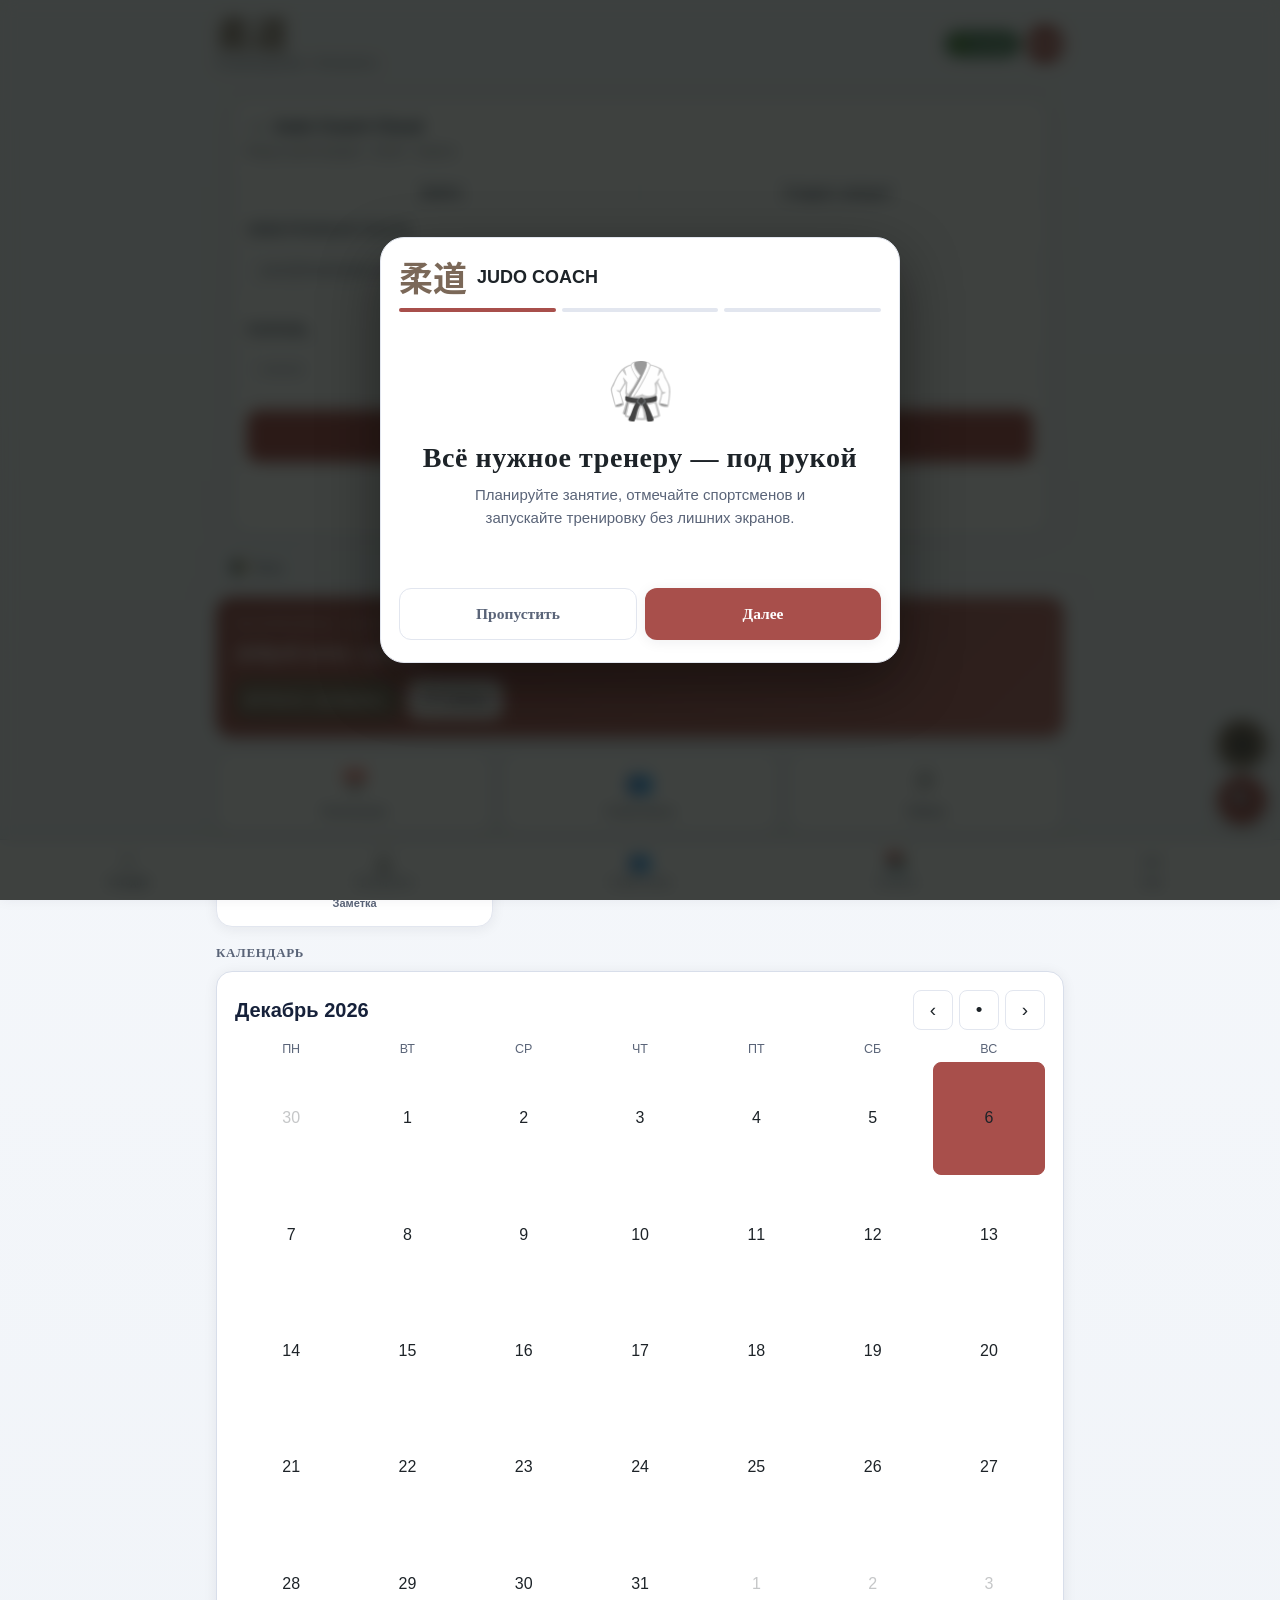
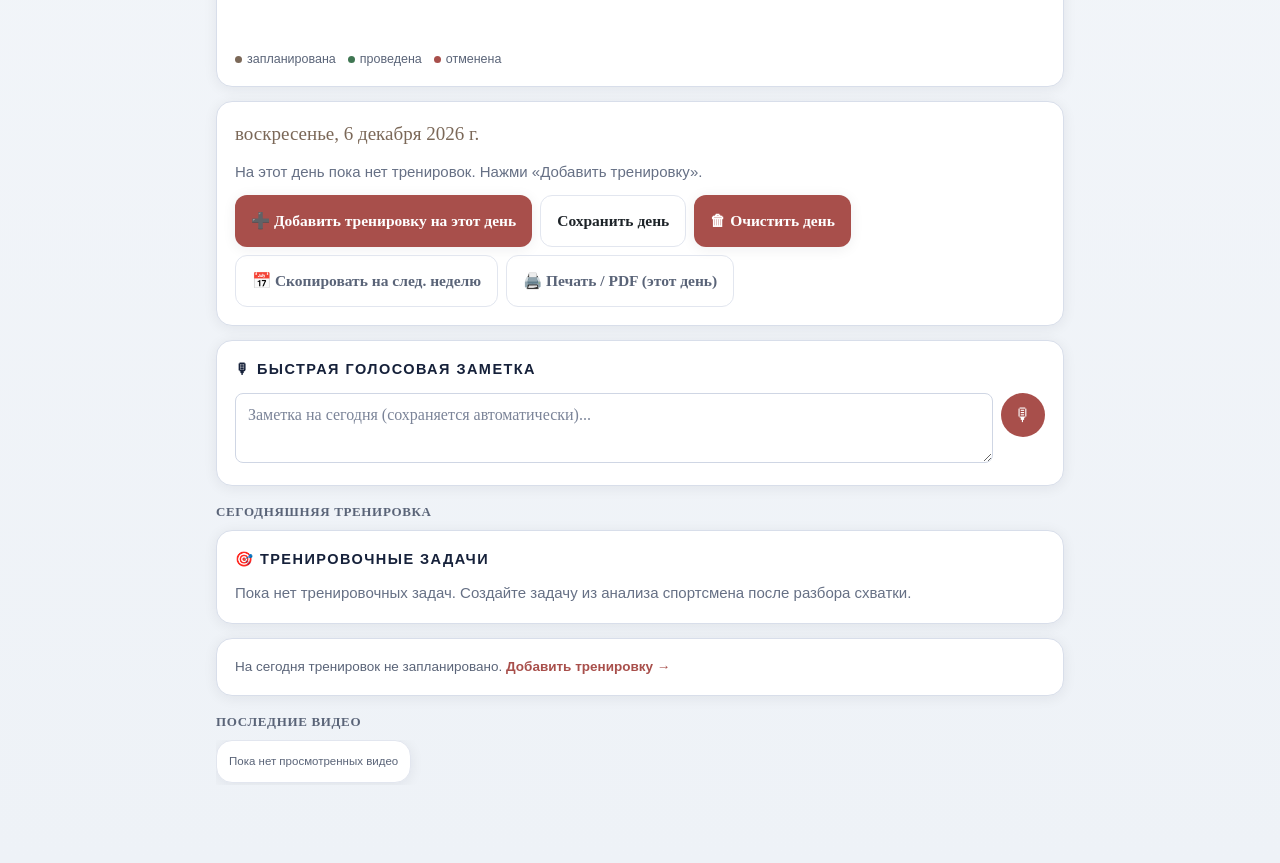
==== commit bd6ae0a8: "Add files via upload" ====
--- a/index.html
+++ b/index.html
@@ -2,470 +2,802 @@
 <html lang="ru">
 <head>
 <meta charset="UTF-8">
-<meta name="viewport" content="width=device-width,initial-scale=1,viewport-fit=cover">
-<meta name="theme-color" content="#101014">
-<title>Judo Coach</title>
-<!-- JUDO COACH v2 — готовый файл. Дизайн по макету: чёрный/красный/белый.
-     Работает полностью офлайн (localStorage), без Firebase/Supabase/CDN. -->
-<style>
-:root{--red:#D80016;--red2:#B60012;--blk:#101014;--bg:#F2F2F4;--card:#FFF;--line:#E9E9EE;--gray:#8B8B94;--green:#22A559}
-*{margin:0;padding:0;box-sizing:border-box;-webkit-tap-highlight-color:transparent}
-body{font-family:-apple-system,'Segoe UI',Roboto,sans-serif;background:#DDDDE2;color:#17171C}
-button{font-family:inherit;border:0;background:none;cursor:pointer}
-.hidden{display:none!important}
-#app{max-width:430px;margin:0 auto;height:100dvh;position:relative;overflow:hidden;background:var(--bg);box-shadow:0 0 40px rgba(0,0,0,.25)}
-.screen{position:absolute;inset:0;display:none;flex-direction:column;overflow-y:auto;padding-bottom:96px}
-.screen.active{display:flex}
-.screen.dark{background:var(--blk);color:#fff}
-/* ---------- шапки ---------- */
-.top{display:flex;align-items:center;gap:10px;padding:14px 16px;position:sticky;top:0;z-index:5}
-.dark-top{background:var(--blk)}
-.light-top{background:#fff;border-bottom:1px solid var(--line)}
-.top b.tt{font-size:17px;font-weight:800;flex:1}
-.top-center{flex:1;text-align:center;line-height:1.2}
-.top-center b{font-size:15px}
-.top-center span{display:block;font-size:11px;color:var(--gray)}
-.icon-btn{width:40px;height:40px;border-radius:12px;display:grid;place-items:center;color:inherit}
-.icon-btn svg{width:22px;height:22px;stroke:currentColor;fill:none;stroke-width:2;stroke-linecap:round;stroke-linejoin:round}
-.icon-btn.red{color:var(--red);font-size:24px;font-weight:700}
-.logo{display:flex;align-items:center;gap:10px;flex:1}
-.kanji{background:#fff;color:#111;font-weight:800;padding:4px 6px;border-radius:6px;font-size:14px;line-height:1}
-.logo-t{font-size:19px;font-weight:800;letter-spacing:.5px}
-.logo-t .red{color:var(--red)}
-/* ---------- главный ---------- */
-.home-body{padding:6px 16px 20px}
-h2{font-size:20px;font-weight:800}
-.date{color:#9A9AA2;font-size:12px;margin:4px 0 14px}
-.hero{background:var(--red);border-radius:20px;padding:22px 18px;position:relative;overflow:hidden;text-align:center;color:#fff}
-.hero-kanji{position:absolute;right:-14px;top:-26px;font-size:110px;font-weight:800;color:rgba(0,0,0,.16);transform:rotate(12deg)}
-.hero-time{font-size:44px;font-weight:800}
-.hero-group{font-size:15px;font-weight:600;margin-top:2px}
-.hero-count{font-size:12px;opacity:.95;margin:6px 0 14px;display:flex;gap:6px;justify-content:center;align-items:center}
-.hero-count svg{width:14px;height:14px;stroke:#fff;fill:none;stroke-width:2}
-.btn{border-radius:12px;font-weight:700;font-size:13px;letter-spacing:.4px;padding:14px 18px;display:inline-flex;align-items:center;justify-content:center;gap:8px}
-.btn-white{background:#fff;color:#111;width:100%}
-.btn-red{background:var(--red);color:#fff}
-.btn-red:active{background:var(--red2)}
-.btn-ghost{background:#fff;border:1px solid var(--line);color:#333}
-.btn.big{width:100%;padding:16px;margin-top:14px}
-.sec-label{font-size:11px;font-weight:700;letter-spacing:.8px;color:var(--gray);margin:18px 2px 10px}
-.qa-grid{display:grid;grid-template-columns:1fr 1fr;gap:12px}
-.qa{background:#fff;border-radius:16px;padding:18px 10px;display:flex;flex-direction:column;align-items:center;gap:10px;color:#111;font-weight:600;font-size:13px}
-.qa svg{width:26px;height:26px;stroke:var(--red);fill:none;stroke-width:2;stroke-linecap:round;stroke-linejoin:round}
-/* ---------- тренировка ---------- */
-.train-body{padding:12px 16px 24px;display:flex;flex-direction:column;align-items:center}
-.t-head{width:100%;display:flex;justify-content:space-between;align-items:center}
-.t-block{color:var(--red);font-weight:800;letter-spacing:1px;font-size:14px}
-.t-count{color:var(--gray);font-size:12px}
-.t-sub{font-weight:800;font-size:15px;margin-top:8px}
-.t-time{font-size:64px;font-weight:800;letter-spacing:1px;margin:6px 0 4px;font-variant-numeric:tabular-nums}
-.ring-wrap{position:relative;width:210px;height:210px;margin:4px 0}
-.ring-wrap svg{transform:rotate(-90deg)}
-.ring-bg{stroke:#E4E4E9;stroke-width:10;fill:none}
-#ringProg{stroke:var(--red);stroke-width:10;fill:none;stroke-linecap:round;stroke-dasharray:628.3;transition:stroke-dashoffset .2s linear}
-.ring-btn{position:absolute;inset:0;margin:auto;width:84px;height:84px;border-radius:50%;background:var(--red);color:#fff;display:grid;place-items:center;box-shadow:0 8px 20px rgba(216,0,22,.35)}
-.ring-btn svg{width:30px;height:30px;fill:#fff}
-.t-phase{font-weight:800;letter-spacing:2px;color:var(--red);margin-top:2px}
-.t-phase.rest{color:var(--gray)}
-.segs{display:flex;gap:6px;margin:12px 0 6px}
-.seg{width:26px;height:5px;border-radius:3px;background:#DCDCE1}
-.seg.done{background:var(--red)}
-.seg.cur{background:var(--red);animation:pul 1s infinite}
-@keyframes pul{50%{opacity:.35}}
-.t-round{font-size:12px;color:var(--gray);margin-bottom:4px}
-.t-next{text-align:center;margin:10px 0 2px}
-.t-next span{font-size:12px;color:var(--gray);display:block}
-.t-next b{font-size:16px}
-.t-next div{font-size:13px;color:#444;margin-top:2px}
-.t-controls{display:flex;gap:10px;margin:16px 0 6px;width:100%}
-.t-controls .btn{flex:1;padding:13px 6px;font-size:12px}
-.qa-row{display:flex;gap:10px;width:100%;margin:8px 0 4px}
-.qa-s{flex:1;background:#fff;border:1px solid var(--line);border-radius:14px;padding:10px 4px;display:flex;flex-direction:column;align-items:center;gap:6px;font-size:10px;font-weight:600;color:#333}
-.qa-s svg{width:20px;height:20px;stroke:var(--red);fill:none;stroke-width:2;stroke-linecap:round;stroke-linejoin:round}
-.plan{width:100%;background:#fff;border-radius:16px;overflow:hidden;border:1px solid var(--line)}
-.plan-row{display:flex;align-items:center;gap:10px;padding:13px 14px;border-bottom:1px solid var(--line);font-size:13px}
-.plan-row:last-child{border-bottom:0}
-.plan-row .nm{flex:1;font-weight:600}
-.plan-row .mt{color:var(--gray);font-size:12px}
-.plan-row.cur{background:#FDECEE}
-.st{width:20px;height:20px;border-radius:50%;display:grid;place-items:center;font-size:10px;flex:none}
-.st.done,.st.cur{background:var(--red);color:#fff}
-.st.todo{border:2px solid #DCDCE1}
-/* ---------- списки ---------- */
-.search{display:flex;align-items:center;gap:8px;background:#fff;border:1px solid var(--line);border-radius:12px;padding:11px 12px;margin:10px 16px 12px;color:var(--gray)}
-.search svg{width:16px;height:16px;stroke:var(--gray);fill:none;stroke-width:2}
-.search input{border:0;outline:0;flex:1;font-size:14px}
-.chips{display:flex;gap:8px;margin:0 16px 14px}
-.chip{background:#fff;border:1px solid var(--line);border-radius:10px;padding:8px 14px;font-size:12px;font-weight:600;color:#333}
-.chip.on{background:var(--red);border-color:var(--red);color:#fff}
-.list{padding:0 16px}
-.ath{background:#fff;border-radius:16px;padding:12px;display:flex;align-items:center;gap:12px;margin-bottom:10px}
-.av{width:46px;height:46px;border-radius:50%;background:#EDEDF0;display:grid;place-items:center;font-weight:800;color:#555;font-size:15px;flex:none}
-.ath .inf{flex:1;display:flex;flex-direction:column}
-.ath .nm{font-weight:700;font-size:14px}
-.ath .mt{color:var(--gray);font-size:12px;margin-top:2px}
-.ath .right{display:flex;align-items:center;gap:8px}
-.pct{font-size:11px;color:var(--gray);font-weight:700}
-.pr{width:24px;height:24px;border-radius:50%;display:grid;place-items:center;font-size:12px;font-weight:800}
-.pr.in{background:#E7F6EC;color:var(--green);border:1px solid var(--green)}
-.pr.out{background:#FDECEE;color:var(--red);border:1px solid var(--red)}
-.pr.no{background:#F1F1F4;color:#9A9AA2;border:1px solid #D9D9DF}
-.empty{text-align:center;color:var(--gray);padding:30px 0;font-size:13px}
-/* ---------- карточка ---------- */
-.card-body{padding:14px 16px}
-.c-head{display:flex;gap:14px;align-items:center;background:#fff;border-radius:16px;padding:16px}
-.av-big{width:72px;height:72px;border-radius:50%;background:#EDEDF0;display:grid;place-items:center;font-weight:800;color:#555;font-size:24px;flex:none}
-.c-name{font-size:19px;font-weight:800}
-.c-meta{color:var(--gray);font-size:12px;margin:3px 0 8px}
-.badge{display:inline-flex;align-items:center;gap:6px;border-radius:8px;padding:5px 10px;font-size:11px;font-weight:700}
-.badge.g{background:#E7F6EC;color:var(--green)}
-.badge.r{background:#FDECEE;color:var(--red)}
-.badge.n{background:#F1F1F4;color:#777}
-.c-stats{display:grid;grid-template-columns:1fr 1fr 1fr;gap:10px;margin:12px 0}
-.c-stat{background:#fff;border-radius:14px;padding:12px 6px;text-align:center}
-.c-stat b{font-size:16px;display:block}
-.c-stat span{font-size:10px;color:var(--gray)}
-.menu{background:#fff;border-radius:16px;overflow:hidden;border:1px solid var(--line)}
-.mrow{display:flex;align-items:center;gap:12px;padding:14px;border-bottom:1px solid var(--line);font-size:14px;font-weight:600;width:100%;text-align:left;color:#17171C}
-.mrow:last-child{border-bottom:0}
-.mrow svg{width:20px;height:20px;stroke:#333;fill:none;stroke-width:2;stroke-linecap:round;stroke-linejoin:round}
-.mrow .chev{margin-left:auto;color:#C2C2C9;font-size:18px}
-/* ---------- ещё / PRO ---------- */
-.pro-card{background:#26262B;color:#fff;border-radius:16px;padding:16px;margin:14px 16px}
-.pro-card h4{font-size:13px;letter-spacing:.5px;display:flex;justify-content:space-between;align-items:center}
-.pro-card h4 i{background:#F5B301;color:#111;border-radius:6px;padding:2px 8px;font-style:normal;font-size:10px;font-weight:800}
-.pro-card li{list-style:none;font-size:12px;margin:9px 0;color:#DDD}
-.pro-card li::before{content:'✦';color:var(--red);margin-right:8px}
-/* ---------- навигация ---------- */
-#nav{position:absolute;bottom:0;left:0;right:0;height:78px;background:#0D0D10;display:flex;padding-bottom:10px;z-index:10}
-#nav button{flex:1;display:flex;flex-direction:column;align-items:center;justify-content:center;gap:4px;color:#7A7A82;font-size:10px;font-weight:600}
-#nav button.on{color:var(--red)}
-#nav svg{width:22px;height:22px;stroke:currentColor;fill:none;stroke-width:2;stroke-linecap:round;stroke-linejoin:round}
-/* ---------- онбординг / модалка / тост ---------- */
-.onboard{position:absolute;inset:0;background:var(--blk);color:#fff;z-index:50;display:flex;flex-direction:column;padding:40px 26px 30px}
-.ob-slide{display:none;flex:1;flex-direction:column;align-items:center;justify-content:center;text-align:center;gap:14px}
-.ob-slide.active{display:flex}
-.ob-ico{width:86px;height:86px;border-radius:24px;background:#1D1D24;display:grid;place-items:center}
-.ob-ico svg{width:40px;height:40px;stroke:var(--red);fill:none;stroke-width:2;stroke-linecap:round;stroke-linejoin:round}
-.ob-slide h3{font-size:19px;font-weight:800}
-.ob-slide p{font-size:13px;color:#9A9AA2;max-width:260px}
-.ob-dots{display:flex;gap:6px;justify-content:center;margin:16px 0}
-.ob-dots i{width:7px;height:7px;border-radius:50%;background:#3A3A41}
-.ob-dots i.on{background:var(--red)}
-.ob-btns{display:flex;gap:10px;align-items:center}
-.ob-btns .btn-red{flex:1}
-#obSkip{color:#9A9AA2;font-size:13px;padding:10px}
-.modal{position:absolute;inset:0;background:rgba(0,0,0,.45);display:flex;align-items:flex-end;z-index:60}
-.sheet{background:#fff;width:100%;border-radius:20px 20px 0 0;padding:16px 16px 26px;max-height:82%;overflow-y:auto}
-.sheet-h{display:flex;justify-content:space-between;align-items:center;margin-bottom:12px}
-.sheet-h b{font-size:16px}
-.sheet textarea{width:100%;border:1px solid var(--line);border-radius:12px;padding:12px;font-size:14px;font-family:inherit;resize:vertical;margin-bottom:10px}
-.note-item{background:#F7F7F9;border-radius:12px;padding:10px 12px;font-size:13px;margin-top:8px;display:flex;gap:8px}
-.note-item .del{color:var(--red);font-weight:800}
-.sch-row{display:flex;justify-content:space-between;padding:12px 4px;border-bottom:1px solid var(--line);font-size:14px}
-#toast{position:absolute;bottom:92px;left:50%;transform:translateX(-50%);background:#111;color:#fff;padding:10px 16px;border-radius:12px;font-size:12px;z-index:70;opacity:0;pointer-events:none;transition:opacity .25s;white-space:nowrap}
-#toast.show{opacity:1}
-</style>
+<meta name="viewport" content="width=device-width, initial-scale=1.0, viewport-fit=cover">
+<title>Дзюдо · Помощник тренера</title>
+<link rel="manifest" href="manifest.json">
+<link rel="apple-touch-icon" href="icon-192.png">
+<link rel="icon" href="[data-uri]">
+<meta name="theme-color" content="#17211a">
+<meta name="apple-mobile-web-app-capable" content="yes">
+<meta name="mobile-web-app-capable" content="yes">
+<meta name="apple-mobile-web-app-status-bar-style" content="black-translucent">
+<meta name="apple-mobile-web-app-title" content="Judo Coach">
+<link rel="stylesheet" href="styles.css">
 </head>
 <body>
-<div id="app">
-
-<!-- ОНБОРДИНГ -->
-<div id="onboard" class="onboard hidden">
-  <div class="ob-slide active"><div class="ob-ico"><svg viewBox="0 0 24 24"><rect x="3" y="4" width="18" height="17" rx="2"/><path d="M8 2v4M16 2v4M3 9h18"/><path d="M12 13v3l2 2"/></svg></div><h3>Планируйте и проводите тренировки</h3><p>Создавайте планы, используйте таймеры и отслеживайте прогресс.</p></div>
-  <div class="ob-slide"><div class="ob-ico"><svg viewBox="0 0 24 24"><path d="M8 11a3 3 0 1 0 0-6 3 3 0 0 0 0 6z"/><path d="M2 20v-1a6 6 0 0 1 12 0v1"/><path d="M16 11a3 3 0 1 0-2-5.2"/><path d="M22 20v-1a5 5 0 0 0-4-4.9"/></svg></div><h3>Управляйте спортсменами</h3><p>Удобные карточки, посещаемость, тесты СФП и результаты.</p></div>
-  <div class="ob-slide"><div class="ob-ico"><svg viewBox="0 0 24 24"><path d="M4 19.5A2.5 2.5 0 0 1 6.5 17H20V2H6.5A2.5 2.5 0 0 0 4 4.5z"/><path d="M4 19.5A2.5 2.5 0 0 0 6.5 22H20v-5"/></svg></div><h3>Техника и видео</h3><p>Библиотека приёмов, видео, терминология и многое другое.</p></div>
-  <div class="ob-dots"><i class="on"></i><i></i><i></i></div>
-  <div class="ob-btns"><button id="obSkip">Пропустить</button><button id="obNext" class="btn btn-red">Далее</button></div>
+<a href="#main-content" class="skip-link">Перейти к содержимому</a>
+<div id="jc-onboarding" class="jc-onboarding" role="dialog" aria-modal="true" aria-labelledby="jc-ob-title" hidden>
+  <div class="jc-ob-sheet">
+    <div class="jc-ob-brand"><span class="kanji">柔道</span><strong>JUDO COACH</strong></div>
+    <div class="jc-ob-progress"><span class="active"></span><span></span><span></span></div>
+    <div class="jc-ob-slide active" data-ob="0"><div class="jc-ob-icon">🥋</div><h2 id="jc-ob-title">Всё нужное тренеру — под рукой</h2><p>Планируйте занятие, отмечайте спортсменов и запускайте тренировку без лишних экранов.</p></div>
+    <div class="jc-ob-slide" data-ob="1"><div class="jc-ob-icon">⏱</div><h2>Тренировка — в один тап</h2><p>Группа → присутствие → таймер → заметка. Можно работать одной рукой прямо в зале.</p></div>
+    <div class="jc-ob-slide" data-ob="2"><div class="jc-ob-icon">👥</div><h2>Данные остаются с вами</h2><p>Начните без регистрации. Аккаунт нужен только для облачной синхронизации и переноса данных.</p></div>
+    <div class="jc-ob-actions"><button type="button" class="btn ghost" id="jc-ob-skip">Пропустить</button><button type="button" class="btn" id="jc-ob-next">Далее</button></div>
+  </div>
 </div>
-
-<!-- СЕГОДНЯ -->
-<section id="scr-home" class="screen dark active">
-  <header class="top dark-top">
-    <div class="logo"><span class="kanji">柔道</span><div class="logo-t"><span class="red">JUDO</span> COACH</div></div>
-    <button class="icon-btn" id="bellBtn"><svg viewBox="0 0 24 24"><path d="M18 8a6 6 0 0 0-12 0c0 7-3 9-3 9h18s-3-2-3-9"/><path d="M13.7 21a2 2 0 0 1-3.4 0"/></svg></button>
-  </header>
-  <div class="home-body">
-    <h2 id="greet">Добрый день, тренер!</h2>
-    <div class="date" id="dateLine"></div>
-    <div class="hero">
-      <div class="hero-kanji">柔道</div>
-      <div class="hero-time">18:00</div>
-      <div class="hero-group">Группа 10–12 лет</div>
-      <div class="hero-count"><svg viewBox="0 0 24 24"><path d="M8 11a3 3 0 1 0 0-6 3 3 0 0 0 0 6z"/><path d="M2 20v-1a6 6 0 0 1 12 0v1"/></svg><span id="athCount">18 спортсменов</span></div>
-      <button class="btn btn-white" id="startBtn">НАЧАТЬ ТРЕНИРОВКУ ▶</button>
-    </div>
-    <div class="sec-label">БЫСТРЫЕ ДЕЙСТВИЯ</div>
-    <div class="qa-grid">
-      <button class="qa" id="qaSched"><svg viewBox="0 0 24 24"><rect x="3" y="4" width="18" height="17" rx="2"/><path d="M8 2v4M16 2v4M3 9h18"/></svg>Расписание</button>
-      <button class="qa" id="qaAth"><svg viewBox="0 0 24 24"><path d="M8 11a3 3 0 1 0 0-6 3 3 0 0 0 0 6z"/><path d="M2 20v-1a6 6 0 0 1 12 0v1"/><path d="M16 11a3 3 0 1 0-2-5.2"/><path d="M22 20v-1a5 5 0 0 0-4-4.9"/></svg>Спортсмены</button>
-      <button class="qa" id="qaTimer"><svg viewBox="0 0 24 24"><circle cx="12" cy="14" r="7"/><path d="M12 7V4M9 4h6M12 14l3-3"/></svg>Таймер</button>
-      <button class="qa" id="qaNote"><svg viewBox="0 0 24 24"><path d="M12 1a3 3 0 0 0-3 3v8a3 3 0 0 0 6 0V4a3 3 0 0 0-3-3z"/><path d="M19 10v2a7 7 0 0 1-14 0v-2"/><path d="M12 19v4"/></svg>Быстрая заметка</button>
-    </div>
-  </div>
-</section>
-
-<!-- ТРЕНИРОВКА -->
-<section id="scr-train" class="screen">
-  <header class="top light-top">
-    <button class="icon-btn" id="trainBack"><svg viewBox="0 0 24 24"><path d="M15 18l-6-6 6-6"/></svg></button>
-    <div class="top-center"><b>Тренировка</b><span>Группа 10–12 лет</span></div>
-    <button class="icon-btn">⋮</button>
-  </header>
-  <div class="train-body">
-    <div class="t-head"><span class="t-block" id="tBlock">РАЗМИНКА</span><span class="t-count" id="tCount">1 из 6</span></div>
-    <div class="t-sub hidden" id="tSub">3 × 30 сек</div>
-    <div class="t-time" id="tTime">05:00</div>
-    <div class="ring-wrap">
-      <svg width="210" height="210" viewBox="0 0 220 220"><circle class="ring-bg" cx="110" cy="110" r="100"/><circle id="ringProg" cx="110" cy="110" r="100"/></svg>
-      <button class="ring-btn" id="playBtn"></button>
-    </div>
-    <div class="t-phase hidden" id="tPhase">РАБОТА</div>
-    <div class="segs hidden" id="tSegs"></div>
-    <div class="t-round hidden" id="tRound">Круг 1 из 3</div>
-    <div class="t-next" id="tNext"><span>Следующее</span><b id="tNextName">Учикоми</b><div id="tNextMeta">3 × 30 сек</div></div>
-    <div class="t-controls">
-      <button class="btn btn-ghost" id="prevBtn">‹ НАЗАД</button>
-      <button class="btn btn-red" id="pauseBtn">▶ СТАРТ</button>
-      <button class="btn btn-ghost" id="nextBtn">ДАЛЕЕ ›</button>
-    </div>
-    <div class="qa-row">
-      <button class="qa-s" id="qAth"><svg viewBox="0 0 24 24"><path d="M8 11a3 3 0 1 0 0-6 3 3 0 0 0 0 6z"/><path d="M2 20v-1a6 6 0 0 1 12 0v1"/></svg>Ученики</button>
-      <button class="qa-s" id="qTimer"><svg viewBox="0 0 24 24"><circle cx="12" cy="14" r="7"/><path d="M12 7V4M9 4h6"/></svg>Таймер</button>
-      <button class="qa-s" id="qVideo"><svg viewBox="0 0 24 24"><rect x="2" y="6" width="13" height="12" rx="2"/><path d="M22 8l-7 4 7 4z"/></svg>Видео</button>
-      <button class="qa-s" id="qNote"><svg viewBox="0 0 24 24"><path d="M12 1a3 3 0 0 0-3 3v8a3 3 0 0 0 6 0V4a3 3 0 0 0-3-3z"/><path d="M19 10v2a7 7 0 0 1-14 0v-2"/></svg>Заметка</button>
-    </div>
-    <div class="sec-label">ПЛАН ТРЕНИРОВКИ</div>
-    <div class="plan" id="planList"></div>
-    <button class="btn btn-red big" id="finishBtn">ЗАВЕРШИТЬ ТРЕНИРОВКУ</button>
-  </div>
-</section>
-
-<!-- СПОРТСМЕНЫ -->
-<section id="scr-ath" class="screen">
-  <header class="top light-top"><b class="tt">Спортсмены</b><button class="icon-btn red" id="addAth">+</button></header>
-  <div class="search"><svg viewBox="0 0 24 24"><circle cx="11" cy="11" r="7"/><path d="M21 21l-4-4"/></svg><input id="athSearch" placeholder="Поиск спортсмена"></div>
-  <div class="chips" data-s="ath"><button class="chip on" data-f="all">Все</button><button class="chip" data-f="group">Моя группа</button><button class="chip" data-f="present">Присутствуют</button></div>
-  <div class="list" id="athList"></div>
-</section>
-
-<!-- КАРТОЧКА -->
-<section id="scr-card" class="screen">
-  <header class="top light-top">
-    <button class="icon-btn" id="cardBack"><svg viewBox="0 0 24 24"><path d="M15 18l-6-6 6-6"/></svg></button>
-    <span style="flex:1"></span>
-    <button class="icon-btn" id="starBtn" style="color:#C2C2C9"><svg viewBox="0 0 24 24"><path d="M12 2l3 6.6 7 .9-5 4.9 1.2 7-6.2-3.6-6.2 3.6 1.2-7-5-4.9 7-.9z"/></svg></button>
-  </header>
-  <div class="card-body">
-    <div class="c-head"><span class="av-big" id="cAv">АИ</span><div><div class="c-name" id="cName">—</div><div class="c-meta" id="cMeta">—</div><span class="badge g" id="cBadge">Присутствует</span></div></div>
-    <div class="c-stats">
-      <div class="c-stat"><b id="cTrain">0</b><span>тренировок</span></div>
-      <div class="c-stat"><b id="cPct">0%</b><span>посещаемость</span></div>
-      <div class="c-stat"><b id="cWeight">0 кг</b><span>вес</span></div>
-    </div>
-    <div class="menu">
-      <button class="mrow" data-m="Посещаемость"><svg viewBox="0 0 24 24"><rect x="3" y="4" width="18" height="17" rx="2"/><path d="M9 12l2 2 4-4"/></svg>Посещаемость<span class="chev">›</span></button>
-      <button class="mrow" data-m="Тренировки"><svg viewBox="0 0 24 24"><rect x="3" y="4" width="18" height="17" rx="2"/><path d="M8 2v4M16 2v4"/></svg>Тренировки<span class="chev">›</span></button>
-      <button class="mrow" data-m="СФП (тесты)"><svg viewBox="0 0 24 24"><path d="M4 20l4-1 11-11-3-3L5 16z"/></svg>СФП (тесты)<span class="chev">›</span></button>
-      <button class="mrow" data-m="Экзамены"><svg viewBox="0 0 24 24"><path d="M14 2H6a2 2 0 0 0-2 2v16a2 2 0 0 0 2 2h12a2 2 0 0 0 2-2V8z"/><path d="M14 2v6h6"/></svg>Экзамены<span class="chev">›</span></button>
-      <button class="mrow" data-m="Соревнования"><svg viewBox="0 0 24 24"><path d="M8 21h8M12 17v4M7 4h10v5a5 5 0 0 1-10 0z"/><path d="M7 6H4a3 3 0 0 0 3 5M17 6h3a3 3 0 0 1-3 5"/></svg>Соревнования<span class="chev">›</span></button>
-      <button class="mrow" data-m="Заметки"><svg viewBox="0 0 24 24"><path d="M14 2H6a2 2 0 0 0-2 2v16a2 2 0 0 0 2 2h12a2 2 0 0 0 2-2V8z"/><path d="M14 2v6h6M9 13h6M9 17h4"/></svg>Заметки<span class="chev">›</span></button>
-    </div>
-    <button class="btn btn-red big" id="editBtn">РЕДАКТИРОВАТЬ</button>
-  </div>
-</section>
-
-<!-- ТЕХНИКА -->
-<section id="scr-tech" class="screen">
-  <header class="top light-top"><b class="tt">Техника</b></header>
-  <div class="search"><svg viewBox="0 0 24 24"><circle cx="11" cy="11" r="7"/><path d="M21 21l-4-4"/></svg><input id="techSearch" placeholder="Поиск техники"></div>
-  <div class="chips" data-s="tech"><button class="chip on" data-f="all">Все</button><button class="chip" data-f="throws">Броски</button><button class="chip" data-f="holds">Удержания</button><button class="chip" data-f="comb">Болевые</button></div>
-  <div class="list" id="techList"></div>
-</section>
-
-<!-- ЕЩЁ -->
-<section id="scr-more" class="screen">
-  <header class="top light-top"><b class="tt">Ещё</b></header>
-  <div class="pro-card">
-    <h4>PRO — ДОПОЛНИТЕЛЬНЫЕ ВОЗМОЖНОСТИ <i>PRO</i></h4>
-    <li>Расширенная аналитика и отчёты</li>
-    <li>Дополнительные шаблоны тренировок</li>
-    <li>Экспорт в Excel / PDF</li>
-    <li>Облачное хранилище и синхронизация</li>
-    <li>Приоритетная поддержка</li>
-  </div>
-  <div class="menu" style="margin:0 16px">
-    <button class="mrow" id="expBtn"><svg viewBox="0 0 24 24"><path d="M12 3v12M7 10l5 5 5-5"/><path d="M4 21h16"/></svg>Экспорт данных<span class="chev">›</span></button>
-    <button class="mrow" id="impBtn"><svg viewBox="0 0 24 24"><path d="M12 15V3M7 8l5-5 5 5"/><path d="M4 21h16"/></svg>Импорт данных<span class="chev">›</span></button>
-    <button class="mrow" id="schBtn"><svg viewBox="0 0 24 24"><rect x="3" y="4" width="18" height="17" rx="2"/><path d="M8 2v4M16 2v4M3 9h18"/></svg>Расписание<span class="chev">›</span></button>
-    <button class="mrow" id="rulesBtn"><svg viewBox="0 0 24 24"><path d="M4 19.5A2.5 2.5 0 0 1 6.5 17H20V2H6.5A2.5 2.5 0 0 0 4 4.5z"/></svg>Правила ФДР<span class="chev">›</span></button>
-    <button class="mrow" id="aboutBtn"><svg viewBox="0 0 24 24"><circle cx="12" cy="12" r="9"/><path d="M12 8h.01M12 11v5"/></svg>О приложении<span class="chev">›</span></button>
-  </div>
-  <input type="file" id="impFile" accept=".json" class="hidden">
-</section>
-
-<!-- НАВИГАЦИЯ -->
-<nav id="nav">
-  <button data-go="home" class="on"><svg viewBox="0 0 24 24"><path d="M3 11l9-8 9 8v10a2 2 0 0 1-2 2h-4v-8h-6v8H5a2 2 0 0 1-2-2z"/></svg>Сегодня</button>
-  <button data-go="train"><svg viewBox="0 0 24 24"><circle cx="12" cy="14" r="7"/><path d="M12 7V4M9 4h6M12 14l3-3"/></svg>Тренировка</button>
-  <button data-go="ath"><svg viewBox="0 0 24 24"><path d="M8 11a3 3 0 1 0 0-6 3 3 0 0 0 0 6z"/><path d="M2 20v-1a6 6 0 0 1 12 0v1"/><path d="M16 11a3 3 0 1 0-2-5.2"/><path d="M22 20v-1a5 5 0 0 0-4-4.9"/></svg>Спортсмены</button>
-  <button data-go="tech"><svg viewBox="0 0 24 24"><path d="M4 19.5A2.5 2.5 0 0 1 6.5 17H20V2H6.5A2.5 2.5 0 0 0 4 4.5z"/><path d="M4 19.5A2.5 2.5 0 0 0 6.5 22H20v-5"/></svg>Техника</button>
-  <button data-go="more"><svg viewBox="0 0 24 24"><path d="M4 12h2M9 12h2M14 12h2M19 12h2"/></svg>Ещё</button>
-</nav>
-
-<div id="modal" class="modal hidden"><div class="sheet"><div class="sheet-h"><b id="mTitle"></b><button class="icon-btn" id="mClose">✕</button></div><div id="mBody"></div></div></div>
-<div id="toast"></div>
+<div class="app" id="main-content">
+
+  <div class="header" role="banner" style="display:flex;align-items:center;justify-content:space-between;gap:8px;">
+    <div style="min-width:0;">
+      <div class="kanji" aria-hidden="true">柔道</div>
+      <div class="sub">Помощник тренера</div>
+    </div>
+    <div style="display:flex;align-items:center;gap:6px;flex-shrink:1;min-width:0;">
+      <span id="net-status-badge" style="display:flex;align-items:center;gap:4px;font-size:11px;font-weight:600;padding:5px 8px;border-radius:20px;background:var(--ok);color:#fff;white-space:nowrap;flex-shrink:1;min-width:0;overflow:hidden;text-overflow:ellipsis;">🟢 Онлайн</span>
+      <button id="sos-btn" title="Экстренная связь с родителями" style="flex-shrink:0;width:38px;height:38px;border-radius:50%;background:var(--belt-red);color:#fff;border:none;font-size:15px;font-weight:700;cursor:pointer;padding:0;">SOS</button>
+    </div>
+  </div>
+
+  <!-- Supabase Cloud: email/password + personal cloud data -->
+  <section class="card jc-auth-card" id="main-auth-card" style="margin:12px 16px 12px;padding:14px;">
+    <div class="jc-auth-head">
+      <div>
+        <div style="font-weight:800;font-size:17px;">☁️ Judo Coach Cloud</div>
+        <div id="main-auth-status" class="jc-auth-status">Вход и регистрация · email + пароль</div>
+      </div>
+      <span id="main-auth-role" class="jc-role-badge" style="display:none;" hidden></span>
+    </div>
+
+    <div id="auth-logged-out">
+      <div class="jc-auth-tabs">
+        <button type="button" class="jc-auth-tab active" id="auth-tab-login">Войти</button>
+        <button type="button" class="jc-auth-tab" id="auth-tab-register">Создать аккаунт</button>
+      </div>
+
+      <form id="auth-login-form" class="jc-auth-form">
+        <label>Электронная почта
+          <input id="auth-login-email" type="email" autocomplete="email" required placeholder="you@example.com">
+        </label>
+        <label>Пароль
+          <input id="auth-login-password" type="password" autocomplete="current-password" required minlength="6" placeholder="••••••••">
+        </label>
+        <button class="btn" type="submit">🔐 Войти</button>
+        <button class="jc-link-btn" type="button" id="auth-reset-password">Забыли пароль?</button>
+      </form>
+
+      <form id="auth-register-form" class="jc-auth-form" style="display:none;">
+        <label>Ваше имя
+          <input id="auth-register-name" type="text" autocomplete="name" required placeholder="Имя и фамилия">
+        </label>
+        <label>Электронная почта
+          <input id="auth-register-email" type="email" autocomplete="email" required placeholder="you@example.com">
+        </label>
+        <label>Пароль
+          <input id="auth-register-password" type="password" autocomplete="new-password" required minlength="6" placeholder="Не менее 6 символов">
+        </label>
+        <label>Повторите пароль
+          <input id="auth-register-password2" type="password" autocomplete="new-password" required minlength="6" placeholder="Повторите пароль">
+        </label>
+
+        <button class="btn" type="submit">🚀 Создать аккаунт</button>
+        <div class="jc-auth-status">Данные каждого аккаунта хранятся отдельно и видны только ему.</div>
+      </form>
+
+      <div id="auth-message" class="jc-auth-message" role="status" aria-live="polite"></div>
+    </div>
+
+    <div id="auth-logged-in" style="display:none;">
+      <div id="main-auth-user" class="jc-auth-user"></div>
+      <div id="main-auth-club" class="jc-auth-status"></div>
+      <div id="main-auth-actions" class="jc-auth-actions">
+        <button class="btn small" id="main-firebase-sync" type="button">☁️ Синхронизировать</button>
+        <button class="btn ghost small" id="main-firebase-signout" type="button">Выйти</button>
+      </div>
+      <div id="auth-migration-password" class="jc-first-club" style="display:none;margin-top:10px;">
+        <div class="jc-first-club-title">🔑 Завершить переход на email + пароль</div>
+        <div class="jc-auth-status">Если этот аккаунт раньше входил через Google, можно один раз задать пароль. После этого вход в Judo Coach будет выполняться только по email и паролю.</div>
+        <div class="jc-auth-form" style="margin-top:8px;">
+          <input id="auth-migration-password-input" type="password" minlength="6" placeholder="Новый пароль">
+          <input id="auth-migration-password2" type="password" minlength="6" placeholder="Повторите пароль">
+          <button class="btn small" id="auth-migration-password-btn" type="button">Сохранить пароль</button>
+        </div>
+      </div>
+    </div>
+  </section>
+
+  <!-- Блоки ниже (облако, экспорт/импорт, телеграм-канал) показываются внутри раздела "Ещё" -->
+  <div id="legacy-more-content" style="display:none;">
+  <div class="backup-bar">
+    <button class="btn ghost small" id="export-btn">📤 Экспорт всех данных</button>
+    <button class="btn ghost small" id="import-btn">📥 Импорт из файла</button>
+    <input type="file" id="import-file" accept="application/json" style="display:none;">
+  </div>
+  <div class="offline-note">Данные хранятся локально на этом телефоне и работают без интернета. При каждом нажатии «Сохранить день» в «Загрузки» автоматически добавляется файл-копия — можно почистить старые вручную, когда накопится много.</div>
+
+  <div class="card" id="cloud-card" style="margin:0 16px 12px;">
+    <h3 class="section-title">☁️ Облако · Supabase</h3>
+    <div id="cloud-setup" style="display:none;"></div>
+    <div id="cloud-actions" style="display:flex;flex-direction:column;gap:8px;margin-top:8px;">
+      <button class="btn small" id="firebase-signin" style="display:none;">🔐 Войти в Judo Coach</button>
+      <div id="cloud-signed-in" style="display:none;flex-direction:column;gap:8px;">
+        <div id="cloud-account" style="font-size:13px;font-weight:600;"></div>
+        <div id="cloud-status" style="font-size:12.5px;color:var(--dim);">Не синхронизировано</div>
+        <div id="cloud-sync-badge" style="font-size:12px;color:var(--dim);">⚪ Локальный кэш</div>
+        <div style="font-size:12.5px;color:var(--dim);">Личные данные пользователя хранятся на сервере Supabase и привязаны к его аккаунту. Локальная копия используется только как офлайн-кэш.</div>
+        <button class="btn small" id="firebase-upload">☁️⬆️ Синхронизировать сейчас</button>
+        <button class="btn ghost small" id="firebase-download">☁️⬇️ Загрузить с сервера</button>
+        <button class="btn ghost small" id="firebase-signout">🚪 Выйти из аккаунта</button>
+      </div>
+    </div>
+  </div>
+
+  <a id="telegram-channel-link" href="#" target="_blank" rel="noopener" class="card" style="margin:0 16px 12px;padding:0;overflow:hidden;display:block;text-decoration:none;color:inherit;">
+    <div style="display:flex;align-items:center;gap:12px;padding:12px;">
+      <img src="[data-uri]" alt="Записки тренера" style="width:64px;height:64px;border-radius:10px;object-fit:cover;flex-shrink:0;">
+      <div style="flex:1;">
+        <div style="font-weight:600;font-size:15px;margin-bottom:2px;">📝 Записки тренера</div>
+        <div style="font-size:12.5px;color:var(--dim);">Мой Telegram-канал — переходите и подписывайтесь</div>
+      </div>
+      <span style="font-size:20px;color:var(--dim);">›</span>
+    </div>
+  </a>
+  <div id="backup-reminder" style="display:none;margin:0 16px 10px;padding:10px 12px;border-radius:10px;background:var(--belt-red);color:#fff;font-size:13px;"></div>
+  <div id="pwa-update-banner" style="display:none;margin:0 16px 10px;padding:10px 12px;border-radius:10px;background:var(--navy,var(--ok));color:#fff;font-size:13px;display:none;align-items:center;justify-content:space-between;gap:10px;">
+    <span>🔄 Доступна новая версия приложения</span>
+    <button id="pwa-update-btn" style="background:#fff;color:var(--navy,#111);border:none;border-radius:8px;padding:6px 12px;font-weight:600;font-size:12.5px;cursor:pointer;white-space:nowrap;">Обновить</button>
+  </div>
+  </div>
+  <!-- /legacy-more-content -->
+
+  <div style="display:flex;gap:8px;align-items:center;margin:0 0 10px;">
+    <button class="btn ghost small" id="theme-toggle" style="white-space:nowrap;">🌓 Тема</button>
+  </div>
+
+<div class="tabs legacy-tabs">
+    <div class="tab active" data-tab="today">Сегодня</div>
+    <div class="tab" data-tab="rules-pdf">Правила ФДР</div>
+    <div class="tab" data-tab="timers">Таймеры</div>
+    <div class="tab" data-tab="roster">Ученики</div>
+    <div class="tab" data-tab="library">Библиотека</div>
+    <div class="tab" data-tab="stats">Статистика</div>
+    <div class="tab" data-tab="exams">Экзамены</div>
+    <div class="tab" data-tab="ofp">СФП</div>
+    <div class="tab" data-tab="competitions">Соревнования</div>
+    <div class="tab" data-tab="constructor">Конструктор</div>
+    <div class="tab" data-tab="more">Ещё</div>
+  </div>
+
+  <!-- ГЛАВНЫЙ ЭКРАН "СЕГОДНЯ" -->
+  <div class="panel active" id="panel-today">
+    <div class="today-hero">
+      <div class="t-date" id="today-date-str">—</div>
+      <div class="t-title" id="today-title-str">Добро пожаловать</div>
+      <div style="display:flex;gap:8px;flex-wrap:wrap;">
+        <button class="btn gold small" id="today-start-training">▶ Начать тренировку</button>
+        <button class="btn secondary small" id="today-open-timer">⏱ Таймер</button>
+      </div>
+    </div>
+
+    <div class="quick-grid" aria-label="Быстрые действия">
+      <div class="quick-item" id="quick-calendar" role="button" tabindex="0"><span class="q-ic">📅</span><span class="q-lbl">Расписание</span></div>
+      <div class="quick-item" id="quick-roster" role="button" tabindex="0"><span class="q-ic">👥</span><span class="q-lbl">Спортсмены</span></div>
+      <div class="quick-item" id="quick-timer" role="button" tabindex="0"><span class="q-ic">⏱</span><span class="q-lbl">Таймер</span></div>
+      <div class="quick-item" id="quick-note" role="button" tabindex="0"><span class="q-ic">🎙</span><span class="q-lbl">Заметка</span></div>
+    </div>
+
+    <div class="today-section-title">Календарь</div>
+    <div class="card">
+      <div class="cal-head">
+        <div class="month" id="cal-month">—</div>
+        <div class="cal-nav">
+          <button id="prev-month">‹</button>
+          <button id="today-btn">•</button>
+          <button id="next-month">›</button>
+        </div>
+      </div>
+      <div class="cal-grid" id="cal-dow"></div>
+      <div class="cal-grid" id="cal-grid"></div>
+      <div class="cal-legend">
+        <span><i style="background:var(--gold)"></i>запланирована</span>
+        <span><i style="background:var(--ok)"></i>проведена</span>
+        <span><i style="background:var(--belt-red)"></i>отменена</span>
+      </div>
+    </div>
+
+    <div class="card">
+      <div class="plan-date" id="plan-date">Выберите день</div>
+      <div id="sessions-container"></div>
+      <div class="actions">
+        <button class="btn" id="add-session">➕ Добавить тренировку на этот день</button>
+        <button class="btn secondary" id="save-day">Сохранить день</button>
+        <button class="btn danger" id="clear-day">🗑 Очистить день</button>
+        <button class="btn ghost" id="copy-next-week">📅 Скопировать на след. неделю</button>
+        <button class="btn ghost" id="print-day-pdf">🖨️ Печать / PDF (этот день)</button>
+        </div>
+    </div>
+
+    <div class="card">
+      <h3 class="section-title">🎙 Быстрая голосовая заметка</h3>
+      <div style="display:flex;gap:8px;align-items:flex-start;">
+        <textarea id="today-quick-note" rows="2" placeholder="Заметка на сегодня (сохраняется автоматически)..." style="width:100%;flex:1;"></textarea>
+        <button id="voice-note-btn" title="Надиктовать заметку" style="flex-shrink:0;width:44px;height:44px;border-radius:50%;background:var(--navy,var(--belt-red));color:#fff;border:none;font-size:18px;cursor:pointer;">🎙</button>
+      </div>
+      <div id="voice-note-status" style="font-size:11.5px;color:var(--dim);margin-top:4px;"></div>
+    </div>
+
+    <div class="today-section-title">Сегодняшняя тренировка</div>
+    <div class="card" id="training-intelligence-card">
+      <h3 class="section-title">🎯 Тренировочные задачи</h3>
+      <div id="training-intelligence-list"></div>
+    </div>
+
+    <div class="card" id="today-session-card">
+      <div style="color:var(--dim);font-size:13.5px;">Загрузка…</div>
+    </div>
+
+    <div class="today-section-title">Последние видео</div>
+    <div class="mini-row" id="today-recent-videos"></div>
+
+    <div id="today-next-comp-wrap" style="display:none;">
+      <div class="today-section-title">Ближайшее соревнование</div>
+      <div class="card" id="today-next-comp"></div>
+    </div>
+  </div>
+
+  <!-- ПРАВИЛА ФДР (полный PDF) -->
+  <div class="panel" id="panel-rules-pdf">
+    <div class="card" style="padding:10px;">
+      <div style="display:flex;justify-content:space-between;align-items:center;margin-bottom:8px;flex-wrap:wrap;gap:8px;">
+        <h3 class="section-title" style="margin:0;">Судейские правила МФД — полный текст</h3>
+        <a href="pravila-mfd.pdf" target="_blank" class="btn small ghost" style="text-decoration:none;">↗ Открыть отдельно</a>
+      </div>
+      <div id="rules-pdf-holder" style="width:100%;min-height:72vh;border-radius:10px;overflow:auto;border:1px solid var(--line);background:var(--surface-2,var(--card));"></div>
+      <div style="display:flex;justify-content:space-between;align-items:center;margin-top:8px;gap:8px;">
+        <button id="rules-pdf-prev" class="btn small secondary" type="button">← Назад</button>
+        <span id="rules-pdf-page-label" class="empty-hint" style="margin:0;">Загрузка…</span>
+        <button id="rules-pdf-next" class="btn small secondary" type="button">Вперёд →</button>
+      </div>
+    </div>
+  </div>
+
+  <!-- TIMERS -->
+  <div class="panel" id="panel-timers">
+    <div class="card">
+      <label style="display:flex;align-items:center;gap:8px;margin-bottom:10px;">
+        <input type="checkbox" id="voice-toggle" style="width:20px;height:20px;">
+        <span>🔊 Голосовые команды («Хаджиме», «Матэ», «Соремадэ»)</span>
+      </label>
+      <div class="timer-tabs">
+        <div class="timer-tab active" data-t="tabata">Табата</div>
+        <div class="timer-tab" data-t="countdown">Отсчёт</div>
+        <div class="timer-tab" data-t="stopwatch">Секундомер</div>
+        <div class="timer-tab" data-t="referee">Судейский</div>
+      </div>
+
+      <div class="timer-view active" id="view-tabata">
+        <div class="timer-phase" id="tab-phase">ГОТОВНОСТЬ</div>
+        <div class="timer-display" id="tab-display">00:20</div>
+        <div style="color:var(--dim);font-size:13px" id="tab-round">Раунд 0 / 8</div>
+        <div class="round-dots" id="tab-dots"></div>
+        <div class="tabata-config">
+          <div><label>Работа, с</label><input type="number" inputmode="numeric" id="tab-work" value="20"></div>
+          <div><label>Отдых, с</label><input type="number" inputmode="numeric" id="tab-rest" value="10"></div>
+          <div><label>Раунды</label><input type="number" inputmode="numeric" id="tab-rounds" value="8"></div>
+          <div><label>Циклов</label><input type="number" inputmode="numeric" id="tab-cycles" value="1"></div>
+        </div>
+        <div style="display:flex;gap:8px;align-items:center;margin:8px 0;flex-wrap:wrap;">
+          <select id="tab-preset-select" style="flex:1;min-width:140px;"><option value="">Пресеты...</option></select>
+          <button class="btn small ghost" id="tab-preset-save">💾 Сохранить пресет</button>
+          <button class="del" id="tab-preset-del" style="display:none;">✕</button>
+        </div>
+        <div class="timer-controls">
+          <button class="btn" id="tab-start">Старт</button>
+          <button class="btn secondary" id="tab-pause">Пауза</button>
+          <button class="btn ghost" id="tab-reset">Сброс</button>
+        </div>
+      </div>
+
+      <div class="timer-view" id="view-countdown">
+        <div class="timer-phase">ТАЙМЕР</div>
+        <div class="timer-display" id="cd-display">01:00</div>
+        <div class="row2" style="max-width:260px;margin:14px auto 0;">
+          <div><label>Мин</label><input type="number" id="cd-min" value="1"></div>
+          <div><label>Сек</label><input type="number" id="cd-sec" value="0"></div>
+        </div>
+        <div class="timer-controls">
+          <button class="btn" id="cd-start">Старт</button>
+          <button class="btn secondary" id="cd-pause">Пауза</button>
+          <button class="btn ghost" id="cd-reset">Сброс</button>
+        </div>
+      </div>
+
+      <div class="timer-view" id="view-stopwatch">
+        <div class="timer-phase">СЕКУНДОМЕР</div>
+        <div class="timer-display" id="sw-display">00:00.0</div>
+        <div class="timer-controls">
+          <button class="btn" id="sw-start">Старт</button>
+          <button class="btn secondary" id="sw-lap">Круг</button>
+          <button class="btn ghost" id="sw-reset">Сброс</button>
+        </div>
+        <div id="sw-laps" style="margin-top:14px;text-align:left;font-size:13px;color:var(--dim);max-height:140px;overflow:auto;"></div>
+      </div>
+
+      <div class="timer-view" id="view-referee">
+        <div class="timer-phase" id="ref-phase">СХВАТКА</div>
+        <div class="timer-display" id="ref-display">04:00</div>
+        <div class="row2" style="max-width:220px;margin:8px auto 0;">
+          <div><label>Мин. схватки</label><input type="number" id="ref-min" value="4"></div>
+        </div>
+        <div class="timer-controls">
+          <button class="btn" id="ref-start">Старт</button>
+          <button class="btn secondary" id="ref-pause">Пауза</button>
+          <button class="btn gold" id="ref-golden">Golden Score</button>
+          <button class="btn ghost" id="ref-reset">Сброс</button>
+        </div>
+        <div class="divider"></div>
+        <div class="timer-phase">УДЕРЖАНИЕ (ОСАЭКОМИ)</div>
+        <div class="timer-display mid" id="osa-display">00</div>
+        <div id="osa-badge" style="min-height:24px;margin-top:4px;"></div>
+        <div class="timer-controls">
+          <button class="btn" id="osa-start">Старт удержания</button>
+          <button class="btn ghost" id="osa-reset">Сброс</button>
+        </div>
+      </div>
+    </div>
+  </div>
+
+  <!-- ROSTER -->
+  <div class="panel" id="panel-roster">
+    <div class="card" id="groups-manager" style="margin-bottom:12px;"></div>
+    <div class="card">
+      <div style="display:flex;justify-content:space-between;align-items:center;">
+        <h3 class="section-title" style="margin:0;">Список учеников</h3>
+        <button class="btn danger small" id="clear-roster">🗑 Очистить список</button>
+      </div>
+      <div id="roster-list"></div>
+      <div class="add-row">
+        <input type="text" id="new-name" placeholder="Имя ученика">
+        <button class="btn small" id="add-name">Добавить</button>
+      </div>
+      <div class="bulk-box">
+        <label>Загрузить список из Excel (.xlsx) или CSV</label>
+        <div style="font-size:11.5px;color:var(--dim);margin-bottom:6px;">Первая строка — заголовки колонок. Понимает: Имя/ФИО, Дата рождения, Вес, Кю, Телефон родителей, Мед.справка</div>
+        <input type="file" id="excel-file" accept=".xlsx,.xls,.csv" style="display:none;">
+        <button class="btn secondary small" id="excel-import-btn">📊 Выбрать Excel-файл</button>
+      </div>
+      <div class="bulk-box">
+        <label>Добавить сразу списком (по одному имени в строке)</label>
+        <textarea id="bulk-names" placeholder="Иванов Пётр&#10;Петров Егор&#10;Сидоров Максим"></textarea>
+        <div class="actions">
+          <button class="btn secondary small" id="bulk-add">Добавить всех</button>
+        </div>
+      </div>
+    </div>
+  </div>
+
+  <!-- LIBRARY -->
+  <div class="panel" id="panel-library">
+    <div class="card" style="margin-bottom:12px;">
+      <h3 class="section-title">Аттестация по кю (программа ФДР)</h3>
+      <div class="lib-cats" id="kyu-tabs"></div>
+      <div id="kyu-list"></div>
+    </div>
+    <div class="card" style="margin-bottom:12px;">
+      <h3 class="section-title">100 техник Кодокан</h3>
+      <div class="lib-cats" id="kodokan-tabs"></div>
+      <div id="kodokan-list"></div>
+    </div>
+    <div class="card" style="margin-bottom:12px;">
+      <h3 class="section-title">Терминология дзюдо</h3>
+      <input type="text" id="terms-search" placeholder="🔍 Поиск термина...">
+      <div class="lib-cats" id="terms-cats"></div>
+      <div id="terms-list"></div>
+    </div>
+    <div class="card" style="margin-bottom:12px;">
+      <h3 class="section-title">Судейские правила МФД (ред. 24.07.2026)</h3>
+      <input type="text" id="rules-search" placeholder="🔍 Поиск по статьям и жестам...">
+      <div id="rules-list"></div>
+    </div>
+    <div class="card">
+      <h3 class="section-title">Разминка, игры, СФП, заминка</h3>
+      <input type="text" id="lib-search" placeholder="🔍 Поиск по названию или описанию...">
+      <div class="lib-cats" id="lib-cats"></div>
+      <div id="lib-list"></div>
+      <div class="divider"></div>
+      <label>Категория</label>
+      <select id="lib-new-cat">
+        <option value="warmup">Разминка</option>
+        <option value="game">Игра</option>
+        <option value="technique">Техника</option>
+        <option value="sfp">СФП</option>
+        <option value="cooldown">Заминка</option>
+      </select>
+      <label>Название</label>
+      <input type="text" id="lib-new-title" placeholder="напр. De Ashi Barai">
+      <label>Описание</label>
+      <textarea id="lib-new-desc" placeholder="Краткое описание, типичные ошибки..."></textarea>
+      <div class="actions">
+        <button class="btn" id="lib-add">Добавить в библиотеку</button>
+      </div>
+    </div>
+  </div>
+
+  <!-- STATS -->
+  <div class="panel" id="panel-stats">
+    <div class="card">
+      <h3 class="section-title" id="stats-month-label">Статистика за месяц</h3>
+      <div class="stat-grid">
+        <div class="stat-box"><div class="num" id="st-total">0</div><div class="lbl">Тренировок</div></div>
+        <div class="stat-box"><div class="num" id="st-attendance">0%</div><div class="lbl">Средняя посещаемость</div></div>
+      </div>
+      <div style="margin-top:14px;">
+        <div class="stat-row"><span>🟡 Запланировано</span><span id="st-planned">0</span></div>
+        <div class="stat-row"><span>🟢 Проведено</span><span id="st-done">0</span></div>
+        <div class="stat-row"><span>🔴 Отменено</span><span id="st-cancelled">0</span></div>
+        <div class="stat-row"><span>Учеников в базе</span><span id="st-roster">0</span></div>
+      </div>
+      <div class="empty-hint" style="margin-top:10px;">Показывается месяц, открытый на вкладке «Календарь».</div>
+    </div>
+
+    <div class="card" style="margin-bottom:12px;">
+      <h3 class="section-title">Тренировки и часы (последние 6 месяцев)</h3>
+      <canvas id="chart-sessions" height="180"></canvas>
+    </div>
+    <div class="card" style="margin-bottom:12px;">
+      <h3 class="section-title">Динамика посещаемости</h3>
+      <canvas id="chart-attendance" height="180"></canvas>
+    </div>
+    <div class="card" style="margin-bottom:12px;">
+      <h3 class="section-title">Прогресс по поясам</h3>
+      <canvas id="chart-belts" height="180"></canvas>
+    </div>
+    <div class="card" style="margin-bottom:12px;">
+      <h3 class="section-title">Освоенные техники по группам</h3>
+      <canvas id="chart-techniques" height="180"></canvas>
+    </div>
+    <div class="card">
+      <h3 class="section-title">Медали на соревнованиях</h3>
+      <canvas id="chart-medals" height="180"></canvas>
+    </div>
+  </div>
+
+  <!-- ЭКЗАМЕНЫ -->
+  <div class="panel" id="panel-exams">
+    <div class="card">
+      <h3 class="section-title">Готовность к аттестации</h3>
+      <div id="exams-list"></div>
+    </div>
+  </div>
+
+  <!-- СФП-АТТЕСТАЦИЯ -->
+  <div class="panel" id="panel-ofp">
+    <div class="card" style="margin-bottom:12px;">
+      <h3 class="section-title">Новая аттестация СФП</h3>
+      <label>Дата</label>
+      <input type="date" id="ofp-new-date">
+      <div class="divider"></div>
+      <div id="ofp-new-form"></div>
+      <div class="actions" style="margin-top:12px;">
+        <button class="btn" id="ofp-save">Сохранить аттестацию</button>
+      </div>
+    </div>
+    <div class="card" style="margin-bottom:12px;">
+      <h3 class="section-title">📈 Прогресс ученика</h3>
+      <select id="ofp-progress-select">
+        <option value="">Выбрать ученика...</option>
+      </select>
+      <div id="ofp-progress-view" style="margin-top:10px;"></div>
+    </div>
+    <div class="card">
+      <h3 class="section-title">История аттестаций</h3>
+      <div id="ofp-history-list"></div>
+    </div>
+  </div>
+
+  <!-- СОРЕВНОВАНИЯ -->
+  <div class="panel" id="panel-competitions">
+    <div class="card" style="margin-bottom:12px;">
+      <h3 class="section-title">Медали клуба (всего)</h3>
+      <div id="comp-medal-summary" style="display:flex;gap:16px;font-size:15px;"></div>
+    </div>
+    <div class="card" style="margin-bottom:12px;" id="comp-reports-card">
+      <h3 class="section-title">📥 Заявки от родителей</h3>
+      <div id="comp-reports-list"></div>
+    </div>
+    <div class="card">
+      <h3 class="section-title">Соревнования</h3>
+      <div id="comp-list"></div>
+      <div class="divider"></div>
+      <label>Название соревнования</label>
+      <input type="text" id="comp-new-name" placeholder="напр. Первенство Сочи">
+      <div class="row3">
+        <div><label>Дата</label><input type="date" id="comp-new-date"></div>
+        <div><label>Место</label><input type="text" id="comp-new-place" placeholder="город/зал"></div>
+        <div><label>Возрастная категория</label><input type="text" id="comp-new-age" placeholder="напр. 9-10 лет"></div>
+      </div>
+      <div class="actions">
+        <button class="btn" id="comp-add">Добавить соревнование</button>
+      </div>
+    </div>
+  </div>
+
+  <!-- КОНСТРУКТОР ТРЕНИРОВОК -->
+  <div class="panel" id="panel-constructor">
+    <div class="card" style="margin-bottom:12px;">
+      <h3 class="section-title">Добавить блок</h3>
+      <div id="constructor-palette" style="display:flex;flex-wrap:wrap;gap:6px;"></div>
+    </div>
+    <div class="card" style="margin-bottom:12px;">
+      <h3 class="section-title">Структура тренировки (перетаскивайте для изменения порядка)</h3>
+      <div id="constructor-blocks"></div>
+      <div class="empty-hint" id="constructor-empty">Добавьте блоки из палитры выше.</div>
+    </div>
+    <div class="card">
+      <h3 class="section-title">Шаблоны</h3>
+      <div class="actions" style="margin-bottom:10px;">
+        <button class="btn small ghost" id="constructor-save-template">💾 Сохранить как шаблон</button>
+        <button class="btn small ghost" id="constructor-clear">🗑 Очистить</button>
+      </div>
+      <div id="constructor-templates"></div>
+      <div class="divider"></div>
+      <button class="btn" id="constructor-apply-today">✅ Вставить в сегодняшнюю тренировку</button>
+    </div>
+  </div>
+
+  <!-- ЕЩЁ -->
+  <div class="panel" id="panel-more">
+    <div class="card" id="pro-status-card" style="margin-bottom:12px;">
+      <h3 class="section-title">Версия приложения</h3>
+      <div id="pro-status-text" style="margin:6px 0 10px;font-size:14px;"></div>
+      <button class="btn small gold" id="pro-status-btn">Подробнее о полной версии</button>
+    </div>
+    <div class="card" style="margin-bottom:12px;">
+      <h3 class="section-title">🏋 Планирование</h3>
+      <div class="more-subnav more-grid">
+        <div class="chip more-tile" data-subtab="constructor"><span class="more-tile-ic">🧩</span><span>Конструктор<br>тренировки</span></div>
+      </div>
+    </div>
+    <div class="card" style="margin-bottom:12px;">
+      <h3 class="section-title">📈 Прогресс спортсменов</h3>
+      <div class="more-subnav more-grid">
+        <div class="chip more-tile" data-subtab="exams"><span class="more-tile-ic">🎓</span><span>Экзамены</span></div>
+        <div class="chip more-tile" data-subtab="ofp"><span class="more-tile-ic">💪</span><span>СФП</span></div>
+        <div class="chip more-tile" data-subtab="competitions"><span class="more-tile-ic">🏆</span><span>Соревнования</span></div>
+        <div class="chip more-tile" data-subtab="stats"><span class="more-tile-ic">📊</span><span>Статистика</span></div>
+      </div>
+    </div>
+    <div class="card" style="margin-bottom:12px;">
+      <h3 class="section-title">📚 Помощник и документы</h3>
+      <div class="more-subnav more-grid">
+        <div class="chip more-tile" data-subtab="rules-pdf"><span class="more-tile-ic">📜</span><span>Правила</span></div>
+      </div>
+    </div>
+    <div id="more-legacy-slot"></div>
+  </div>
+
 </div>
 
-<script>
-'use strict';
-const $=s=>document.querySelector(s), $$=s=>[...document.querySelectorAll(s)];
-const LS={get(k,d){try{const v=JSON.parse(localStorage.getItem('jc2_'+k));return v==null?d:v}catch(e){return d}},set(k,v){localStorage.setItem('jc2_'+k,JSON.stringify(v))}};
-function toast(m){const t=$('#toast');t.textContent=m;t.classList.add('show');clearTimeout(t._h);t._h=setTimeout(()=>t.classList.remove('show'),2200);}
-function fmt(s){return String(Math.floor(s/60)).padStart(2,'0')+':'+String(s%60).padStart(2,'0');}
-function fmtS(s){return Math.floor(s/60)+':'+String(s%60).padStart(2,'0');}
-function plural(n,f){const m=n%100;if(m>=11&&m<=14)return n+' '+f[2];switch(n%10){case 1:return n+' '+f[0];case 2:case 3:case 4:return n+' '+f[1];}return n+' '+f[2];}
-
-/* ---------- данные ---------- */
-let athletes=LS.get('ath',[
- {id:1,n:'Алексей Иванов',a:10,b:'жёлтый',pct:86,w:28,pr:'in',t:18},
- {id:2,n:'Дмитрий Петров',a:11,b:'оранжевый',pct:92,w:34,pr:'in',t:20},
- {id:3,n:'Максим Сидоров',a:10,b:'жёлтый',pct:65,w:30,pr:'out',t:14},
- {id:4,n:'Егор Смирнов',a:12,b:'зелёный',pct:88,w:40,pr:'in',t:19},
- {id:5,n:'Илья Кузнецов',a:11,b:'жёлтый',pct:75,w:36,pr:'in',t:16},
- {id:6,n:'Никита Попов',a:10,b:'белый',pct:50,w:29,pr:null,t:11}]);
-let notes=LS.get('notes',[]);
-const TECH=[
- {n:'О-госи',j:'Подхват бедром',c:'throws'},{n:'Сэои-нагэ',j:'Бросок через спину',c:'throws'},
- {n:'Учи-мата',j:'Подхват изнутри',c:'throws'},{n:'Хараи-госи',j:'Подхват с отклонением',c:'throws'},
- {n:'О-сото-гари',j:'Отхват снаружи',c:'throws'},{n:'Кэса-гатамэ',j:'Удержание сбоку',c:'holds'},
- {n:'Йоко-шихо-гатамэ',j:'Удержание со стороны',c:'holds'},{n:'Дзюдзи-дзимэ',j:'Крестовое удушение',c:'comb'},
- {n:'Хисиги-дзюдзи-гатамэ',j:'Рычаг локтя',c:'comb'}];
-
-/* ---------- навигация ---------- */
-function go(id){$$('.screen').forEach(s=>s.classList.remove('active'));$('#scr-'+id).classList.add('active');
- const tab=id==='card'?'ath':id;$$('#nav button').forEach(b=>b.classList.toggle('on',b.dataset.go===tab));
- $('#nav').classList.toggle('hidden',id==='train');$('#scr-'+id).scrollTop=0;}
-$$('#nav button').forEach(b=>b.onclick=()=>{if(b.dataset.go==='train'){ensureTrain();}go(b.dataset.go);});
-
-/* ---------- таймер ---------- */
-const PLAN=[
- {name:'Построение и приветствие',type:'time',sec:120},
- {name:'Разминка',type:'time',sec:300},
- {name:'Учикоми',type:'int',rounds:3,work:30,rest:15},
- {name:'Нагэ-коми',type:'int',rounds:3,work:30,rest:15},
- {name:'Борьба за захват',type:'int',rounds:3,work:30,rest:15},
- {name:'Заминка',type:'time',sec:300}];
-const T={i:0,pi:0,phase:'work',total:1,rem:0,running:false,timer:null,endAt:0,init:false};
-const SVG_PLAY='<svg viewBox="0 0 24 24"><path d="M7 4l13 8-13 8z"/></svg>';
-const SVG_PAUSE='<svg viewBox="0 0 24 24"><rect x="6" y="4" width="4" height="16" rx="1"/><rect x="14" y="4" width="4" height="16" rx="1"/></svg>';
-function phases(ex){if(ex.type==='time')return[{p:'work',sec:ex.sec}];const a=[];for(let r=1;r<=ex.rounds;r++){a.push({p:'work',sec:ex.work});if(r<ex.rounds)a.push({p:'rest',sec:ex.rest});}return a;}
-function load(i,pi){T.i=i;T.pi=pi;const ph=phases(PLAN[i])[pi];T.phase=ph.p;T.total=ph.sec;T.rem=ph.sec;if(T.running)T.endAt=Date.now()+T.rem*1000;renderTrain();}
-function setRunning(r){T.running=r;if(r){T.endAt=Date.now()+T.rem*1000;if(!T.timer)T.timer=setInterval(tick,200);}else{clearInterval(T.timer);T.timer=null;}renderTrain();}
-function tick(){if(!T.running)return;const r=Math.max(0,Math.round((T.endAt-Date.now())/1000));if(r!==T.rem){T.rem=r;if(r<=0){beep();advance();}else renderTime();}}
-function advance(){const ph=phases(PLAN[T.i]);if(T.pi<ph.length-1)load(T.i,T.pi+1);else if(T.i<PLAN.length-1)load(T.i+1,0);else{setRunning(false);toast('Тренировка завершена 🎉');go('home');}}
-function prev(){if(T.pi>0)load(T.i,T.pi-1);else if(T.i>0)load(T.i-1,phases(PLAN[T.i-1]).length-1);}
-function ensureTrain(){if(!T.init){load(0,0);T.init=true;}}
-function renderTime(){$('#tTime').textContent=fmt(T.rem);$('#ringProg').style.strokeDashoffset=628.3*(T.rem/T.total);}
-function renderTrain(){const ex=PLAN[T.i];
- $('#tBlock').textContent=ex.name.toUpperCase();
- $('#tCount').textContent=(T.i+1)+' из '+PLAN.length;
- const isInt=ex.type==='int';
- $('#tSub').classList.toggle('hidden',!isInt);if(isInt)$('#tSub').textContent=ex.rounds+' × '+ex.work+' сек';
- renderTime();
- $('#tPhase').classList.toggle('hidden',!isInt);$('#tSegs').classList.toggle('hidden',!isInt);$('#tRound').classList.toggle('hidden',!isInt);
- if(isInt){$('#tPhase').textContent=T.phase==='work'?'РАБОТА':'ОТДЫХ';$('#tPhase').classList.toggle('rest',T.phase==='rest');
-  $('#tSegs').innerHTML=phases(ex).map((s,idx)=>'<i class="seg'+(idx<T.pi?' done':idx===T.pi?' cur':'')+'"></i>').join('');
-  $('#tRound').textContent='Круг '+Math.ceil((T.pi+1)/2)+' из '+ex.rounds;}
- const nx=PLAN[T.i+1];$('#tNext').style.display=nx?'':'none';
- if(nx){$('#tNextName').textContent=nx.name;$('#tNextMeta').textContent=nx.type==='int'?nx.rounds+' × '+nx.work+' сек':fmtS(nx.sec);}
- $('#pauseBtn').innerHTML=T.running?'❚❚ ПАУЗА':'▶ СТАРТ';$('#playBtn').innerHTML=T.running?SVG_PAUSE:SVG_PLAY;
- $('#planList').innerHTML=PLAN.map((p,idx)=>{const meta=p.type==='int'?p.rounds+' × '+p.work+' сек':fmtS(p.sec);
-  const st=idx<T.i?'done':idx===T.i?'cur':'todo';const ch=idx<T.i?'✓':idx===T.i?'▶':'';
-  return '<div class="plan-row'+(idx===T.i?' cur':'')+'"><span class="st '+st+'">'+ch+'</span><span class="nm">'+p.name+'</span><span class="mt">'+meta+'</span></div>';}).join('');}
-function beep(){try{const c=new (window.AudioContext||window.webkitAudioContext)();const o=c.createOscillator(),g=c.createGain();o.connect(g);g.connect(c.destination);o.frequency.value=880;g.gain.setValueAtTime(.001,c.currentTime);g.gain.exponentialRampToValueAtTime(.3,c.currentTime+.02);g.gain.exponentialRampToValueAtTime(.0001,c.currentTime+.6);o.start();o.stop(c.currentTime+.65);}catch(e){}}
-$('#playBtn').onclick=()=>setRunning(!T.running);
-$('#pauseBtn').onclick=()=>setRunning(!T.running);
-$('#prevBtn').onclick=prev;$('#nextBtn').onclick=advance;
-$('#finishBtn').onclick=()=>{setRunning(false);toast('Тренировка завершена');go('home');};
-$('#trainBack').onclick=()=>go('home');
-$('#startBtn').onclick=()=>{T.init=true;load(0,0);go('train');};
-$('#qaTimer').onclick=()=>{T.init=true;ensureTrain();go('train');};
-$('#qTimer').onclick=()=>toast('Таймер уже на этом экране');
-$('#qAth').onclick=()=>go('ath');
-$('#qVideo').onclick=()=>toast('Видео-разбор — переносится из v1');
-$('#qNote').onclick=openNotes;
-
-/* ---------- спортсмены ---------- */
-let athChip='all';
-function renderAth(){const q=$('#athSearch').value.trim().toLowerCase();
- const list=athletes.filter(a=>(!q||a.n.toLowerCase().includes(q))&&(athChip==='all'||(athChip==='group'?(a.a>=10&&a.a<=12):a.pr==='in')));
- $('#athList').innerHTML=list.map(a=>{const init=a.n.split(' ').map(w=>w[0]).join('').slice(0,2).toUpperCase();
-  const ic=a.pr==='in'?'<span class="pr in" data-pr>✓</span>':a.pr==='out'?'<span class="pr out" data-pr>✕</span>':'<span class="pr no" data-pr>–</span>';
-  return '<div class="ath" data-id="'+a.id+'"><span class="av">'+init+'</span><span class="inf"><span class="nm">'+a.n+'</span><span class="mt">'+a.a+' лет • '+a.b+' пояс</span></span><span class="right"><span class="pct">'+a.pct+'%</span>'+ic+'</span></div>';}).join('')||'<div class="empty">Никого не нашли</div>';}
-$('#athSearch').oninput=renderAth;
-$('#athList').onclick=e=>{const row=e.target.closest('.ath');if(!row)return;const a=athletes.find(x=>x.id==row.dataset.id);
- if(e.target.closest('[data-pr]')){a.pr=a.pr==='in'?'out':a.pr==='out'?null:'in';LS.set('ath',athletes);renderAth();return;}
- openCard(a);};
-$('#addAth').onclick=()=>{const n=prompt('Имя и фамилия спортсмена');if(n){athletes.push({id:Date.now(),n,a:10,b:'белый',pct:100,w:30,pr:null,t:0});LS.set('ath',athletes);renderAth();toast('Спортсмен добавлен');}};
-function openCard(a){$('#cAv').textContent=a.n.split(' ').map(w=>w[0]).join('').slice(0,2).toUpperCase();
- $('#cName').textContent=a.n;$('#cMeta').textContent=a.a+' лет • '+a.b+' пояс';
- const b=$('#cBadge');if(a.pr==='in'){b.className='badge g';b.textContent='✓ Присутствует';}else if(a.pr==='out'){b.className='badge r';b.textContent='✕ Отсутствует';}else{b.className='badge n';b.textContent='Не отмечен';}
- $('#cTrain').textContent=a.t;$('#cPct').textContent=a.pct+'%';$('#cWeight').textContent=a.w+' кг';go('card');}
-$('#cardBack').onclick=()=>go('ath');
-$('#starBtn').onclick=e=>{const s=e.currentTarget;s.style.color=s.style.color==='rgb(216, 0, 22)'?'#C2C2C9':'rgb(216, 0, 22)';};
-$('#editBtn').onclick=()=>toast('Редактирование — переносится из v1');
-$$('.mrow[data-m]').forEach(b=>b.onclick=()=>toast(b.dataset.m+': переносится из v1'));
-
-/* ---------- техника ---------- */
-let techChip='all';
-function renderTech(){const q=$('#techSearch').value.trim().toLowerCase();
- const list=TECH.filter(t=>(techChip==='all'||t.c===techChip)&&(!q||(t.n+t.j).toLowerCase().includes(q)));
- $('#techList').innerHTML=list.map(t=>'<div class="ath"><span class="av" style="background:#FDECEE;color:var(--red)">'+t.n[0]+'</span><span class="inf"><span class="nm">'+t.n+'</span><span class="mt">'+t.j+'</span></span></div>').join('')||'<div class="empty">Ничего не нашли</div>';}
-$('#techSearch').oninput=renderTech;
-
-/* ---------- чипы ---------- */
-$$('.chips').forEach(box=>box.onclick=e=>{const ch=e.target.closest('.chip');if(!ch)return;
- box.querySelectorAll('.chip').forEach(c=>c.classList.remove('on'));ch.classList.add('on');
- if(box.dataset.s==='ath'){athChip=ch.dataset.f;renderAth();}else{techChip=ch.dataset.f;renderTech();}});
-
-/* ---------- модалки ---------- */
-function openModal(t,h){$('#mTitle').textContent=t;$('#mBody').innerHTML=h;$('#modal').classList.remove('hidden');}
-$('#mClose').onclick=()=>$('#modal').classList.add('hidden');
-$('#modal').onclick=e=>{if(e.target.id==='modal')$('#modal').classList.add('hidden');};
-function openNotes(){openModal('Быстрая заметка','<textarea id="noteTxt" rows="3" placeholder="Заметка о тренировке…"></textarea><button class="btn btn-red big" style="margin-top:0" id="noteSave">Сохранить</button><div id="noteList"></div>');
- const rl=()=>{$('#noteList').innerHTML=notes.map((n,i)=>'<div class="note-item"><span style="flex:1">'+n.txt.replace(/</g,'&lt;')+'</span><span class="del" data-i="'+i+'">✕</span></div>').join('');};
- rl();
- $('#noteSave').onclick=()=>{const v=$('#noteTxt').value.trim();if(!v)return;notes.unshift({txt:v});LS.set('notes',notes);rl();$('#noteTxt').value='';toast('Заметка сохранена');};
- $('#noteList').onclick=e=>{const d=e.target.closest('.del');if(!d)return;notes.splice(+d.dataset.i,1);LS.set('notes',notes);rl();};}
-function openSchedule(){openModal('Расписание','<div class="sch-row"><b>Понедельник</b><span>18:00 · Группа 10–12 лет</span></div><div class="sch-row"><b>Среда</b><span>18:00 · Группа 10–12 лет</span></div><div class="sch-row"><b>Пятница</b><span>18:00 · Группа 10–12 лет</span></div><div class="sch-row"><b>Суббота</b><span>10:00 · Группа 8–10 лет</span></div>');}
-$('#qaSched').onclick=openSchedule;$('#schBtn').onclick=openSchedule;
-$('#qaAth').onclick=()=>go('ath');
-$('#bellBtn').onclick=()=>toast('Новых уведомлений нет');
-$('#rulesBtn').onclick=()=>toast('Правила ФДР — переносится из v1 (PDF в репозитории)');
-$('#aboutBtn').onclick=()=>openModal('О приложении','<p style="font-size:13px;line-height:1.5">JUDO COACH v2.0<br>Ваш помощник в дзюдо.<br><br>Работает полностью офлайн: данные хранятся на устройстве. Синхронизация Firebase/Supabase не используется.</p>');
-
-/* ---------- экспорт / импорт ---------- */
-$('#expBtn').onclick=()=>{const blob=new Blob([JSON.stringify({athletes,notes},null,2)],{type:'application/json'});const a=document.createElement('a');a.href=URL.createObjectURL(blob);a.download='judo-coach-backup.json';a.click();toast('Экспорт: файл в «Загрузках»');};
-$('#impBtn').onclick=()=>$('#impFile').click();
-$('#impFile').onchange=e=>{const f=e.target.files[0];if(!f)return;const r=new FileReader();r.onload=()=>{try{const d=JSON.parse(r.result);if(d.athletes)athletes=d.athletes;if(d.notes)notes=d.notes;LS.set('ath',athletes);LS.set('notes',notes);renderAth();toast('Импорт выполнен');}catch(err){toast('Ошибка файла');}};r.readAsText(f);};
-
-/* ---------- онбординг ---------- */
-let obI=0;
-function obShow(){$$('.ob-slide').forEach((s,i)=>s.classList.toggle('active',i===obI));$$('.ob-dots i').forEach((d,i)=>d.classList.toggle('on',i===obI));$('#obNext').textContent=obI===2?'Начать':'Далее';}
-$('#obNext').onclick=()=>{if(obI<2){obI++;obShow();}else finishOb();};
-$('#obSkip').onclick=finishOb;
-function finishOb(){LS.set('ob',1);$('#onboard').classList.add('hidden');}
-
-/* ---------- старт ---------- */
-(function(){
- const h=new Date().getHours();
- $('#greet').textContent=h>=5&&h<12?'Доброе утро, тренер!':h<17?'Добрый день, тренер!':h<23?'Добрый вечер, тренер!':'Доброй ночи, тренер!';
- $('#dateLine').textContent=new Date().toLocaleDateString('ru-RU',{day:'numeric',month:'long',weekday:'long'});
- $('#athCount').textContent=plural(athletes.length,['спортсмен','спортсмена','спортсменов']);
- if(!LS.get('ob'))$('#onboard').classList.remove('hidden');
- obShow();renderAth();renderTech();ensureTrain();
-})();
-</script>
+<button id="global-search-fab" aria-label="Открыть глобальный поиск" style="position:fixed;right:14px;bottom:76px;z-index:60;width:48px;height:48px;border-radius:50%;background:var(--navy,var(--belt-red));color:#fff;border:none;box-shadow:0 4px 14px rgba(0,0,0,.25);font-size:20px;display:flex;align-items:center;justify-content:center;cursor:pointer;">🔍</button>
+<button id="video-review-fab" aria-label="Разбор видео" title="Разбор видео: рисуй и записывай голос поверх" style="position:fixed;right:14px;bottom:132px;z-index:60;width:48px;height:48px;border-radius:50%;background:var(--gold,#c9962c);color:#fff;border:none;box-shadow:0 4px 14px rgba(0,0,0,.25);font-size:20px;display:flex;align-items:center;justify-content:center;cursor:pointer;">🎥</button>
+
+<div id="video-review-modal" style="display:none;position:fixed;inset:0;z-index:400;background:#0b0f14;flex-direction:column;">
+  <div style="display:flex;align-items:center;justify-content:space-between;padding:10px 14px;background:#111820;">
+    <div style="color:#fff;font-weight:700;font-size:15px;">🎥 Разбор видео</div>
+    <button id="vr-close" style="background:none;border:none;color:#fff;font-size:24px;cursor:pointer;">✕</button>
+  </div>
+  <div id="vr-upload-screen" style="flex:1;display:flex;flex-direction:column;align-items:center;justify-content:center;gap:14px;padding:20px;text-align:center;">
+    <div style="color:#ccc;font-size:14px;max-width:340px;">Загрузите видео с телефона — можно рисовать поверх кадра (стрелки, круги, линии) и надиктовывать голосовой комментарий. Готовый разбор сохранится как новый видеофайл на телефоне.</div>
+    <input type="file" id="vr-file-input" accept="video/*" style="color:#fff;">
+  </div>
+  <div id="vr-work-screen" style="display:none;flex:1;flex-direction:column;">
+    <div style="position:relative;flex:1;background:#000;display:flex;align-items:center;justify-content:center;overflow:hidden;">
+      <video id="vr-video" style="display:none;" playsinline></video>
+      <canvas id="vr-canvas" style="max-width:100%;max-height:100%;touch-action:none;cursor:crosshair;"></canvas>
+    </div>
+    <div style="display:flex;gap:8px;flex-wrap:wrap;padding:8px 10px;background:#111820;align-items:center;">
+      <button class="btn small" id="vr-play">▶ Пуск</button>
+      <button class="btn ghost small" id="vr-clear">🧹 Очистить рисунок</button>
+      <span style="display:flex;gap:5px;">
+        <button data-color="#ff3b30" style="width:26px;height:26px;border-radius:50%;background:#ff3b30;border:2px solid #fff;"></button>
+        <button data-color="#ffd60a" style="width:26px;height:26px;border-radius:50%;background:#ffd60a;border:2px solid #fff;"></button>
+        <button data-color="#34c759" style="width:26px;height:26px;border-radius:50%;background:#34c759;border:2px solid #fff;"></button>
+        <button data-color="#ffffff" style="width:26px;height:26px;border-radius:50%;background:#ffffff;border:2px solid #888;"></button>
+      </span>
+    </div>
+    <div style="display:flex;gap:8px;padding:8px 10px 14px;background:#111820;">
+      <button class="btn gold small" id="vr-record" style="flex:1;">🎙 Записать разбор (видео + голос)</button>
+    </div>
+    <div id="vr-status" style="color:#ccc;font-size:12.5px;padding:0 12px 10px;"></div>
+    <div id="vr-result" style="display:none;padding:0 12px 14px;">
+      <video id="vr-result-video" controls style="width:100%;border-radius:8px;"></video>
+      <a id="vr-download" class="btn small" style="display:block;text-align:center;margin-top:8px;" download="razbor-video.webm">⬇️ Сохранить файл</a>
+    </div>
+  </div>
+</div>
+
+<div class="video-modal-overlay" id="search-modal" role="dialog" aria-modal="true" aria-label="Глобальный поиск">
+  <div class="video-modal-top">
+    <input type="text" id="global-search-input" placeholder="🔍 Поиск по техникам, ученикам, терминам, правилам, играм..." aria-label="Поисковый запрос" style="flex:1;font-size:15px;padding:10px 12px;border-radius:10px;border:1px solid var(--line);">
+    <button class="vm-iconbtn" id="search-modal-close" aria-label="Закрыть поиск">✕</button>
+  </div>
+  <div id="global-search-results" style="overflow-y:auto;flex:1;padding:8px 14px 20px;" aria-live="polite"></div>
+</div>
+
+<div class="athlete-profile-modal" id="athlete-profile-modal" role="dialog" aria-modal="true" aria-label="Профиль спортсмена">
+  <div class="athlete-profile-sheet">
+    <div class="athlete-profile-head">
+      <div><div class="athlete-profile-title">🥋 Спортсмен</div><div class="athlete-profile-sub">—</div></div>
+      <button class="ap-close" id="ap-close" aria-label="Закрыть">✕</button>
+    </div>
+    <div class="ap-section"><h4>📊 Тренировочный след</h4><div class="ap-stats" id="ap-stats"></div></div>
+    <div class="ap-section"><h4>🥋 Judo DNA — тренерская оценка</h4><div id="ap-skills"></div><div class="empty-hint">Оценка 0–5 — это рабочая тренерская отметка, а не медицинская или научная диагностика.</div></div>
+    <div class="ap-section"><h4>🎯 Цели и следующий шаг</h4><div class="ap-field"><label>Цели — по одной на строку</label><textarea id="ap-goals" rows="3" placeholder="Например: уверенный O-soto-gari в движении"></textarea></div><div class="ap-field"><label>Фокус следующих тренировок</label><textarea id="ap-focus" rows="2" placeholder="Что исправляем в первую очередь"></textarea></div></div>
+    <div class="ap-section"><h4>💪 Сильные и слабые стороны</h4><div class="ap-field"><label>Сильные стороны — через запятую</label><input id="ap-strengths" placeholder="движение, kuzushi, ne-waza"></div><div class="ap-field"><label>Слабые стороны — через запятую</label><input id="ap-weaknesses" placeholder="продолжение атаки, хват"></div></div>
+    <div class="ap-section"><h4>🏆 GAME PLAN</h4><div class="ap-grid2"><div><label>Хват</label><input id="ap-grip" placeholder="правый / левый"></div><div><label>Первая атака</label><input id="ap-first-attack" placeholder="O-soto-gari"></div><div><label>Продолжение</label><input id="ap-continuation" placeholder="O-uchi-gari"></div><div><label>Ne-waza</label><input id="ap-newaza" placeholder="osaekomi / переход"></div></div><div class="ap-field"><label>Тактические заметки</label><textarea id="ap-game-notes" rows="2"></textarea></div></div>
+    <div class="ap-section"><h4>📝 Заметки тренера</h4><textarea id="ap-notes" rows="4" style="width:100%;box-sizing:border-box;" placeholder="Наблюдения, методические решения, контрольные точки"></textarea></div>
+    <div class="ap-section"><h4>🗓 Последние тренировки</h4><div id="ap-recent"></div></div>
+    <div class="actions" style="margin-top:14px;"><button class="btn ghost" id="ap-cancel">Отмена</button><button class="btn" id="ap-save">Сохранить профиль</button></div>
+  </div>
+</div>
+
+<div class="video-modal-overlay" id="knowledge-graph-modal" role="dialog" aria-modal="true" aria-label="Карта техники">
+  <div class="knowledge-graph-sheet">
+    <div class="video-modal-top">
+      <div class="vm-title"><div class="vm-t1" id="kg-title">🥋 Карта техники</div><div class="vm-t2">Связи техники, ошибок, комбинаций и контрприёмов</div></div>
+      <button class="vm-iconbtn" id="kg-close" aria-label="Закрыть">✕</button>
+    </div>
+    <div id="kg-body" class="knowledge-graph-body"></div>
+  </div>
+</div>
+
+<div class="bottom-nav" role="navigation" aria-label="Основная навигация">
+  <div class="bn-item active" data-nav="today" role="button" tabindex="0" aria-label="Сегодня"><span class="bn-ic" aria-hidden="true">⌂</span><span>Сегодня</span></div>
+  <div class="bn-item" data-nav="training" role="button" tabindex="0" aria-label="Тренировка"><span class="bn-ic" aria-hidden="true">🥋</span><span>Тренировка</span></div>
+  <div class="bn-item" data-nav="roster" role="button" tabindex="0" aria-label="Спортсмены"><span class="bn-ic" aria-hidden="true">👥</span><span>Спортсмены</span></div>
+  <div class="bn-item" data-nav="library" role="button" tabindex="0" aria-label="Техника"><span class="bn-ic" aria-hidden="true">📚</span><span>Техника</span></div>
+  <div class="bn-item" data-nav="more" role="button" tabindex="0" aria-label="Ещё"><span class="bn-ic" aria-hidden="true">•••</span><span>Ещё</span></div>
+</div>
+
+<script src="pro-features.js"></script>
+<script src="core-data.js"></script>
+<script src="groups.js"></script>
+<script src="roster.js"></script>
+<script src="athlete-core.js"></script>
+<script src="library-ui.js"></script>
+<script src="drive-video-links.js?v=4.1.1"></script>
+<script src="library-kyu.js"></script>
+<script src="library-techniques-data.js"></script>
+<script src="library-render.js"></script>
+<script src="knowledge-graph.js"></script>
+<script src="stats-competitions.js"></script>
+<script src="ofp-attestation.js"></script>
+<script src="constructor-timers.js"></script>
+<script src="backup-sync.js"></script>
+<script src="supabase-js.vendor.js"></script>
+<script src="supabase-backend.js"></script>
+<script src="navigation-ui.js"></script>
+<script src="video-tools-misc.js?v=4.1.0"></script>
+
+<!-- ===== ВСТРОЕННЫЙ ВИДЕОПЛЕЕР RUTUBE ===== -->
+<div class="video-modal-overlay" id="video-modal" role="dialog" aria-modal="true" aria-label="Просмотр видео">
+  <div class="video-modal-top">
+    <button class="vm-iconbtn" id="vm-close" aria-label="Закрыть видео">✕</button>
+    <div class="vm-title">
+      <div class="vm-t1" id="vm-title1">—</div>
+      <div class="vm-t2" id="vm-title2">—</div>
+    </div>
+    <button class="vm-iconbtn" id="vm-mini" title="Свернуть в мини-плеер">▁</button>
+  </div>
+  <div class="video-modal-frame-wrap" id="video-frame-stage">
+    <div id="video-modal-iframe-holder"></div>
+    <canvas id="video-annotation-canvas" aria-label="Полотно для рисунков по видео"></canvas>
+  </div>
+  <div class="video-modal-nav">
+    <button class="btn secondary small" id="vm-prev">‹ Пред. видео</button>
+    <button class="btn secondary small" id="vm-next">След. видео ›</button>
+  </div>
+  <div class="video-modal-actions" id="vm-source-row">
+    <button class="vm-abtn" id="vm-src-rutube" style="display:none;">▶ RuTube</button>
+    <button class="vm-abtn" id="vm-src-drive" style="display:none;">📁 Google Диск</button>
+    <button class="vm-abtn" id="vm-toggle-review">🔬 Разбор видео</button>
+  </div>
+  <div class="video-feedback-toolbar" id="video-feedback-toolbar" style="display:none;">
+    <div class="vfb-row">
+      <button class="vm-abtn" id="vm-local-open" data-open-local-video>🎥 Загрузить своё видео</button>
+      <input type="file" id="vm-local-file" accept="video/*" hidden>
+      
+    </div>
+    <div class="vfb-row" id="local-video-controls" style="display:none;">
+      <button class="vm-abtn" id="vm-local-play">▶/⏸</button>
+      <button class="vm-abtn" id="vm-local-back">−5с</button>
+      <button class="vm-abtn" id="vm-local-frame-back">◀ кадр</button>
+      <button class="vm-abtn" id="vm-local-frame-forward">кадр ▶</button>
+      <button class="vm-abtn" id="vm-local-forward">+5с</button>
+      <select id="vm-local-speed" class="vfb-input" aria-label="Скорость видео"><option value="0.25">0.25×</option><option value="0.5">0.5×</option><option value="0.75">0.75×</option><option value="1" selected>1×</option><option value="1.5">1.5×</option><option value="2">2×</option></select>
+      <span id="local-video-time" class="vfb-status">00:00 / 00:00</span>
+    </div>
+    <div class="vfb-row" id="local-video-seek-row" style="display:none;">
+      <input id="vm-local-seek" type="range" min="0" max="0" step="0.01" value="0" style="flex:1;min-width:160px;">
+    </div>
+    <div class="vfb-row">
+      <button class="vm-abtn" id="vm-annotate">✏️ Разбор</button>
+      <button class="vm-abtn" id="vm-marker">⏱ Метка</button>
+      <input id="vm-timecode" class="vfb-input" inputmode="numeric" placeholder="00:00" value="00:00" aria-label="Таймкод отметки">
+    </div>
+    <div class="vfb-row">
+      <select id="vm-feedback-athlete" class="vfb-input" aria-label="Спортсмен"></select>
+      <select id="vm-feedback-technique" class="vfb-input" aria-label="Техника">
+        <option value="">Техника не выбрана</option>
+        <option>O-soto-gari</option><option>O-uchi-gari</option><option>Uchi-mata</option><option>Seoi-nage</option><option>Harai-goshi</option><option>Uchi-komi</option><option>Ne-waza</option>
+      </select>
+    </div>
+    <div class="vfb-row">
+      <select id="vm-feedback-phase" class="vfb-input" aria-label="Фаза схватки">
+        <option value="">Фаза</option><option value="kuzushi">Kuzushi</option><option value="tsukuri">Tsukuri</option><option value="kake">Kake</option><option value="continuation">Продолжение атаки</option><option value="ne-waza">Переход в Ne-waza</option><option value="grip">Kumi-kata</option><option value="tactics">Тактика</option><option value="defense">Защита</option>
+      </select>
+      <select id="vm-feedback-issue" class="vfb-input" aria-label="Тип ошибки">
+        <option value="">Тип ошибки</option><option value="technical">Техническая</option><option value="tactical">Тактическая</option><option value="grip">Kumi-kata</option><option value="timing">Тайминг</option><option value="balance">Баланс</option><option value="continuation">Нет продолжения</option><option value="ne-waza">Ne-waza</option><option value="positive">Положительный момент</option>
+      </select>
+      <input id="vm-feedback-action" class="vfb-input vfb-comment" placeholder="Что исправлять / что повторить..." aria-label="Рекомендация тренера">
+    </div>
+    <div class="vfb-row">
+      <input id="vm-feedback-comment" class="vfb-input vfb-comment" placeholder="Комментарий тренера к моменту..." aria-label="Комментарий тренера">
+    </div>
+    <div class="vfb-row">
+      <button class="vm-abtn" id="vm-voice-record">🎤 Голосовая заметка</button>
+      <audio id="vm-voice-preview" controls style="display:none;height:32px;flex:1;min-width:140px;"></audio>
+      <button class="vm-abtn" id="vm-voice-delete" style="display:none;">🗑 Удалить запись</button>
+    </div>
+    <div class="vfb-row">
+      <button class="vm-abtn" id="vm-save-feedback">💾 Сохранить отметку</button>
+      <button class="vm-abtn" id="vm-new-feedback">＋ Новая отметка</button>
+      <button class="vm-abtn" id="vm-clear-drawing">🧹 Очистить рисунок</button>
+    </div>
+    <div class="vfb-row">
+      <button class="vm-abtn" id="vm-export-video">📤 Сохранить видео с пометками в галерею</button>
+    </div>
+    <div id="vm-export-status" class="vfb-status" style="display:none;"></div>
+    <div class="vfb-row">
+      <button class="vm-abtn" id="vm-intelligence">🧠 Анализ спортсмена</button>
+      <button class="vm-abtn" id="vm-training-task">🎯 Создать тренировочную задачу</button>
+    </div>
+    <div id="vm-feedback-status" class="vfb-status">Разбор выключен</div>
+    <div id="vm-feedback-list" class="vfb-list"></div>
+    <div id="vm-intelligence-panel" class="vfb-list" style="display:none;"></div>
+  </div>
+  <div class="video-modal-actions">
+    <button class="vm-abtn" id="vm-fav">⭐ Избранное</button>
+    <button class="vm-abtn" id="vm-watched">✓ Просмотрено</button>
+    <button class="vm-abtn" id="vm-share">🔗 Поделиться</button>
+    <a class="vm-abtn" id="vm-open-rutube" href="#" target="_blank" rel="noopener" style="text-decoration:none;">↗ Открыть в источнике</a>
+  </div>
+  <div class="video-modal-body">
+    <div class="vm-desc" id="vm-desc">—</div>
+    <div class="vm-related-title">Похожие техники в этой группе</div>
+    <div id="vm-related"></div>
+  </div>
+</div>
+
+<div class="mini-player" id="mini-player">
+  <div class="mp-bar">
+    <button id="mp-expand" title="Развернуть">⤢</button>
+    <button id="mp-close" title="Закрыть">✕</button>
+  </div>
+  <div id="mini-player-iframe-holder" style="width:100%;height:100%;"></div>
+</div>
+
+<script src="video-feedback.js"></script>
+<script src="video-player.js"></script>
+<script src="fight-review-studio.js"></script>
+<script src="fight-intelligence.js"></script>
+<script src="training-intelligence.js?v=4.1.0"></script>
+<script src="firebase-auth-ui.js?v=4.1.0"></script>
+
+<script type="module" src="src/core/config/app-config.js?v=4.1.0"></script>
+<script type="module" src="src/core/video/video-source.js?v=4.1.0"></script>
+<script src="native-bridge.js"></script>
+<script src="android-shell.js"></script>
+<script src="sw-register.js"></script>
 </body>
-</html>+</html>
--- a/styles.css
+++ b/styles.css
@@ -0,0 +1,628 @@
+  @font-face{
+    font-family:'JudoKanji';
+    src: url([data-uri]) format('truetype');
+    font-display: swap;
+  }
+  :root{
+    color-scheme: dark;
+    --mat: #17211a;
+    --mat-2: #1f2b22;
+    --card: #232f27;
+    --line: #33453a;
+    --belt-red: #b3312c;
+    --gold: #c9a24b;
+    --white: #f2efe6;
+    --dim: #9fae9f;
+    --ok: #5c8a5a;
+    --navy: #c9a24b;
+    --shadow: 0 2px 10px rgba(0,0,0,.25);
+    --radius: 16px;
+    --safe-top: env(safe-area-inset-top, 0px);
+    --safe-bottom: env(safe-area-inset-bottom, 0px);
+  }
+  /* Новая основная тема 2026: белый фон, тёмно-синий как главный цвет, красный только для важных/критичных действий */
+  [data-theme="light"]{
+    color-scheme: light;
+    --mat: #f3f5f9;
+    --mat-2: #ffffff;
+    --card: #ffffff;
+    --line: #e2e6ef;
+    --belt-red: #a84f4b;
+    --gold: #7b6858;
+    --navy: #a84f4b;
+    --white: #1d2328;
+    --dim: #5f6870;
+    --ok: #3f7652;
+    --shadow: 0 2px 14px rgba(30,35,40,.07);
+    --radius: 16px;
+  }
+  *{box-sizing:border-box; -webkit-tap-highlight-color: transparent;}
+  html,body{margin:0;padding:0; overflow-x:hidden; width:100%; -webkit-tap-highlight-color:transparent; }
+  body{
+    background: radial-gradient(1000px 500px at 20% -10%, #ffffff 0%, var(--mat) 58%), var(--mat);
+    color: var(--white);
+    font-family: 'Inter', sans-serif;
+    min-height:100vh;
+  }
+  h1,h2,h3,.disp{ font-family:'Oswald', sans-serif; letter-spacing:.02em; }
+  .app{ max-width: 880px; margin: 0 auto; padding: calc(14px + var(--safe-top)) clamp(10px,3vw,16px) calc(50px + var(--safe-bottom)); }
+
+  .header{ display:flex; align-items:baseline; justify-content:space-between; margin-bottom:12px; padding-bottom:12px; border-bottom: 1px solid var(--line); }
+  .header .kanji{ font-family:'JudoKanji','Inter',sans-serif; font-size:clamp(28px,8vw,36px); font-weight:700; color:var(--gold); line-height:1; }
+  .header .sub{ font-size:11px; color:var(--dim); text-transform:uppercase; letter-spacing:.1em; margin-top:4px;}
+
+  .backup-bar{ display:flex; gap:8px; margin-bottom:12px; flex-wrap:wrap; }
+  .offline-note{ font-size:11px; color:var(--dim); margin:-4px 0 12px; }
+
+  .tabs{ display:flex; gap:3px; margin-bottom:14px; background:var(--card); border:1px solid var(--line); border-radius:9px; padding:3px; overflow-x:auto; }
+  .tab{ flex:1; min-width:46px; text-align:center; padding:6px 2px; border-radius:7px; font-family:'Oswald'; font-size:clamp(9.5px,2.3vw,11px); font-weight:600; color:var(--dim); cursor:pointer; user-select:none; transition:.15s; white-space:nowrap;}
+  .tab.active{ background:var(--navy, var(--belt-red)); color:#fff; }
+  .tabs.legacy-tabs{ display:none; }
+
+  /* ===== НИЖНЯЯ НАВИГАЦИЯ ===== */
+  .bottom-nav{ position:fixed; left:0; right:0; bottom:0; z-index:50; display:flex; background:var(--card); border-top:1px solid var(--line); box-shadow:0 -2px 14px rgba(16,31,60,.08); padding-bottom:var(--safe-bottom); }
+  .bn-item{ flex:1; display:flex; flex-direction:column; align-items:center; justify-content:center; gap:2px; padding:8px 2px 7px; min-height:52px; color:var(--dim); font-family:'Oswald'; font-size:10.5px; font-weight:600; cursor:pointer; user-select:none; transition:color .15s, transform .1s; }
+  .bn-item .bn-ic{ font-size:20px; line-height:1; transition:transform .15s; }
+  .bn-item.active{ color:var(--navy, var(--belt-red)); }
+  .bn-item.active .bn-ic{ transform:translateY(-2px); }
+  .bn-item:active{ transform:scale(.92); }
+  .app{ padding-bottom: calc(78px + var(--safe-bottom)) !important; }
+  .more-subnav{ display:flex; gap:8px; overflow-x:auto; margin-bottom:14px; }
+  .more-subnav .chip{ white-space:nowrap; }
+  .more-subnav.more-grid{
+    display:grid;
+    grid-template-columns:repeat(auto-fit, minmax(96px, 1fr));
+    gap:10px;
+    overflow:visible;
+    margin-bottom:0;
+  }
+  .more-tile{
+    display:flex;
+    flex-direction:column;
+    align-items:center;
+    justify-content:center;
+    gap:6px;
+    text-align:center;
+    white-space:normal;
+    line-height:1.25;
+    padding:14px 8px;
+    min-height:78px;
+    border-radius:14px;
+  }
+  .more-tile-ic{ font-size:22px; }
+  /* ===== ГЛАВНЫЙ ЭКРАН "СЕГОДНЯ" ===== */
+  .today-hero{ background:linear-gradient(135deg, var(--navy,#101f3c), #1c2f57); color:#fff; border-radius:var(--radius); padding:18px; margin-bottom:14px; box-shadow:var(--shadow); }
+  .today-hero .t-date{ font-size:12px; opacity:.75; text-transform:uppercase; letter-spacing:.08em; }
+  .today-hero .t-title{ font-family:'Oswald'; font-size:20px; font-weight:700; margin:4px 0 12px; }
+  .quick-grid{ display:grid; grid-template-columns:repeat(3,1fr); gap:8px; margin-bottom:14px; }
+  .quick-item{ background:var(--card); border:1px solid var(--line); border-radius:var(--radius); padding:14px 6px; text-align:center; cursor:pointer; box-shadow:var(--shadow); transition:transform .1s, box-shadow .15s; }
+  .quick-item:active{ transform:scale(.95); box-shadow:none; }
+  .quick-item .q-ic{ font-size:22px; display:block; margin-bottom:4px; }
+  .quick-item .q-lbl{ font-size:11px; color:var(--dim); font-weight:600; }
+  .today-section-title{ font-family:'Oswald'; font-size:13px; font-weight:700; color:var(--dim); text-transform:uppercase; letter-spacing:.05em; margin:16px 0 8px; }
+  .mini-row{ display:flex; gap:8px; overflow-x:auto; padding-bottom:2px; }
+  .mini-card{ min-width:150px; background:var(--card); border:1px solid var(--line); border-radius:var(--radius); padding:12px; box-shadow:var(--shadow); transition:transform .1s; }
+  .mini-card:active{ transform:scale(.96); }
+  .mini-card .m-t{ font-size:13px; font-weight:600; margin-bottom:2px; }
+  .mini-card .m-s{ font-size:11.5px; color:var(--dim); }
+  .cert-pill{ font-size:10.5px; font-weight:700; padding:2px 7px; border-radius:20px; white-space:nowrap; }
+  .cert-pill-bad{ background:var(--belt-red); color:#fff; }
+  .cert-pill-warn{ background:#f4a935; color:#3a2a00; }
+
+  /* ===== ВСТРОЕННЫЙ ВИДЕОПЛЕЕР (RuTube) ===== */
+  .video-link{ font-size:12px; white-space:nowrap; cursor:pointer; color:var(--navy,#101f3c); font-weight:600; }
+  .video-link .vl-badge{ margin-left:4px; }
+  .video-modal-overlay{ position:fixed; inset:0; z-index:200; background:rgba(10,14,24,.92); display:none; flex-direction:column; }
+  .video-modal-overlay.open{ display:flex; }
+  .video-modal-top{ display:flex; align-items:center; gap:8px; padding:calc(10px + var(--safe-top)) 12px 8px; color:#fff; }
+  .video-modal-top .vm-title{ flex:1; min-width:0; }
+  .video-modal-top .vm-title .vm-t1{ font-family:'Oswald'; font-size:15px; font-weight:700; white-space:nowrap; overflow:hidden; text-overflow:ellipsis; }
+  .video-modal-top .vm-title .vm-t2{ font-size:11.5px; opacity:.7; white-space:nowrap; overflow:hidden; text-overflow:ellipsis; }
+  .vm-iconbtn{ background:rgba(255,255,255,.12); border:none; color:#fff; width:48px; height:48px; border-radius:10px; font-size:16px; cursor:pointer; flex-shrink:0; }
+  .video-modal-frame-wrap{ position:relative; width:100%; aspect-ratio:16/9; background:#000; flex-shrink:0; }
+  .video-modal-frame-wrap iframe{ position:absolute; inset:0; width:100%; height:100%; border:0; }
+  #video-annotation-canvas{ position:absolute; inset:0; width:100%; height:100%; z-index:5; pointer-events:none; touch-action:none; }
+  #video-annotation-canvas.active{ pointer-events:auto; cursor:crosshair; }
+  .video-feedback-toolbar{ display:flex; flex-direction:column; gap:7px; padding:8px 10px; background:var(--mat-2,#111); border-top:1px solid var(--line); border-bottom:1px solid var(--line); }
+  .vfb-row{ display:flex; gap:7px; align-items:center; flex-wrap:wrap; }
+  .vfb-input{ min-height:38px !important; padding:8px 10px !important; border:1px solid var(--line); border-radius:9px; background:var(--mat,#171717); color:inherit; font:inherit; min-width:90px; }
+  .vfb-comment{ flex:1; min-width:180px; }
+  .vfb-status{ font-size:11px; color:var(--dim); }
+  .vfb-list{ display:flex; gap:6px; flex-wrap:wrap; max-height:100px; overflow:auto; }
+  .vfb-marker{ border:1px solid var(--line); background:transparent; color:inherit; border-radius:8px; padding:6px 8px; font-size:11px; cursor:pointer; }
+  .vfb-marker.active{ outline:2px solid var(--gold); }
+
+  .video-modal-nav{ display:flex; gap:8px; padding:10px 12px; }
+  .video-modal-nav button{ flex:1; }
+  .video-modal-body{ flex:1; overflow-y:auto; padding:6px 12px 24px; color:#fff; }
+  .video-modal-body .vm-desc{ font-size:13.5px; line-height:1.5; opacity:.85; margin-bottom:14px; }
+  .video-modal-body .vm-related-title{ font-family:'Oswald'; font-size:12px; text-transform:uppercase; letter-spacing:.05em; opacity:.6; margin:14px 0 6px; }
+  .video-modal-body .vm-related-item{ display:flex; justify-content:space-between; align-items:center; background:rgba(255,255,255,.06); border-radius:10px; padding:10px 12px; margin-bottom:6px; cursor:pointer; }
+  .video-modal-actions{ display:flex; gap:8px; padding:0 12px 10px; flex-wrap:wrap; }
+  .video-modal-actions .vm-abtn{ background:rgba(255,255,255,.1); color:#fff; border:none; border-radius:10px; padding:8px 12px; font-size:12.5px; cursor:pointer; display:flex; align-items:center; gap:5px; }
+  .video-modal-actions .vm-abtn.active{ background:var(--gold,#c9a24b); color:#101f3c; }
+  /* Раньше .vm-abtn был описан ТОЛЬКО внутри .video-modal-actions — кнопки
+     в панели разбора видео (загрузка файла, play/pause, разметка, метки,
+     голосовые заметки, экспорт) вообще не имели стиля и показывались как
+     неоформленные системные кнопки браузера. Добавляем им нормальный вид,
+     через переменные темы — так они одинаково хорошо читаются в тёмной и
+     светлой схеме. */
+  .video-feedback-toolbar .vm-abtn{ background:var(--mat-2); color:var(--white); border:1px solid var(--line); border-radius:10px; padding:8px 12px; font-size:12.5px; cursor:pointer; display:inline-flex; align-items:center; gap:5px; }
+  .video-feedback-toolbar .vm-abtn:active{ opacity:.75; }
+  .video-feedback-toolbar .vm-abtn.active{ background:var(--belt-red); color:#fff; border-color:var(--belt-red); }
+
+  .mini-player{ position:fixed; z-index:150; width:200px; aspect-ratio:16/9; border-radius:12px; overflow:hidden; box-shadow:0 6px 24px rgba(0,0,0,.4); background:#000; display:none; }
+  .mini-player.open{ display:block; }
+  .mini-player iframe{ width:100%; height:100%; border:0; }
+  .mini-player .mp-bar{ position:absolute; top:0; right:0; display:flex; z-index:2; }
+  .mini-player .mp-bar button{ background:rgba(0,0,0,.55); color:#fff; border:none; width:24px; height:22px; font-size:12px; cursor:pointer; }
+
+  .panel{ display:none; }
+  .panel.active{ display:block; animation: fade .22s ease; }
+  @keyframes fade{ from{opacity:0; transform:translateY(6px);} to{opacity:1; transform:none;} }
+
+  .card{ background:var(--card); border:1px solid var(--line); border-radius:var(--radius,12px); padding:clamp(14px,3vw,18px); margin-bottom:14px; box-shadow:var(--shadow, none); transition:box-shadow .15s, transform .15s; }
+  .btn{ transition:transform .1s, opacity .1s; }
+  .btn:active{ transform:scale(.96); }
+  .tab{ transition:background .15s, color .15s; }
+
+  /* Calendar */
+  .cal-head{ display:flex; align-items:center; justify-content:space-between; margin-bottom:10px; }
+  .cal-head .month{ font-size:clamp(16px,4vw,19px); font-weight:600; }
+  .cal-nav{ display:flex; gap:6px; }
+  .cal-nav button{ background:var(--mat-2); border:1px solid var(--line); color:var(--white); width:32px; height:32px; border-radius:8px; font-size:16px; cursor:pointer; }
+  .cal-grid{ display:grid; grid-template-columns:repeat(7,1fr); gap:4px; }
+  .cal-dow{ text-align:center; font-size:10.5px; color:var(--dim); padding-bottom:4px; text-transform:uppercase; }
+  .cal-day{ position:relative; aspect-ratio:1; display:flex; align-items:center; justify-content:center; border-radius:8px; background:var(--mat-2); border:1px solid transparent; cursor:pointer; font-size:clamp(12px,3vw,14px); color:var(--white); }
+  .cal-day.other{ opacity:.25; cursor:default; }
+  .cal-day.today{ border-color:var(--gold); }
+  .cal-day.selected{ background:var(--belt-red); border-color:var(--belt-red); }
+  .cal-day:hover{ background:#2b3a30; }
+  .cal-day.selected:hover{ background:var(--belt-red); }
+  .cal-dots{ position:absolute; bottom:3px; display:flex; gap:2px; }
+  .cal-dots i{ width:5px; height:5px; border-radius:50%; display:block; }
+  .cal-count{ position:absolute; top:2px; right:3px; font-size:8px; color:var(--gold); font-weight:700; }
+  .cal-legend{ display:flex; gap:12px; margin-top:10px; font-size:10.5px; color:var(--dim); flex-wrap:wrap; }
+  .cal-legend span{ display:inline-flex; align-items:center; gap:5px; }
+  .cal-legend i{ width:7px; height:7px; border-radius:50%; display:inline-block; }
+
+  .plan-date{ font-family:'Oswald'; font-size:clamp(15px,4vw,17px); margin-bottom:12px; color:var(--gold); }
+  label{ display:block; font-size:11.5px; color:var(--dim); text-transform:uppercase; letter-spacing:.05em; margin:10px 0 5px; }
+  label:first-of-type{ margin-top:0; }
+  input[type=text], input[type=number], input[type=date], input[type=time], input[type=tel], textarea, select{
+    width:100%; background:var(--mat-2); border:1px solid var(--line); color:var(--white);
+    border-radius:8px; padding:9px 10px; font-family:'Inter'; font-size:14px;
+  }
+  textarea{ min-height:60px; resize:vertical; }
+  .row2{ display:grid; grid-template-columns:1fr 1fr; gap:8px; }
+  .row3{ display:grid; grid-template-columns:1fr 1fr 1fr; gap:8px; }
+  @media (max-width:380px){ .row3{ grid-template-columns:1fr 1fr; } }
+
+  .btn{ display:inline-flex; align-items:center; justify-content:center; gap:6px; background:var(--navy, var(--belt-red)); color:#fff; border:none; border-radius:12px; padding:10px 14px; min-height:48px; min-width:48px; font-family:'Oswald'; font-weight:600; font-size:14.5px; cursor:pointer; box-shadow:var(--shadow, none); }
+  .btn.secondary{ background:var(--mat-2); border:1px solid var(--line); color:var(--white); box-shadow:none; }
+  .btn.ghost{ background:transparent; border:1px solid var(--line); color:var(--dim); box-shadow:none; }
+  .btn.small{ padding:6px 10px; font-size:12px; }
+  .btn.gold{ background:var(--gold); color:#fff; }
+  .btn.danger{ background:var(--belt-red); color:#fff; }
+  .actions{ display:flex; gap:8px; margin-top:12px; flex-wrap:wrap; }
+
+  .attendance-list{ display:flex; flex-wrap:wrap; gap:6px; }
+  .chip{ padding:6px 10px; border-radius:20px; background:var(--mat-2); border:1px solid var(--line); font-size:12.5px; cursor:pointer; color:var(--dim); }
+  .chip.on{ background:var(--ok); border-color:var(--ok); color:#fff; }
+  .chip.att-present{ background:var(--ok); border-color:var(--ok); color:#fff; }
+  .chip.att-excused{ background:var(--gold,#c9a227); border-color:var(--gold,#c9a227); color:#111; }
+  .chip.att-absent{ background:var(--belt-red); border-color:var(--belt-red); color:#fff; }
+  /* ---- Доступность: видимый фокус при навигации с клавиатуры ---- */
+  a:focus-visible, button:focus-visible, input:focus-visible, select:focus-visible,
+  textarea:focus-visible, .chip:focus-visible, .quick-item:focus-visible, .bn-item:focus-visible,
+  .tab:focus-visible, .lib-item:focus-visible, .tech-title:focus-visible, .roster-row .top:focus-visible,
+  .palette-btn:focus-visible, .constructor-block:focus-visible {
+    outline: 3px solid var(--gold, #c9a227);
+    outline-offset: 2px;
+  }
+  .skip-link{
+    position:absolute; left:-9999px; top:0; z-index:999; background:var(--navy,#111); color:#fff;
+    padding:10px 16px; border-radius:0 0 8px 0; font-weight:600;
+  }
+  .skip-link:focus{ left:0; }
+  @media (prefers-reduced-motion: reduce){
+    *{ animation-duration:.001ms !important; transition-duration:.001ms !important; }
+  }
+  .constructor-block{ background:var(--card); border:1px solid var(--line); border-radius:var(--radius,12px); padding:10px 12px; margin-bottom:8px; box-shadow:var(--shadow); cursor:grab; }
+  .constructor-block.dragging{ opacity:.4; }
+  .constructor-block .cb-head{ display:flex; align-items:center; gap:8px; margin-bottom:6px; }
+  .constructor-block .cb-icon{ font-size:18px; }
+  .constructor-block input[type="text"]{ font-weight:600; border:none; background:transparent; padding:2px 0; flex:1; }
+  .constructor-block input[type="number"]{ width:60px; text-align:center; }
+  .constructor-block textarea{ min-height:50px; font-size:13px; margin-top:4px; }
+  .constructor-block .cb-del{ background:none; border:none; color:var(--dim); font-size:16px; cursor:pointer; }
+  .palette-btn{ padding:8px 12px; border-radius:20px; background:var(--surface-2,var(--mat-2)); border:1px solid var(--line); font-size:13px; cursor:pointer; white-space:nowrap; }
+  .palette-btn:active{ transform:scale(.95); }
+  .empty-hint{ color:var(--dim); font-size:13px; }
+
+  /* Sessions */
+  .session{ background:var(--mat-2); border:1px solid var(--line); border-radius:10px; margin-bottom:10px; overflow:hidden; }
+  .session-head{ display:flex; align-items:center; gap:8px; padding:10px 12px; cursor:pointer; }
+  .session-head .time{ width:64px; flex-shrink:0; }
+  .session-head .group-name{ flex:1; font-size:13.5px; font-weight:600; overflow:hidden; text-overflow:ellipsis; white-space:nowrap; }
+  .session-dot{ width:8px; height:8px; border-radius:50%; flex-shrink:0; }
+  .session-body{ padding:0 12px 12px; display:none; }
+  .session-body.open{ display:block; }
+  .session-del{ background:none; border:none; color:var(--dim); font-size:16px; cursor:pointer; padding:2px 4px; }
+  .chev{ color:var(--dim); font-size:12px; }
+
+  /* Timers */
+  .timer-tabs{ display:flex; gap:6px; margin-bottom:14px; flex-wrap:wrap; }
+  .timer-tab{ flex:1; min-width:76px; text-align:center; padding:8px; border-radius:8px; background:var(--mat-2); border:1px solid var(--line); font-size:12.5px; font-family:'Oswald'; font-weight:600; color:var(--dim); cursor:pointer; }
+  .timer-tab.active{ color:var(--gold); border-color:var(--gold); }
+  .timer-view{ display:none; text-align:center; }
+  .timer-view.active{ display:block; }
+  .timer-display{ font-family:'Oswald'; font-size:clamp(64px,22vw,110px); font-weight:700; margin:16px 0 6px; letter-spacing:.02em; }
+  .timer-display.mid{ font-size:clamp(48px,16vw,72px); margin:8px 0 4px; }
+  .timer-phase{ font-size:16px; text-transform:uppercase; letter-spacing:.12em; color:var(--dim); min-height:20px; font-weight:600; }
+  .timer-phase.work{ color:var(--belt-red); }
+  .timer-phase.rest{ color:var(--ok); }
+  .timer-phase.golden{ color:var(--gold); }
+  .timer-controls{ display:flex; gap:10px; justify-content:center; margin-top:14px; flex-wrap:wrap; }
+  .timer-controls .btn{ min-height:68px; min-width:120px; font-size:19px; padding:16px 22px; font-weight:700; }
+  .tabata-config{ display:grid; grid-template-columns:repeat(4,1fr); gap:6px; margin-top:14px; }
+  .tabata-config div{ text-align:center; }
+  .tabata-config label{ margin:0 0 4px; }
+  .round-dots{ display:flex; gap:5px; justify-content:center; margin-top:10px; flex-wrap:wrap; }
+  .dot{ width:8px; height:8px; border-radius:50%; background:var(--line); }
+  .dot.done{ background:var(--belt-red); }
+  .divider{ height:1px; background:var(--line); margin:20px 0; }
+  .badge{ display:inline-block; padding:3px 9px; border-radius:12px; font-size:11px; font-weight:600; }
+  .badge.wazaari{ background:var(--gold); color:#1a1f1c; }
+  .badge.ippon{ background:var(--belt-red); color:#fff; }
+
+  /* Roster */
+  .roster-row{ padding:10px 0; border-bottom:1px solid var(--line); cursor:pointer; }
+  .roster-row:last-child{ border-bottom:none; }
+  .roster-row .top{ display:flex; align-items:center; gap:8px; }
+  .roster-row .name{ flex:1; font-size:14px; font-weight:500; min-width:0; overflow:hidden; text-overflow:ellipsis; white-space:nowrap; }
+  .roster-row .meta{ font-size:10.5px; color:var(--dim); display:flex; gap:7px; margin-top:3px; flex-wrap:wrap; }
+  .roster-row .meta .warn{ color:var(--gold); }
+  .roster-row .meta .bad{ color:var(--belt-red); }
+  .del{ background:none; border:none; color:var(--dim); font-size:16px; cursor:pointer; padding:4px 6px;}
+  .add-row{ display:flex; gap:8px; margin-top:12px; flex-wrap:wrap; }
+  .add-row input{ flex:1; min-width:100px; }
+  .edit-box{ margin-top:10px; padding:12px; background:var(--mat); border-radius:8px; display:none; }
+  .edit-box.open{ display:block; }
+  .paid-toggle{ display:flex; align-items:center; gap:8px; margin-top:10px; }
+  .switch{ width:40px; height:22px; border-radius:12px; background:var(--line); position:relative; cursor:pointer; flex-shrink:0; }
+  .switch.on{ background:var(--ok); }
+  .switch::after{ content:''; position:absolute; top:2px; left:2px; width:18px; height:18px; border-radius:50%; background:#fff; transition:.15s; }
+  .switch.on::after{ left:20px; }
+  .bulk-box{ margin-top:12px; }
+  .rating-badge{ color:var(--gold); font-weight:700; }
+
+  h3.section-title{ font-size:12.5px; color:var(--dim); text-transform:uppercase; letter-spacing:.1em; margin:0 0 12px; }
+
+  /* Library */
+  .lib-cats{ display:flex; gap:6px; flex-wrap:wrap; margin-bottom:12px; }
+  .lib-cat{ padding:6px 12px; border-radius:16px; background:var(--mat-2); border:1px solid var(--line); font-size:12px; color:var(--dim); cursor:pointer; }
+  .lib-cat.active{ background:var(--gold); color:#1a1f1c; border-color:var(--gold); }
+  .lib-item{ background:var(--mat-2); border:1px solid var(--line); border-radius:10px; padding:12px; margin-bottom:8px; }
+  .lib-item .title{ font-weight:600; font-size:14px; display:flex; justify-content:space-between; gap:8px; }
+  .lib-item .desc{ font-size:13px; color:var(--dim); margin-top:5px; white-space:pre-wrap; }
+  .lib-item .lib-actions{ display:flex; gap:6px; margin-top:8px; flex-wrap:wrap; }
+  .lib-tag{ font-size:10px; color:var(--gold); text-transform:uppercase; letter-spacing:.06em; flex-shrink:0; }
+
+  /* Stats */
+  .stat-grid{ display:grid; grid-template-columns:1fr 1fr; gap:10px; margin-top:6px; }
+  .stat-box{ background:var(--mat-2); border:1px solid var(--line); border-radius:10px; padding:14px; text-align:center; }
+  .stat-box .num{ font-family:'Oswald'; font-size:clamp(24px,7vw,30px); font-weight:700; color:var(--gold); }
+  .stat-box .lbl{ font-size:10.5px; color:var(--dim); text-transform:uppercase; letter-spacing:.05em; margin-top:4px; }
+  .stat-row{ display:flex; justify-content:space-between; padding:8px 0; border-bottom:1px solid var(--line); font-size:13px; }
+  .stat-row:last-child{ border-bottom:none; }
+
+  ::selection{ background:var(--belt-red); color:#fff; }
+  /* ===== Крупный, читабельный режим (для слабого зрения) ===== */
+  body{ font-size:17px; line-height:1.5; }
+  .header .sub{ font-size:13px !important; }
+  .offline-note{ font-size:13px !important; line-height:1.45; }
+  .tab{ padding:6px 2px !important; font-size:11px !important; min-height:34px; }
+  .cal-head .month{ font-size:20px !important; }
+  .cal-nav button{ width:40px !important; height:40px !important; font-size:19px !important; }
+  .cal-dow{ font-size:12.5px !important; }
+  .cal-day{ font-size:16px !important; min-height:42px; }
+  .cal-count{ font-size:10px !important; }
+  .cal-legend{ font-size:12.5px !important; }
+  .plan-date{ font-size:19px !important; }
+  label{ font-size:13.5px !important; }
+  input,select,textarea{ font-size:16px !important; padding:12px 12px !important; min-height:46px; }
+  textarea{ min-height:70px; }
+  .btn{ font-size:15.5px !important; padding:13px 16px !important; min-height:46px; }
+  .btn.small{ padding:10px 14px !important; font-size:14px !important; min-height:40px; }
+  .chip{ font-size:14px !important; padding:9px 13px !important; min-height:40px; }
+  .empty-hint{ font-size:15px !important; }
+  .session-head .group-name{ font-size:15.5px !important; }
+  .session-del,.chev{ font-size:19px !important; }
+  .timer-tab{ font-size:14px !important; padding:11px !important; min-height:44px; }
+  .timer-phase{ font-size:16px !important; font-weight:600; }
+  .badge{ font-size:12.5px !important; padding:5px 11px !important; }
+  .roster-row .name{ font-size:16.5px !important; }
+  .roster-row .meta{ font-size:12.5px !important; }
+  .del{ font-size:19px !important; padding:8px 8px !important; }
+  h3.section-title{ font-size:14.5px !important; }
+  .lib-cat{ font-size:13.5px !important; padding:9px 14px !important; min-height:38px; }
+  .lib-item .title{ font-size:15.5px !important; }
+  .lib-item .desc{ font-size:14.5px !important; }
+  .lib-tag{ font-size:11px !important; }
+  .stat-box .lbl{ font-size:12px !important; }
+  .stat-row{ font-size:15px !important; }
+  #cloud-card *{ font-size:14.5px; }
+  #cloud-card label,#cloud-card div{ font-size:14px !important; }
+
+/* ===== ATHLETE CORE / JUDO DNA ===== */
+body.modal-open{overflow:hidden;}
+.athlete-profile-btn{font-size:15px!important;}
+.athlete-profile-modal{position:fixed;inset:0;background:rgba(0,0,0,.58);z-index:10050;display:none;align-items:flex-end;justify-content:center;padding:0;}
+.athlete-profile-modal.open{display:flex;}
+.athlete-profile-sheet{width:min(760px,100%);max-height:94vh;overflow:auto;background:var(--surface,#fff);color:var(--text,#111);border-radius:18px 18px 0 0;padding:16px 16px 28px;box-shadow:0 -12px 40px rgba(0,0,0,.28);}
+.athlete-profile-head{display:flex;align-items:center;gap:10px;position:sticky;top:-16px;background:var(--surface,#fff);padding:10px 0 12px;z-index:2;border-bottom:1px solid var(--line);}
+.athlete-profile-title{font-size:18px;font-weight:700;}
+.athlete-profile-sub{font-size:12px;color:var(--dim);margin-top:2px;}
+.ap-close{margin-left:auto;border:0;background:var(--surface-2,var(--line));border-radius:10px;width:36px;height:36px;font-size:18px;cursor:pointer;}
+.ap-section{margin-top:14px;padding:12px;border:1px solid var(--line);border-radius:13px;background:var(--surface-2,transparent);}
+.ap-section h4{margin:0 0 9px;font-size:14px;}
+.ap-stats{display:grid;grid-template-columns:repeat(4,1fr);gap:7px;}
+.ap-stat{padding:9px 6px;text-align:center;border-radius:10px;background:var(--surface,#fff);border:1px solid var(--line);}
+.ap-stat b{display:block;font-size:18px;line-height:1.15;}
+.ap-stat span{display:block;font-size:10.5px;color:var(--dim);margin-top:3px;}
+.ap-skill{margin:10px 0 14px;}
+.ap-skill>div:first-child{display:flex;justify-content:space-between;align-items:center;font-size:13px;margin-bottom:4px;}
+.ap-skill-value{color:var(--dim);font-weight:600;}
+.ap-skill input[type=range]{width:100%;accent-color:var(--navy,var(--ok));}
+.judo-skillbar{display:flex;gap:4px;margin-top:4px;}
+.judo-skillbar span{height:5px;flex:1;border-radius:5px;background:var(--line);}
+.judo-skillbar span.on{background:var(--gold,#d7a800);}
+.ap-grid2{display:grid;grid-template-columns:1fr 1fr;gap:8px;}
+.ap-grid2 label{display:block;font-size:11px;color:var(--dim);margin-bottom:3px;}
+.ap-grid2 input,.ap-grid2 textarea,.ap-field input,.ap-field textarea{width:100%;box-sizing:border-box;}
+.ap-field{margin-top:8px;}
+.ap-field label{display:block;font-size:11px;color:var(--dim);margin-bottom:3px;}
+.ap-recent-row{display:grid;grid-template-columns:90px 1fr 80px;gap:6px;padding:6px 0;border-bottom:1px dashed var(--line);font-size:12px;}
+@media(max-width:520px){.ap-stats{grid-template-columns:repeat(2,1fr)}.ap-grid2{grid-template-columns:1fr}.athlete-profile-sheet{padding:12px 12px 24px}.ap-recent-row{grid-template-columns:76px 1fr 62px;font-size:11px}}
+
+/* ===== PHASE 4: JUDO KNOWLEDGE GRAPH ===== */
+.knowledge-graph-sheet{width:min(760px,96vw);max-height:92vh;overflow:hidden;display:flex;flex-direction:column;background:var(--card);border:1px solid var(--line);border-radius:16px;box-shadow:0 24px 80px rgba(0,0,0,.35)}
+.knowledge-graph-body{overflow:auto;padding:14px 16px 24px}
+.kg-intro{font-size:14px;line-height:1.5;padding:10px 12px;border:1px solid var(--line);border-radius:12px;background:var(--surface-2,var(--card));margin-bottom:12px}
+.kg-group{margin:14px 0}.kg-group h4{margin:0 0 7px;font-size:12px;text-transform:uppercase;letter-spacing:.04em;color:var(--gold)}
+.kg-list{display:grid;gap:7px}.kg-node{display:flex;gap:9px;align-items:flex-start;padding:9px 10px;border:1px solid var(--line);border-radius:10px;background:var(--surface-2,var(--card));font-size:13px;line-height:1.4}
+.kg-badge{flex:0 0 auto}.kg-mistake{border-left:3px solid var(--belt-red)}.kg-combination{border-left:3px solid var(--gold)}.kg-counter{border-left:3px solid var(--green,var(--gold))}.kg-stage{border-left:3px solid var(--dim)}.kg-technique{border-left:3px solid var(--gold)}
+.kg-inline-action{margin-top:8px}.kg-open-btn{font-size:12px}
+.kg-footer{margin-top:16px;font-size:11px;color:var(--dim);line-height:1.45;padding-top:10px;border-top:1px dashed var(--line)}
+@media(max-width:520px){.knowledge-graph-sheet{width:100vw;max-height:94vh;border-radius:16px 16px 0 0}.knowledge-graph-body{padding:12px}.kg-node{font-size:12.5px}}
+
+/* Phase 6 — Fight Review Studio */
+.judo-local-video{position:absolute;inset:0;width:100%;height:100%;object-fit:contain;background:#000;}
+#local-video-controls .vm-abtn{min-width:44px;justify-content:center;}
+#local-video-time{font-variant-numeric:tabular-nums;white-space:nowrap;}
+#vm-local-seek{accent-color:var(--gold,#c9a24b);}
+@media(max-width:600px){
+  #local-video-controls{gap:4px;}
+  #local-video-controls .vm-abtn{padding:7px 8px;font-size:11px;}
+  #vm-local-speed{min-width:62px!important;width:62px;}
+  #local-video-time{font-size:10px;}
+}
+
+/* ===== Безопасная зона справа под плавающие кнопки ===== */
+@media(max-width:600px){
+  #global-search-fab,#video-review-fab{ width:42px!important; height:42px!important; font-size:17px!important; right:10px!important; }
+  #global-search-fab{ bottom:70px!important; }
+  #video-review-fab{ bottom:120px!important; }
+  .today-hero{ padding-right: 58px; }
+  .cal-head{ padding-right: 50px; }
+}
+
+
+/* ===== LIGHT THEME — high readability patch (v2, полная переработка) ===== */
+[data-theme="light"] body{
+  background: linear-gradient(180deg,#f7f9fc 0%,#eef2f7 100%) !important;
+  color:var(--white);
+}
+[data-theme="light"] .card,
+[data-theme="light"] .session,
+[data-theme="light"] .tabs,
+[data-theme="light"] .timer-tab,
+[data-theme="light"] .palette-btn,
+[data-theme="light"] .lib-item,
+[data-theme="light"] .stat-box,
+[data-theme="light"] .bulk-box,
+[data-theme="light"] .constructor-block,
+[data-theme="light"] .athlete-profile-sheet{
+  background:#ffffff !important;
+  color:#16213a !important;
+  border-color:#d8deea !important;
+}
+[data-theme="light"] input,
+[data-theme="light"] select,
+[data-theme="light"] textarea{
+  background:#ffffff !important;
+  color:#17233b !important;
+  border-color:#cfd6e4 !important;
+  caret-color:#101f3c;
+}
+[data-theme="light"] input::placeholder,
+[data-theme="light"] textarea::placeholder{color:#7b8498 !important;opacity:1;}
+[data-theme="light"] label,
+[data-theme="light"] .section-title,
+[data-theme="light"] .title,
+[data-theme="light"] .disp,
+[data-theme="light"] .cb-title{color:#16213a !important;}
+[data-theme="light"] .desc,
+[data-theme="light"] .empty-hint,
+[data-theme="light"] .offline-note,
+[data-theme="light"] .vfb-status,
+[data-theme="light"] .lib-item .desc{color:#667085 !important;}
+[data-theme="light"] .bottom-nav{background:#ffffff !important;border-color:#d8deea !important;}
+[data-theme="light"] .bn-item{color:#667085;}
+[data-theme="light"] .bn-item.active{color:#101f3c;}
+[data-theme="light"] .video-feedback-toolbar{background:#ffffff !important;color:#17233b !important;border-color:#d8deea !important;}
+[data-theme="light"] .vfb-row{color:#17233b;}
+[data-theme="light"] .skip-link{background:#101f3c !important;color:#fff !important;}
+[data-theme="light"] .athlete-profile-modal{background:rgba(16,31,60,.32) !important;}
+[data-theme="light"] .modal-sheet,
+[data-theme="light"] .sheet{background:#fff !important;color:#16213a !important;}
+/* Black is intentional only inside actual video frames. */
+
+/* --- Второстепенный текст: было слишком бледно (--dim), поднимаем контраст --- */
+[data-theme="light"] { --dim: #5a6478; }
+
+/* --- 4 места, где текст оказывался того же тёмно-синего цвета, что и фон
+   (переменная --gold в светлой теме — это тёмно-синий, а не золотой, и
+   некоторые компоненты по старой памяти ставили тёмный текст поверх неё) --- */
+[data-theme="light"] .video-modal-actions .vm-abtn.active{ color:#fff !important; }
+[data-theme="light"] .chip.att-excused{ color:#fff !important; }
+[data-theme="light"] .badge.wazaari{ color:#fff !important; }
+[data-theme="light"] .lib-cat.active{ color:#fff !important; }
+
+/* --- Панель разбора видео: кнопки вообще не имели стиля вне плеера --- */
+[data-theme="light"] .video-feedback-toolbar .vm-abtn{ background:#f3f5f9 !important; color:#16213a !important; border-color:#d8deea !important; }
+[data-theme="light"] .video-feedback-toolbar .vm-abtn.active{ background:var(--belt-red) !important; color:#fff !important; border-color:var(--belt-red) !important; }
+[data-theme="light"] #vm-voice-record.active{ background:var(--belt-red) !important; color:#fff !important; }
+
+/* --- Календарь: тёмная подсветка при наведении была нечитаема на светлом фоне --- */
+[data-theme="light"] .cal-day:hover{ background:#e7ecf5 !important; }
+[data-theme="light"] .cal-day.selected:hover{ background:var(--belt-red) !important; }
+
+/* --- Точки прогресса (раунды таймера) — были почти невидимы на светлом фоне --- */
+[data-theme="light"] .dot{ background:#cbd3e1; }
+
+/* --- Мелкие элементы, использующие устаревшие несуществующие переменные
+   (--surface/--text/--accent), которые никогда не были определены — из-за
+   этого они либо не подхватывали тему, либо были едва читаемы --- */
+[data-theme="light"] .jc-auth-tab{ background:#ffffff !important; color:#16213a !important; border-color:#d8deea !important; }
+[data-theme="light"] .jc-link-btn{ color:#101f3c !important; }
+[data-theme="light"] .jc-admin-user{ background:#ffffff !important; border-color:#d8deea !important; }
+[data-theme="light"] .jc-admin-empty{ background:#eef1f6 !important; color:#5a6478 !important; }
+[data-theme="light"] .jc-role-check{ background:#eef1f6 !important; color:#16213a !important; }
+[data-theme="light"] .ap-section{ background:#f7f9fc !important; }
+[data-theme="light"] .ap-stat{ background:#ffffff !important; border-color:#d8deea !important; }
+[data-theme="light"] .kg-node,
+[data-theme="light"] .kg-intro{ background:#f7f9fc !important; color:#16213a !important; }
+
+
+/* ===== Judo Coach 4.1 — Firebase Email/Password + Club Admin UI ===== */
+.jc-auth-head,.jc-admin-head{display:flex;align-items:flex-start;justify-content:space-between;gap:12px}
+.jc-auth-status{font-size:12.5px;line-height:1.4;color:var(--dim);margin-top:4px}
+.jc-role-badge{display:inline-flex;align-items:center;padding:5px 9px;border-radius:999px;background:var(--ok);color:#fff;font-size:11px;font-weight:800;white-space:nowrap}
+.jc-auth-tabs{display:flex;gap:6px;margin:14px 0 10px}
+.jc-auth-tab{flex:1;border:1px solid rgba(0,0,0,.12);background:var(--card,#fff);color:var(--text,#17211a);border-radius:10px;padding:9px 10px;font-weight:700;cursor:pointer}
+.jc-auth-tab.active{background:var(--accent,#c99b2e);color:#fff;border-color:transparent}
+.jc-auth-form{display:flex;flex-direction:column;gap:10px}
+.jc-auth-form label{display:flex;flex-direction:column;gap:5px;font-size:12px;font-weight:700}
+.jc-auth-form input{width:100%;box-sizing:border-box;padding:11px 12px;border:1px solid rgba(0,0,0,.16);border-radius:10px;background:#fff;color:#17211a;font:inherit}
+.jc-first-club{padding:11px;border-radius:12px;background:rgba(201,155,46,.10);border:1px solid rgba(201,155,46,.25)}
+.jc-first-club-title{font-weight:800;font-size:13px}
+.jc-link-btn{border:0;background:none;color:var(--accent,#9a7318);font-weight:700;text-decoration:underline;cursor:pointer;padding:3px}
+.jc-auth-message{min-height:18px;margin-top:9px;font-size:12.5px;font-weight:700}
+.jc-auth-message.error{color:#b3261e}
+.jc-auth-message.success{color:#1b7f3a}
+.jc-auth-user{font-weight:800;font-size:14px}
+.jc-auth-actions{display:flex;gap:8px;flex-wrap:wrap;margin-top:10px}
+.jc-admin-note{font-size:12px;line-height:1.45;color:var(--dim);padding:9px 0}
+.jc-admin-section-title{font-size:13px;font-weight:800;margin:12px 0 7px}
+.jc-admin-empty{padding:12px;border-radius:10px;background:rgba(0,0,0,.04);font-size:12.5px;color:var(--dim)}
+.jc-admin-user{padding:12px;margin:8px 0;border:1px solid rgba(0,0,0,.10);border-radius:12px;background:#fff}
+.jc-admin-user-name{font-weight:800;font-size:14px}
+.jc-admin-user-email{font-size:12px;margin-top:2px;word-break:break-all}
+.jc-admin-user-meta{font-size:11px;color:var(--dim);margin-top:4px}
+.jc-role-grid{display:grid;grid-template-columns:repeat(2,minmax(0,1fr));gap:6px;margin-top:10px}
+.jc-role-check{display:flex;align-items:center;gap:6px;font-size:12px;padding:7px 8px;border-radius:8px;background:#f4f5f3}
+.jc-role-check input{accent-color:#9a7318}
+.jc-admin-actions{display:flex;gap:7px;flex-wrap:wrap;margin-top:9px}
+@media (max-width:480px){
+  .jc-role-grid{grid-template-columns:1fr 1fr}
+  .jc-auth-head,.jc-admin-head{align-items:center}
+}
+
+/* ===== PRO / LITE lock overlay ===== */
+.pro-lock-overlay{
+  position:absolute; inset:0; z-index:20;
+  display:flex; align-items:center; justify-content:center;
+  background:rgba(10,14,20,.72);
+  backdrop-filter:blur(2px);
+  border-radius:inherit;
+}
+[data-theme="light"] .pro-lock-overlay{ background:rgba(255,255,255,.85); }
+.pro-lock-box{
+  text-align:center; color:#fff; padding:18px 22px; border-radius:14px;
+  background:rgba(16,24,38,.9); border:1px solid rgba(255,255,255,.15);
+  max-width:280px; line-height:1.5; font-size:14px;
+}
+[data-theme="light"] .pro-lock-box{ background:#101f3c; color:#fff; }
+.pro-lock-box span{ opacity:.8; font-size:12.5px; }
+.pro-lock-box .pro-lock-btn{ margin-top:10px; }
+
+
+/* ===== Разбор видео: голосовые заметки и экспорт ===== */
+#vm-voice-record.active{ background:var(--belt-red) !important; color:#fff !important; }
+#vm-export-status{ font-style:italic; }
+
+/* ===== Быстрая смена группы в списке учеников ===== */
+.quick-group{
+  font-size:11px; padding:2px 6px; border-radius:6px; border:1px solid var(--line);
+  background:var(--mat-2); color:var(--dim); max-width:150px;
+}
+[data-theme="light"] .quick-group{ background:#f3f5f9 !important; color:#16213a !important; border-color:#d8deea !important; }
+
+/* ===== MOBILE UX 2026: крупные зоны нажатия и спокойный светлый акцент ===== */
+[data-theme="light"] .today-hero{
+  background:linear-gradient(135deg,#9e514d,#b86a65);
+}
+[data-theme="light"] .today-hero .btn.secondary{
+  background:rgba(255,255,255,.92); color:#252a2f; border-color:rgba(255,255,255,.75);
+}
+.bn-item{min-height:60px;padding:9px 3px 8px;font-size:11px;}
+.bn-item .bn-ic{font-size:19px;}
+.btn{min-height:52px;padding:11px 16px;}
+.quick-item{min-height:84px;display:flex;flex-direction:column;align-items:center;justify-content:center;}
+.card{transition:transform .16s ease,box-shadow .16s ease;}
+.attendance-toolbar{display:flex;gap:8px;flex-wrap:wrap;margin:10px 0 8px;}
+.attendance-summary{display:flex;gap:8px;flex-wrap:wrap;margin:8px 0 10px;}
+.attendance-summary .att-stat{flex:1 1 90px;min-height:58px;border:1px solid var(--line);border-radius:12px;background:var(--mat-2);padding:9px 10px;}
+.att-stat .n{font-family:'Oswald';font-size:24px;font-weight:700;line-height:1;}
+.att-stat .l{font-size:10px;color:var(--dim);margin-top:4px;text-transform:uppercase;}
+.attendance-list{display:flex;flex-direction:column;gap:7px;}
+.attendance-person{min-height:52px;display:flex;align-items:center;justify-content:space-between;gap:10px;padding:10px 12px;border:1px solid var(--line);border-radius:12px;background:var(--mat-2);color:var(--white);cursor:pointer;touch-action:manipulation;}
+.attendance-person:active{transform:scale(.985);}
+.attendance-person .name{font-size:14px;font-weight:650;}
+.attendance-person .state{font-size:12px;font-weight:700;white-space:nowrap;}
+.attendance-person.att-present{border-color:var(--ok);background:color-mix(in srgb,var(--ok) 14%,var(--mat-2));}
+.attendance-person.att-present .state{color:var(--ok);}
+.attendance-person.att-excused{border-color:var(--gold);}
+.attendance-person.att-excused .state{color:var(--gold);}
+.attendance-person.att-absent{border-color:var(--belt-red);background:color-mix(in srgb,var(--belt-red) 10%,var(--mat-2));}
+.attendance-person.att-absent .state{color:var(--belt-red);}
+.session-body{padding:0 12px 14px;}
+.session .session-head{min-height:58px;}
+@media(max-width:420px){
+  .app{padding-left:10px!important;padding-right:10px!important;}
+  .today-hero{padding:16px;}
+  .today-hero .t-title{font-size:22px;}
+  .quick-grid{grid-template-columns:1fr 1fr;gap:8px;}
+  .quick-item .q-ic{font-size:20px;}
+}
+@media(min-width:700px){.attendance-list{display:grid;grid-template-columns:1fr 1fr;}}
+
+/* ===== Первый запуск: короткий onboarding без обязательной регистрации ===== */
+.jc-onboarding{position:fixed;inset:0;z-index:1000;background:rgba(8,12,10,.78);backdrop-filter:blur(8px);display:flex;align-items:flex-end;justify-content:center;padding:14px;}
+.jc-onboarding[hidden]{display:none;}
+.jc-ob-sheet{width:min(520px,100%);background:var(--card);color:var(--white);border:1px solid var(--line);border-radius:24px;padding:22px 18px calc(18px + var(--safe-bottom));box-shadow:0 20px 60px rgba(0,0,0,.45);}
+.jc-ob-brand{display:flex;align-items:center;gap:10px;font-size:18px;margin-bottom:14px;}
+.jc-ob-brand .kanji{font-family:'JudoKanji';font-size:34px;color:var(--gold);line-height:1;}
+.jc-ob-progress{display:flex;gap:6px;margin-bottom:18px;}
+.jc-ob-progress span{height:4px;flex:1;border-radius:10px;background:var(--line);}
+.jc-ob-progress span.active{background:var(--belt-red);}
+.jc-ob-slide{display:none;min-height:250px;text-align:center;padding:8px 6px;}
+.jc-ob-slide.active{display:block;animation:fade .2s ease;}
+.jc-ob-icon{font-size:54px;margin:12px 0;}
+.jc-ob-slide h2{font-family:'Oswald';font-size:28px;line-height:1.05;margin:0 0 12px;}
+.jc-ob-slide p{font-size:15px;line-height:1.5;color:var(--dim);margin:0 auto;max-width:390px;}
+.jc-ob-actions{display:flex;gap:8px;margin-top:8px;}
+.jc-ob-actions .btn{flex:1;}
+@media(min-width:700px){.jc-onboarding{align-items:center;}.jc-ob-sheet{padding-bottom:22px;}}
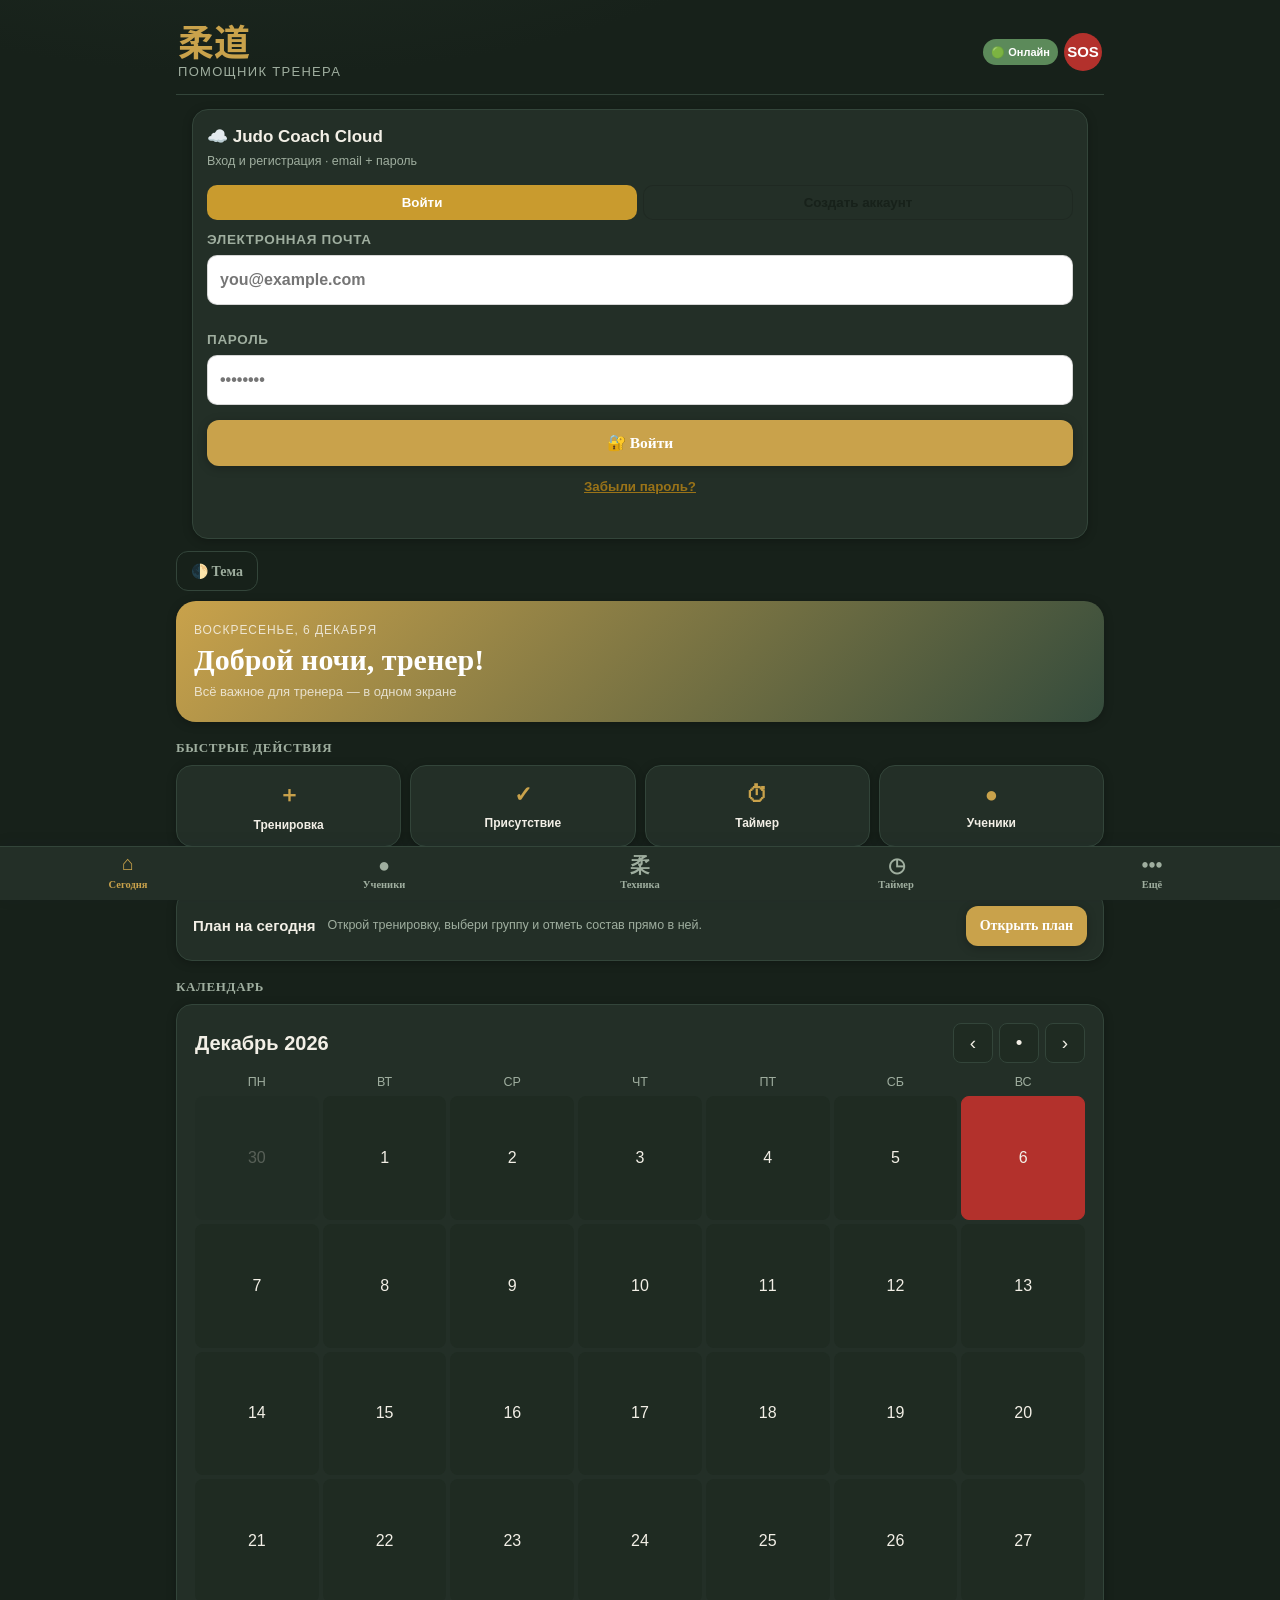
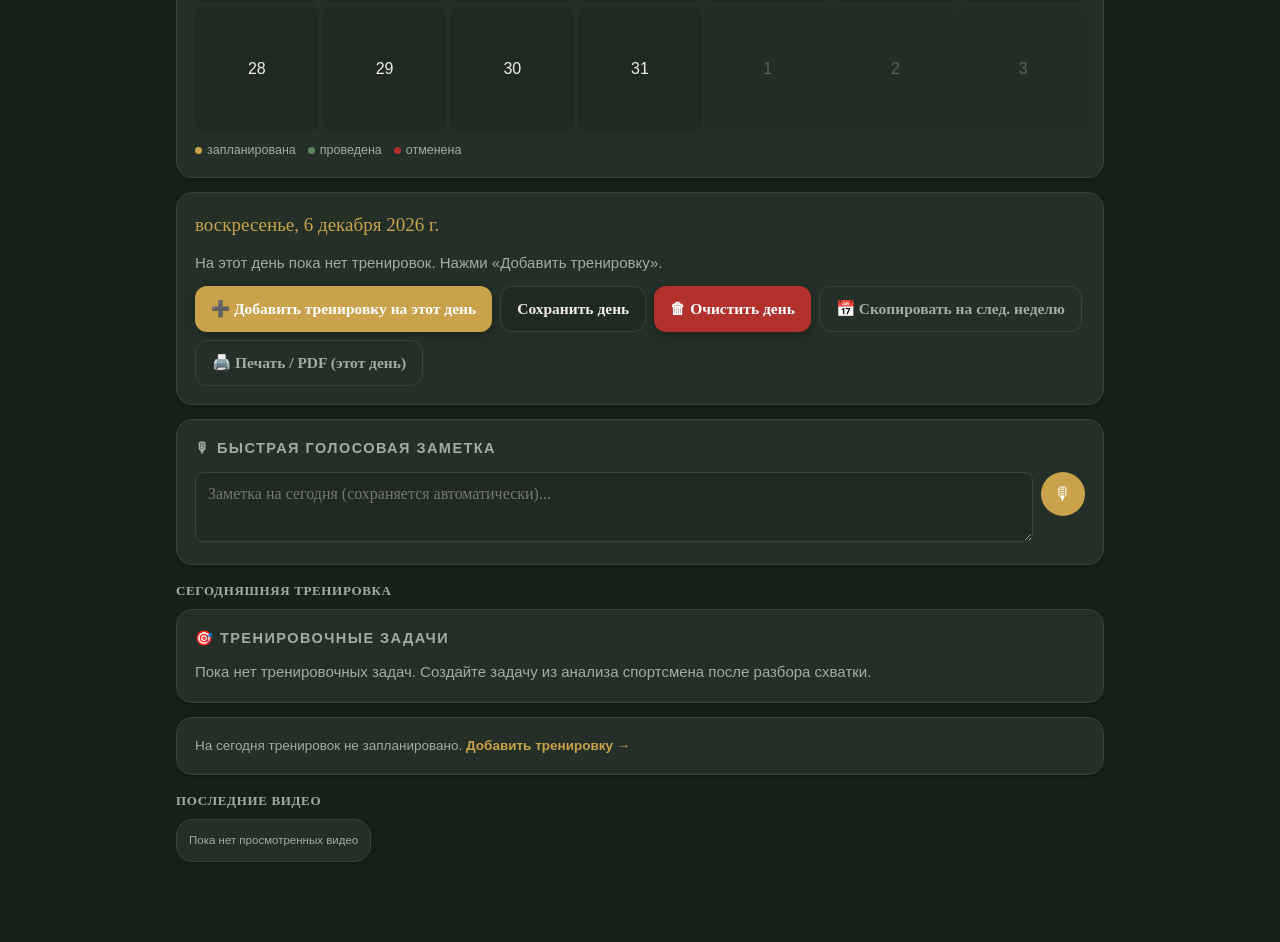
==== commit de6e4da3: "Add files via upload" ====
--- a/index.html
+++ b/index.html
@@ -16,19 +16,9 @@
 </head>
 <body>
 <a href="#main-content" class="skip-link">Перейти к содержимому</a>
-<div id="jc-onboarding" class="jc-onboarding" role="dialog" aria-modal="true" aria-labelledby="jc-ob-title" hidden>
-  <div class="jc-ob-sheet">
-    <div class="jc-ob-brand"><span class="kanji">柔道</span><strong>JUDO COACH</strong></div>
-    <div class="jc-ob-progress"><span class="active"></span><span></span><span></span></div>
-    <div class="jc-ob-slide active" data-ob="0"><div class="jc-ob-icon">🥋</div><h2 id="jc-ob-title">Всё нужное тренеру — под рукой</h2><p>Планируйте занятие, отмечайте спортсменов и запускайте тренировку без лишних экранов.</p></div>
-    <div class="jc-ob-slide" data-ob="1"><div class="jc-ob-icon">⏱</div><h2>Тренировка — в один тап</h2><p>Группа → присутствие → таймер → заметка. Можно работать одной рукой прямо в зале.</p></div>
-    <div class="jc-ob-slide" data-ob="2"><div class="jc-ob-icon">👥</div><h2>Данные остаются с вами</h2><p>Начните без регистрации. Аккаунт нужен только для облачной синхронизации и переноса данных.</p></div>
-    <div class="jc-ob-actions"><button type="button" class="btn ghost" id="jc-ob-skip">Пропустить</button><button type="button" class="btn" id="jc-ob-next">Далее</button></div>
-  </div>
-</div>
 <div class="app" id="main-content">
 
-  <div class="header" role="banner" style="display:flex;align-items:center;justify-content:space-between;gap:8px;">
+  <div class="header app-header" role="banner">
     <div style="min-width:0;">
       <div class="kanji" aria-hidden="true">柔道</div>
       <div class="sub">Помощник тренера</div>
@@ -173,17 +163,22 @@
     <div class="today-hero">
       <div class="t-date" id="today-date-str">—</div>
       <div class="t-title" id="today-title-str">Добро пожаловать</div>
-      <div style="display:flex;gap:8px;flex-wrap:wrap;">
-        <button class="btn gold small" id="today-start-training">▶ Начать тренировку</button>
-        <button class="btn secondary small" id="today-open-timer">⏱ Таймер</button>
-      </div>
-    </div>
-
-    <div class="quick-grid" aria-label="Быстрые действия">
-      <div class="quick-item" id="quick-calendar" role="button" tabindex="0"><span class="q-ic">📅</span><span class="q-lbl">Расписание</span></div>
-      <div class="quick-item" id="quick-roster" role="button" tabindex="0"><span class="q-ic">👥</span><span class="q-lbl">Спортсмены</span></div>
-      <div class="quick-item" id="quick-timer" role="button" tabindex="0"><span class="q-ic">⏱</span><span class="q-lbl">Таймер</span></div>
-      <div class="quick-item" id="quick-note" role="button" tabindex="0"><span class="q-ic">🎙</span><span class="q-lbl">Заметка</span></div>
+      <div class="today-hero-sub">Всё важное для тренера — в одном экране</div>
+    </div>
+
+    <div class="today-section-title">Быстрые действия</div>
+    <div class="quick-grid coach-actions">
+      <button class="quick-item" id="quick-add-training" type="button"><span class="q-ic">＋</span><span class="q-lbl">Тренировка</span></button>
+      <button class="quick-item" id="quick-attendance" type="button"><span class="q-ic">✓</span><span class="q-lbl">Присутствие</span></button>
+      <button class="quick-item" id="quick-timer" type="button"><span class="q-ic">⏱</span><span class="q-lbl">Таймер</span></button>
+      <button class="quick-item" id="quick-athletes" type="button"><span class="q-ic">●</span><span class="q-lbl">Ученики</span></button>
+    </div>
+
+    <div class="today-section-title">Перед тренировкой</div>
+    <div class="card scenario-card">
+      <div class="scenario-title">План на сегодня</div>
+      <div class="scenario-text">Открой тренировку, выбери группу и отметь состав прямо в ней.</div>
+      <button class="btn small" id="today-open-plan" type="button">Открыть план</button>
     </div>
 
     <div class="today-section-title">Календарь</div>
@@ -470,7 +465,7 @@
     </div>
   </div>
 
-  <!-- СФП-АТТЕСТАЦИЯ -->
+  <!-- ОФП-АТТЕСТАЦИЯ -->
   <div class="panel" id="panel-ofp">
     <div class="card" style="margin-bottom:12px;">
       <h3 class="section-title">Новая аттестация СФП</h3>
@@ -547,35 +542,40 @@
 
   <!-- ЕЩЁ -->
   <div class="panel" id="panel-more">
-    <div class="card" id="pro-status-card" style="margin-bottom:12px;">
-      <h3 class="section-title">Версия приложения</h3>
-      <div id="pro-status-text" style="margin:6px 0 10px;font-size:14px;"></div>
-      <button class="btn small gold" id="pro-status-btn">Подробнее о полной версии</button>
-    </div>
-    <div class="card" style="margin-bottom:12px;">
-      <h3 class="section-title">🏋 Планирование</h3>
-      <div class="more-subnav more-grid">
-        <div class="chip more-tile" data-subtab="constructor"><span class="more-tile-ic">🧩</span><span>Конструктор<br>тренировки</span></div>
-      </div>
-    </div>
-    <div class="card" style="margin-bottom:12px;">
-      <h3 class="section-title">📈 Прогресс спортсменов</h3>
-      <div class="more-subnav more-grid">
-        <div class="chip more-tile" data-subtab="exams"><span class="more-tile-ic">🎓</span><span>Экзамены</span></div>
-        <div class="chip more-tile" data-subtab="ofp"><span class="more-tile-ic">💪</span><span>СФП</span></div>
-        <div class="chip more-tile" data-subtab="competitions"><span class="more-tile-ic">🏆</span><span>Соревнования</span></div>
-        <div class="chip more-tile" data-subtab="stats"><span class="more-tile-ic">📊</span><span>Статистика</span></div>
-      </div>
-    </div>
-    <div class="card" style="margin-bottom:12px;">
-      <h3 class="section-title">📚 Помощник и документы</h3>
-      <div class="more-subnav more-grid">
-        <div class="chip more-tile" data-subtab="rules-pdf"><span class="more-tile-ic">📜</span><span>Правила</span></div>
-      </div>
-    </div>
+    <div class="more-head">
+      <div>
+        <div class="more-kicker">ИНСТРУМЕНТЫ</div>
+        <h2>Ещё</h2>
+        <div class="more-caption">Редко используемые функции — здесь, чтобы основной экран оставался простым.</div>
+      </div>
+    </div>
+
+    <div class="more-section-card">
+      <div class="more-section-title">Планирование</div>
+      <button class="more-action" data-subtab="constructor" type="button"><span class="more-action-icon">＋</span><span><b>Конструктор тренировки</b><small>Собрать тренировку из готовых блоков</small></span><span class="more-arrow">›</span></button>
+    </div>
+
+    <div class="more-section-card">
+      <div class="more-section-title">Спортсмены</div>
+      <button class="more-action" data-subtab="exams" type="button"><span class="more-action-icon">◇</span><span><b>Экзамены</b><small>Аттестация и подготовка к кю</small></span><span class="more-arrow">›</span></button>
+      <button class="more-action" data-subtab="ofp" type="button"><span class="more-action-icon">△</span><span><b>СФП</b><small>Контроль специальной физической подготовки</small></span><span class="more-arrow">›</span></button>
+      <button class="more-action" data-subtab="competitions" type="button"><span class="more-action-icon">□</span><span><b>Соревнования</b><small>Календарь и результаты</small></span><span class="more-arrow">›</span></button>
+      <button class="more-action" data-subtab="stats" type="button"><span class="more-action-icon">▥</span><span><b>Статистика</b><small>Посещаемость и динамика</small></span><span class="more-arrow">›</span></button>
+    </div>
+
+    <div class="more-section-card">
+      <div class="more-section-title">Поиск и видео</div>
+      <button class="more-action" id="more-search" type="button"><span class="more-action-icon">⌕</span><span><b>Поиск</b><small>Ученики, техники, термины и материалы</small></span><span class="more-arrow">›</span></button>
+      <button class="more-action" id="more-video-review" type="button"><span class="more-action-icon">▷</span><span><b>Разбор видео</b><small>Видео с телефона, рисунки и голосовые комментарии</small></span><span class="more-arrow">›</span></button>
+    </div>
+
+    <div class="more-section-card">
+      <div class="more-section-title">Документы и данные</div>
+      <button class="more-action" data-subtab="rules-pdf" type="button"><span class="more-action-icon">▤</span><span><b>Правила</b><small>Судейские правила</small></span><span class="more-arrow">›</span></button>
+    </div>
+
     <div id="more-legacy-slot"></div>
   </div>
-
 </div>
 
 <button id="global-search-fab" aria-label="Открыть глобальный поиск" style="position:fixed;right:14px;bottom:76px;z-index:60;width:48px;height:48px;border-radius:50%;background:var(--navy,var(--belt-red));color:#fff;border:none;box-shadow:0 4px 14px rgba(0,0,0,.25);font-size:20px;display:flex;align-items:center;justify-content:center;cursor:pointer;">🔍</button>
@@ -651,11 +651,22 @@
   </div>
 </div>
 
+<div class="onboarding" id="onboarding" hidden role="dialog" aria-modal="true" aria-label="Знакомство с Judo Coach">
+  <div class="onboarding-sheet">
+    <div class="onboarding-progress"><span class="on-dot active"></span><span class="on-dot"></span><span class="on-dot"></span><span class="on-dot"></span></div>
+    <div class="onboarding-step active" data-step="0"><div class="on-mark">柔道</div><h2>Judo Coach</h2><p>Рабочий инструмент тренера. План, ученики и таймер — без лишних экранов.</p></div>
+    <div class="onboarding-step" data-step="1"><div class="on-mark">1</div><h2>Перед тренировкой</h2><p>Открой план на сегодня, выбери группу и сразу переходи к тренировке.</p></div>
+    <div class="onboarding-step" data-step="2"><div class="on-mark">2</div><h2>Во время тренировки</h2><p>Отмечай присутствующих одним тапом. Нужный таймер всегда рядом.</p></div>
+    <div class="onboarding-step" data-step="3"><div class="on-mark">3</div><h2>После тренировки</h2><p>Сохрани день, посмотри статистику и вернись к ученикам, когда удобно.</p></div>
+    <div class="onboarding-actions"><button class="btn ghost" id="onboarding-skip" type="button">Пропустить</button><button class="btn" id="onboarding-next" type="button">Далее</button></div>
+  </div>
+</div>
+
 <div class="bottom-nav" role="navigation" aria-label="Основная навигация">
   <div class="bn-item active" data-nav="today" role="button" tabindex="0" aria-label="Сегодня"><span class="bn-ic" aria-hidden="true">⌂</span><span>Сегодня</span></div>
-  <div class="bn-item" data-nav="training" role="button" tabindex="0" aria-label="Тренировка"><span class="bn-ic" aria-hidden="true">🥋</span><span>Тренировка</span></div>
-  <div class="bn-item" data-nav="roster" role="button" tabindex="0" aria-label="Спортсмены"><span class="bn-ic" aria-hidden="true">👥</span><span>Спортсмены</span></div>
-  <div class="bn-item" data-nav="library" role="button" tabindex="0" aria-label="Техника"><span class="bn-ic" aria-hidden="true">📚</span><span>Техника</span></div>
+  <div class="bn-item" data-nav="roster" role="button" tabindex="0" aria-label="Ученики"><span class="bn-ic" aria-hidden="true">●</span><span>Ученики</span></div>
+  <div class="bn-item" data-nav="library" role="button" tabindex="0" aria-label="Техника"><span class="bn-ic" aria-hidden="true">柔</span><span>Техника</span></div>
+  <div class="bn-item" data-nav="timers" role="button" tabindex="0" aria-label="Таймер"><span class="bn-ic" aria-hidden="true">◷</span><span>Таймер</span></div>
   <div class="bn-item" data-nav="more" role="button" tabindex="0" aria-label="Ещё"><span class="bn-ic" aria-hidden="true">•••</span><span>Ещё</span></div>
 </div>
 
@@ -665,7 +676,7 @@
 <script src="roster.js"></script>
 <script src="athlete-core.js"></script>
 <script src="library-ui.js"></script>
-<script src="drive-video-links.js?v=4.1.1"></script>
+<script src="drive-video-links.js?v=4.2.0"></script>
 <script src="library-kyu.js"></script>
 <script src="library-techniques-data.js"></script>
 <script src="library-render.js"></script>
@@ -677,7 +688,7 @@
 <script src="supabase-js.vendor.js"></script>
 <script src="supabase-backend.js"></script>
 <script src="navigation-ui.js"></script>
-<script src="video-tools-misc.js?v=4.1.0"></script>
+<script src="video-tools-misc.js?v=4.2.0"></script>
 
 <!-- ===== ВСТРОЕННЫЙ ВИДЕОПЛЕЕР RUTUBE ===== -->
 <div class="video-modal-overlay" id="video-modal" role="dialog" aria-modal="true" aria-label="Просмотр видео">
@@ -791,11 +802,11 @@
 <script src="video-player.js"></script>
 <script src="fight-review-studio.js"></script>
 <script src="fight-intelligence.js"></script>
-<script src="training-intelligence.js?v=4.1.0"></script>
-<script src="firebase-auth-ui.js?v=4.1.0"></script>
-
-<script type="module" src="src/core/config/app-config.js?v=4.1.0"></script>
-<script type="module" src="src/core/video/video-source.js?v=4.1.0"></script>
+<script src="training-intelligence.js?v=4.2.0"></script>
+<script src="firebase-auth-ui.js?v=4.2.0"></script>
+
+<script type="module" src="src/core/config/app-config.js?v=4.2.0"></script>
+<script type="module" src="src/core/video/video-source.js?v=4.2.0"></script>
 <script src="native-bridge.js"></script>
 <script src="android-shell.js"></script>
 <script src="sw-register.js"></script>
--- a/styles.css
+++ b/styles.css
@@ -27,19 +27,19 @@
     --mat-2: #ffffff;
     --card: #ffffff;
     --line: #e2e6ef;
-    --belt-red: #a84f4b;
-    --gold: #7b6858;
-    --navy: #a84f4b;
-    --white: #1d2328;
-    --dim: #5f6870;
-    --ok: #3f7652;
-    --shadow: 0 2px 14px rgba(30,35,40,.07);
+    --belt-red: #d1332c;
+    --gold: #101f3c;
+    --navy: #101f3c;
+    --white: #16213a;
+    --dim: #6d7690;
+    --ok: #2e7d46;
+    --shadow: 0 2px 14px rgba(16,31,60,.08);
     --radius: 16px;
   }
   *{box-sizing:border-box; -webkit-tap-highlight-color: transparent;}
   html,body{margin:0;padding:0; overflow-x:hidden; width:100%; -webkit-tap-highlight-color:transparent; }
   body{
-    background: radial-gradient(1000px 500px at 20% -10%, #ffffff 0%, var(--mat) 58%), var(--mat);
+    background: radial-gradient(1200px 600px at 20% -10%, #223026 0%, var(--mat) 55%), var(--mat);
     color: var(--white);
     font-family: 'Inter', sans-serif;
     min-height:100vh;
@@ -570,59 +570,33 @@
 }
 [data-theme="light"] .quick-group{ background:#f3f5f9 !important; color:#16213a !important; border-color:#d8deea !important; }
 
-/* ===== MOBILE UX 2026: крупные зоны нажатия и спокойный светлый акцент ===== */
-[data-theme="light"] .today-hero{
-  background:linear-gradient(135deg,#9e514d,#b86a65);
-}
-[data-theme="light"] .today-hero .btn.secondary{
-  background:rgba(255,255,255,.92); color:#252a2f; border-color:rgba(255,255,255,.75);
-}
-.bn-item{min-height:60px;padding:9px 3px 8px;font-size:11px;}
-.bn-item .bn-ic{font-size:19px;}
-.btn{min-height:52px;padding:11px 16px;}
-.quick-item{min-height:84px;display:flex;flex-direction:column;align-items:center;justify-content:center;}
-.card{transition:transform .16s ease,box-shadow .16s ease;}
-.attendance-toolbar{display:flex;gap:8px;flex-wrap:wrap;margin:10px 0 8px;}
-.attendance-summary{display:flex;gap:8px;flex-wrap:wrap;margin:8px 0 10px;}
-.attendance-summary .att-stat{flex:1 1 90px;min-height:58px;border:1px solid var(--line);border-radius:12px;background:var(--mat-2);padding:9px 10px;}
-.att-stat .n{font-family:'Oswald';font-size:24px;font-weight:700;line-height:1;}
-.att-stat .l{font-size:10px;color:var(--dim);margin-top:4px;text-transform:uppercase;}
-.attendance-list{display:flex;flex-direction:column;gap:7px;}
-.attendance-person{min-height:52px;display:flex;align-items:center;justify-content:space-between;gap:10px;padding:10px 12px;border:1px solid var(--line);border-radius:12px;background:var(--mat-2);color:var(--white);cursor:pointer;touch-action:manipulation;}
-.attendance-person:active{transform:scale(.985);}
-.attendance-person .name{font-size:14px;font-weight:650;}
-.attendance-person .state{font-size:12px;font-weight:700;white-space:nowrap;}
-.attendance-person.att-present{border-color:var(--ok);background:color-mix(in srgb,var(--ok) 14%,var(--mat-2));}
-.attendance-person.att-present .state{color:var(--ok);}
-.attendance-person.att-excused{border-color:var(--gold);}
-.attendance-person.att-excused .state{color:var(--gold);}
-.attendance-person.att-absent{border-color:var(--belt-red);background:color-mix(in srgb,var(--belt-red) 10%,var(--mat-2));}
-.attendance-person.att-absent .state{color:var(--belt-red);}
-.session-body{padding:0 12px 14px;}
-.session .session-head{min-height:58px;}
-@media(max-width:420px){
-  .app{padding-left:10px!important;padding-right:10px!important;}
-  .today-hero{padding:16px;}
-  .today-hero .t-title{font-size:22px;}
-  .quick-grid{grid-template-columns:1fr 1fr;gap:8px;}
-  .quick-item .q-ic{font-size:20px;}
-}
-@media(min-width:700px){.attendance-list{display:grid;grid-template-columns:1fr 1fr;}}
-
-/* ===== Первый запуск: короткий onboarding без обязательной регистрации ===== */
-.jc-onboarding{position:fixed;inset:0;z-index:1000;background:rgba(8,12,10,.78);backdrop-filter:blur(8px);display:flex;align-items:flex-end;justify-content:center;padding:14px;}
-.jc-onboarding[hidden]{display:none;}
-.jc-ob-sheet{width:min(520px,100%);background:var(--card);color:var(--white);border:1px solid var(--line);border-radius:24px;padding:22px 18px calc(18px + var(--safe-bottom));box-shadow:0 20px 60px rgba(0,0,0,.45);}
-.jc-ob-brand{display:flex;align-items:center;gap:10px;font-size:18px;margin-bottom:14px;}
-.jc-ob-brand .kanji{font-family:'JudoKanji';font-size:34px;color:var(--gold);line-height:1;}
-.jc-ob-progress{display:flex;gap:6px;margin-bottom:18px;}
-.jc-ob-progress span{height:4px;flex:1;border-radius:10px;background:var(--line);}
-.jc-ob-progress span.active{background:var(--belt-red);}
-.jc-ob-slide{display:none;min-height:250px;text-align:center;padding:8px 6px;}
-.jc-ob-slide.active{display:block;animation:fade .2s ease;}
-.jc-ob-icon{font-size:54px;margin:12px 0;}
-.jc-ob-slide h2{font-family:'Oswald';font-size:28px;line-height:1.05;margin:0 0 12px;}
-.jc-ob-slide p{font-size:15px;line-height:1.5;color:var(--dim);margin:0 auto;max-width:390px;}
-.jc-ob-actions{display:flex;gap:8px;margin-top:8px;}
-.jc-ob-actions .btn{flex:1;}
-@media(min-width:700px){.jc-onboarding{align-items:center;}.jc-ob-sheet{padding-bottom:22px;}}
+/* ===== JUDO COACH MOBILE UX 2026 ===== */
+.app-header{display:flex;align-items:center;justify-content:space-between;gap:10px;margin-bottom:14px;padding:8px 2px 12px;border-bottom:1px solid var(--line)}
+.header-actions{display:flex;align-items:center;gap:6px;min-width:0}
+.today-hero{padding:20px 18px;border-radius:20px;background:linear-gradient(135deg,var(--navy),#344b3c);box-shadow:var(--shadow)}
+.today-hero .t-title{font-size:clamp(24px,6vw,30px);line-height:1.08;margin:5px 0 6px}
+.today-hero-sub{font-size:13px;color:rgba(255,255,255,.72)}
+.coach-actions{grid-template-columns:repeat(4,1fr);gap:9px}
+.quick-item{min-height:82px;padding:13px 5px;border-radius:16px;border:1px solid var(--line);color:var(--white);background:var(--card)}
+.quick-item .q-ic{font-size:22px;font-weight:700;color:var(--gold);margin-bottom:7px}
+.quick-item .q-lbl{font-size:12px;color:var(--white);line-height:1.15}
+.scenario-card{display:flex;align-items:center;gap:12px;padding:14px 16px}
+.scenario-card .scenario-title{font-weight:800;font-size:15px}
+.scenario-card .scenario-text{font-size:12.5px;color:var(--dim);flex:1;line-height:1.35}
+.scenario-card .btn{flex-shrink:0}
+.more-head{padding:4px 2px 12px}.more-head h2{margin:2px 0 4px;font-size:28px}.more-kicker{font-size:10px;letter-spacing:.14em;color:var(--gold);font-weight:800}.more-caption{font-size:12.5px;color:var(--dim);max-width:560px}
+.more-section-card{background:var(--card);border:1px solid var(--line);border-radius:18px;padding:8px;margin-bottom:10px;box-shadow:var(--shadow)}
+.more-section-title{padding:7px 9px 6px;font-size:11px;font-weight:800;color:var(--dim);text-transform:uppercase;letter-spacing:.08em}
+.more-action{width:100%;display:flex;align-items:center;gap:11px;text-align:left;border:0;border-top:1px solid var(--line);background:transparent;color:var(--white);padding:13px 8px;min-height:58px;cursor:pointer;font:inherit}
+.more-action:first-of-type{border-top:0}.more-action:active{transform:scale(.99)}
+.more-action-icon{width:32px;height:32px;border-radius:10px;display:grid;place-items:center;background:var(--mat-2);color:var(--gold);font-weight:800;flex:0 0 32px}.more-action b{display:block;font-size:14px}.more-action small{display:block;color:var(--dim);font-size:11.5px;margin-top:2px}.more-arrow{margin-left:auto;color:var(--dim);font-size:22px}
+.onboarding{position:fixed;inset:0;z-index:1000;background:rgba(8,12,10,.78);backdrop-filter:blur(8px);display:flex;align-items:flex-end;justify-content:center;padding:12px}.onboarding[hidden]{display:none}
+.onboarding-sheet{width:min(520px,100%);background:var(--card);border:1px solid var(--line);border-radius:24px 24px 18px 18px;padding:20px;box-shadow:0 20px 70px rgba(0,0,0,.4)}
+.onboarding-progress{display:flex;gap:6px;margin-bottom:18px}.on-dot{height:4px;flex:1;border-radius:4px;background:var(--line)}.on-dot.active{background:var(--gold)}
+.onboarding-step{display:none;min-height:260px;padding:8px 4px}.onboarding-step.active{display:block}.on-mark{font-family:'JudoKanji',sans-serif;font-size:54px;color:var(--gold);margin:20px 0 14px}.onboarding-step h2{font-size:27px;margin:0 0 8px}.onboarding-step p{font-size:15px;line-height:1.5;color:var(--dim);max-width:420px}.onboarding-actions{display:flex;gap:8px;justify-content:space-between}.onboarding-actions .btn{flex:1}
+[data-theme="light"] .today-hero{background:linear-gradient(135deg,#263f35,#486352)}
+[data-theme="light"] .quick-item .q-ic{color:#7b6a2d}
+[data-theme="light"]{--belt-red:#b85c58}
+@media(max-width:560px){.coach-actions{grid-template-columns:repeat(2,1fr)}.scenario-card{align-items:flex-start;flex-direction:column}.scenario-card .btn{width:100%}.app-header{padding-top:4px}.header .kanji{font-size:31px}.bottom-nav{min-height:64px}.bn-item{min-height:60px;font-size:10px}.bn-item .bn-ic{font-size:19px}.quick-item{min-height:78px}}
+@media(min-width:900px){.app{max-width:960px}.onboarding{align-items:center}.onboarding-sheet{border-radius:24px}}
+#global-search-fab,#video-review-fab{display:none !important}
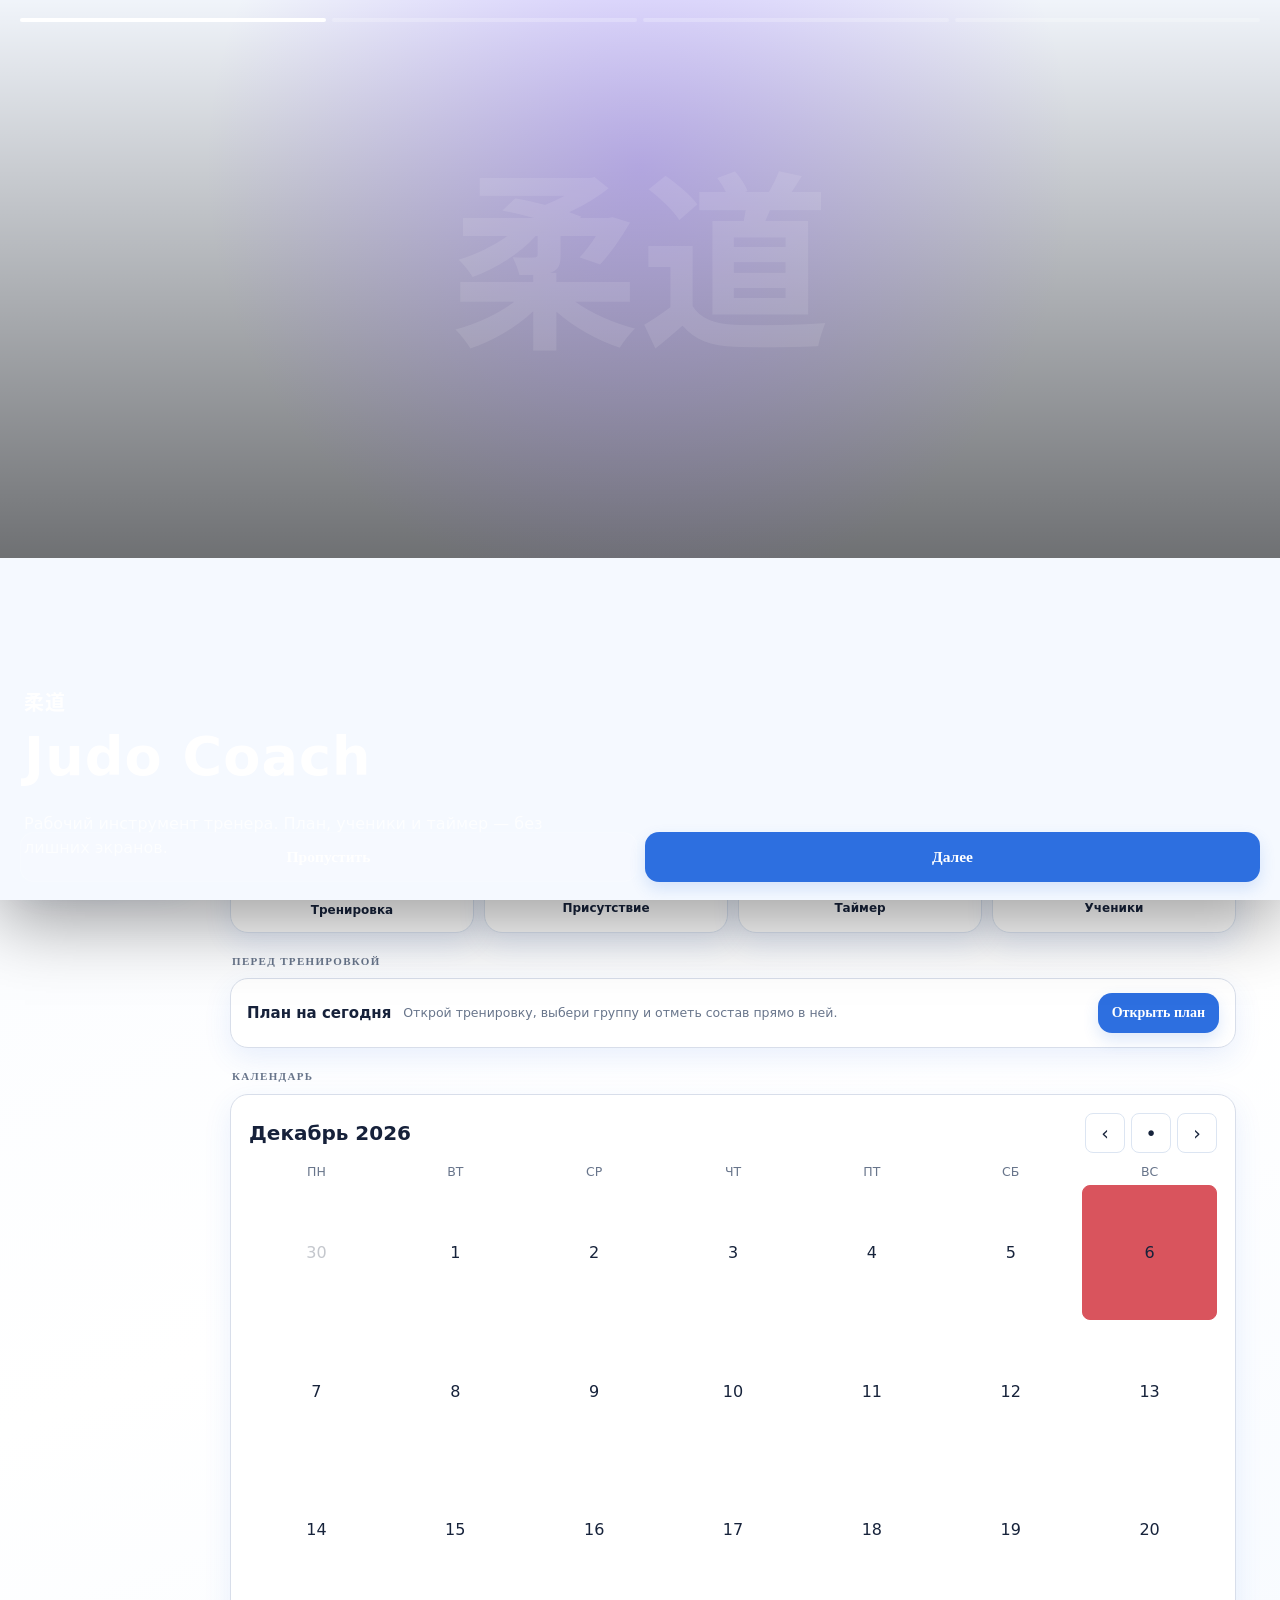
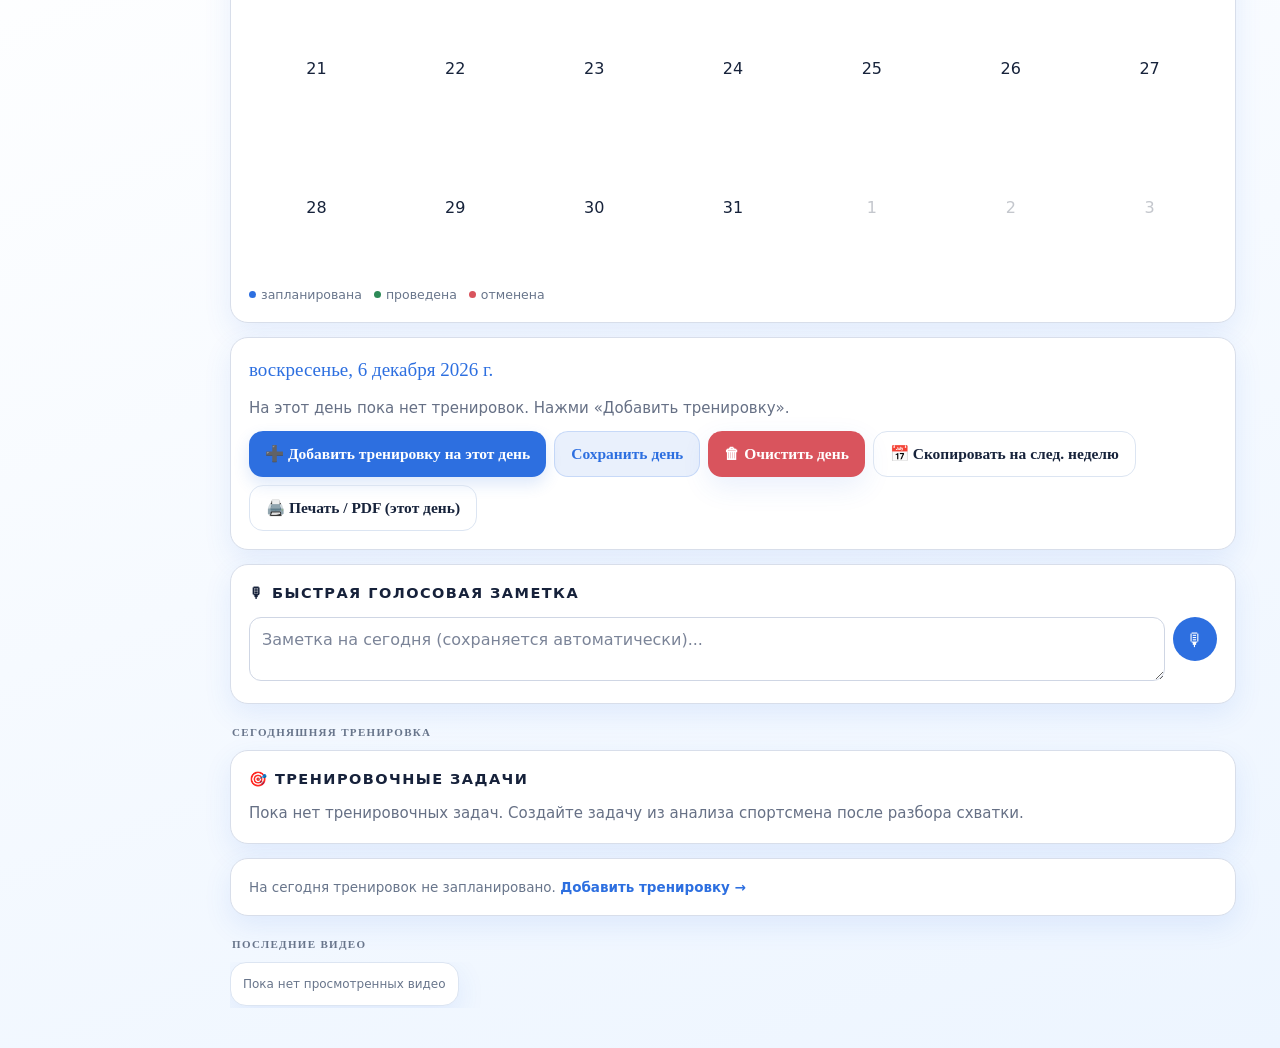
==== commit 6b66476f: "Add files via upload" ====
--- a/index.html
+++ b/index.html
@@ -2,12 +2,13 @@
 <html lang="ru">
 <head>
 <meta charset="UTF-8">
+    <meta name="judocoach-api" content="">
 <meta name="viewport" content="width=device-width, initial-scale=1.0, viewport-fit=cover">
 <title>Дзюдо · Помощник тренера</title>
 <link rel="manifest" href="manifest.json">
 <link rel="apple-touch-icon" href="icon-192.png">
 <link rel="icon" href="[data-uri]">
-<meta name="theme-color" content="#17211a">
+<meta name="theme-color" content="#0E0E12">
 <meta name="apple-mobile-web-app-capable" content="yes">
 <meta name="mobile-web-app-capable" content="yes">
 <meta name="apple-mobile-web-app-status-bar-style" content="black-translucent">
@@ -15,6 +16,17 @@
 <link rel="stylesheet" href="styles.css">
 </head>
 <body>
+<!-- JudoCoach premium splash -->
+<div class="jc-splash" id="jc-splash" aria-label="JudoCoach" role="status">
+  <div class="jc-splash-photo" aria-hidden="true"></div>
+  <div class="jc-splash-overlay"></div>
+  <div class="jc-splash-content">
+    <div class="jc-splash-mark">柔道</div>
+    <div class="jc-splash-title">JudoCoach</div>
+    <div class="jc-splash-sub">Цифровой помощник тренера</div>
+  </div>
+  <div class="jc-splash-loader" aria-label="Загрузка"><span></span></div>
+</div>
 <a href="#main-content" class="skip-link">Перейти к содержимому</a>
 <div class="app" id="main-content">
 
@@ -33,7 +45,7 @@
   <section class="card jc-auth-card" id="main-auth-card" style="margin:12px 16px 12px;padding:14px;">
     <div class="jc-auth-head">
       <div>
-        <div style="font-weight:800;font-size:17px;">☁️ Judo Coach Cloud</div>
+        <div style="font-weight:800;font-size:17px;">☁️ JudoCoach Cloud</div>
         <div id="main-auth-status" class="jc-auth-status">Вход и регистрация · email + пароль</div>
       </div>
       <span id="main-auth-role" class="jc-role-badge" style="display:none;" hidden></span>
@@ -106,7 +118,7 @@
   <div class="offline-note">Данные хранятся локально на этом телефоне и работают без интернета. При каждом нажатии «Сохранить день» в «Загрузки» автоматически добавляется файл-копия — можно почистить старые вручную, когда накопится много.</div>
 
   <div class="card" id="cloud-card" style="margin:0 16px 12px;">
-    <h3 class="section-title">☁️ Облако · Supabase</h3>
+    <h3 class="section-title">☁️ Облако · JudoCoach</h3>
     <div id="cloud-setup" style="display:none;"></div>
     <div id="cloud-actions" style="display:flex;flex-direction:column;gap:8px;margin-top:8px;">
       <button class="btn small" id="firebase-signin" style="display:none;">🔐 Войти в Judo Coach</button>
@@ -662,11 +674,12 @@
   </div>
 </div>
 
+<button class="jc-fab" id="jc-main-fab" type="button" aria-label="Создать" title="Создать">+</button>
+
 <div class="bottom-nav" role="navigation" aria-label="Основная навигация">
   <div class="bn-item active" data-nav="today" role="button" tabindex="0" aria-label="Сегодня"><span class="bn-ic" aria-hidden="true">⌂</span><span>Сегодня</span></div>
-  <div class="bn-item" data-nav="roster" role="button" tabindex="0" aria-label="Ученики"><span class="bn-ic" aria-hidden="true">●</span><span>Ученики</span></div>
-  <div class="bn-item" data-nav="library" role="button" tabindex="0" aria-label="Техника"><span class="bn-ic" aria-hidden="true">柔</span><span>Техника</span></div>
-  <div class="bn-item" data-nav="timers" role="button" tabindex="0" aria-label="Таймер"><span class="bn-ic" aria-hidden="true">◷</span><span>Таймер</span></div>
+  <div class="bn-item" data-nav="calendar" role="button" tabindex="0" aria-label="Календарь"><span class="bn-ic" aria-hidden="true">▦</span><span>Календарь</span></div>
+  <div class="bn-item" data-nav="roster" role="button" tabindex="0" aria-label="Ученики"><span class="bn-ic" aria-hidden="true">♙</span><span>Ученики</span></div>
   <div class="bn-item" data-nav="more" role="button" tabindex="0" aria-label="Ещё"><span class="bn-ic" aria-hidden="true">•••</span><span>Ещё</span></div>
 </div>
 
@@ -685,8 +698,7 @@
 <script src="ofp-attestation.js"></script>
 <script src="constructor-timers.js"></script>
 <script src="backup-sync.js"></script>
-<script src="supabase-js.vendor.js"></script>
-<script src="supabase-backend.js"></script>
+<script src="firstvds-backend.js"></script>
 <script src="navigation-ui.js"></script>
 <script src="video-tools-misc.js?v=4.2.0"></script>
 
@@ -810,5 +822,20 @@
 <script src="native-bridge.js"></script>
 <script src="android-shell.js"></script>
 <script src="sw-register.js"></script>
+<script>
+(function(){
+  const splash=document.getElementById('jc-splash');
+  const hide=()=>{ if(!splash) return; splash.classList.add('is-hidden'); setTimeout(()=>splash.remove(),650); };
+  window.addEventListener('load',()=>setTimeout(hide,850),{once:true});
+  setTimeout(hide,2200);
+  const fab=document.getElementById('jc-main-fab');
+  fab?.addEventListener('click',()=>{
+    const target=document.getElementById('quick-add-training') || document.getElementById('add-session');
+    if(target){ target.click(); return; }
+    const more=document.querySelector('[data-nav="more"]');
+    more?.click();
+  });
+})();
+</script>
 </body>
 </html>
--- a/styles.css
+++ b/styles.css
@@ -600,3 +600,223 @@
 @media(max-width:560px){.coach-actions{grid-template-columns:repeat(2,1fr)}.scenario-card{align-items:flex-start;flex-direction:column}.scenario-card .btn{width:100%}.app-header{padding-top:4px}.header .kanji{font-size:31px}.bottom-nav{min-height:64px}.bn-item{min-height:60px;font-size:10px}.bn-item .bn-ic{font-size:19px}.quick-item{min-height:78px}}
 @media(min-width:900px){.app{max-width:960px}.onboarding{align-items:center}.onboarding-sheet{border-radius:24px}}
 #global-search-fab,#video-review-fab{display:none !important}
+
+/* =========================================================
+   JUDOCOACH 4.2 — FINAL UI SYSTEM
+   Light / Dark, mobile-first, one-hand coach UX
+   ========================================================= */
+:root{
+  --jc-radius:18px;
+  --jc-blue:#2D6FE0;
+  --jc-blue-2:#4D8DF0;
+  --jc-purple:#7C4DFF;
+  --jc-purple-2:#8B5CF6;
+  --jc-dark:#0E0E12;
+  --jc-dark-card:#17171D;
+  --jc-dark-card-2:#1D1D25;
+  --jc-dark-line:#2B2B36;
+}
+
+/* Dark = premium graphite + violet */
+html:not([data-theme="light"]) body{
+  background:
+    radial-gradient(900px 420px at 100% -10%, rgba(124,77,255,.18), transparent 60%),
+    radial-gradient(700px 420px at -10% 20%, rgba(45,111,224,.10), transparent 58%),
+    var(--jc-dark) !important;
+  color:#F6F5FA;
+}
+html:not([data-theme="light"]){
+  --mat:var(--jc-dark);
+  --mat-2:var(--jc-dark-card-2);
+  --card:var(--jc-dark-card);
+  --line:var(--jc-dark-line);
+  --white:#F6F5FA;
+  --dim:#A5A4B2;
+  --navy:var(--jc-purple);
+  --gold:var(--jc-purple-2);
+  --ok:#5EBD83;
+  --belt-red:#EF6A72;
+  --shadow:0 10px 28px rgba(0,0,0,.24);
+}
+
+/* Light = white → blue */
+[data-theme="light"] body{
+  background:
+    radial-gradient(900px 420px at 100% -15%, rgba(45,111,224,.20), transparent 62%),
+    linear-gradient(160deg,#F5F9FF 0%,#FFFFFF 46%,#EDF5FF 100%) !important;
+  color:#17233B;
+}
+[data-theme="light"]{
+  --mat:#F5F9FF;
+  --mat-2:#FFFFFF;
+  --card:#FFFFFF;
+  --line:#DCE5F2;
+  --white:#17233B;
+  --dim:#68758B;
+  --navy:var(--jc-blue);
+  --gold:var(--jc-blue);
+  --ok:#2D8A57;
+  --belt-red:#D9545D;
+  --shadow:0 10px 28px rgba(45,111,224,.10);
+}
+
+body,button,input,select,textarea{font-family:Inter,system-ui,-apple-system,BlinkMacSystemFont,"Segoe UI",sans-serif;}
+h1,h2,h3,.disp{font-family:Inter,system-ui,-apple-system,BlinkMacSystemFont,"Segoe UI",sans-serif;}
+.app{max-width:760px;padding-left:16px;padding-right:16px;}
+.card,.session,.tabs,.timer-tab,.palette-btn,.lib-item,.stat-box,.bulk-box,.constructor-block{border-radius:var(--jc-radius);}
+
+/* Header */
+.app-header{border-bottom:0;padding:8px 2px 10px;margin-bottom:10px;}
+.header .kanji{font-size:30px;color:var(--navy);}
+.header .sub{font-size:10px;letter-spacing:.12em;}
+#net-status-badge{background:rgba(45,111,224,.10)!important;color:var(--navy)!important;border:1px solid rgba(45,111,224,.16);}
+#sos-btn{background:var(--belt-red)!important;box-shadow:0 6px 14px rgba(217,84,93,.20);}
+
+/* Auth card */
+.jc-auth-card{border:1px solid var(--line)!important;box-shadow:var(--shadow);}
+.jc-auth-tab{border-radius:12px!important;border-color:var(--line)!important;background:var(--mat-2)!important;color:var(--white)!important;min-height:44px;}
+.jc-auth-tab.active{background:var(--navy)!important;color:#fff!important;}
+.jc-auth-form input,input,select,textarea{border-radius:12px!important;border-color:var(--line)!important;background:var(--mat-2)!important;color:var(--white)!important;min-height:44px;}
+.btn{border-radius:14px!important;min-height:44px;font-weight:750;}
+.btn:not(.ghost):not(.secondary):not(.danger):not(.gold){background:var(--navy)!important;color:#fff!important;border-color:transparent!important;box-shadow:0 7px 16px rgba(45,111,224,.16);}
+html:not([data-theme="light"]) .btn:not(.ghost):not(.secondary):not(.danger):not(.gold){box-shadow:0 7px 18px rgba(124,77,255,.22);}
+.btn.ghost{background:transparent!important;border:1px solid var(--line)!important;color:var(--white)!important;}
+.btn.secondary{background:rgba(45,111,224,.10)!important;color:var(--navy)!important;border:1px solid rgba(45,111,224,.18)!important;}
+
+/* Today hero */
+.today-hero{border-radius:22px!important;padding:22px 20px!important;min-height:164px;display:flex;flex-direction:column;justify-content:flex-end;background:linear-gradient(135deg,#2D6FE0,#75A6F5)!important;box-shadow:0 18px 38px rgba(45,111,224,.20)!important;position:relative;overflow:hidden;}
+.today-hero:after{content:"";position:absolute;inset:auto -80px -90px auto;width:260px;height:260px;border-radius:50%;background:rgba(255,255,255,.14);}
+html:not([data-theme="light"]) .today-hero{background:linear-gradient(135deg,#1A1730,#7C4DFF)!important;box-shadow:0 18px 40px rgba(124,77,255,.22)!important;}
+.today-hero>*{position:relative;z-index:1;}
+.today-hero .t-date{font-size:11px;opacity:.8;}
+.today-hero .t-title{font-size:28px;line-height:1.08;margin:6px 0 8px;}
+.today-hero-sub{font-size:13px;color:rgba(255,255,255,.80);}
+
+/* Quick actions */
+.coach-actions,.quick-grid{gap:10px;}
+.quick-item{min-height:82px;border-radius:18px!important;background:var(--card)!important;border:1px solid var(--line)!important;box-shadow:var(--shadow)!important;}
+.quick-item .q-ic{color:var(--navy)!important;}
+.quick-item .q-lbl{color:var(--white)!important;font-weight:700;}
+.quick-item:active{transform:scale(.97);}
+.today-section-title{font-size:11px;letter-spacing:.12em;margin:20px 2px 9px;color:var(--dim);}
+
+/* Cards and lists */
+.card{box-shadow:var(--shadow);}
+.mini-card{border-radius:16px!important;background:var(--card)!important;border-color:var(--line)!important;box-shadow:var(--shadow)!important;}
+.mini-card .m-t{font-size:14px;}
+.mini-card .m-s{font-size:12px;}
+.chip,.badge,.cert-pill{border-radius:999px!important;}
+
+/* Bottom navigation + floating plus */
+.bottom-nav{height:70px;background:rgba(255,255,255,.92)!important;backdrop-filter:blur(18px);border-top:1px solid var(--line)!important;box-shadow:0 -10px 30px rgba(16,31,60,.10)!important;padding-bottom:var(--safe-bottom);}
+html:not([data-theme="light"]) .bottom-nav{background:rgba(14,14,18,.92)!important;box-shadow:0 -10px 30px rgba(0,0,0,.35)!important;}
+.bn-item{height:64px;min-height:64px;padding-top:7px;color:var(--dim)!important;font-family:Inter,system-ui,sans-serif;font-size:10px;font-weight:700;}
+.bn-item .bn-ic{font-size:20px;color:inherit;}
+.bn-item.active{color:var(--navy)!important;}
+.bn-item.active .bn-ic{transform:translateY(-1px) scale(1.08);}
+.jc-fab{position:fixed;left:50%;bottom:calc(38px + var(--safe-bottom));transform:translateX(-50%);z-index:70;width:58px;height:58px;border-radius:50%;border:4px solid var(--mat);background:var(--navy);color:#fff;font-size:32px;line-height:1;font-weight:300;box-shadow:0 12px 28px rgba(45,111,224,.32);cursor:pointer;display:grid;place-items:center;}
+html:not([data-theme="light"]) .jc-fab{box-shadow:0 12px 30px rgba(124,77,255,.36);}
+.jc-fab:active{transform:translateX(-50%) scale(.93);}
+
+/* More */
+.more-section-card{border-radius:18px!important;box-shadow:var(--shadow)!important;border-color:var(--line)!important;}
+.more-action{min-height:60px;color:var(--white)!important;}
+.more-action-icon{background:rgba(45,111,224,.10)!important;color:var(--navy)!important;border-radius:12px!important;}
+
+/* Onboarding */
+.onboarding{background:rgba(6,8,14,.88)!important;backdrop-filter:blur(10px);padding:0!important;align-items:stretch!important;}
+.onboarding-sheet{width:100%;max-width:none!important;height:100%;border:0!important;border-radius:0!important;padding:0!important;background:var(--mat)!important;display:flex;flex-direction:column;position:relative;overflow:hidden;}
+.onboarding-step{min-height:0!important;flex:1;padding:0!important;position:relative;display:none;overflow:hidden;}
+.onboarding-step.active{display:flex;flex-direction:column;justify-content:flex-end;padding:0 24px 24px!important;}
+.onboarding-step:before{content:"";position:absolute;inset:0 0 38% 0;background:radial-gradient(circle at 50% 30%,rgba(124,77,255,.30),transparent 58%),linear-gradient(180deg,rgba(0,0,0,.02),rgba(0,0,0,.55));}
+.onboarding-step[data-step="0"]:after{content:"柔道";position:absolute;inset:12% 0 auto;text-align:center;font-family:JudoKanji,serif;font-size:clamp(100px,30vw,190px);color:rgba(255,255,255,.10);}
+.on-mark{position:relative;z-index:2;font-size:20px!important;color:#fff!important;margin:0 0 12px!important;letter-spacing:.04em;}
+.onboarding-step h2,.onboarding-step p{position:relative;z-index:2;color:#fff!important;max-width:560px;}
+.onboarding-step h2{font-size:clamp(34px,9vw,54px)!important;line-height:1.02!important;margin-bottom:12px!important;}
+.onboarding-step p{font-size:16px!important;line-height:1.5!important;color:rgba(255,255,255,.76)!important;}
+.onboarding-progress{position:absolute;z-index:5;top:calc(18px + var(--safe-top));left:20px;right:20px;margin:0!important;}
+.on-dot{background:rgba(255,255,255,.22)!important;height:4px!important;}.on-dot.active{background:#fff!important;}
+.onboarding-actions{position:absolute;z-index:5;left:20px;right:20px;bottom:calc(18px + var(--safe-bottom));}
+.onboarding-actions .btn{min-height:50px;}
+.onboarding-actions .ghost{background:rgba(255,255,255,.10)!important;border-color:rgba(255,255,255,.18)!important;color:#fff!important;}
+
+/* Splash */
+.jc-splash{position:fixed;inset:0;z-index:3000;overflow:hidden;background:#3A2A1D;color:#fff;display:flex;align-items:center;justify-content:center;transition:opacity .55s ease,visibility .55s ease;}
+.jc-splash.is-hidden{opacity:0;visibility:hidden;pointer-events:none;}
+.jc-splash-photo{position:absolute;inset:0;background:
+  radial-gradient(ellipse at 52% 34%,rgba(224,190,145,.35),transparent 25%),
+  linear-gradient(165deg,#6d5138 0%,#3f2e21 46%,#201713 100%);}
+.jc-splash-photo:before{content:"";position:absolute;inset:0;background:repeating-linear-gradient(0deg,rgba(255,255,255,.035) 0 1px,transparent 1px 5px),repeating-linear-gradient(90deg,rgba(0,0,0,.035) 0 1px,transparent 1px 6px);opacity:.75;transform:rotate(-7deg) scale(1.2);}
+.jc-splash-belt{position:absolute;width:120%;height:64px;left:-10%;top:58%;transform:rotate(-8deg);background:linear-gradient(180deg,#BCA06F,#765A37 45%,#4A3523);box-shadow:0 18px 30px rgba(0,0,0,.35);}
+.jc-splash-weave{position:absolute;width:44%;height:48%;left:28%;top:18%;border-radius:40%;background:radial-gradient(ellipse,rgba(239,222,197,.28),transparent 67%);filter:blur(5px);}
+.jc-splash-overlay{position:absolute;inset:0;background:linear-gradient(180deg,rgba(12,8,5,.28),rgba(12,8,5,.72));}
+.jc-splash-content{position:relative;z-index:2;text-align:center;transform:translateY(-2vh);}
+.jc-splash-mark{font-family:JudoKanji,serif;font-size:28px;letter-spacing:.08em;opacity:.85;margin-bottom:12px;}
+.jc-splash-title{font-size:clamp(42px,12vw,72px);font-weight:800;letter-spacing:-.045em;line-height:.95;text-shadow:0 6px 28px rgba(0,0,0,.28);}
+.jc-splash-sub{margin-top:12px;font-size:13px;letter-spacing:.12em;text-transform:uppercase;color:rgba(255,255,255,.70);}
+.jc-splash-loader{position:absolute;z-index:2;left:18%;right:18%;bottom:calc(32px + var(--safe-bottom));height:3px;border-radius:4px;background:rgba(255,255,255,.18);overflow:hidden;}
+.jc-splash-loader span{display:block;height:100%;width:42%;border-radius:4px;background:#fff;animation:jcLoad 1.2s ease-in-out infinite;}
+@keyframes jcLoad{0%{transform:translateX(-120%)}100%{transform:translateX(300%)}}
+
+/* Compact mobile spacing */
+@media(max-width:560px){
+  .app{padding-left:12px;padding-right:12px;}
+  .jc-auth-card{margin-left:0!important;margin-right:0!important;}
+  .today-hero{min-height:150px;padding:19px 17px!important;}
+  .today-hero .t-title{font-size:25px;}
+  .quick-grid,.coach-actions{grid-template-columns:repeat(2,1fr)!important;}
+  .jc-fab{width:56px;height:56px;font-size:30px;}
+}
+@media(min-width:700px){
+  .onboarding-step h2{font-size:54px!important;}
+}
+
+/* =========================================================
+   JUDOCOACH FINAL POLISH — supplied judogi splash + web shell
+   ========================================================= */
+.jc-splash-photo{
+  position:absolute;
+  inset:0;
+  background-image:url('assets/jc-splash-gi.jpg');
+  background-size:cover;
+  background-position:center center;
+  transform:scale(1.02);
+  filter:saturate(.82) contrast(1.03);
+}
+.jc-splash-overlay{
+  background:
+    linear-gradient(180deg,rgba(9,7,5,.18) 0%,rgba(9,7,5,.28) 42%,rgba(9,7,5,.78) 100%),
+    radial-gradient(circle at 50% 38%,rgba(255,255,255,.08),transparent 42%);
+}
+.jc-splash-content{transform:translateY(-3vh);}
+.jc-splash-mark{font-size:34px;color:#fff;text-shadow:0 4px 20px rgba(0,0,0,.55);}
+.jc-splash-title{font-size:clamp(44px,12vw,76px);text-shadow:0 6px 32px rgba(0,0,0,.6);}
+.jc-splash-sub{color:rgba(255,255,255,.84);text-shadow:0 2px 12px rgba(0,0,0,.55);}
+.jc-splash-loader{left:22%;right:22%;background:rgba(255,255,255,.24);}
+
+/* Desktop web version: same component system, expanded workspace. */
+@media(min-width:1100px){
+  body{min-height:100vh;}
+  .app{max-width:1180px!important;margin-left:214px!important;margin-right:28px!important;padding-top:26px!important;padding-bottom:40px!important;}
+  .bottom-nav{position:fixed!important;left:18px!important;top:18px!important;bottom:18px!important;right:auto!important;width:172px!important;height:auto!important;display:flex!important;flex-direction:column!important;justify-content:flex-start!important;align-items:stretch!important;border:1px solid var(--line)!important;border-radius:24px!important;padding:18px 10px!important;box-shadow:var(--shadow)!important;}
+  .bn-item{width:100%!important;height:56px!important;min-height:56px!important;flex-direction:row!important;justify-content:flex-start!important;gap:12px!important;padding:0 14px!important;border-radius:14px!important;font-size:13px!important;}
+  .bn-item .bn-ic{font-size:21px!important;width:24px;text-align:center;}
+  .bn-item.active{background:color-mix(in srgb,var(--navy) 12%, transparent)!important;}
+  .jc-fab{left:104px!important;bottom:34px!important;width:58px;height:58px;}
+  .app-header{position:sticky;top:0;z-index:20;background:color-mix(in srgb,var(--mat) 88%, transparent);backdrop-filter:blur(18px);border-radius:18px;padding:12px 14px!important;}
+  .today-hero{min-height:190px!important;}
+  .coach-actions{grid-template-columns:repeat(4,1fr)!important;}
+  .today-hero .t-title{font-size:34px!important;}
+  .jc-auth-card{max-width:720px;}
+  .panel.active{max-width:1120px;margin:0 auto;}
+}
+
+/* Cleaner phone header and auth block */
+@media(max-width:700px){
+  .app{padding-top:calc(8px + var(--safe-top))!important;}
+  .app-header{padding:4px 2px 8px!important;}
+  .header .kanji{font-size:26px!important;}
+  .jc-auth-card{margin:8px 0 10px!important;padding:12px!important;}
+  .jc-auth-card .jc-auth-head{gap:8px;}
+  .jc-auth-card .jc-auth-form{gap:8px;}
+}
